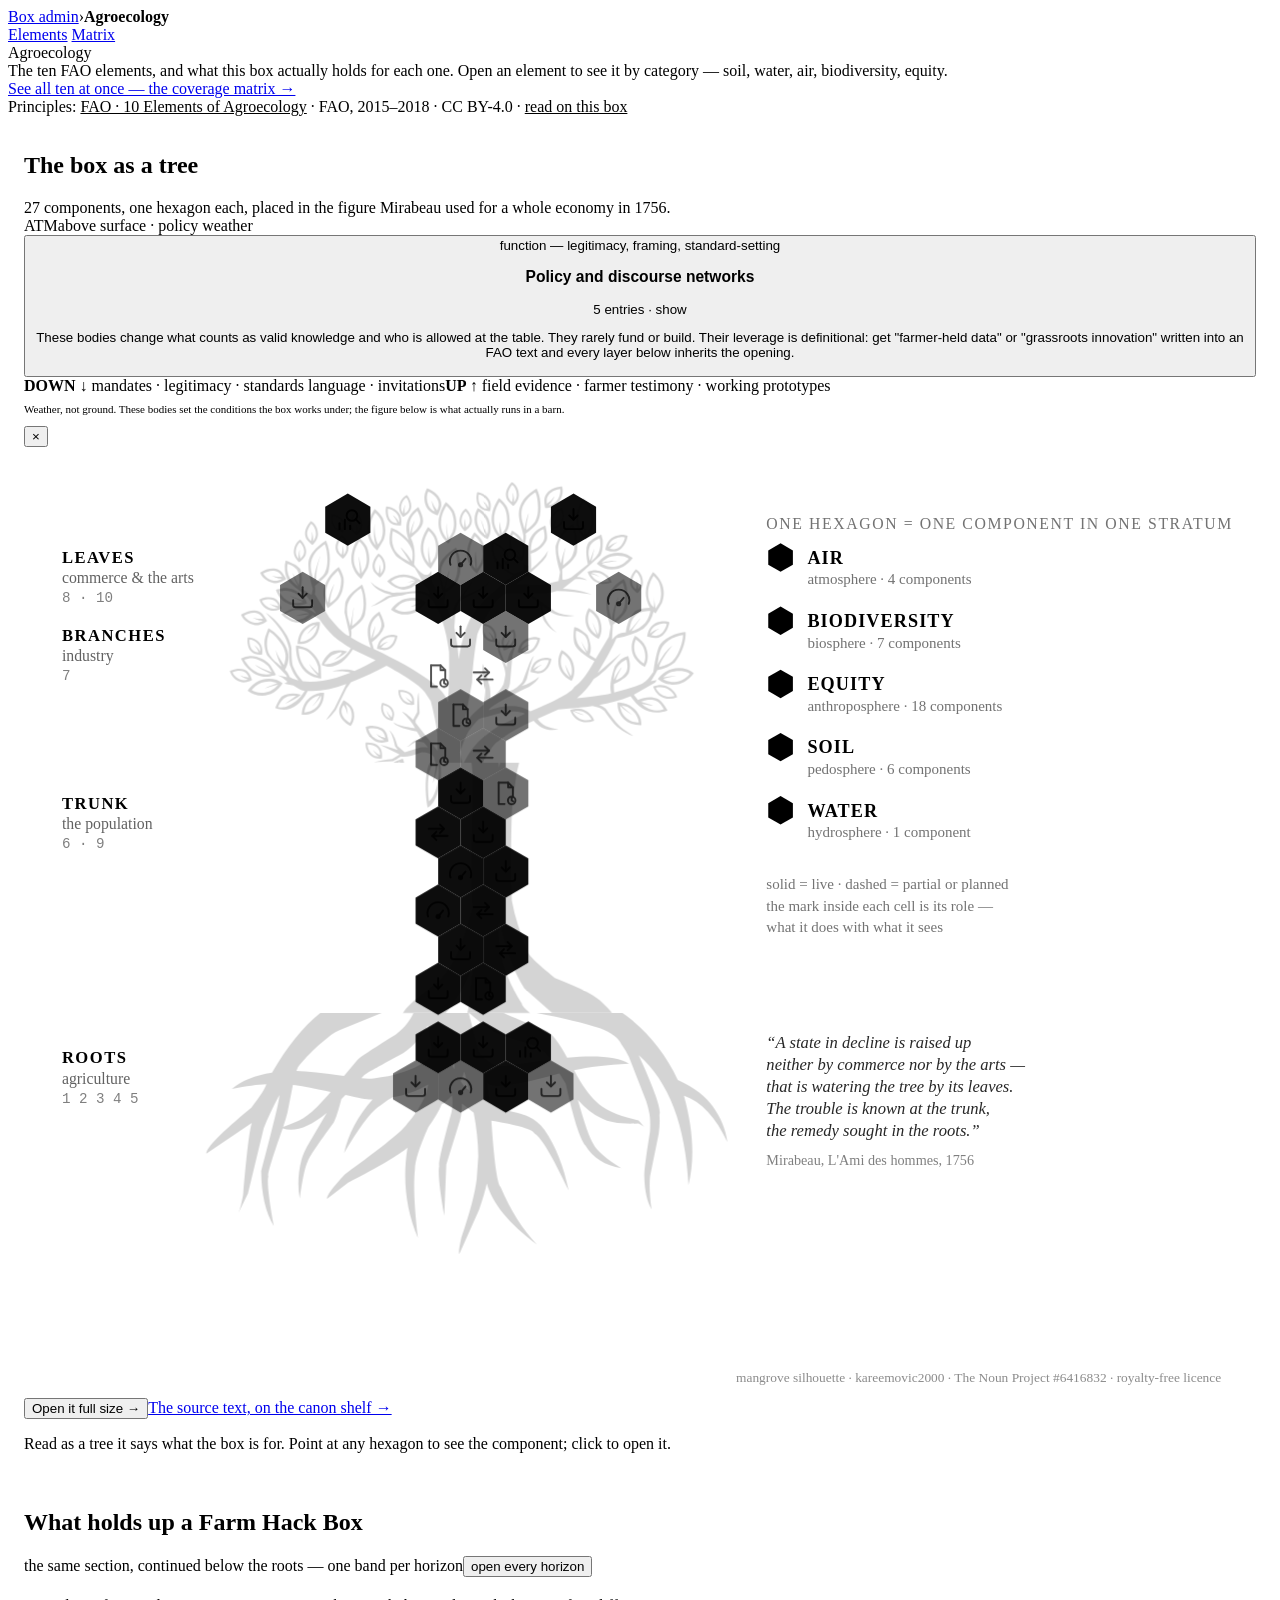
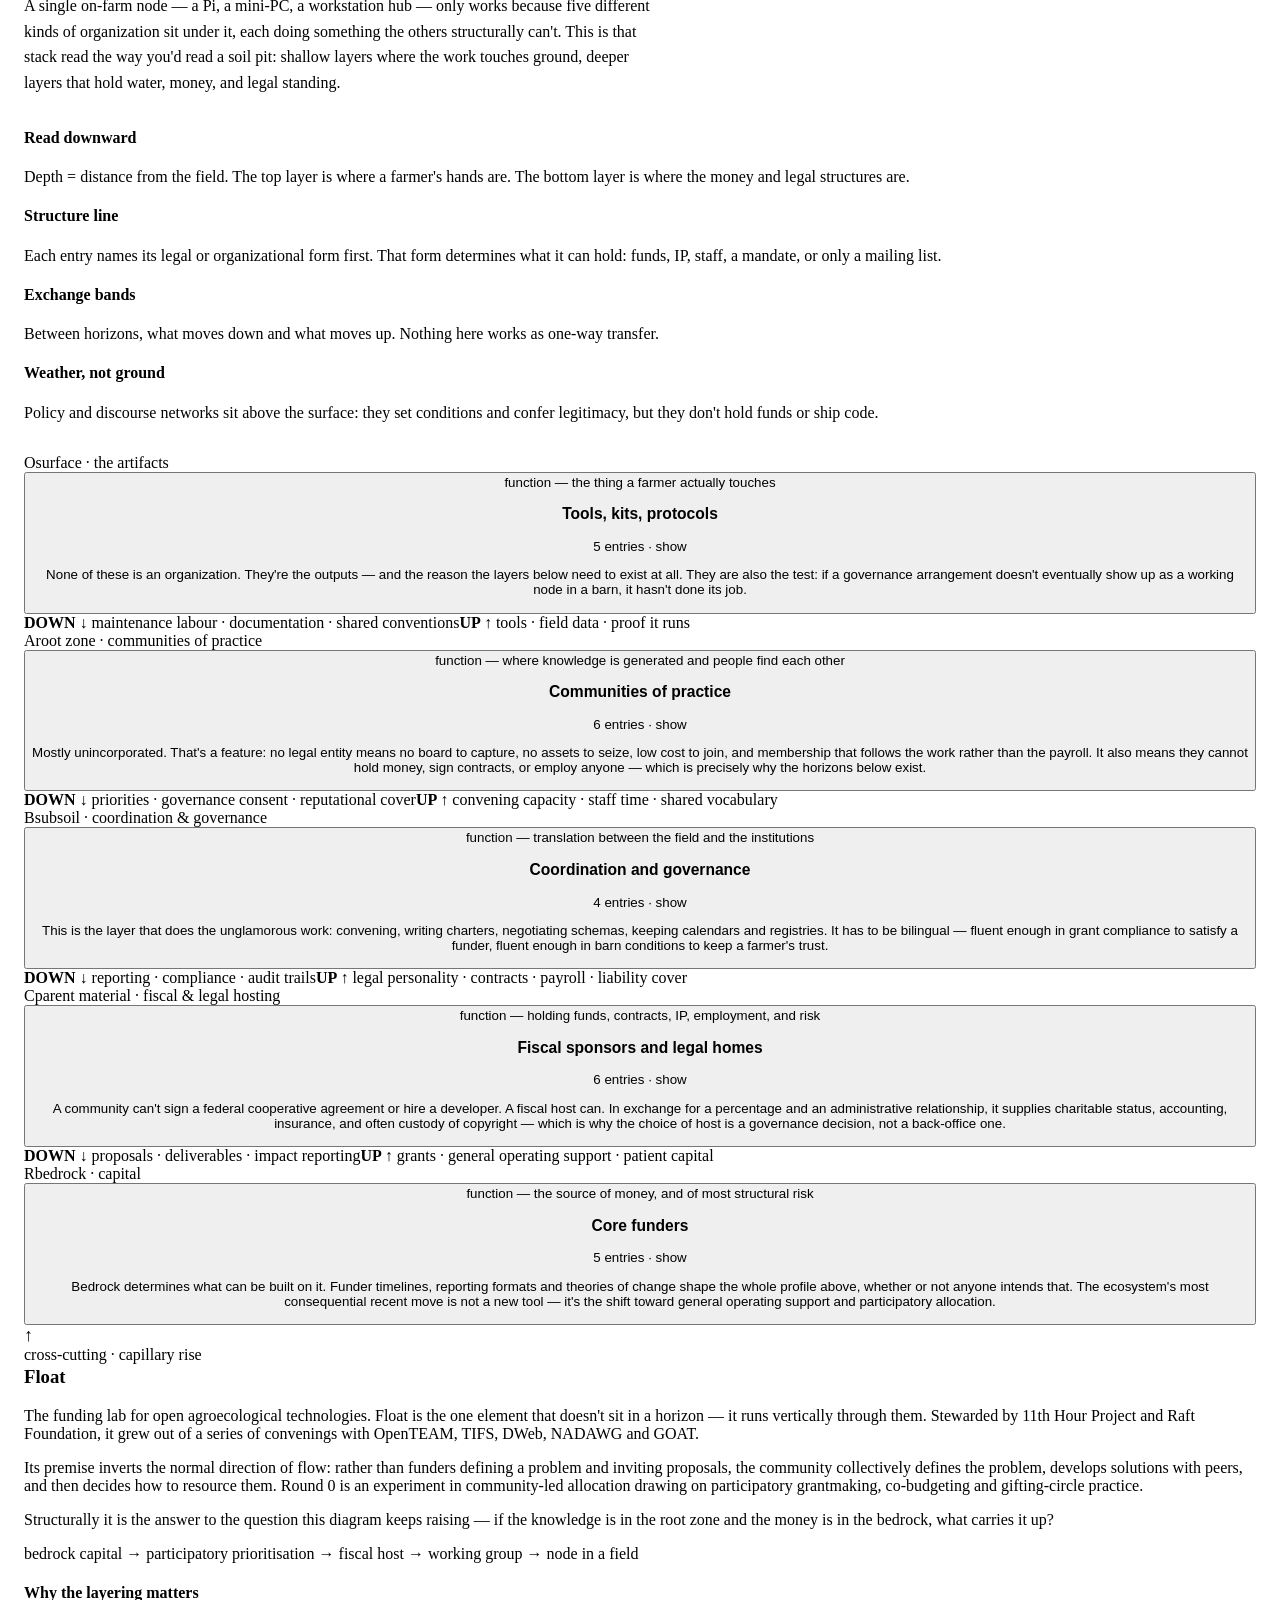
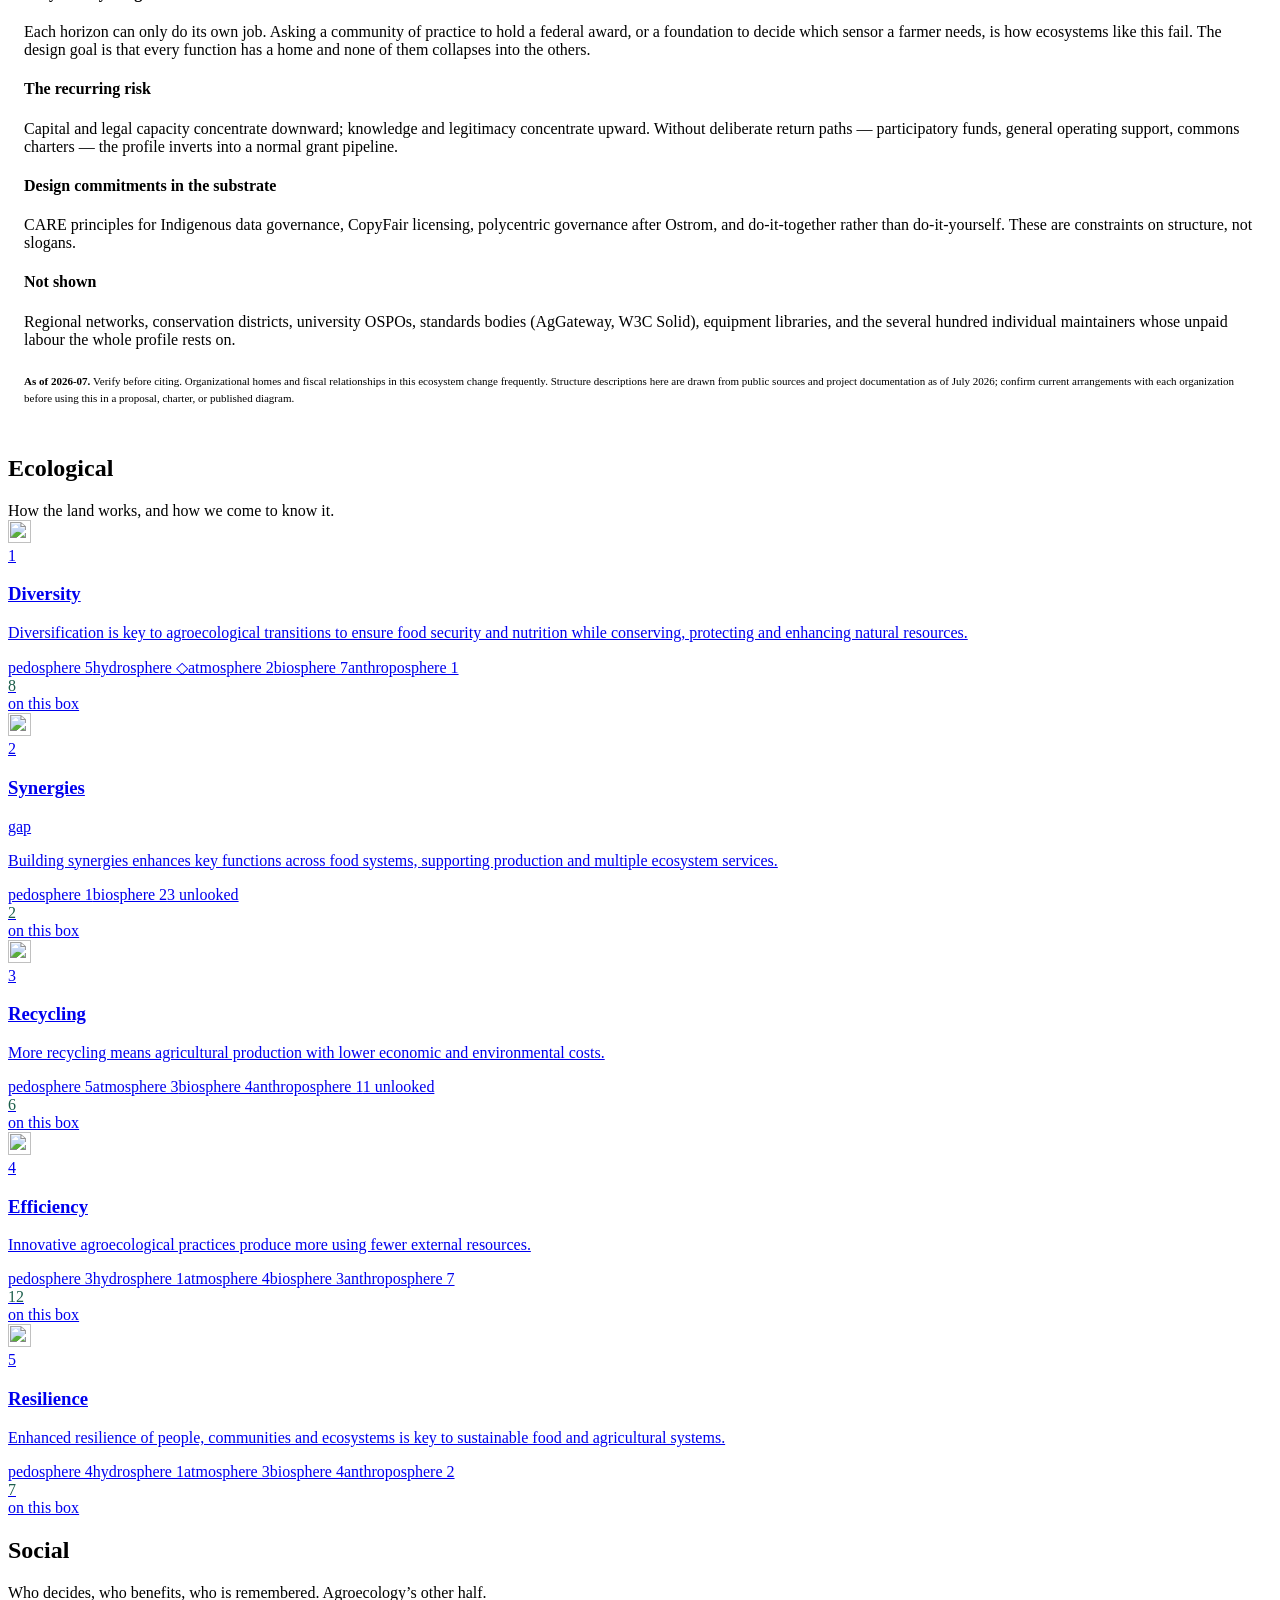
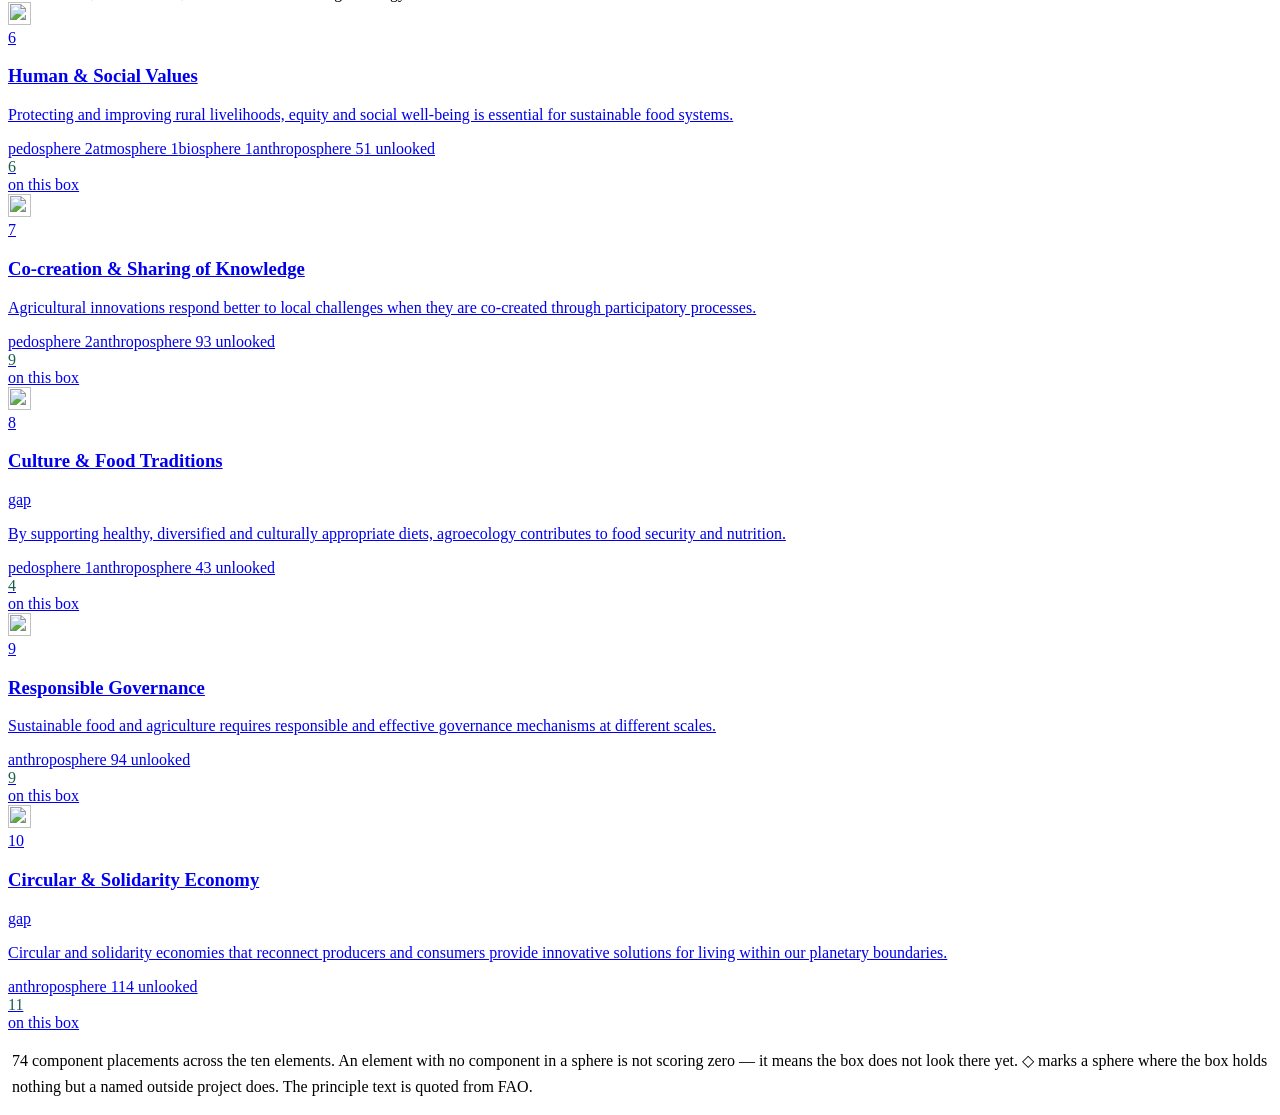
==== agroecology.html @ 319e824c "Add files via upload" ====
<!doctype html>
<html lang="en">
<head>
<meta charset="utf-8">
<meta name="viewport" content="width=device-width,initial-scale=1,viewport-fit=cover">
<title>Agroecology — Farm Hack Box</title>
<meta name="description" content="The ten FAO elements of agroecology, and what a Farm Hack Box actually holds for each one.">
<link rel="icon" href="data:image/svg+xml,%3Csvg xmlns='http://www.w3.org/2000/svg' viewBox='0 0 100 100'%3E%3Ctext y='.9em' font-size='90'%3E🌾%3C/text%3E%3C/svg%3E">
<link rel="stylesheet" href="assets/peek.css">
<script src="assets/peek.js" defer></script>
<link rel="stylesheet" href="assets/app.css">
</head>
<body data-peek="agroecology">

<svg width="0" height="0" style="position:absolute" aria-hidden="true"><defs><symbol id="r-i-role-capture" viewBox="0 0 24 24" fill="none" stroke="currentColor" stroke-width="1.6" stroke-linecap="round" stroke-linejoin="round"><path d="M12 3v9"/><path d="M8.5 8.5L12 12l3.5-3.5"/><path d="M4 14v4a2 2 0 0 0 2 2h12a2 2 0 0 0 2-2v-4"/></symbol>
<symbol id="r-i-role-analyse" viewBox="0 0 24 24" fill="none" stroke="currentColor" stroke-width="1.6" stroke-linecap="round" stroke-linejoin="round"><path d="M5 20v-5"/><path d="M9.5 20v-8"/><path d="M14 20v-3"/><circle cx="15.5" cy="8.5" r="4.5"/><path d="M18.8 11.8L22 15"/></symbol>
<symbol id="r-i-role-interpret" viewBox="0 0 24 24" fill="none" stroke="currentColor" stroke-width="1.6" stroke-linecap="round" stroke-linejoin="round"><path d="M3.5 17a9 9 0 1 1 17 0"/><path d="M12 17l4.2-5"/><circle cx="12" cy="17" r="1.4"/></symbol>
<symbol id="r-i-role-govern" viewBox="0 0 24 24" fill="none" stroke="currentColor" stroke-width="1.6" stroke-linecap="round" stroke-linejoin="round"><path d="M6 3h8l4 4v8"/><path d="M6 3v18h5"/><path d="M14 3v4h4"/><circle cx="17" cy="18" r="3.2"/><path d="M17 15.6v2.4l1.6 1"/></symbol>
<symbol id="r-i-role-exchange" viewBox="0 0 24 24" fill="none" stroke="currentColor" stroke-width="1.6" stroke-linecap="round" stroke-linejoin="round"><path d="M4 9h13"/><path d="M13.5 5.5L17 9l-3.5 3.5"/><path d="M20 15H7"/><path d="M10.5 11.5L7 15l3.5 3.5"/></symbol>
<symbol id="r-i-book" viewBox="0 0 24 24" fill="none" stroke="currentColor" stroke-width="1.6" stroke-linecap="round" stroke-linejoin="round"><path d="M4 19.5A2.5 2.5 0 016.5 17H20"/><path d="M6.5 2H20v20H6.5A2.5 2.5 0 014 19.5v-15A2.5 2.5 0 016.5 2z"/></symbol></defs></svg>

<header class="appbar">
  <div class="appbar-inner">
    <nav class="crumbs" aria-label="Breadcrumb">
      <a href="/admin">Box admin</a><span>›</span><span id="crumb"><b>Agroecology</b></span>
    </nav>
    <div class="tabs" id="tabs">
      <a href="#/" data-v="list">Elements</a>
      <a href="#/matrix" data-v="matrix">Matrix</a>
    </div>
  </div>
</header>

<main id="view" aria-live="polite"></main>

<template id="tree-svg"><svg xmlns="http://www.w3.org/2000/svg" viewBox="0 0 780 600" width="100%" role="img"
     aria-label="A tree assembled from hexagonal cells, one cell per component this box holds, each carrying its role mark. Air cells in the surround, a crown of biodiversity, a trunk of equity — the population — a record-layer vein through it, soil cells in the roots and a single water cell at the water table.">
  <title>The tree, one hexagon per component — le tronc est la Population</title>
  <defs><symbol id="i-role-capture" viewBox="0 0 24 24" fill="none" stroke="currentColor" stroke-width="1.6" stroke-linecap="round" stroke-linejoin="round"><path d="M12 3v9"/><path d="M8.5 8.5L12 12l3.5-3.5"/><path d="M4 14v4a2 2 0 0 0 2 2h12a2 2 0 0 0 2-2v-4"/></symbol>
    <symbol id="i-role-analyse" viewBox="0 0 24 24" fill="none" stroke="currentColor" stroke-width="1.6" stroke-linecap="round" stroke-linejoin="round"><path d="M5 20v-5"/><path d="M9.5 20v-8"/><path d="M14 20v-3"/><circle cx="15.5" cy="8.5" r="4.5"/><path d="M18.8 11.8L22 15"/></symbol>
    <symbol id="i-role-interpret" viewBox="0 0 24 24" fill="none" stroke="currentColor" stroke-width="1.6" stroke-linecap="round" stroke-linejoin="round"><path d="M3.5 17a9 9 0 1 1 17 0"/><path d="M12 17l4.2-5"/><circle cx="12" cy="17" r="1.4"/></symbol>
    <symbol id="i-role-govern" viewBox="0 0 24 24" fill="none" stroke="currentColor" stroke-width="1.6" stroke-linecap="round" stroke-linejoin="round"><path d="M6 3h8l4 4v8"/><path d="M6 3v18h5"/><path d="M14 3v4h4"/><circle cx="17" cy="18" r="3.2"/><path d="M17 15.6v2.4l1.6 1"/></symbol>
    <symbol id="i-role-exchange" viewBox="0 0 24 24" fill="none" stroke="currentColor" stroke-width="1.6" stroke-linecap="round" stroke-linejoin="round"><path d="M4 9h13"/><path d="M13.5 5.5L17 9l-3.5 3.5"/><path d="M20 15H7"/><path d="M10.5 11.5L7 15l3.5 3.5"/></symbol>
    <symbol id="i-book" viewBox="0 0 24 24" fill="none" stroke="currentColor" stroke-width="1.6" stroke-linecap="round" stroke-linejoin="round"><path d="M4 19.5A2.5 2.5 0 016.5 17H20"/><path d="M6.5 2H20v20H6.5A2.5 2.5 0 014 19.5v-15A2.5 2.5 0 016.5 2z"/></symbol>
    <symbol id="i-book-stack" viewBox="0 0 24 24" fill="none" stroke="currentColor" stroke-width="1.6" stroke-linecap="round" stroke-linejoin="round"><path d="M3 4h12v16H3z"/><path d="M3 8h12"/><path d="M3 12h12"/><path d="M3 16h12"/><path d="M17 6l4 1v14l-4-1z"/></symbol></defs>

  <defs>
    <clipPath id="silc0"><rect x="0" y="60" width="1200" height="580"/></clipPath>
    <clipPath id="silc1"><rect x="0" y="640" width="1200" height="210"/></clipPath>
    <clipPath id="silc2"><rect x="0" y="850" width="1200" height="310"/></clipPath>
    <!-- defined once, used three times: the path is 142 KB -->
    <path id="silpath" d="m781.36 124.82h-0.015625 0.027344-0.011719zm-81.688-22.191c-0.003907 0.003907-0.007813 0.007813-0.011719 0.015626 2.207 1.9297 3.9336 4.0781 5.1797 6.4375 2.2812 4.0508 3.4922 8.6641 3.625 13.836-0.050782 4.4219-1.832 8.875-5.3359 13.352h-0.019531c0.03125-0.73828 0.046875-1.4961 0.050781-2.2734 0.007812-0.88281 0-1.6055-0.019531-2.1758-0.058594-1.2773-0.125-2.2891-0.19922-3.0391-0.023438-0.35156-0.089844-0.94922-0.19922-1.793l-0.16797-1.0898c-0.12109-0.72656-0.25781-1.4609-0.41797-2.1992-0.32031-1.4805-0.71484-2.9805-1.1914-4.5l-0.37109-1.1445c-0.082032 0.058594-0.12109 0.24609-0.11328 0.55859 0.19141 3.3828 0.29297 5.3711 0.30078 5.9727 0.03125 1.2539 0.011718 2.2109-0.058594 2.8711-0.20703 1.7695-0.45312 3.4023-0.74219 4.8984-0.14844 0.78516-0.30859 1.5742-0.48828 2.3633-0.11719 0.50391-0.22266 0.95703-0.32031 1.3594-1.707-1.5625-3.1641-3.0781-4.3711-4.5508-1.9688-2.6445-3.0469-5.6406-3.2305-8.9883-0.19922-4.1289 0.90625-8.4297 3.3086-12.898 1.1836-2.3945 2.7656-4.7305 4.7422-7.0117zm92.473 8.2266 0.042969 0.039063c-0.007813 0-0.011719 0.003906-0.019532 0.003906 0.4375 3.3203 0.30078 6.457-0.40625 9.4219-1.0898 5.1914-3.5234 10.055-7.2969 14.59-3.3789 3.7617-8.2656 6.2422-14.66 7.4453 0.58984-0.61719 1.1797-1.2617 1.7773-1.9336 0.67188-0.75 1.2109-1.3789 1.6172-1.8828 0.91016-1.1406 1.6133-2.0586 2.1133-2.7539 0.24609-0.32031 0.64062-0.88281 1.1797-1.6914l0.67578-1.0586c0.44531-0.71484 0.87891-1.4492 1.2969-2.2031 0.83984-1.5078 1.6289-3.0938 2.3633-4.7539l0.54297-1.25h-0.070313c-0.10938 0.035157-0.26172 0.16406-0.44922 0.38281-2.375 3.043-3.7891 4.8281-4.2344 5.3516-0.91406 1.1016-1.6523 1.9062-2.207 2.418-1.5078 1.3594-2.9492 2.5742-4.3242 3.6406-0.71484 0.5625-1.4492 1.1172-2.1953 1.6602-0.48047 0.34375-0.91016 0.65625-1.2969 0.92969-0.28906-2.6289-0.39844-5.0273-0.32422-7.1953 0.30078-3.75 1.6289-7.1289 3.9922-10.141 2.9375-3.6914 7.1172-6.5469 12.539-8.5742 2.8164-1.1602 5.9297-1.9766 9.3438-2.4453zm-92.93-13.73h-0.0625c-1.0117 1-1.9219 2.0195-2.7383 3.0586l-0.066406-0.011719c-0.003906 0-0.011719-0.007812-0.015625-0.011719-2.1133 2.4805-3.8203 5.0352-5.125 7.6602-2.7188 5.0742-3.9609 10.051-3.7266 14.93 0.23047 4.1758 1.5898 7.9414 4.0898 11.293 1.8359 2.2578 4.2031 4.6016 7.0938 7.0273 0.99609 0.83594 2.0586 1.6797 3.1797 2.5352 1.0117-0.96484 1.9961-1.9336 2.9492-2.9023-0.027343-0.019531-0.050781-0.039062-0.074218-0.058593 5.1797-5.8242 7.793-11.77 7.8398-17.836-0.15234-5.8242-1.5273-11.055-4.1289-15.684-1.4375-2.7344-3.4219-5.2188-5.9531-7.457-1-0.88672-2.0859-1.7344-3.2617-2.543zm96.664 8.6602c-1.6172 0.097657-3.168 0.28516-4.6484 0.56641l-0.046874-0.0625c-0.003907-0.007813-0.003907-0.015625-0.007813-0.023438-3.6758 0.53906-7.0625 1.4453-10.152 2.7188-6.1484 2.3047-10.957 5.6367-14.43 9.9961-2.9453 3.75-4.6094 8.0078-4.9883 12.762-0.125 3.3203 0.14063 7.1055 0.79688 11.359 0.22656 1.4688 0.5 2.9922 0.82031 4.5703 1.5938-0.066406 3.1641-0.15625 4.7109-0.26953-0.007813-0.035156-0.011719-0.070312-0.019532-0.10938 8.8242-1.0938 15.539-4.2266 20.141-9.3945 4.2539-5.1133 7.0078-10.629 8.2578-16.555 0.82812-3.4297 0.99609-7.0547 0.50781-10.879-0.1875-1.5117-0.48438-3.0547-0.88281-4.6328zm-160.77 15.676v0.015625c2.7344 0.50781 5.1758 1.4258 7.332 2.75 3.8164 2.1953 7.0273 5.3672 9.6367 9.5156 2.0977 3.6367 2.7969 8.1367 2.0977 13.492-0.33203-0.625-0.6875-1.2578-1.0664-1.8984-0.41797-0.72656-0.77344-1.3125-1.0664-1.7656-0.66406-1.0117-1.2109-1.8047-1.6328-2.3789-0.1875-0.27344-0.52734-0.73047-1.0273-1.3633l-0.66406-0.80859c-0.44922-0.53125-0.91797-1.0625-1.4062-1.5938-0.97266-1.0508-2.0195-2.0781-3.1445-3.0859l-0.80078-0.70703h-0.0625c-0.007813 0.097656 0.054687 0.25 0.1875 0.46484 1.7891 2.6602 2.832 4.2344 3.1328 4.7188 0.63281 1.0078 1.0781 1.7969 1.3398 2.3672 0.68359 1.543 1.2734 2.9922 1.7617 4.3516 0.25781 0.71094 0.50391 1.4297 0.74219 2.1602 0.14844 0.46484 0.27734 0.88672 0.39453 1.2578h-0.019531c-2.1406-0.44531-4.0547-0.97656-5.7383-1.5898-2.8828-1.2031-5.207-3.125-6.9766-5.7617-2.1562-3.2734-3.3359-7.3086-3.5352-12.113-0.19141-2.5195-0.03125-5.1875 0.47656-8zm-118.63 31.309v0.007812-0.003906 0.003906zm-0.003906-0.007813v0.003906h0.003906v0.007813-0.003906 0.007812h-0.003906zm0.011719-0.011719v0.011719-0.003906 0.011719-0.007813 0.011719l-0.003907-0.003906v-0.003907 0.015625-0.011718 0.003906-0.007813 0.003907-0.011719 0.003906-0.003906h0.003907v0.003906zm-0.023438 0.039063-0.003906 0.003906v0.003906l0.003906 0.003907zm0.015625 0.003906 0.003906 0.003906v0.003907l-0.003906-0.003907zm-0.027344-0.011719 0.003907 0.003906 0.003906 0.011719v-0.007812l0.003906 0.007812v-0.007812h0.011719v0.015625l-0.003906-0.003906v-0.011719h-0.003906v0.003906l0.003906 0.007813-0.003906 0.003906v-0.015625l-0.003907 0.015625v-0.003906 0.003906l-0.003906-0.003906s-0.003906 0.003906-0.007813 0.007812v-0.019531 0.007812-0.007812 0.007812zm0.03125 0.015625v0.007813h0.003907l-0.007813 0.007812v-0.011718 0.003906l0.003906 0.003906zm0.003907-0.003906v0.023437-0.023437 0.011719zm-0.023438 0.011719v0.011718zm115.62-35.605-0.050781 0.03125c-0.33984 1.3047-0.59375 2.5742-0.75391 3.8125l-0.0625 0.027344c-0.003906 0-0.011719-0.003907-0.019531-0.003907-0.52344 3.0391-0.67969 5.9453-0.47266 8.7148 0.23828 5.4453 1.6289 10.102 4.1758 13.961 2.2031 3.293 5.1328 5.7031 8.7891 7.2305 2.5898 0.95313 5.6445 1.7188 9.1719 2.2969 1.2188 0.19922 2.4922 0.375 3.8203 0.53125 0.35938-1.2773 0.69141-2.5391 1-3.7891-0.03125-0.003906-0.0625-0.007813-0.089844-0.011719 1.4062-7.25 0.66406-13.359-2.2266-18.32-2.9414-4.6758-6.5898-8.2695-10.941-10.785-2.4922-1.5352-5.3125-2.6016-8.4531-3.2031-1.2461-0.23828-2.5391-0.40234-3.8867-0.49219zm-94.508-1.4492c3.3164 1.5117 6.2227 3.2852 8.7227 5.3203 4.8828 3.7031 8.2539 7.875 10.109 12.512 1.4766 3.7734 1.7969 7.6055 0.95703 11.5-0.58203 2.2188-1.4219 4.6172-2.5195 7.1953-0.30469-0.39453-0.65234-0.83984-1.0312-1.3359-0.58984-0.77734-1.1641-1.5625-1.7227-2.3516-1.0664-1.5-2.1602-3.1719-3.2734-5.0117-0.40625-0.6875-0.91016-1.7305-1.5-3.125-0.29297-0.66406-1.1836-2.9023-2.668-6.7148-0.125-0.28125-0.23438-0.45703-0.33594-0.52734h-0.066407l0.16406 1.4141c0.23828 1.9102 0.55469 3.7578 0.94531 5.5391 0.19531 0.89062 0.41016 1.7695 0.64453 2.6289l0.36719 1.2812c0.29688 0.98438 0.52344 1.6758 0.67578 2.0742 0.29297 0.85547 0.73047 2 1.3047 3.4336 0.26172 0.63281 0.61719 1.4336 1.0703 2.4023 0.39453 0.85156 0.78906 1.6719 1.1914 2.4609h-0.054687c-6.0781-3.1562-10.25-7.1484-12.52-11.973-2.4492-5.75-3.4336-11.422-2.9531-17.016 0.17969-3.2188 1-6.4453 2.4531-9.6758-0.003906-0.003906-0.011719-0.007812-0.019532-0.007812zm-42.219 11.434c1.5938 2.3086 2.8164 4.6328 3.668 6.9648 1.7695 4.3789 2.3516 8.4688 1.7461 12.27-0.51172 3.0781-1.8125 5.7422-3.9062 7.9844-1.2656 1.2383-2.7656 2.4922-4.5078 3.7656-0.046875-0.38281-0.10156-0.8125-0.16016-1.2891-0.082031-0.75-0.14844-1.4922-0.20703-2.2383-0.11328-1.4141-0.17578-2.9492-0.1875-4.6055 0.003906-0.61719 0.082031-1.5078 0.24219-2.6641 0.066406-0.55469 0.36328-2.3867 0.88672-5.4922 0.035156-0.28906 0.019531-0.46484-0.046875-0.52734l-0.46094 1.0195c-0.59375 1.3555-1.1172 2.7031-1.5625 4.0391-0.22266 0.66406-0.42578 1.332-0.60937 1.9961l-0.26563 0.98828c-0.19141 0.76953-0.3125 1.3125-0.37109 1.6367-0.14453 0.68359-0.30859 1.6133-0.49219 2.7891-0.078125 0.52344-0.16016 1.1914-0.24219 2.0117-0.074219 0.72656-0.13672 1.4414-0.18359 2.1328-2.7969-4.5078-3.9961-8.8164-3.5898-12.922 0.64844-4.7695 2.2383-8.9102 4.7656-12.422 1.3906-2.0586 3.2031-3.8672 5.4453-5.4336-0.003906 0-0.003906-0.003906-0.003906-0.003906zm39.973-17.715-0.074218 0.035156c-0.87891 1.4727-1.6484 2.9453-2.3086 4.4219-1.6562 3.7266-2.5898 7.457-2.7969 11.184-0.53125 6.3867 0.57812 12.82 3.332 19.297 3.0938 6.6445 8.9492 11.863 17.566 15.664-0.019531 0.03125-0.039062 0.066406-0.054687 0.10156 1.5352 0.58984 3.1016 1.1602 4.6953 1.7188 0.80469-1.5039 1.543-2.9688 2.2227-4.3867 1.9609-4.1172 3.3789-7.8789 4.2656-11.281 1.0664-4.9375 0.67578-9.7578-1.1719-14.461-2.1914-5.4766-6.0508-10.32-11.586-14.531-2.7461-2.2305-5.9023-4.1797-9.4688-5.8438-0.003906 0.007813-0.007812 0.015625-0.011718 0.023437l-0.066407 0.042969c-1.418-0.73438-2.9336-1.3945-4.543-1.9844zm-39.043 12.664c-1.1641 0.62891-2.2578 1.3008-3.2734 2.0156-2.5664 1.8125-4.6562 3.9102-6.2656 6.293-2.8789 4.0156-4.6836 8.7109-5.418 14.082-0.57812 5.6172 1.2344 11.387 5.4375 17.301-0.027343 0.015625-0.054687 0.03125-0.078124 0.046875 0.78125 0.99609 1.5898 1.9922 2.4297 2.9883 1.125-0.67969 2.1914-1.3555 3.2031-2.0273 2.918-1.9453 5.3438-3.8711 7.2734-5.7734 2.6562-2.8477 4.3008-6.1914 4.9375-10.031 0.71094-4.4883 0.070312-9.2148-1.9258-14.188-0.9375-2.5625-2.2539-5.0977-3.957-7.6055-0.007813 0.003907-0.011719 0.007813-0.019531 0.007813l-0.058594 0.003906c-0.65234-1.043-1.3906-2.0781-2.2227-3.1055zm142.79 48.172v0.003906l-0.003906 0.003906-0.003906 0.007813v-0.007813l-0.003906 0.007813v-0.007813 0.003906l-0.003907 0.003907-0.003906 0.011719 0.011719 0.003906h0.011718c0-0.003906-0.003906-0.011719-0.003906-0.015625zm0.003906 0v0.027344-0.003907 0.011719l0.003907 0.011719v-0.019531h0.007812l0.007813 0.003906-0.003906-0.003906v-0.007813l-0.003907-0.003906v-0.003907l-0.003906-0.003906v-0.003906l-0.003906 0.011719v-0.015625zm-204.82 6.668-0.003906 0.003907 0.003906 0.003906zm-0.015625 0.003907v0.007812h0.003906zm0.003906 0.003906v0.003906zm0.003906-0.003906-0.003906 0.011719 0.003906-0.003907zm-0.003906 0.003906v0.007813zm0.011719 0.003906v0.003907-0.003907zm0-0.007812v0.007812l0.003906 0.003907v-0.007813h-0.003906zm-0.011719 0.011719m0.011719-0.003907v0.011719zm-0.003906-0.011719v0.003907l-0.003907 0.003906v0.007813l0.003907 0.003906v0.027344zm25.566-28.016v0.015624c2.9219 0.375 5.5625 1.1953 7.9219 2.4648 4.168 2.0938 7.7578 5.2539 10.766 9.4844 2.4258 3.6992 3.4414 8.3867 3.043 14.055h-0.0625c-0.375-0.60938-0.76953-1.2305-1.1914-1.8555-0.48828-0.74219-0.89844-1.3398-1.2344-1.8008-0.76172-1.0312-1.3867-1.8359-1.8672-2.418-0.21484-0.28125-0.60547-0.74219-1.1719-1.3828l-0.75-0.8125c-0.50391-0.53906-1.0312-1.0703-1.582-1.5977-1.0898-1.0547-2.2617-2.082-3.5117-3.082l-0.89062-0.69922h-0.0625c-0.007813 0.10156 0.070312 0.26172 0.22266 0.48828 2.0547 2.7031 3.2539 4.3047 3.5977 4.8047 0.73047 1.0234 1.25 1.8281 1.5586 2.418 0.82031 1.5898 1.5273 3.0898 2.125 4.4961 0.31641 0.73828 0.625 1.4844 0.91797 2.2422 0.1875 0.48438 0.35156 0.92188 0.49609 1.3125-2.3008-0.34766-4.3633-0.79297-6.1875-1.3398-3.1211-1.1016-5.6992-2.9922-7.7266-5.6758-2.4805-3.3281-3.9688-7.5273-4.4688-12.598-0.35547-2.6562-0.34766-5.4844 0.015625-8.4922zm-3.457-4.3281-0.054687 0.039063c-0.28125 1.3945-0.46875 2.7578-0.56641 4.082l-0.0625 0.023438h-0.019531c-0.37109 3.25-0.36328 6.332 0.023437 9.2461 0.57812 5.7461 2.332 10.586 5.2578 14.52 2.5312 3.3477 5.7734 5.7188 9.7344 7.1133 2.7969 0.84766 6.0742 1.4766 9.8398 1.875 1.3008 0.14062 2.6562 0.25 4.0703 0.33203 0.30469-1.3711 0.57812-2.7266 0.82812-4.0703-0.027344 0-0.054688-0.003907-0.078125-0.003907h-0.015625c1.0508-7.7539-0.10156-14.168-3.4648-19.246-3.3867-4.7656-7.4609-8.3477-12.223-10.742-2.7266-1.4727-5.7734-2.4336-9.1328-2.8789-1.3281-0.17969-2.707-0.27734-4.1367-0.28906zm337.48 7.4492c0.96875 2.8984 1.5469 5.6914 1.7344 8.3906 0.52734 5.1133-0.097656 9.5664-1.875 13.359-1.4648 3.0664-3.6289 5.457-6.4922 7.1719-1.6953 0.91406-3.6445 1.7734-5.8516 2.5742 0.066406-0.41016 0.14062-0.875 0.22266-1.3945 0.14062-0.80859 0.29297-1.6094 0.45703-2.4023 0.30859-1.5117 0.70703-3.1367 1.1953-4.8711 0.1875-0.64844 0.53906-1.5508 1.0547-2.7109 0.23828-0.5625 1.1016-2.3867 2.582-5.4805 0.10547-0.23828 0.15234-0.41016 0.13281-0.51172h-0.070312l-0.74219 0.875c-1.0312 1.2383-1.9805 2.4883-2.8477 3.75-0.43359 0.63281-0.84766 1.2656-1.2422 1.9023l-0.57422 0.95703c-0.43359 0.74609-0.72656 1.2812-0.87891 1.6016-0.35937 0.67188-0.8125 1.5938-1.3633 2.7695-0.23828 0.52344-0.52344 1.1992-0.85547 2.0312-0.28906 0.71094-0.55859 1.4102-0.80859 2.0898h-0.050781c-1.543-5.5273-1.4883-10.363 0.16406-14.516 2.1211-4.7891 5.0312-8.6367 8.7344-11.551 2.0703-1.7305 4.5078-3.0742 7.3164-4.0352zm-183.98 1.5156c1.9141 2.1367 3.4531 4.332 4.6211 6.582 2.3555 4.207 3.4766 8.2773 3.3555 12.207-0.11719 3.1836-1.0938 6.0508-2.9219 8.5938-1.1172 1.418-2.4766 2.8828-4.0781 4.3984-0.097656-0.38281-0.20703-0.80859-0.32812-1.2852-0.17969-0.75-0.34766-1.4961-0.5-2.2383-0.30078-1.418-0.5625-2.9648-0.78906-4.6445-0.078126-0.625-0.10938-1.5352-0.10156-2.7266 0-0.57422 0.0625-2.4648 0.1875-5.6797 0-0.29688-0.039063-0.47656-0.11328-0.53125l-0.33594 1.0938c-0.42969 1.4531-0.78125 2.8828-1.0586 4.293-0.14062 0.70312-0.26172 1.4062-0.36328 2.1016l-0.13672 1.0352c-0.09375 0.80469-0.14844 1.375-0.16406 1.7109-0.058594 0.71094-0.10547 1.6758-0.14062 2.8906-0.007813 0.53906-0.003906 1.2266 0.019531 2.0664 0.015625 0.75 0.046875 1.4766 0.085938 2.1875-3.418-4.207-5.1875-8.418-5.3086-12.629 0.039062-4.9141 1.1133-9.3164 3.2188-13.203 1.1406-2.2656 2.7461-4.3359 4.8125-6.207-0.003906-0.007812-0.007812-0.011719-0.011719-0.015625zm186.47-6.5156c-1.4102 0.30469-2.7539 0.67969-4.0312 1.1211-3.2344 1.1211-6.0508 2.6836-8.4531 4.6914-4.2188 3.332-7.5234 7.6953-9.9141 13.094-2.2969 5.6992-2.1406 12.277 0.46875 19.73-0.03125 0.007812-0.0625 0.015625-0.097656 0.027344 0.51953 1.2773 1.0664 2.5625 1.6406 3.8594 1.3828-0.37109 2.7031-0.75391 3.9609-1.1523 3.6445-1.1562 6.7578-2.4414 9.3516-3.8477 3.6328-2.1758 6.3633-5.1758 8.1875-9 2.0977-4.4766 2.8516-9.6172 2.2617-15.418-0.20703-2.9648-0.82031-6.0117-1.8398-9.1484-0.007813 0-0.015625 0.003907-0.023437 0.003907l-0.066407-0.015625c-0.36328-1.2852-0.82422-2.5938-1.3867-3.918zm-51.82-30.258v0.046875c1.7188 4.4922 2.9062 8.6719 3.5547 12.531 1.0625 8.4297 1.5312 14.617 1.3984 18.559-0.16406 6.1172-0.61328 10.609-1.3477 13.48-1.6992 6.3008-3.2734 10.48-4.7266 12.539-2.8203 4.4805-8.2656 9.8203-16.336 16.023-0.16406-1.2305-0.25391-2.4805-0.27344-3.7461l-0.066407 0.003907c-0.027343-0.046875 0.26562-2.7305 0.87891-8.0508-0.09375 0 1.0703-6.0469 3.4883-18.141 0.23828-1.5312 0.27734-2.3477 0.10547-2.4453h-0.066407c-1.2539 2.9062-2.5508 6.8086-3.8828 11.707-1.5977 6.4414-2.7852 12.406-3.5703 17.902l-0.36328 0.8125-3.7305-13.449c-0.33984-1.2617-0.62891-2.4727-0.86719-3.6367-0.67188-2.7773-1.1016-6.9102-1.2773-12.391 0.015625-3.7969 0.40625-7.0352 1.1719-9.7109 0.875-3.4297 2.6602-7.4258 5.3555-11.988 2.0742-3.3203 4.582-6.4883 7.5195-9.4961 3.8633-3.6914 6.3086-5.8594 7.3359-6.5039 1.793-1.3906 3.6914-2.7383 5.6992-4.0469zm-390.46 45.949c2.6719 0.71094 5.0703 1.6641 7.1992 2.8594 4.125 2.1445 7.1797 4.8281 9.1602 8.0547 1.5859 2.6289 2.3164 5.4531 2.1914 8.4766-0.15234 1.7305-0.47266 3.6289-0.96094 5.6953-0.28125-0.25391-0.59766-0.54297-0.94531-0.86328-0.53906-0.50391-1.0703-1.0195-1.5859-1.5391-0.99219-0.98438-2.0195-2.0898-3.0898-3.3203-0.39453-0.46484-0.90234-1.1797-1.5234-2.1445-0.30469-0.46094-1.2539-2.0195-2.8516-4.6758-0.12109-0.1875-0.22266-0.30078-0.30469-0.34766h-0.066406l0.30469 1.0391c0.42578 1.3945 0.89844 2.7344 1.418 4.0195 0.26172 0.64062 0.53516 1.2695 0.82031 1.8828l0.4375 0.91016c0.34766 0.69531 0.60547 1.1836 0.76953 1.4609 0.33203 0.60156 0.80078 1.4023 1.418 2.4023 0.27734 0.4375 0.64453 0.99219 1.1094 1.6562 0.40625 0.59375 0.81641 1.168 1.2227 1.7148-4.9766-1.582-8.6289-4.0391-10.953-7.3672-2.5664-3.9805-4.0273-8.0938-4.3867-12.336-0.28125-2.4258-0.082031-4.9414 0.58984-7.5469h-0.015625zm256.1-14.41c-1.1016 0.78516-2.1172 1.6094-3.0547 2.4648-2.3711 2.1719-4.2148 4.5664-5.5352 7.1914-2.3945 4.4414-3.6133 9.4297-3.6641 14.969 0.14453 5.7656 2.7266 11.375 7.75 16.82-0.023438 0.019531-0.046875 0.039062-0.070313 0.058594 0.92188 0.90625 1.8711 1.8086 2.8477 2.7109 1.0508-0.83203 2.0469-1.6523 2.9805-2.4648 2.707-2.3516 4.918-4.6172 6.625-6.793 2.3203-3.2305 3.5508-6.832 3.6992-10.801 0.14062-4.6406-1.1211-9.3516-3.7891-14.125-1.2812-2.4766-2.9453-4.875-4.9922-7.1953-0.007812 0.003906-0.011719 0.007812-0.019531 0.011719l-0.0625 0.011718c-0.79297-0.97266-1.6758-1.9258-2.6523-2.8594zm-212.36 11.645c-0.003906 0.003907-0.007813 0.007813-0.011719 0.015626 2.207 1.9336 3.9336 4.082 5.1758 6.4414 2.2852 4.0508 3.4922 8.6602 3.6289 13.832-0.050781 4.4258-1.832 8.8789-5.3438 13.363h-0.011718c0.03125-0.74219 0.046875-1.5039 0.050781-2.2852 0.007813-0.88281 0-1.6094-0.019531-2.1758-0.058594-1.2734-0.125-2.2891-0.20312-3.0391-0.019531-0.35156-0.085938-0.94922-0.19922-1.793l-0.16406-1.0898c-0.12109-0.72656-0.25781-1.4609-0.41797-2.1992-0.32031-1.4805-0.71484-2.9766-1.1914-4.4961l-0.37109-1.1484c-0.082031 0.0625-0.12109 0.25-0.11719 0.5625 0.19531 3.3789 0.29688 5.3672 0.30469 5.9688 0.03125 1.2578 0.011719 2.2148-0.058594 2.8711-0.20703 1.7695-0.45312 3.4023-0.74219 4.8984-0.14844 0.78516-0.3125 1.5742-0.48828 2.3633-0.11719 0.50781-0.22266 0.96094-0.32031 1.3633-1.7109-1.5664-3.168-3.082-4.3711-4.5508-1.9688-2.6445-3.0469-5.6406-3.2305-8.9922-0.19922-4.1289 0.90625-8.4297 3.3086-12.898 1.1836-2.3906 2.7656-4.7266 4.7383-7.0117zm-46.219-1.6367-0.050782 0.03125c-0.47266 1.2188-0.85547 2.418-1.1562 3.6055-0.76172 3-0.98047 5.9062-0.66016 8.7148 0.42188 4.8438 2.0742 9.5078 4.9648 13.996 3.1641 4.5703 8.2109 7.7227 15.137 9.457-0.007813 0.027344-0.019531 0.054688-0.027344 0.082031 1.2227 0.24219 2.4648 0.46875 3.7266 0.67578 0.41016-1.2266 0.77734-2.4102 1.1016-3.5586 0.9375-3.3281 1.5156-6.3203 1.7422-8.9805 0.16016-3.8242-0.75-7.3789-2.7305-10.656-2.3398-3.8125-5.8477-6.9336-10.523-9.3711-2.3398-1.3164-4.9453-2.3672-7.8242-3.1562-0.003906 0.007812-0.003906 0.011718-0.007812 0.019531l-0.042969 0.042969c-1.1562-0.36719-2.3711-0.66797-3.6484-0.90234zm164.93-5.5508 0.35547 0.74219c2.6758 5.2969 4.2891 9.5781 4.8359 12.84 0.77344 3.9258 0.63281 7.4648-0.41797 10.613-0.52734 1.7109-1.3789 3.6719-2.5625 5.8828-1.0352 1.7305-2.1992 3.4414-3.4883 5.1328-0.48828 0.98047-3.6641 3.9219-9.5234 8.832 0.67188-5.2969 1.1602-8.6406 1.4688-10.035 0.25-1.1133 1.5703-5.9805 3.9609-14.605 0.17578-0.71094 0.23828-1.1055 0.17969-1.1914h-0.066406c-2.0469 4.2227-3.7656 8.4102-5.1484 12.57l-0.97266 3.1133c-0.60938 2.0703-1.1367 4.1328-1.5781 6.1875-0.44141 2.0547-0.80078 4.1016-1.0742 6.1406-2.2773-10.828-2.4141-19.391-0.41016-25.688 2.1914-7.7656 7.0039-14.609 14.441-20.535zm321.45-16.82v0.046875c2.0352 1.8867 3.8398 3.7891 5.418 5.6992 2.6016 3.3516 4.2109 5.7539 4.832 7.2109 1.2617 3.2891 1.9609 5.3398 2.0938 6.1562 0.39062 1.4648 0.73047 3 1.0234 4.6016 0.58203 2.9453 0.96484 6.6602 1.1523 11.152-0.035156 2.6328-0.23047 4.9766-0.58594 7.0352-0.085938 0.55469-0.25391 1.4531-0.50391 2.6992-0.070313 0.39453-0.46094 1.8203-1.1719 4.2695-0.015624 0.50781-0.054687 0.82031-0.12109 0.94531 0.19141 0.25391-2.3047 4.5469-7.4844 12.879l-0.47656-1.0117-0.54297-3.625c-0.52344-5.4766-1.1484-11.414-1.8711-17.801-0.27344-1.8008-0.54297-3.6016-0.81641-5.3984-0.16797-1.0664-0.57422-3.1836-1.2188-6.3555-0.074218-0.5-0.14453-1-0.21875-1.5h-0.066406l0.10156 1.3555c0.30469 3.1211 0.61328 6.2461 0.91797 9.3711 0.20312 2.6133 0.32031 4.4766 0.35156 5.5938 0.050781 1.5078 0.082031 2.8516 0.085938 4.0312l0.03125 14.367-0.066407 0.011719-0.12109 1.5938c-2.6562-3.2617-4.3828-5.6641-5.1797-7.2031-1.1836-2.0078-2.207-4.082-3.0742-6.2188-2.9648-7.3164-3.7852-15.402-2.4531-24.258 0.72266-4.4297 1.8203-8.5781 3.2969-12.449 0.21484-0.69531 1.3672-3.2227 3.4531-7.5781 0.95703-1.8594 2.0273-3.7344 3.2148-5.6211zm-162.74-0.44141v0.046875c3.4023 3.3164 5.5898 5.6953 6.5547 7.1367 1.4609 1.9141 2.6914 3.8398 3.6953 5.7773 0.53906 1.2695 1.0273 2.6016 1.4688 4.0039 1.0117 3.6172 1.5586 5.8672 1.6445 6.7539 0.58594 2.9453 0.96875 6.6641 1.1562 11.148 0.027344 1.7656-0.15234 3.9922-0.52734 6.6719-0.14453 0.92188-0.33203 1.9414-0.5625 3.0625-0.070312 0.39844-0.46094 1.8203-1.1758 4.2734l-0.046875 0.67578c0.11719 0.48828-2.2891 4.6953-7.2266 12.625-0.046876-0.10156-0.085938-0.15234-0.12109-0.15234-0.015625 0-0.027344 0.007813-0.035156 0.023438l-2.1328-9.6758c-0.65625-3.3867-1.3164-6.7734-1.9766-10.16-0.32812-1.5-0.65625-2.5547-0.99219-3.1602h-0.007813c-0.17969 0-0.26172 0.21094-0.24219 0.625 0.058594 4.0469 0.17969 7.7812 0.35547 11.203 0.14453 3.1094 0.61328 7.4531 1.418 13.031h-0.003906c-1.6523-1.8672-3.1367-3.8047-4.4531-5.8086-2.1953-3.5625-3.582-6.1797-4.168-7.8555-3.0898-7.5352-3.9531-15.73-2.5859-24.594 0.71875-4.4258 1.8203-8.5781 3.293-12.449 0.875-2.1406 2.0273-4.668 3.457-7.582 0.95703-1.8633 2.0273-3.7344 3.2148-5.6211zm-40.09 18.891v0.046875c5.3789 3.5312 9.6797 7.9453 12.906 13.242 1.6016 2.8203 2.8555 6.1016 3.7617 9.8516 0.85938 3.3672 1.293 6.7812 1.3047 10.242-0.007812 1.5352-0.10938 3.0469-0.30469 4.5352-0.57422 3.3047-1.0391 5.2734-1.3906 5.8984-1.5469-2.9141-2.6016-5.0508-3.168-6.4102l-7.1758-17.969c-0.65234-1.4531-1.2891-2.625-1.918-3.5156l-0.066406 0.007812 3.0586 10.207c0.98437 3.2344 1.9844 6.3359 3.0078 9.3047 1.7656 4.8164 3.3086 8.4023 4.6289 10.75-6.0547-3.7617-10.727-8.5977-14.012-14.504-2.5312-5.043-3.875-10.02-4.0234-14.93-0.22656-5.7227 0.90234-11.309 3.3906-16.758zm-237.79 0.058593h-0.0625c-1.0117 1-1.9219 2.0195-2.7383 3.0586l-0.066406-0.011718c-0.003906-0.007813-0.011719-0.011719-0.019531-0.015626-2.1094 2.4844-3.8164 5.0352-5.1211 7.6641-2.7188 5.0703-3.9609 10.047-3.7266 14.926 0.22656 4.1758 1.5898 7.9414 4.0898 11.293 1.8359 2.2617 4.2031 4.6016 7.0898 7.0273 1 0.83594 2.0625 1.6836 3.1836 2.5391 1.0117-0.96484 1.9961-1.9336 2.9492-2.9023-0.027344-0.019532-0.050782-0.039063-0.078126-0.058594 5.1836-5.8281 7.7969-11.773 7.8438-17.836-0.15234-5.8281-1.5273-11.055-4.1289-15.684-1.4375-2.7344-3.4219-5.2227-5.9531-7.4609-1-0.88672-2.0859-1.7305-3.2617-2.5391zm106.25 50.449v0.011719-0.003906l-0.003906 0.003906zm0.003907 0.007813v0.011718zm0.003906 0.007812 0.003906 0.011719-0.003906 0.003906zm0-0.007812v0.011718-0.003906 0.019532-0.019532l-0.003906 0.011719v-0.015625 0.011719-0.011719zm0.007813 0 0.003906 0.003906v0.007812-0.007812h0.003906v0.003906l0.003906 0.003906v0.027344l-0.003906-0.003906v0.003906-0.015625 0.007813-0.007813l-0.003906 0.007813v-0.015625 0.007812-0.015625l-0.003906 0.003906v0.003907-0.011719 0.011719-0.011719 0.007812l-0.003907 0.007813v-0.015625 0.011719-0.011719zm364.81 1.0938h0.003906l0.027344 0.011718h-0.023438zm-0.003907 0v0.019531h-0.003906l-0.003906 0.003906-0.003907 0.007813v-0.011719l0.003907-0.003906v-0.003907 0.007813-0.011719h0.003906v-0.003906 0.007812l0.003906-0.007812zm-235.17-58.535v0.046874c-4.0938 6.9258-6.2305 14.062-6.4062 21.406-0.0625 7.7031 1.8477 14.809 5.7266 21.328 4.2031 6.8867 10.793 12.707 19.77 17.465 0.50391-0.59766 1.5117-2.5977 3.0156-6.0117 0.54297-1.3906 1.0039-2.8203 1.375-4.2852 0.75-2.7344 1.1602-6.0117 1.2305-9.832-0.039062-4.4609-0.70703-8.8672-2-13.223-0.69922-2.3477-1.3438-4.207-1.9258-5.5781-0.17188-0.5-1.1133-2.2266-2.8281-5.1719-0.92969-1.4102-1.9492-2.7734-3.0586-4.0898-0.44531-0.71484-2.3086-2.582-5.5859-5.5938-2.75-2.3438-5.8516-4.4961-9.3125-6.4609zm-60.535-4.293v0.027343c3.4062 3.3359 5.5938 5.7227 6.5586 7.1562 1.4609 1.9141 2.6953 3.8398 3.6953 5.7773 0.33203 0.55078 1.0273 2.6016 2.0898 6.1523 0.39062 1.4688 0.73047 3.0039 1.0234 4.6016 0.58203 2.9492 0.96875 6.668 1.1562 11.152-0.035156 2.6328-0.23047 4.9805-0.58984 7.0391-0.085938 0.55469-0.25391 1.4531-0.5 2.6953-0.29297 1.2109-0.6875 2.6367-1.1758 4.2734 0.011719 0.32422-0.03125 0.63672-0.12109 0.94531-0.71484 1.8242-3.2969 6.25-7.7422 13.285-1.3359-4.6211-2.4531-9.9102-3.3438-15.871-0.37109-2.3281-0.67969-7.1406-0.92969-14.426-0.58984 5.4141-0.74219 9.4258-0.46484 12.031 0.10938 1.7422 0.21484 3.0547 0.31641 3.9375 0.91016 7.3164 1.4375 11.75 1.582 13.301l0.41406 2.5859c-1.7852-1.8906-3.3711-3.8633-4.75-5.918-0.69531-1.0234-1.3477-2.0625-1.9609-3.125l-0.87891-1.6055c-0.56641-1.0781-1.0859-2.1758-1.5625-3.293-3.1836-7.6367-4.1445-15.777-2.8789-24.426 0.375-3.3633 1.5078-7.7305 3.3945-13.094 0.875-2.1406 2.0273-4.6641 3.4531-7.5742 0.96094-1.8672 2.0312-3.7422 3.2148-5.6289zm101.53-15.012v0.042969c-2.4023 3.3203-4.1094 5.9883-5.125 8.0117-1.3555 2.4844-2.7031 5.25-4.0469 8.2969-1.2344 3.2109-2.2109 6-2.9297 8.3633-0.67578 2.6484-1.1953 5.1016-1.5586 7.3594-0.41016 2.5234-0.64844 5.0117-0.71484 7.457-0.066406 2.4492 0.035156 4.8594 0.3125 7.2305l0.54297 3.5273c0.83984 4.5312 2.4766 9.1719 4.9102 13.93 1.207 2.2422 3.25 5.2266 6.125 8.9492 0.77734 0.96094 1.9766 2.2656 3.5938 3.9062l-0.0625 0.09375 3.0039 2.6523 0.8125 0.44141c7.5352-11.707 11.727-18.719 12.574-21.027 0.44141-1.25 0.83203-2.5156 1.1758-3.7969 0.23437-0.625 0.63672-2.582 1.207-5.8828 0.38672-2.6641 0.57422-5.3945 0.56641-8.1875-0.43359-9.3047-2.1172-17.238-5.043-23.789-3.2695-5.9805-8.3828-11.84-15.344-17.578zm162.74 0.4375v0.046875c-2.4023 3.3203-4.1133 5.9883-5.125 8.0117-1.3594 2.4844-2.707 5.25-4.0508 8.2969-1.793 4.8047-2.7656 7.5938-2.9258 8.3633-0.67578 2.6484-1.1953 5.1016-1.5625 7.3594l-0.48438 3.7578c-0.23828 2.4883-0.30469 4.9375-0.19922 7.3438 0.10156 2.4102 0.37891 4.7852 0.82422 7.1172 0.83984 4.5234 2.4766 9.168 4.9102 13.926 1.207 2.2422 3.25 5.2227 6.125 8.9453 0.78125 0.96484 1.9766 2.2656 3.5938 3.9102-0.023437 0.035156-0.042968 0.0625-0.0625 0.09375l3.0039 2.6523 0.8125 0.44141c7.5352-11.711 11.727-18.719 12.574-21.023 0.88281-2.5 1.5703-5.0664 2.0547-7.6992 0.24609-1.3125 0.4375-2.6445 0.58203-3.9922 0.27344-3.3984 0.37891-5.457 0.3125-6.1758-0.42969-9.3086-2.1133-17.238-5.043-23.797-3.2656-5.9805-8.3828-11.84-15.34-17.578zm-525.06 49.309c0 0.003906-0.003906 0.007812-0.007812 0.011718 2.207 1.9336 3.9297 4.082 5.1758 6.4453 2.2812 4.0508 3.4922 8.6602 3.6289 13.832-0.054687 4.418-1.8281 8.8633-5.3281 13.336h-0.03125c0.03125-0.73047 0.050781-1.4844 0.054688-2.2578 0.007812-0.88281 0-1.6094-0.019532-2.1758-0.058594-1.2773-0.12891-2.2891-0.20312-3.0391-0.019531-0.35156-0.085937-0.94922-0.19922-1.793l-0.16406-1.0898c-0.12109-0.72656-0.26172-1.4609-0.42188-2.1992-0.31641-1.4805-0.71484-2.9766-1.1914-4.5l-0.36719-1.1445c-0.085937 0.0625-0.12109 0.24609-0.11719 0.5625 0.19531 3.3789 0.29297 5.3672 0.30078 5.9688 0.035156 1.2539 0.015625 2.2109-0.054687 2.8711-0.20703 1.7695-0.45313 3.4023-0.74219 4.8984-0.14844 0.78516-0.3125 1.5742-0.48828 2.3633-0.11719 0.50391-0.22656 0.95703-0.32031 1.3594-1.7109-1.5625-3.168-3.0781-4.3711-4.5469-1.9727-2.6445-3.0469-5.6445-3.2305-8.9922-0.19922-4.1289 0.90234-8.4297 3.3086-12.898 1.1836-2.3906 2.7617-4.7305 4.7383-7.0117zm259.81-42.074v0.046875c-2.4023 3.3164-4.1094 5.9883-5.125 8.0117-1.3555 2.4844-2.707 5.25-4.0469 8.293-1.5312 3.2227-3.0156 8.3164-4.4492 15.289-0.85938 5.4844-1.0078 10.527-0.44141 15.125 0.27734 2.3711 0.72266 4.7031 1.3438 6.9961 0.61719 2.293 1.4102 4.5469 2.3711 6.7617l1.5742 3.2969c2.4102 4.1445 4.0859 6.7617 5.0273 7.8594 2.0391 2.4531 3.6562 4.25 4.8516 5.3984-0.019531 0.03125-0.039063 0.0625-0.058594 0.09375l3.0703 2.707c0.19531 0.14844 0.44141 0.27734 0.74609 0.38672 7.5352-11.711 11.723-18.719 12.574-21.027 0.88281-2.5 1.5664-5.0664 2.0547-7.6953 0.24219-1.3164 0.43359-2.6484 0.57812-3.9961 0.27344-3.3984 0.37891-5.457 0.31641-6.1758-0.43359-9.3047-2.1172-17.238-5.0469-23.797-3.2695-5.9766-8.3828-11.836-15.34-17.574zm-260.27 36.57-0.0625 0.003906c-1.0117 0.99609-1.9258 2.0156-2.7422 3.0547l-0.066407-0.011719c-0.003906-0.003906-0.007812-0.007812-0.015625-0.011718-2.1094 2.4805-3.8203 5.0352-5.1211 7.6641-2.7188 5.0703-3.9609 10.047-3.7266 14.926 0.22656 4.1758 1.5898 7.9375 4.0898 11.293 1.8359 2.2578 4.1992 4.6016 7.0898 7.0273 1 0.83594 2.0586 1.6836 3.1836 2.5391 1.0117-0.96484 1.9922-1.9336 2.9492-2.9062-0.027344-0.015624-0.050781-0.035156-0.078125-0.058593 5.1836-5.8242 7.7969-11.77 7.8438-17.836-0.15234-5.8242-1.5312-11.055-4.1289-15.68-1.4375-2.7383-3.4219-5.2227-5.9531-7.4609-1-0.88672-2.0859-1.7344-3.2617-2.543zm123.91-15.898v0.046875c1.6562 1.4102 3.8438 3.7891 6.5586 7.1367 1.4609 1.9141 2.6914 3.8398 3.6953 5.7734 0.53906 1.2695 1.0273 2.6055 1.4688 4.0039 0.28125 0.61719 0.82812 2.8711 1.6445 6.7539 0.58203 2.9453 0.96484 6.6641 1.1562 11.152-0.035156 2.6367-0.23047 4.9844-0.58984 7.0391-0.085938 0.55469-0.25 1.4531-0.50391 2.6953-0.066406 0.39453-0.46094 1.8203-1.1719 4.2695-0.019532 0.51562-0.054688 0.82422-0.11328 0.92969 0.14453 0.27344-2.0156 4.0391-6.4805 11.289-0.28516-0.22266-0.57031-0.44922-0.85547-0.67578-1.875-4.6914-3.043-8.082-3.5078-10.168-0.69531-2.4844-1.3203-5.5508-1.875-9.1992-0.32812-1.9922-0.57031-4.8125-0.72266-8.4648-0.058594-1.8867-0.082031-3.6328-0.074219-5.2344 0.050781-2.2109 0.14844-4.4805 0.30078-6.8125l-0.074218-0.015625c-0.89453 6.2852-1.3672 10.645-1.4102 13.074-0.17578 3.332-0.19141 6.5391-0.050782 9.625 0.13281 3.2227 0.49609 6.5391 1.0859 9.9414l0.78906 3.7891c0.42969 1.7969 0.93359 3.5352 1.5078 5.2227l-0.0625 0.011719 0.29688 1.3828c-1.6367-1.8477-3.1016-3.7617-4.3984-5.7461-0.64844-0.99219-1.2539-2.0039-1.8164-3.0273-1.3359-2.6016-2.0859-4.1836-2.25-4.7422-3.0195-7.4102-3.8555-15.543-2.5117-24.402 0.72266-4.4258 1.8203-8.5742 3.2969-12.445 0.21875-0.69922 1.3672-3.2266 3.4531-7.5781 0.96094-1.8633 2.0312-3.7383 3.2148-5.625zm49.105 67.16h0.003906-0.003906zm426.84-20.012c1.9219 0 3.8945 0.23437 5.9141 0.70703 0-0.007813 0.003906-0.015625 0.003906-0.019531l0.035157 0.042968c-0.76953 3.2266-1.8398 6.1328-3.2148 8.7188-2.4453 5.0078-5.5703 8.75-9.3828 11.223-3.0039 1.918-6.2539 2.8789-9.75 2.8789-0.11328 0-0.22656 0-0.33594-0.003907-2.082-0.12891-4.3672-0.45703-6.8594-0.98047 0.30078-0.34375 0.63281-0.73047 1.0078-1.1562 0.58984-0.66406 1.1914-1.3125 1.793-1.9492 1.1523-1.2188 2.4492-2.4844 3.8945-3.8008 0.54297-0.48828 1.3828-1.1172 2.5234-1.8906 0.54297-0.37891 2.3828-1.5664 5.5195-3.5586 0.26172-0.18359 0.40625-0.32812 0.42188-0.44141h-0.066406l-1.1875 0.38281c-1.6641 0.55078-3.2539 1.1562-4.7773 1.8164-0.76172 0.33594-1.5039 0.67969-2.2305 1.0391l-1.0781 0.55469c-0.82422 0.4375-1.3984 0.76172-1.7227 0.96875-0.71875 0.41406-1.6641 1-2.8438 1.7656-0.51562 0.34766-1.168 0.80469-1.9531 1.3789-0.6875 0.5-1.3477 0.99609-1.9805 1.4922h-0.027343c1.7461-6 4.5781-10.438 8.4922-13.32 4.6953-3.1953 9.582-5.0742 14.656-5.6328 1.0352-0.14453 2.0859-0.21484 3.1484-0.21484zm-476.92-54.492v0.050781c-2.418 2.8281-5.4727 8.2617-9.1719 16.305-1.2383 3.2148-2.2148 6-2.9297 8.3633-0.67969 2.6484-1.1992 5.1016-1.5586 7.3555-0.41016 2.5273-0.64844 5.0156-0.71875 7.4648-0.066406 2.4453 0.039063 4.8555 0.31641 7.2266l0.54297 3.5273c0.89453 4.6641 2.4766 9.1758 4.7422 13.527 2.4141 4.1445 4.0898 6.7617 5.0312 7.8594 2.0391 2.457 3.6562 4.2539 4.8516 5.3984l-0.058594 0.09375 3.0039 2.6562 0.8125 0.44141c7.5352-11.715 11.727-18.723 12.574-21.027 0.87891-2.5 1.5664-5.0664 2.0547-7.6992 0.24219-1.3125 0.43359-2.6445 0.58203-3.9961 0.13281-0.65234 0.23437-2.7109 0.30859-6.1758-0.42969-9.3047-2.1094-17.238-5.0391-23.793-3.2695-5.9766-8.3828-11.836-15.344-17.578zm325.74 39.016 0.15234 0.69922c1.2812 5.7305 1.8633 10.145 1.75 13.234-0.078125 3.9141-1.0664 7.4805-2.9609 10.699-2.9766 4.3828-6.0781 7.6953-9.2969 9.9375-2.4141 1.6836-7.1172 4.1406-14.117 7.3711 0.16797-5.4336 0.69922-10.383 1.5898-14.844 0.66016-3.4453 2.0859-7.1016 4.2852-10.973 4.1953-6.9648 10.395-12.34 18.598-16.125zm151.2 10.98c-1.2578 0-2.4961 0.082031-3.7188 0.25391-5.793 0.64844-11.336 2.7695-16.633 6.3672-5.3789 3.9297-9.0078 10.07-10.879 18.422-0.03125-0.007812-0.066406-0.019531-0.097656-0.027343-0.25781 1.4727-0.48828 2.9688-0.70312 4.4883 1.4805 0.45312 2.918 0.85547 4.3047 1.2109 4.0117 1.0234 7.6172 1.6289 10.809 1.8203 0.14453 0 0.28906 0.003906 0.43359 0.003906 4.4258 0 8.5117-1.1992 12.258-3.5938 4.5-2.918 8.1406-7.2148 10.922-12.891 1.5078-2.8438 2.6914-6.0039 3.5469-9.4727-0.003906-0.003906-0.011718-0.007813-0.023437-0.011719l-0.050781-0.046875c0.40625-1.3984 0.72656-2.8672 0.97266-4.4062l-0.039063-0.054687c-1.4727-0.53125-2.9258-0.95703-4.3555-1.2812-2.3008-0.52344-4.5508-0.78125-6.7461-0.78125zm-238.26 32.926-0.027344 0.003906-0.023437 0.007813 0.027344 0.003906 0.027343 0.007812v-0.007812l-0.003906-0.003906zm-302.2-27.562c-0.003907 0.003906-0.003907 0.011719-0.007813 0.015625 2.207 1.9336 3.9336 4.082 5.1758 6.4414 2.2852 4.0547 3.4922 8.6641 3.6289 13.832-0.054687 4.4336-1.8398 8.8945-5.3594 13.379 0.03125-0.74609 0.050781-1.5117 0.054687-2.2969 0.007813-0.88281 0-1.6094-0.023437-2.1758-0.058594-1.2773-0.125-2.2891-0.19922-3.0391-0.019531-0.35156-0.085938-0.94922-0.19922-1.793l-0.16797-1.0898c-0.11719-0.73047-0.25781-1.4609-0.41797-2.1992-0.31641-1.4805-0.71484-2.9805-1.1914-4.5l-0.37109-1.1445c-0.082031 0.0625-0.11719 0.24609-0.11328 0.55859 0.19141 3.3789 0.29297 5.3711 0.30078 5.9727 0.035157 1.2539 0.015626 2.2109-0.054687 2.8711-0.20703 1.7695-0.45312 3.4023-0.74219 4.8984-0.14844 0.78516-0.3125 1.5742-0.48828 2.3633-0.11719 0.50391-0.22656 0.95703-0.32031 1.3594-1.7109-1.5625-3.168-3.082-4.3711-4.5508-1.9727-2.6445-3.0469-5.6406-3.2344-8.9922-0.19531-4.1289 0.90625-8.4258 3.3125-12.898 1.1836-2.3906 2.7617-4.7266 4.7383-7.0117zm330.48-6.9141v0.046876c5.7773 3.9023 10.113 8.3945 13.012 13.477 1.4805 2.5352 2.7148 5.7969 3.6953 9.7812 0.83594 3.2422 1.2578 6.6914 1.2656 10.359-0.042968 3.8125-0.6875 7.4766-1.9375 10.988l-2.5742-4.5781-6.043-12.082-1.5391-2.9141-0.066406 0.007812c1.4922 4.707 2.6172 8.0547 3.3789 10.043 0.875 2.4453 2.168 5.4609 3.8789 9.0391h-0.066407l0.46094 1.2656-0.0625 0.015625c-5.9531-4.1445-10.289-8.8828-13.012-14.219-1.0938-2.1211-1.957-4.3711-2.5859-6.75-0.68359-3.0312-1.0273-4.8867-1.0234-5.5703-0.15625-1.3242-0.22656-2.6016-0.21484-3.8242 0.019532-4.9922 1.1641-10.023 3.4336-15.086zm13.438 45.461 0.019532 0.003906-0.007813 0.003906v0.011719l-0.003906-0.015625-0.003907 0.011719v-0.015625 0.011719zm209.93 2.1289v0.046875l-0.007813 0.003907h-0.011719l-0.003906 0.003906zm-554.3-46.176-0.0625 0.003906c-1.0117 0.99609-1.9258 2.0156-2.7383 3.0547l-0.066406-0.011719c-0.007813-0.003906-0.011719-0.007812-0.019531-0.011719-2.1133 2.4805-3.8203 5.0352-5.1211 7.6602-2.7188 5.0742-3.9609 10.047-3.7266 14.93 0.22656 4.1758 1.5898 7.9375 4.0898 11.293 1.8359 2.2578 4.1992 4.6016 7.0898 7.0234 1 0.83984 2.0586 1.6836 3.1836 2.543 1.0117-0.96484 1.9922-1.9336 2.9453-2.9062-0.023437-0.019531-0.046875-0.039062-0.074219-0.058594 5.1836-5.8242 7.7969-11.77 7.8438-17.836-0.15234-5.8281-1.5312-11.055-4.1289-15.684-1.4375-2.7344-3.4219-5.2227-5.9531-7.4609-1-0.88281-2.0859-1.7305-3.2617-2.5391zm-80.438 14.492c1.9141 2.1328 3.4531 4.3242 4.6211 6.5781 2.3555 4.207 3.4766 8.2773 3.3555 12.207-0.11719 3.1836-1.0938 6.0508-2.9219 8.5977-1.1211 1.4141-2.4805 2.8789-4.0781 4.3945-0.097656-0.37891-0.20703-0.80859-0.32812-1.2852-0.17969-0.74609-0.34766-1.4922-0.5-2.2383-0.30078-1.418-0.5625-2.9688-0.78906-4.6445-0.078126-0.625-0.10938-1.5352-0.10156-2.7266 0-0.57031 0.0625-2.4648 0.1875-5.6797 0-0.29688-0.035156-0.47656-0.11328-0.53125l-0.33594 1.0938c-0.42578 1.4531-0.78125 2.8867-1.0586 4.293-0.14062 0.70703-0.26172 1.4062-0.36328 2.1016l-0.13672 1.0391c-0.09375 0.80078-0.14844 1.3711-0.16406 1.707-0.058594 0.71094-0.10547 1.6758-0.14062 2.8906-0.007813 0.53906 0 1.2266 0.019531 2.0703 0.015625 0.74609 0.046875 1.4766 0.085938 2.1836-3.418-4.207-5.1875-8.418-5.3086-12.629 0.039062-4.918 1.1133-9.3164 3.2188-13.203 1.1406-2.2656 2.7461-4.3359 4.8125-6.2109-0.003906 0-0.007812-0.003906-0.011719-0.007813zm379.36 32.555h0.003906v0.011719l-0.003906 0.007812v-0.019531zm199-40.039 0.085937 0.019531-0.007812 0.007812h-0.019531 0.011718-0.011718c0.28125 1.1328 0.51953 2.2656 0.71875 3.3906 0.29297 1.7734 0.44922 2.8438 0.46094 3.2188 0.27344 3.6367 0.30469 6.2539 0.089844 7.8516-0.16797 2.0742-0.47266 4.082-0.92188 6.0234-0.22656 0.97656-0.48828 1.9297-0.78125 2.8711-0.32031 0.98828-0.625 1.8594-0.91797 2.6055l-0.50781 1.2148c-0.12891 0.40625-0.75781 1.6289-1.8828 3.6641-0.95703 1.6328-2.0742 3.2695-3.3516 4.9141-2.0742 2.5-4.9922 5.4688-8.7578 8.8984 0.15625-0.99219 0.3125-1.9805 0.46875-2.9688h-0.066406c0.99609-3.207 1.625-5.3633 1.8984-6.4688l2.2852-10.246c0.30078-1.3203 0.55078-2.5664 0.75-3.7344 0.097657-0.35938 0.0625-0.56641-0.10156-0.61328-0.042969 0.015625-0.13672 0.19141-0.27734 0.53125-0.99609 3.2617-3.0273 9.1094-6.1016 17.543l-1.7148 4.375-0.39062 0.3125c-1.7305-7.5234-2.5-12.434-2.3086-14.723 0.039063-2.2148 0.23828-4.3359 0.59766-6.3672 0.23828-1.6953 0.88672-3.9727 1.9453-6.8359 1.125-2.707 3.3516-5.4727 6.6836-8.3047 2.2852-1.7617 4.2031-3.0508 5.7461-3.8711l2.9922-1.6289zm-121.58-96.465-0.0625 0.003906c-9.2227 5.3398-16.77 11.523-22.652 18.551-1.6719 1.6172-3.9062 5.0508-6.6992 10.301-1.5039 3.1172-2.7891 6.5312-3.8516 10.242-1.1836 6.1914-1.4023 11.812-0.65234 16.863 0.28516 2.7422 0.72656 5.4062 1.3203 7.9922 4.0664 14.461 6.2617 22.805 6.582 25.031 0.36328 2.8008 0.52344 4.5664 0.47656 5.3047-0.023438 1.6836-0.37109 4.3516-1.0547 8.0039-0.80078-1.8242-1.7656-3.5898-2.8945-5.3008-1.125-1.7109-2.4141-3.3633-3.8672-4.9609l-2.3008-2.3516c-3.2305-3.0781-7.1055-5.9336-11.633-8.5625-2.9805 5.3828-4.8398 10.09-5.5781 14.129l-0.6875 6.4727 0.17188 6.1328 1.0273 5.8008 1.8828 5.457 2.7383 5.125c4.2266 6.6094 10.738 12.32 19.535 17.133 1.0898-1.5234 2.0508-3.3984 2.8828-5.625 0.69531-1.4766 1.5312-4.8086 2.5-10.004 0.62109-5.6758 0.058594-11.43-1.6797-17.258 0.75-0.054687 1.4023-0.54687 1.957-1.4727 0.35156-1.1875 0.80469-3.4492 1.3555-6.7891 0.80469-6 0.76172-10.195-0.12891-12.582 10.266-7.4062 16.836-13.133 19.711-17.172 1.3281-1.3398 3.0508-4.3359 5.1602-8.9844 1.1328-2.7734 2.0625-5.8555 2.7969-9.2344 1.4688-8.5312 1.7109-17.449 0.72266-26.754-0.6875-8.7383-3.0469-17.234-7.0781-25.492zm-277.54 82.305 1.0586 0.45312c7.2383 3.2109 14.059 7.9609 20.461 14.246 2.9102 2.8242 5.3516 5.3477 7.3242 7.5625 1.9492 2.4062 3.625 4.9219 5.0352 7.5508-0.070312 0.50781-0.027344 0.88672 0.12891 1.1406 0.25391 0.48828 0.61328 0.87109 1.0742 1.1445l-0.0625 0.015624 1.1094 2.6094c0.96484 2.6094 1.5195 4.6953 1.6602 6.2578 0.54688 4.3477 0.36328 10.387-0.55469 18.117-2.6211-4.0859-5.9922-8.8945-10.117-14.426-2.7695-3.3359-5.7695-6.7812-9-10.332-1.4922-1.6016-2.4297-2.4453-2.8086-2.5352h-0.066406c-0.003907 0.17969 0.20312 0.66406 0.62891 1.4531l2.6641 4.4961c3.1602 4.9414 5.6016 8.5977 7.3164 10.973l5.0234 8.207 2.1211 2.9766-0.046875 0.011718-13.219-7.3281c-0.88672-0.53516-2.5586-1.7266-5.0156-3.5781-4.3516-3.3984-7.7227-6.9766-10.117-10.734-3.2617-5.8203-5.2188-11.922-5.8633-18.301-0.64062-6.1172-0.21875-12.777 1.2656-19.98zm-178.95 16.406c-1.1016 0.78906-2.1172 1.6094-3.0547 2.4688-2.3711 2.168-4.2148 4.5625-5.5352 7.1836-2.3945 4.4414-3.6172 9.4336-3.6641 14.973 0.14453 5.7656 2.7266 11.375 7.75 16.824-0.023438 0.015625-0.046875 0.035156-0.070313 0.054688 0.92188 0.90625 1.8711 1.8125 2.8477 2.7109 1.0508-0.83203 2.0469-1.6523 2.9805-2.4648 2.707-2.3516 4.918-4.6172 6.625-6.7969 2.3203-3.2266 3.5508-6.8281 3.6992-10.801 0.14062-4.6367-1.1211-9.3438-3.7891-14.121-1.2812-2.4766-2.9453-4.875-4.9922-7.1953-0.007812 0.003906-0.011719 0.007812-0.019531 0.011719l-0.0625 0.011718c-0.79297-0.97266-1.6758-1.9258-2.6523-2.8594zm248.2-16.688v0.042969c1.6562 1.4141 3.8398 3.793 6.5547 7.1367 1.4648 1.918 2.6953 3.8438 3.6992 5.7812 0.53906 1.2695 1.0273 2.6016 1.4688 4.0039 1.0117 3.6172 1.5625 5.8672 1.6445 6.7539 0.58203 2.9453 0.96875 6.6641 1.1562 11.152-0.035156 2.6328-0.23047 4.9805-0.58594 7.0352-0.085938 0.55469-0.25391 1.457-0.50391 2.6992-0.070312 0.39844-0.46094 1.8242-1.1758 4.2734 0.007812 0.32812-0.03125 0.64062-0.12109 0.94141-0.69922 1.7891-3.2109 6.1094-7.5352 12.957-1.8555-7.2109-3.0469-12.941-3.5742-17.188-0.41797-2.8203-0.69531-5.0273-0.83203-6.625l-0.65625-9.9492c-0.41016 4.2227-0.62109 7.2734-0.63672 9.1562-0.074219 2.4844-0.074219 5.0039 0 7.5547 0.082031 3.3047 0.34766 7.3047 0.79688 11.996 0.27344 2.4414 0.59375 4.2773 0.96875 5.5078-1.5703-1.832-2.9844-3.7305-4.2383-5.6953-2.0859-3.4844-3.4062-6.043-3.9609-7.6797-2.9492-7.2773-3.7617-15.348-2.4336-24.207 0.72266-4.4258 1.8242-8.5742 3.2969-12.445 0.21875-0.69531 1.3672-3.2227 3.4531-7.5781 0.95703-1.8633 2.0312-3.7383 3.2148-5.625zm-272.47 63.84v0.003906h-0.003906s0-0.003906 0.003906-0.003906zm0.003907 0.027344v0.007812zm0.023437-0.015625v0.015625-0.007813 0.015625-0.011719 0.011719-0.019531 0.007812-0.011718zm-0.023437 0.015625v0.011719zm244.27 1.1992v0.011718l-0.003906-0.011718zm0.003906 0.003906v0.007812zm0.003907-0.003906h-0.003907v0.007812h0.003907l-0.003907 0.003906h0.003907zm-0.003907 0.007812v0.007812-0.003906h-0.003906v-0.003906 0.007812l0.003906-0.003906zm-0.003906 0.007812v0.011719zm335.46 0.042969h0.003906l0.003906 0.003907 0.007813 0.003906h0.003906v0.035156l-0.003906-0.011719-0.007813-0.007812-0.007812-0.015625zm-30.48-71.406v0.046875c1.4961 3.9492 2.6289 7.7852 3.3945 11.508 1.3047 11.047 1.8398 17.242 1.6094 18.586-0.375 8.2891-0.77344 12.875-1.1953 13.754-1.3008 5.6562-3.2148 10.52-5.7422 14.59-2.4961 3.6875-7.6758 8.5898-15.539 14.699 0.074218-6.1562 0.49609-11.809 1.2656-16.949 0.4375-2.9023 1.7617-9.0078 3.9688-18.316h-0.066407c-0.98437 1.9492-2.7891 6.8867-5.418 14.812l-0.625 2.3047-3.3047 14.336c-1.1367-4.0234-2.2734-8.043-3.4062-12.066l-1.0352-4.5352c-0.48828-2.4531-0.81641-6.1289-0.98828-11.023 0.019531-4.0859 0.48828-7.6602 1.4141-10.723 0.85156-3.0469 2.7891-7.0703 5.8203-12.074 4.9492-7.3867 11.566-13.699 19.848-18.949zm87.836 54.234c0.10156 0 0.19141 0.003906 0.27344 0.003906v0.042969c3.7227 0.011719 7.1602 0.38672 10.316 1.1289 1.5938 0.375 3.1328 0.84375 4.6172 1.4023l2.1875 0.91406 2.1055 1.0547 2.0234 1.1914h0.09375l-1.8125 1.9922-1.8047 1.8164c-1.2109 1.168-2.4453 2.25-3.6953 3.2461s-2.5195 1.9023-3.8047 2.7227c-1.2891 0.81641-2.5938 1.5508-3.918 2.1992l-2 0.90625c-2.6875 1.1211-5.4492 1.8945-8.2812 2.3281-2.1289 0.36328-4.3164 0.54688-6.5625 0.54688-1.0117 0-2.0391-0.039062-3.0781-0.11328-2.8867-0.25391-5.5-0.74609-7.8359-1.4727-0.625-0.10547-2.4609-0.80469-5.5039-2.0977-1.2148-0.55859-2.4258-1.1836-3.6289-1.8789l2.5039-1.0625 2.3867-0.64844c0.54297-0.14062 1.0938-0.27344 1.6445-0.40625 1.1016-0.25781 2.2188-0.5 3.3555-0.72266 5.0234-1.0352 11.625-2.0352 19.805-2.9922-1.4531-0.035157-2.8672-0.054688-4.2422-0.054688-4.418 0-8.418 0.19141-12.004 0.57422-1.9375 0.21875-3.6289 0.45703-5.0742 0.71875l-2.0273 0.39844c-2.0469 0.49609-4.0938 0.99219-6.1406 1.4883-0.28516 0.003906-0.57422 0.007812-0.86328 0.011719 2.0273-2.0273 4.0898-3.8125 6.1875-5.3594 1.0508-0.77344 2.1055-1.4844 3.1758-2.1367 2.6836-1.5234 4.3047-2.3633 4.8633-2.5234 1.9336-0.875 4.1328-1.5703 6.5859-2.0898 1.2305-0.25781 2.5234-0.47656 3.8789-0.65234 3.1797-0.31641 5.2734-0.47656 6.2734-0.47656zm-365.6-55.293v0.046874c-2.4102 2.8281-5.4688 8.2656-9.168 16.305-1.2383 3.2148-2.2148 6-2.9297 8.3672-0.67969 2.6484-1.1992 5.0977-1.5625 7.3555-0.41016 2.5273-0.64844 5.0156-0.71484 7.4648-0.066406 2.4453 0.039063 4.8555 0.31641 7.2305l0.54297 3.5273c0.89453 4.6602 2.4766 9.168 4.7422 13.523 2.4141 4.1445 4.0898 6.7656 5.0312 7.8594 2.0391 2.4531 3.6562 4.2539 4.8516 5.3945l-0.0625 0.097656 3.0742 2.707c0.19141 0.15234 0.44141 0.28125 0.74219 0.38672 7.5391-11.711 11.73-18.723 12.578-21.027 0.88281-2.5 1.5703-5.0664 2.0547-7.6992 0.24219-1.3125 0.4375-2.6445 0.58203-3.9922 0.13281-0.65234 0.23828-2.7109 0.3125-6.1758-0.43359-9.3086-2.1172-17.238-5.043-23.793-3.2695-5.9766-8.3867-11.836-15.348-17.578zm90.336 17.254v0.046875c1.6562 1.4102 3.8438 3.7891 6.5586 7.1328 1.4609 1.918 2.6914 3.8438 3.6953 5.7812 0.33203 0.54688 1.0273 2.5977 2.0898 6.1523 0.39063 1.4688 0.73047 3 1.0234 4.6016 0.58203 2.9453 0.96875 6.6641 1.1562 11.152-0.035156 2.6289-0.23047 4.9766-0.58594 7.0391-0.085937 0.55469-0.25391 1.4492-0.50391 2.6953-0.29297 1.2109-0.68359 2.6328-1.1758 4.2734-0.011719 0.5-0.054687 0.81641-0.12109 0.94531-0.72656 1.8555-3.3672 6.375-7.918 13.559l-0.046874 0.007812-0.50391-1.8398-0.066406 0.011719-0.14844-1.2344c-0.16797-1.4883-0.32031-5.0156-0.45703-10.586-0.13281-2.1484-0.23438-3.6133-0.30469-4.3945-0.10547-1.3945-0.62891-6.2344-1.5703-14.527-0.16016-1.2578-0.27734-1.9023-0.34766-1.9336h-0.003906c-0.15234 0-0.34766 3.0312-0.58594 9.0938-0.15625 4.0703-0.19922 7.3086-0.13281 9.707 0.23438 5.4727 0.79297 11.039 1.6797 16.707h-0.023437c-2.8867-3.3398-4.7656-5.8047-5.6289-7.3945-1.2852-2.0742-2.3984-4.2227-3.332-6.4414-3.1992-7.7344-4.1016-16.035-2.7109-24.902 0.72266-4.4336 1.8203-8.5859 3.2969-12.453 0.875-2.1406 2.0273-4.668 3.4531-7.5781 0.95703-1.8633 2.0312-3.7383 3.2148-5.6211zm275.84 32.641-0.007812 0.011719c-5.1992 0.12891-9.5625 0.63672-13.098 1.5195-3.8203 1.0234-6.8828 2.1797-9.1875 3.4648-3.0742 1.5234-6.5391 3.9219-10.398 7.1953-2.918 2.75-5.6406 5.6602-8.168 8.7383 4.8516 3.8984 9.7617 6.7734 14.73 8.6211 0.57031 0.26172 2.25 0.77734 5.0312 1.543 1.1094 0.26953 2.2148 0.5 3.3086 0.68359 2.1641 0.35938 4.3633 0.54688 6.5898 0.55859 3.9961-0.039062 8.0078-0.55469 12.027-1.5469 3.1836-0.84375 6.2734-2.082 9.2617-3.7109 6.8125-3.7773 13.012-9.4141 18.594-16.91-2.9219-2.4062-5.2227-4-6.9102-4.7852-2.0938-1.1289-4.3867-2.1406-6.8828-3.0391-4.4766-1.5508-9.4414-2.332-14.891-2.3438zm-461.46 6.5703c-0.003907 0.003907-0.007813 0.007813-0.011719 0.015625 2.207 1.9336 3.9336 4.0781 5.1797 6.4375 2.2812 4.0508 3.4922 8.6641 3.625 13.836-0.050782 4.4297-1.8359 8.8906-5.3555 13.379 0.03125-0.74609 0.046875-1.5117 0.050781-2.3008 0.007812-0.87891 0.003906-1.6055-0.019531-2.1758-0.058594-1.2773-0.125-2.2891-0.19922-3.0352-0.023438-0.35156-0.089844-0.95312-0.19922-1.7969l-0.16797-1.0898c-0.12109-0.72656-0.25781-1.4609-0.41797-2.1992-0.32031-1.4805-0.71484-2.9805-1.1914-4.5l-0.37109-1.1445c-0.082032 0.0625-0.12109 0.24609-0.11328 0.55859 0.19141 3.3828 0.29297 5.3711 0.30078 5.9727 0.03125 1.2539 0.011718 2.2148-0.058594 2.8711-0.20312 1.7695-0.45312 3.4023-0.74219 4.8984-0.14844 0.78516-0.30859 1.5742-0.48828 2.3672-0.11719 0.5-0.22266 0.95312-0.31641 1.3594-1.7109-1.5664-3.168-3.082-4.3711-4.5547-1.9727-2.6445-3.0508-5.6406-3.2344-8.9883-0.19531-4.1289 0.90625-8.4297 3.3086-12.898 1.1836-2.3906 2.7656-4.7305 4.7422-7.0117zm184.65-46.555v0.046875c-2.418 2.8281-5.4727 8.2656-9.1719 16.309-1.793 4.8047-2.7695 7.5898-2.9297 8.3594-0.67969 2.6484-1.1992 5.1016-1.5586 7.3633-0.41016 2.5273-0.64844 5.0117-0.71875 7.457-0.066406 2.4531 0.039062 4.8633 0.31641 7.2305l0.54297 3.5273c0.83984 4.5273 2.4766 9.1719 4.9102 13.93 1.207 2.2422 3.25 5.2266 6.125 8.9453 1.4648 1.707 2.6602 3.0117 3.5938 3.9102l-0.0625 0.09375 3.0742 2.707c0.19141 0.15234 0.4375 0.27734 0.74219 0.38672 7.5352-11.711 11.727-18.719 12.574-21.027 0.28125-0.60547 0.83203-2.5156 1.6523-5.7344 0.29297-1.3008 0.53516-2.6172 0.73047-3.9492 0.38672-2.6602 0.57422-5.3906 0.56641-8.1836-0.43359-9.3047-2.1133-17.238-5.043-23.797-3.2695-5.9727-8.3828-11.832-15.344-17.574zm-222.48 17.504v0.046875c1.6562 1.4102 3.8398 3.7891 6.5586 7.1367 1.4609 1.918 2.6914 3.8438 3.6953 5.7773 0.53516 1.2695 1.0273 2.6016 1.4648 4.0039 1.0156 3.6172 1.5625 5.8672 1.6484 6.75 0.58203 2.9492 0.96875 6.668 1.1562 11.156-0.054687 2.7539-0.23047 4.9805-0.53125 6.6719-0.14062 0.91797-0.32812 1.9375-0.5625 3.0586-0.29297 1.2148-0.68359 2.6367-1.1719 4.2734l-0.050781 0.67578c-0.89844 2.2539-3.1523 6.2188-6.7617 11.891l-0.34375-0.44531c-0.054688-0.66797-0.21094-1.7578-0.47266-3.2656-0.82031-4.5156-1.6406-9.0312-2.4609-13.547l-2.707-13.152c-0.19531-0.89062-0.35938-1.4375-0.49609-1.6367-0.003906-0.007812-0.011719-0.015625-0.015625-0.019531h-0.0625c-0.058594 0.10156-0.046875 0.58203 0.027344 1.4375l1.7617 16.867 0.52344 6.9922c0.12109 2.2031 0.19922 4.2188 0.23828 6.0469l-0.066407 0.003906c-0.23438 1.75-0.38281 2.6758-0.44141 2.7773-1.6172-1.8438-3.0703-3.7539-4.3555-5.7383-0.64453-0.98828-1.2461-1.9961-1.8047-3.0234-1.3281-2.5898-2.0742-4.168-2.2422-4.7266-3.0039-7.3828-3.832-15.5-2.4922-24.359 0.72266-4.4297 1.8242-8.5781 3.2969-12.445 0.875-2.1406 2.0273-4.668 3.4531-7.582 0.95703-1.8633 2.0312-3.7383 3.2148-5.625zm37.375 23.551h-0.0625c-1.0078 1-1.9219 2.0195-2.7383 3.0586l-0.066406-0.011719c-0.003906-0.003906-0.011719-0.011718-0.015625-0.015625-2.1133 2.4805-3.8203 5.0352-5.125 7.6602-2.7188 5.0742-3.9609 10.051-3.7266 14.93 0.23047 4.1758 1.5938 7.9414 4.0898 11.293 1.8398 2.2617 4.2031 4.6016 7.0938 7.0273 1 0.83594 2.0586 1.6836 3.1836 2.5352 1.0078-0.96484 1.9922-1.9297 2.9453-2.9023-0.023437-0.019531-0.050781-0.039062-0.074218-0.058594 5.1797-5.8242 7.7969-11.77 7.8398-17.836-0.15234-5.8242-1.5273-11.051-4.1289-15.68-1.4375-2.7344-3.4219-5.2227-5.9492-7.4609-1-0.88672-2.0898-1.7344-3.2656-2.5391zm-38.348-30.891v0.046875c-2.4023 3.3164-4.1094 5.9883-5.125 8.0078-1.3555 2.4883-2.707 5.2539-4.0469 8.2969-0.91016 2.1992-1.7773 4.6133-2.6055 7.2422-0.27734 0.75391-0.90625 3.582-1.8828 8.4844-0.41016 2.5234-0.64844 5.0117-0.71875 7.457-0.066406 2.4531 0.039063 4.8633 0.31641 7.2305l0.54297 3.5273c0.89453 4.6641 2.4766 9.1719 4.7422 13.527 2.4141 4.1445 4.0898 6.7617 5.0352 7.8555 2.0352 2.457 3.6523 4.2539 4.8477 5.4023l-0.058594 0.089844 3.0742 2.7109c0.19141 0.15234 0.4375 0.27734 0.74219 0.38281 7.5352-11.707 11.727-18.715 12.574-21.02 0.88281-2.5039 1.5664-5.0703 2.0547-7.6992 0.51953-3.3164 0.77344-5.3281 0.75781-6.0312 0.09375-1.3633 0.14062-2.7461 0.13281-4.1406-0.42969-9.3047-2.1094-17.238-5.043-23.797-3.2695-5.9766-8.3828-11.836-15.34-17.574zm-166.2 64.43c1.7734 0 3.4922 0.1875 5.1484 0.56641 3.625 0.85938 6.6914 2.6289 9.1992 5.3047 1.3711 1.6055 2.7461 3.4961 4.1211 5.6758-0.46094 0.023437-0.97656 0.050781-1.5508 0.082031-0.89844 0.039062-1.793 0.058594-2.6836 0.070312-0.26172 0.003907-0.52734 0.003907-0.79688 0.003907-1.4688 0-3.0391-0.050781-4.707-0.15625-0.73828-0.050781-1.7891-0.21484-3.1523-0.5-0.65625-0.12891-2.8164-0.62891-6.4766-1.5039-0.15625-0.03125-0.28906-0.046874-0.39062-0.046874-0.11719 0-0.19922 0.019531-0.24219 0.0625l1.1797 0.62891c1.5703 0.82031 3.1328 1.5508 4.6875 2.1875 0.77734 0.32422 1.5508 0.62109 2.3242 0.89062l1.1602 0.39844c0.90234 0.28906 1.543 0.47656 1.9219 0.57031 0.80469 0.23047 1.9023 0.5 3.2852 0.81641 0.61719 0.13281 1.4102 0.28125 2.3789 0.44922 0.86328 0.15234 1.7031 0.28125 2.5273 0.39453-4.3984 2.3281-8.5664 3.4961-12.508 3.4961-1.0781 0-2.1406-0.089844-3.1836-0.26562-5.6328-1.1602-10.438-3.3867-14.422-6.6836-2.3398-1.8242-4.3516-4.1328-6.0312-6.9297h-0.015625l0.007812-0.046874c2.8867-1.7148 5.7539-2.9844 8.6016-3.8086 3.3789-1.1055 6.5859-1.6562 9.6172-1.6562zm228.61 20.629v0.003906zm0 0.003906v0.003906zm0.003906 0v0.019532zm0.003907 0.003906v0.011719-0.007812h0.003906v0.007812-0.007812 0.03125-0.011719l-0.003906-0.003906v0.011718-0.007812 0.011719-0.019531h-0.003907v-0.011719zm-127.87-72.133v0.046875c1.4492 3.5859 2.6328 7.7617 3.5547 12.531 1.1523 9.2812 1.6172 15.922 1.3945 19.934-0.070312 3.7188-0.51562 7.7539-1.3398 12.105-1.7773 6.6953-3.5781 11.266-5.4023 13.719-1.9141 2.7383-5.625 6.4883-11.137 11.254l-3.2578 2.6172c-0.23438-0.53125-0.46875-1.0586-0.69922-1.5859-0.15625-0.59375-0.070313-3.6641 0.25781-9.2188 0.76562-7.6406 1.4141-12.812 1.9453-15.508 1.2383-6.4453 3.2109-13.988 5.9258-22.633h-0.0625c-0.87891 0.88672-3.7773 9.4023-8.7031 25.543-1.4141 5.3711-2.6289 12.105-3.6523 20.199l-0.375 0.68359-0.054687 0.011719-3.3242-11.922-0.95312-4.0703c-0.83594-4.7734-1.2422-8.8945-1.2109-12.367-0.035156-3.5312 0.53125-7.2695 1.7031-11.215 0.64062-2.1758 2.4102-5.8047 5.3047-10.891 1.6797-2.6328 4.2539-5.7461 7.7188-9.3398 6.1875-5.6484 10.312-8.9453 12.367-9.8945zm181.27 73.25v0.007812l-0.003906 0.003907zm-0.003906 0v0.011719zm340.08-18.625v0.042969c0.24609-0.007813 0.49219-0.011719 0.74219-0.011719 2.3906 0 4.8789 0.37109 7.457 1.1133 2.5195 0.80078 5.1641 2.0312 7.9375 3.6914 5.0117 3.043 8.7617 7.1289 11.246 12.258-3.582 1.0312-7.0156 1.5469-10.297 1.5469-1.0547 0-2.0977-0.054687-3.125-0.16016-0.89844-0.10156-1.7852-0.24609-2.6641-0.43359-2.1719-0.54688-3.4609-0.92578-3.8672-1.1367-1.6875-0.63672-3.3242-1.4414-4.918-2.418-1.9766-1.1992-3.7695-2.6172-5.375-4.2578-0.80078-0.82031-1.5586-1.6953-2.2656-2.625-1.6914-2.418-2.6484-3.9375-2.875-4.5586h0.066406l0.67969 0.015625c-0.023438 0-0.046876 0.003906-0.070313 0.007813 1.2852 0.30859 2.5703 0.61719 3.8555 0.92578l2.3164 0.72656c0.97656 0.35547 2.2539 0.84375 3.8242 1.4609l7.3398 2.9648h0.015626c-4.6367-3.168-10.25-5.9766-16.84-8.4258 1.8672-0.41406 4.1367-0.65625 6.8164-0.72656zm-340.07 18.602v0.035157l-0.003906-0.003907v-0.003906 0.007813-0.007813l-0.003907 0.011719v-0.007813 0.007813-0.003906l-0.003906-0.003907v-0.003906l0.003906-0.003906v-0.011719 0.011719-0.015625h0.003907v0.003906-0.003906 0.003906-0.003906l0.003906 0.011719zm-0.015625 0.027344v0.015625zm-282.04-26.312c-3.4648 0-7.082 0.60938-10.852 1.8359-3.1328 0.91406-6.2617 2.2773-9.3906 4.1016 0.003906 0.007813 0.007812 0.015625 0.011719 0.023438v0.070312c-1.2969 0.69141-2.5938 1.4883-3.8828 2.3984l-0.015625 0.070312c0.65625 1.4414 1.3672 2.8008 2.1406 4.0664 1.9531 3.2109 4.2812 5.8672 6.9922 7.9766 4.5508 3.7539 10 6.2891 16.348 7.5977 1.3359 0.23047 2.6914 0.34375 4.0625 0.34375 5.4258 0 11.09-1.8086 16.992-5.4219l0.046875 0.09375c1.2539-0.85156 2.5039-1.7383 3.7578-2.6523-0.71484-1.3984-1.4297-2.7227-2.1523-3.9805-2.0859-3.6406-4.1836-6.6875-6.293-9.1406-3.1797-3.3945-7.0312-5.625-11.555-6.6953-2.0117-0.46094-4.082-0.6875-6.2109-0.6875zm622.69 3.75h-0.023437l-0.14062 0.011719c-2.3125 0.015625-4.4648 0.1875-6.457 0.51172-3.6914 0.68359-6.3672 1.3438-8.0312 1.9805 0.57422 2.1953 1.8906 5.0781 3.9492 8.6484 2.6523 4.582 6.6914 8.4102 12.121 11.484 4.8906 2.5859 9.8633 3.875 14.914 3.875h0.125c5.5156-0.17969 10.645-1.1992 15.383-3.0508-0.74609-2.5625-1.8125-4.9688-3.2031-7.2148-0.23438-0.40234-0.66797-1.0508-1.293-1.9414-2.043-2.5273-3.2695-3.9531-3.6875-4.2852-2.4102-2.1719-4.7109-3.8711-6.9023-5.0977-3.2305-1.8125-5.8633-3-7.9023-3.5586-0.58594-0.27344-2.3438-0.65625-5.2812-1.1445-1.1445-0.14453-2.3359-0.21875-3.5703-0.21875zm-593.8-12.473 2.0586 0.80859c5.2852 2.1289 8.9219 3.9883 10.902 5.5703 2.3594 1.9766 3.8281 3.3203 4.4023 4.0391 1.1055 1.4336 2.0938 3.1133 2.9688 5.0352 1.5898 3.8398 2.5156 7.957 2.7773 12.352 0.050782 2.8047-0.36328 7.1562-1.2461 13.059-2.125-3.4609-3.3516-5.4961-3.6719-6.1016l-2.3359-4.8281c-1.5195-3.2891-3.0352-6.582-4.5508-9.8789-0.82031-1.5586-1.3242-2.3398-1.5078-2.3398-0.019531 0-0.035156 0.007812-0.046875 0.027344 0.89062 3.5898 2.1211 7.2812 3.6914 11.07 0.78516 1.8945 1.6562 3.8125 2.6133 5.75l1.4961 2.9336c1.043 1.9648 2.168 3.9531 3.3789 5.9688l-0.054688 0.011718c-8.9961-6.3594-14.988-12.816-17.977-19.363-1.5352-3.0977-2.6406-7.1289-3.3164-12.102l-0.1875-2.3281c-0.082031-1.5625-0.078124-3.1523 0.015626-4.7656l0.19922-2.4414 0.33203-2.4766 0.058593 0.011719zm224.56 25.387h0.003906c3.3906 0.054687 7.0938 0.69141 11.117 1.9102 2.1641 0.64844 5.582 2.0547 10.246 4.2227l-0.71875 0.37891c-0.54297 0.085937-1.4531 0.28125-2.7266 0.58984-3.2891 0.9375-6.5781 1.875-9.8672 2.8086-1.207 0.29297-3.2109 0.71875-6.0117 1.2812h0.058594c11.391-2.0508 18-3.0742 19.824-3.0742 0.18359 0 0.32031 0.007813 0.40625 0.027344h0.019532v0.011719h-0.011719c-1.5781 1.1367-3.0156 2.1484-4.3164 3.0352l-1.8398 1.2578-4.1914 2.7305c-0.45312 0.48828-2.2617 1.2656-5.418 2.3359-3.5391 1.2461-6.8398 1.8711-9.9062 1.8711-1.7383 0-3.4062-0.19922-4.9961-0.60156-5.0039-1.2383-10.488-4.6602-16.461-10.27 4.3672-3.1094 8.3828-5.25 12.043-6.418 1.8789-0.64062 3.7852-1.1367 5.707-1.4922 1.5859-0.25391 2.6328-0.39844 3.1445-0.43359l3.4375-0.16797v0.042969c0.15234-0.011719 0.30469-0.027344 0.45703-0.046875zm98.527-49.965v0.046875c2 5.6523 3.1328 9.4883 3.3945 11.504 0.44531 2.9648 0.79688 5.8984 1.0508 8.8086 0.38281 5.0703 0.55078 8.6602 0.50781 10.773-0.15234 5.3398-0.53516 9.5938-1.1445 12.758-1.625 6.1094-3.1641 10.371-4.6055 12.785-3.1992 5.0469-8.9922 10.723-17.371 17.031 0.50391-3.3281 1.1328-6.8203 1.8828-10.48l4.2031-17.938c0.66406-3.0195 1.1914-5.8711 1.582-8.5586h-0.0625c-0.84375 1.2578-2.4492 5.5664-4.8242 12.926-2.1719 8.5312-3.8594 14.973-5.0586 19.32-0.27344 1.1992-0.46875 2.168-0.58203 2.9102l-4.0977-14.816c-0.23438-0.87891-0.58203-2.418-1.043-4.6172-0.39844-2.0703-0.70312-5.6406-0.91406-10.707 0.011718-4.0703 0.48828-7.6562 1.4336-10.758 0.94922-3.1836 2.7617-7.0156 5.4453-11.496 2.4805-3.7695 5.2227-7.1367 8.2266-10.105 4.6641-4.2852 8.6562-7.4141 11.977-9.3867zm350.01 40.309c-0.003907 0.003906-0.007813 0.007812-0.011719 0.015625 2.2109 1.9336 3.9336 4.082 5.1797 6.4414 2.2812 4.0508 3.4922 8.6641 3.625 13.832-0.050781 4.4336-1.8359 8.8945-5.3555 13.379 0.03125-0.74609 0.046874-1.5117 0.050781-2.3008 0.007812-0.88281 0.003906-1.6055-0.019531-2.1758-0.058594-1.2734-0.125-2.2891-0.19922-3.0352-0.019531-0.35547-0.085938-0.94922-0.19922-1.793l-0.16797-1.0938c-0.11719-0.72656-0.25781-1.4609-0.41797-2.1992-0.31641-1.4766-0.71484-2.9766-1.1914-4.4961l-0.37109-1.1445c-0.082031 0.058594-0.12109 0.24609-0.11328 0.55859 0.19141 3.3789 0.29297 5.3711 0.30078 5.9688 0.03125 1.2578 0.015626 2.2148-0.054687 2.8711-0.20703 1.7695-0.45703 3.4023-0.74609 4.8984-0.14844 0.78906-0.30859 1.5742-0.48438 2.3672-0.12109 0.50391-0.22656 0.95703-0.32031 1.3594-1.7109-1.5664-3.168-3.082-4.3711-4.5508-1.9727-2.6445-3.0508-5.6406-3.2344-8.9922-0.19531-4.1289 0.90625-8.4258 3.3086-12.898 1.1836-2.3906 2.7656-4.7266 4.7422-7.0117zm-0.45313-5.5-0.0625 0.003906c-1.0117 0.99609-1.9258 2.0156-2.7422 3.0547l-0.066406-0.011718c-0.003907-0.003906-0.011719-0.007813-0.015625-0.011719-2.1133 2.4805-3.8203 5.0312-5.125 7.6602-2.7148 5.0703-3.957 10.047-3.7227 14.926 0.22656 4.1758 1.5898 7.9414 4.0859 11.293 1.8398 2.2617 4.2031 4.6016 7.0938 7.0273 1 0.83594 2.0586 1.6836 3.1836 2.5391 1.0117-0.96484 1.9922-1.9297 2.9453-2.9023-0.023437-0.019532-0.050781-0.039063-0.074219-0.058594 5.1836-5.8242 7.7969-11.77 7.8398-17.836-0.14844-5.8281-1.5273-11.055-4.1289-15.684-1.4375-2.7344-3.4219-5.2227-5.9492-7.4609-1-0.88672-2.0898-1.7305-3.2617-2.5391zm34.316 51.012-0.054688 0.007812 0.027344 0.003906 0.027344 0.007813zm-710.93-9.4531v0.046876c3.8867 0.003906 7.2617 0.4375 10.121 1.3008 1.3047 0.36719 3.0898 1.0586 5.3555 2.0742 2.1289 0.96094 4.2539 2.1211 6.3633 3.4805 2.3203 1.5117 4.4062 3.1836 6.2578 5.0195 0.92578 0.91797 1.7891 1.8789 2.5977 2.8789 1.9219 2.5664 3 4.1562 3.2461 4.7656-14.406-5.6641-22.656-8.6094-24.754-8.8438h-0.0625c0.74219 0.4375 2.1406 1.1211 4.1953 2.0547 12.32 5.3906 19.215 8.4453 20.676 9.1602-4.3633 1.2148-8.582 1.8203-12.648 1.8203-1.3242 0-2.6289-0.066406-3.918-0.19531-0.019531 0.003907-0.042969 0.003907-0.0625 0.003907-0.60156 0-2.2148-0.29297-4.8477-0.88672-1.0938-0.29297-2.1914-0.64062-3.2891-1.0469-2.1953-0.82422-4.4023-1.8906-6.6172-3.1953l-2.0508-1.3398c-1.332-0.9375-2.5938-1.9609-3.7812-3.0703s-2.3047-2.3086-3.3477-3.5977c-2.0859-2.5742-3.8828-5.4961-5.3906-8.7695 1.8906-0.48438 3.7266-0.86328 5.5117-1.1367 0.46484-0.10156 1.7734-0.24609 3.9297-0.43359 0.85156-0.058594 1.6914-0.085937 2.5156-0.089844zm101.38-38.395v0.046875c2.043 3.6875 3.7305 7.6172 5.0547 11.793 0.57422 1.8047 0.89844 4.1211 0.96484 6.9492-0.011719 5.2852-0.6875 10.801-2.0312 16.539-0.66406 2.7695-2 6.1875-4.0078 10.246-1.3281 2.4141-2.5195 4.3242-3.5703 5.7266l-0.26562 0.64063-1.6133 1.793c-1.375 1.3594-4.6602 4.2109-9.8594 8.5547l-0.29297-0.68359-0.0625 0.015625c0.03125-3.8359 0.67578-8.4922 1.9258-13.973 0.79297-3.4062 1.2734-5.3477 1.4375-5.832l4.5039-14.297 0.40234-1.6992c0.023437-0.16797-0.007813-0.29688-0.09375-0.39062-4.1172 8.3867-6.7383 14.441-7.8633 18.16-0.67188 2.1133-1.4688 5.0391-2.3945 8.7812-0.70312 2.9727-1.2148 5.6836-1.5391 8.1445l-0.26953 0.59375c-2.418-6.0859-3.6211-12.074-3.6133-17.961-0.046876-7.4688 2.0078-15.105 6.168-22.898 2.4414-4.2695 4.7305-7.6328 6.8672-10.102 1.1797-1.4258 2.4258-2.8242 3.7422-4.1953 3.4219-3.3672 5.5586-5.3516 6.4102-5.9531zm-100.55 33.324-0.22266 0.011719c-3.1445 0.027343-6.0312 0.26562-8.6562 0.71875-2.0547 0.22266-5.5938 1.1328-10.613 2.7305 1.2812 3.8203 2.9805 7.457 5.0938 10.91 3.4336 5.8281 8.6602 10.711 15.68 14.648 1.3242 0.71875 2.668 1.3555 4.0391 1.9141 3.4648 1.2578 5.5742 1.918 6.3203 1.9805 2.8516 0.63281 5.8555 0.95313 9.0195 0.96875 7.1953-0.25 13.895-1.6328 20.098-4.1523-0.82812-3-2.3711-6.2891-4.6328-9.8789-4.0625-5.9297-9.0977-10.523-15.105-13.781-4.1484-2.2461-7.5-3.7109-10.043-4.3945-0.74219-0.33594-2.9336-0.80469-6.5703-1.4062-1.4258-0.17969-2.8945-0.26953-4.4062-0.26953zm130.54 37.102v0.003907zm0.003906 0.007813m0.007813-0.015625v0.015625zm-0.015625-0.003906v0.019531-0.011719 0.011719l0.003906-0.015625-0.003906 0.011719zm0.019531 0.011718v0.003907l-0.003906-0.003907v0.007813h0.003906zm-0.015625-0.007812v0.015625-0.011719 0.015625zm0.003906 0.015625h-0.003906v0.003906zm0.007813-0.015625v0.019531zm-0.003906 0v0.003906l-0.003907-0.003906v0.015625-0.011719 0.015625-0.003906 0.019531-0.007812 0.007812-0.007812l0.003907 0.003906v0.003906zm-28.605-77.848-0.0625 0.007812c-7.8398 6.0742-13.535 11.668-17.086 16.777-4.832 6.4336-8.3555 13.34-10.57 20.727-1.8281 6.5977-2.1641 13.805-1.0117 21.621 0.55859 3.4844 1.6055 7.1758 3.1406 11.062 0.44922 1.1836 1.1992 2.8281 2.2461 4.9336l-0.089844 0.070312 2.0742 3.5273c0.26562 0.36719 0.48438 0.59375 0.64844 0.68359 10.035-8.0586 16.5-13.746 19.398-17.066 1.8281-2.5703 3.4023-5.1562 4.7305-7.7578 2.1445-4.5664 3.4102-7.8438 3.793-9.8281 1.0156-4.2539 1.707-8.1836 2.0781-11.793 0.18359-1.8047 0.28906-3.5312 0.3125-5.1797-0.082031-3.9727-0.22656-6.2617-0.4375-6.8633-1.7891-7.3984-4.8438-14.375-9.1641-20.922zm607.59 16.852v0.046875c3.4688 3.3672 5.707 5.832 6.7148 7.3867 1.5078 2.0273 2.7969 4.1133 3.8594 6.2461 1.0586 2.75 1.9492 5.832 2.668 9.2461 0.60938 2.957 1.0391 6.9102 1.293 11.863 0.042969 1.3555-0.13672 3.6094-0.54297 6.7539l-0.59766 3.2344-1.1367 4.1016c-0.019531 0.59375-0.085937 1.0547-0.20312 1.3906-0.39453 0.96094-3.0156 5.3477-7.8633 13.156-0.078125-0.22656-0.12891-0.35156-0.14844-0.38672h0.011719l-1.7344-9.3203-0.51953-3.1484c-0.11328-0.89062-0.22266-1.7734-0.33594-2.6602-0.40625-4.957-0.69141-8.0273-0.85156-9.207l-0.070313 0.011719c0.22656 2.8359 0.37109 5.7109 0.42969 8.625-0.046875 6.0898-0.10938 10.805-0.19141 14.145l0.039062 0.007813-0.046875 0.23438c-0.26562-0.45703-0.51953-0.8125-0.76172-1.0625l-3.7148-3.3945c-1.4023-2.293-2.5508-4.4883-3.4453-6.582-3.3594-7.5898-4.2539-16.168-2.6914-25.738 0.37109-2.8086 1.4688-6.8242 3.293-12.043 1.2969-3.4805 3.4805-7.7812 6.5469-12.906zm-742.61 45.492c2.9844 0 5.7266 0.49609 8.2188 1.4883 3.0938 1.2617 5.5625 3.2461 7.418 5.9531 0.99219 1.6133 1.9492 3.4766 2.8672 5.5938-0.41016-0.039062-0.87109-0.085938-1.3828-0.13672-0.80078-0.09375-1.5977-0.19531-2.3828-0.3125-1.5039-0.21094-3.125-0.50781-4.8555-0.88672-0.64453-0.14453-1.5508-0.4375-2.7188-0.87109-0.56641-0.20703-2.4102-0.94531-5.5273-2.2227-0.19141-0.070312-0.33594-0.10547-0.4375-0.10547-0.054688 0-0.097656 0.011718-0.125 0.035156l0.95703 0.71875c1.2773 0.9375 2.5586 1.7969 3.8477 2.5781 0.64453 0.38672 1.2891 0.75781 1.9375 1.1094l0.96875 0.50391c0.76172 0.38281 1.3008 0.64062 1.6289 0.77344 0.67969 0.3125 1.6094 0.70312 2.793 1.1719 0.52734 0.20312 1.207 0.44531 2.043 0.72656 0.74219 0.25 1.4688 0.48047 2.1836 0.69141-3.0742 1.0664-5.9531 1.5977-8.6406 1.5977-2.0039 0-3.9023-0.29688-5.6914-0.88672-4.8242-1.8008-8.7734-4.4336-11.848-7.8984-1.8203-1.9336-3.2812-4.2539-4.3867-6.9531h-0.019531l0.019531-0.050781c2.7852-1.1211 5.4961-1.8516 8.1328-2.1914 1.7383-0.28516 3.4023-0.42578 5-0.42578zm0.007813-4.082c-1.7773 0-3.6211 0.15234-5.5312 0.46094-2.8945 0.375-5.8516 1.1562-8.8711 2.3438 0.003906 0.007812 0.003906 0.011719 0.007812 0.019531l-0.011718 0.0625c-1.2422 0.43359-2.4961 0.96484-3.7656 1.5938l-0.023437 0.058594c0.38281 1.3672 0.82812 2.6641 1.3359 3.8906 1.2891 3.1094 2.9883 5.7852 5.0938 8.0234 3.5156 3.9492 7.9922 6.9375 13.43 8.9688 2.2383 0.75 4.5898 1.1289 7.0508 1.1289 3.8281 0 7.9219-0.91406 12.285-2.7344 0.007812 0.027343 0.019531 0.058593 0.027343 0.089843 1.2266-0.58203 2.457-1.1953 3.6914-1.8359-0.44141-1.332-0.89453-2.6055-1.3594-3.8164-1.3477-3.5078-2.7852-6.4922-4.3164-8.9531-2.3477-3.4414-5.4531-5.9453-9.3125-7.5117-2.9922-1.1914-6.2344-1.7891-9.7305-1.7891zm736.61 26.617v0.007812zm-0.003906 0.003906 0.003906 0.007813h-0.003906zm0.011719 0.003906h-0.003906v0.003907h0.003906zm-0.007813 0.003907v0.003906zm6.0352 1.7461m0 0v0.003907zm-465.2-21.801v0.046875c3.1641 0.085938 4.9961 0.1875 5.4961 0.30859 1.1523 0.13281 2.2656 0.3125 3.3477 0.53516 2.1602 0.44922 4.1836 1.082 6.0664 1.8945l-0.42188 0.34766c-8.2305 3.8477-13.074 6.1562-14.543 6.9258-2.6133 1.3672-3.7266 2.1406-3.3398 2.3242 0.03125 0.003906 0.070313 0.007812 0.11719 0.007812 0.21094 0 0.55078-0.058594 1.0117-0.16797l6.7852-1.8555c6.2188-1.7305 9.9531-2.8242 11.203-3.2812l0.94141-0.09375h0.0625c-1.0078 1.1641-2.0352 2.2578-3.082 3.2852-0.5 0.60156-2.1133 1.9883-4.8438 4.1562-2.2148 1.6328-4.5039 2.9883-6.8711 4.0625-4.8164 2.2109-10.27 3.3164-16.367 3.3164-0.73438 0-1.4805-0.015625-2.2344-0.046875-6.1719-0.55469-11.883-2.3789-17.133-5.4766 1.9922-2.3711 4.0391-4.4688 6.1367-6.293 2.6406-2.1602 4.2422-3.375 4.8008-3.6445 1.0859-0.71094 2.1836-1.3477 3.2969-1.918 2.2852-1.1953 4.8477-2.1523 7.6797-2.8711l2.1719-0.48828c1.4844-0.30078 3.0352-0.53906 4.6562-0.71875s3.3086-0.29688 5.0625-0.35547zm465.21 21.746v0.011719h0.003906v-0.007813l0.007812 0.007813 0.007813-0.007813h0.007812c0.003907 0.003907 0.011719 0.003907 0.015625 0.003907l0.019532 0.011718 0.007812-0.011718v0.015624-0.003906 0.019532 0.007812-0.007812 0.007812 0.007812-0.007812s-0.003906 0.003906-0.003906 0.007812v-0.007812 0.007812c0-0.003906 0-0.007812-0.003906-0.007812v0.003906 0.011719-0.007813l-0.003907 0.011719v-0.015625-0.003906 0.007812-0.003906l-0.003906 0.007813v-0.003907 0.011719-0.011719 0.011719-0.007812c0 0.003906-0.003906 0.007812-0.003906 0.011719v-0.007813l-0.03125-0.015625v0.015625-0.007813-0.003906s-0.003907 0-0.003907 0.003906v0.003907-0.003907l-0.003906-0.003906v0.015625-0.011719 0.011719-0.011719 0.003907-0.003907 0.011719-0.011719l-0.003906 0.011719v-0.007812 0.011719-0.015626 0.011719-0.011719l-0.003906 0.011719v-0.011719 0.007813-0.003906h-0.003906l-0.003907-0.003907v0.007813l-0.003906 0.003906-0.003906-0.007812v-0.015625l0.003906 0.011718v-0.023437 0.007813-0.003907 0.011719-0.027344l0.003906 0.007813v-0.015625 0.011718-0.007812l0.003907-0.003906v-0.003906 0.011718zm-710.92 5.0859h0.007813l0.007813 0.003907v0.019531l-0.003907 0.003906v0.015625-0.023437 0.023437-0.011719l-0.003906-0.003906v0.015625-0.023437 0.011718-0.019531 0.003907l-0.003906 0.003906v-0.011719 0.011719-0.015625 0.007812-0.011719l-0.003907 0.011719v-0.011719 0.011719-0.011719 0.011719zm245.97-32.156h-0.011719c-3.9375 0.10938-7.5898 0.50391-10.957 1.1797-1.6875 0.33984-3.3047 0.75-4.8516 1.2266-3.75 1.3281-5.9141 2.207-6.4961 2.6445-3.2734 1.7344-6.375 3.875-9.3047 6.4219-1.4688 1.2773-2.8906 2.6523-4.2734 4.125-3.3789 3.8711-5.3555 6.3164-5.9297 7.332 8.9727 6.3984 18.164 9.5977 27.57 9.5977 3.3398 0 6.707-0.40234 10.102-1.2109 3.5273-0.78125 6.7461-1.9102 9.6562-3.3867 0.73047-0.21094 2.832-1.5625 6.3047-4.0664 5.6641-4.3398 10.363-9.4648 14.098-15.383-1.207-1.0469-3.4688-2.4453-6.793-4.1914-1.9375-0.94531-3.9805-1.75-6.1289-2.418-3.9609-1.2344-8.2891-1.8594-12.984-1.8711zm-192.56 33.25 0.003906 0.011719v-0.003906 0.027344l-0.003906-0.007813v0.007813-0.007813h-0.007813l-0.003906 0.003906v-0.007812l0.003906-0.003906v0.007812-0.007812 0.003906-0.007812l0.003907-0.003907v0.007813-0.011719l0.003906 0.007813v-0.007813 0.003906-0.003906 0.007813-0.007813 0.003906zm126.55 0.49219v0.007812zm-0.003906 0.007812v0.003907l-0.003906 0.003906v0.003906-0.007812zm0.003906 0v0.011719zm-0.011718 0.003907v0.007812zm0.011718 0.007812v0.007813zm0 0.007813-0.003906 0.007812zm-155.17-10.137h0.019531c6.082 0.0625 13.305 2.1562 21.672 6.2852-5.582 0.26562-10.707 0.85938-15.367 1.7891-5.5469 1.1484-8.7969 2.2812-9.7461 3.3945l0.16797 0.027344 4.6758-0.86328 4.5742-0.66797 14.887-1.6875c0.74219-0.070313 1.1875-0.10547 1.332-0.10547 0.039063 0 0.058594 0 0.054688 0.007812-4.3203 3.1055-7.5859 5.3438-9.8008 6.7188-0.83203 0.57031-2.4102 1.3008-4.7344 2.1953-4.2539 1.5352-8.0352 2.3008-11.34 2.3008-1.2539 0-2.4414-0.10938-3.5625-0.32812-0.42578-0.050781-1.3008-0.27734-2.625-0.67969l-1.6992-0.63672c-1.1523-0.48438-2.332-1.0781-3.5469-1.7891-1.2188-0.71094-2.4648-1.5352-3.7461-2.4727-3.2617-2.5352-5.2578-4.1914-5.9883-4.9727 3.1602-2.4727 7.1484-4.6133 11.965-6.418 2.5586-0.79297 4.5312-1.2969 5.9102-1.5156 1.875-0.28125 3-0.42969 3.3789-0.44531l3.0781-0.13672v0.046875zm626.54-52.707v0.046875c1.5039 3.9492 2.6367 7.7812 3.3984 11.504 0.44531 2.9648 0.79688 5.9023 1.0508 8.8125 0.24609 2.1953 0.41406 5.7852 0.50781 10.773-0.15234 5.3359-0.53516 9.5898-1.1445 12.754-0.80859 3.1328-1.7812 6.2227-2.918 9.2656-0.48438 1.2812-1.082 2.5078-1.7969 3.6797-1.2812 2.2305-3.9844 5.3477-8.1055 9.3516l-6.7266 5.6719-0.26172-1.2891-0.070312 0.003906c0.019531-3.8008 0.097656-6.3906 0.23828-7.7734 0.17188-1.8633 0.54297-4.5156 1.1211-7.9492 0.80078-4.2734 1.6445-8.4023 2.5391-12.383 1.3867-6.0938 2.6719-11.184 3.8516-15.277 0.050781-0.28516 0.046874-0.44531-0.011719-0.47656-3.3516 7.3867-6.3516 15.504-9 24.352-1.4062 5.8008-2.6055 12.875-3.5977 21.223l-4.2578-15.465-1.0234-4.5742c-0.34766-1.8398-0.64062-5.3438-0.87109-10.504 0.058593-5.1602 0.75781-9.418 2.0977-12.766 0.68359-2.1484 2.6797-5.957 5.9805-11.43 5.7812-7.4961 12.113-13.348 19-17.551zm-712.6 58.098c1.7773 0 3.4922 0.1875 5.1484 0.56641 3.625 0.85938 6.6953 2.6289 9.1992 5.3047 1.3711 1.6055 2.7461 3.4961 4.1211 5.6719-0.46094 0.027343-0.97656 0.054687-1.5508 0.085937-0.89844 0.039063-1.793 0.0625-2.6797 0.066406-0.26562 0.003907-0.53125 0.007813-0.80078 0.007813-1.4688 0-3.0391-0.050781-4.707-0.15625-0.73438-0.050781-1.7852-0.21875-3.1523-0.5-0.65625-0.125-2.8164-0.62891-6.4766-1.5039-0.15625-0.03125-0.28906-0.046875-0.39062-0.046875-0.11719 0-0.19922 0.019531-0.24219 0.0625l1.1797 0.62891c1.5703 0.82031 3.1328 1.5508 4.6875 2.1914 0.77734 0.31641 1.5508 0.61328 2.3281 0.88672l1.1562 0.39844c0.90234 0.28906 1.543 0.48047 1.9219 0.57031 0.80859 0.22656 1.9023 0.5 3.2852 0.81641 0.61719 0.13281 1.4102 0.28125 2.3828 0.44922 0.85937 0.14844 1.7031 0.28125 2.5234 0.39453-4.3984 2.332-8.5664 3.4961-12.508 3.4961-1.0781 0-2.1406-0.085937-3.1836-0.26172-5.6289-1.1641-10.438-3.3945-14.422-6.6875-2.3398-1.8242-4.3477-4.1328-6.0312-6.9297h-0.015625l0.007812-0.046875c2.8867-1.7148 5.7539-2.9844 8.6016-3.8086 3.3789-1.1055 6.5859-1.6562 9.6172-1.6562zm119.95 22.957v0.011719h-0.007812v-0.003906l0.003906-0.003906v0.003906c0.003906 0 0.003906-0.003906 0.003906-0.007813zm0.003906 0 0.011719 0.003907h0.019531l-0.019531 0.007812h-0.011719zm-119.98-27.512c-3.4688 0-7.0859 0.61328-10.855 1.8398-3.1289 0.90625-6.2617 2.2734-9.3867 4.0977 0.003906 0.007813 0.003906 0.015626 0.007812 0.023438v0.074219c-1.2969 0.6875-2.5898 1.4883-3.8828 2.3945l-0.011719 0.070312c0.65234 1.4453 1.3672 2.8008 2.1367 4.0664 1.9531 3.207 4.2852 5.8672 6.9922 7.9766 4.5547 3.7539 10.004 6.2891 16.348 7.5977 1.3398 0.22656 2.6914 0.34375 4.0625 0.34375 5.4258 0 11.09-1.8086 16.992-5.4219v-0.003906c0.015625 0.03125 0.035157 0.066406 0.050781 0.097656 1.25-0.85156 2.5-1.7383 3.7578-2.6523-0.71484-1.3984-1.4336-2.7266-2.1523-3.9844-2.0859-3.6367-4.1836-6.6836-6.2969-9.1367-3.1797-3.3945-7.0312-5.625-11.555-6.6914-2.0117-0.46094-4.082-0.69141-6.207-0.69141zm123.22 28.5c0.007812 0 0.007812 0.007813 0.003906 0.019532h-0.050782c0.023438-0.011719 0.039063-0.019532 0.046876-0.019532zm84.25-71.395v0.039063c1.9453 5.3945 3.1602 9.6758 3.6367 12.844 1.0195 9.0625 1.4844 15.367 1.3906 18.914-0.035156 4.1836-0.60938 8.875-1.7148 14.074-1.6836 5.6523-3.1992 9.5547-4.5547 11.707-0.8125 1.5352-3.7617 4.7305-8.8555 9.5859-1.8047 1.6055-4.0625 3.4609-6.7656 5.5703l-0.27734-0.40234c-0.039062-1.1875 0.19922-5.3281 0.71484-12.43l2.207-19.449c0.13672-1.4883 0.097656-2.707-0.11719-3.6484-0.48438 3.9375-1.207 8.7773-2.1641 14.523-0.55859 3.1211-1.8711 9.957-3.9336 20.512l-0.39062 0.86328c-1.4336-5.2109-2.8711-10.426-4.3047-15.641l-0.85156-3.7344c-0.57422-2.8828-0.9375-6.7422-1.1016-11.582 0.023438-4.082 0.49219-7.6562 1.4141-10.723 0.85156-3.043 2.793-7.0664 5.8203-12.078 1.9375-2.9961 4.3203-5.9102 7.1484-8.7383 5.2578-4.8867 9.4922-8.293 12.699-10.207zm411.48 75.469-0.015624 0.007813 0.015624 0.003906zm-0.050781 0.003907 0.027344 0.007812 0.007813-0.003906zm0.050781 0.007812m3.6875 6.6367v0.003906zm0.019532 0.003906h-0.003906zm0-0.003906v0.007812zm-0.007813 0.007812v0.003907zm0.011719-0.007812 0.003906 0.003906-0.003906 0.007813zm-0.015625 0.007812v0.003907zm0.015625-0.007812v0.011719zm-0.007812-0.003907 0.003906 0.007813v-0.003906 0.011719-0.003907 0.003907h-0.003906zm-0.011719 0.015626v0.007812zm0 0.007812m0.007812-0.007812v0.007812zm0.007813 0.007812m-0.015625 0m-0.003907 0v0.003906l0.003907-0.003906zm0.003907 0-0.003907 0.003906h0.003907zm0.003906 0.003906m-0.007813 0m0.007813 0h0.003906zm0-0.003906v0.003906h0.003906v-0.003906 0.003906h-0.003906v0.003906h0.003906v-0.003906 0.003906-0.003906h-0.003906v-0.003906 0.003906zm-0.003906 0v0.003906 0.003906-0.003906 0.003906zm-0.015625 0v0.011719zm0.015625 0.011719m-0.003907-0.003907v0.003907l0.003907-0.003907zm0.003907-0.019531v0.011719-0.003906h-0.003907v0.003906h0.003907v0.011719-0.019531 0.007812zm0.007812 0.015625v0.011719-0.003906zm0.007813-0.023437 0.003906 0.003906v0.007813h-0.003906v0.023437l-0.003906-0.007813v-0.003906h0.003906v-0.003906h-0.007813c0-0.003906 0.003907-0.003906 0.003907-0.007812h0.003906v0.003906 0.003906-0.007812zm-0.023438-0.015625v0.007812l0.003906-0.007812v0.011718l0.003907-0.011718v0.015625c0-0.003907 0.003906-0.007813 0.003906-0.007813v0.003906l0.003906-0.003906v-0.003906 0.011719-0.007813 0.007813c0.003907 0 0.003907-0.003907 0.003907-0.003907v0.011719h-0.003907l-0.007812 0.007813v0.003906l0.003906-0.003906v0.003906 0.003906h-0.003906v-0.007812l0.003906-0.003906h-0.003906v0.019531h0.003906v0.007812-0.003906h-0.003906v-0.003906 0.003906h-0.003907l-0.003906 0.007813v-0.011719l0.003906-0.007813v-0.007812c-0.003906 0-0.003906 0-0.003906-0.003906l-0.003906 0.011718-0.003906-0.007812v0.003906-0.023438h0.003906v0.003907-0.015625h0.003906v0.015625zm143.55-38.309 0.007813 0.011719-0.015625 0.011719h0.011719l-0.17578 0.85937c-1.2578 5.8711-2.9609 10.723-5.1133 14.562-1.1055 2.0586-2.3477 4.0117-3.7344 5.8555-1.3828 1.8438-2.9102 3.5742-4.5742 5.1914l-2.6055 2.3516c-2.8672 2.3242-5 3.8203-6.4023 4.4844-5.957 2.9219-10.586 4.8398-13.895 5.75l2.7695-4.6992-0.058594 0.011719 11.293-15.457 2.5391-3.9258c0.28516-0.48437 0.37891-0.75391 0.28906-0.8125h-0.070313c-7.4062 9.3477-12.789 15.742-16.145 19.184l-5.0859 4.9492 0.5-2.4883c1.7539-8.7617 3.3906-14.457 4.9102-17.09 1.8477-3.7109 4.7773-7.6289 8.7969-11.75 0.92188-0.89844 2.1914-1.7578 3.8125-2.5781 1.0195-0.63672 3.5938-1.5898 7.7227-2.8672 3.8242-0.90625 8.875-1.418 15.145-1.5312h0.070313-0.003907v-0.007813l0.003907-0.003906v-0.011719h0.003906v0.007812-0.003906zm-117.22 1.0938v0.046875c5.3789 3.5352 9.6797 7.9492 12.906 13.246 1.5977 2.8086 2.8555 6.1016 3.7695 9.8867 0.86719 3.3984 1.2969 6.8438 1.2969 10.332-0.011719 1.5469-0.12109 3.0703-0.32812 4.5664-0.58984 3.3359-1.0742 5.3125-1.4453 5.9336-2.0195-3.8281-3.2031-6.1328-3.5508-6.918l-6.3008-13.766-1.0742-2.1953-0.070312 0.007813c4.9297 13.824 8.0039 22.148 9.2305 24.98-6.4336-4.3008-11.043-9.1289-13.824-14.48-2.5117-5-3.8438-9.9609-3.9961-14.883-0.23047-5.7227 0.89844-11.309 3.3867-16.758zm142.73 23.32c1.9219 0 3.8945 0.23438 5.9141 0.70313 0.003907-0.003907 0.003907-0.011719 0.007813-0.015626l0.03125 0.046876c-0.76953 3.2227-1.8398 6.1289-3.2148 8.7188-2.4414 5.0078-5.5703 8.7461-9.3828 11.219-3.0039 1.918-6.2578 2.8789-9.75 2.8789-0.11328 0-0.22656 0-0.33594-0.003906-2.082-0.12891-4.3672-0.45703-6.8594-0.98047 0.30078-0.34375 0.63281-0.72656 1.0078-1.1562 0.58984-0.66406 1.1914-1.3164 1.793-1.9492 1.1523-1.2188 2.4492-2.4844 3.8945-3.8047 0.54297-0.48437 1.3828-1.1133 2.5234-1.8867 0.54297-0.38281 2.3828-1.5664 5.5195-3.5586 0.26172-0.17969 0.40625-0.32812 0.42578-0.4375h-0.070313l-1.1875 0.37891c-1.6602 0.55078-3.2539 1.1562-4.7773 1.8203-0.75781 0.33203-1.5039 0.67578-2.2305 1.0352l-1.0781 0.55078c-0.82422 0.44141-1.3984 0.76562-1.7266 0.97266-0.71484 0.41016-1.6602 1-2.8398 1.7656-0.51562 0.34375-1.168 0.80469-1.9531 1.3789-0.69922 0.50781-1.3711 1.0156-2.0156 1.5195 1.7461-6.0117 4.582-10.461 8.5-13.352 4.6953-3.1914 9.582-5.0664 14.656-5.625 1.0352-0.14453 2.0859-0.21875 3.1484-0.21875zm0.015625-4.5c-1.2578 0-2.4961 0.085938-3.7188 0.25781-5.793 0.64844-11.336 2.7695-16.629 6.3672-5.3828 3.9258-9.0078 10.07-10.879 18.426-0.035156-0.011719-0.066406-0.019532-0.10156-0.03125-0.25391 1.4727-0.48828 2.9688-0.70312 4.4883 1.4844 0.45312 2.918 0.85938 4.3047 1.2148 4.0117 1.0195 7.6172 1.625 10.809 1.8164 0.14453 0.003906 0.28906 0.003906 0.43359 0.003906 4.4258 0 8.5117-1.1953 12.258-3.5938 4.5-2.918 8.1406-7.2148 10.922-12.887 1.5078-2.8477 2.6914-6.0078 3.5508-9.4766-0.007813-0.003906-0.015625-0.003906-0.023438-0.007812l-0.050781-0.050782c0.40234-1.3945 0.72656-2.8633 0.96875-4.4062l-0.039062-0.058594c-1.4727-0.52734-2.9258-0.95312-4.3555-1.2773-2.3008-0.52344-4.5508-0.78516-6.7461-0.78516zm-144.63-25.75v0.046876c-4.3086 7.4727-6.4453 14.789-6.4141 21.949 0.007813 7.6445 2.0508 14.809 6.125 21.496 2.6875 3.9492 5.6875 7.2695 8.9961 9.9648 2.3438 1.9922 5.8047 4.2539 10.379 6.793 0.80078-1.2773 1.5117-2.5938 2.1406-3.9531 0.41797-0.62891 1.168-2.7422 2.2539-6.3398 0.74609-2.7344 1.1562-6.0117 1.2305-9.832-0.042968-4.4609-0.70703-8.8672-2-13.227-0.80469-3.1719-2.25-6.5586-4.3398-10.16-2.2812-3.4102-4.6367-6.2383-7.0664-8.4805-1.2852-1.2188-2.6602-2.3906-4.125-3.5156-3.8125-2.7266-6.207-4.3086-7.1797-4.7422zm-405.82 14.242 0.49609 0.98828c1.3086 2.6445 2.4922 5.418 3.5508 8.3164 0.58203 1.875 1.0078 3.5781 1.2773 5.1055 0.65625 3.1914 0.47656 6.457-0.54297 9.8086-0.59766 1.7969-1.1719 3.2188-1.7305 4.2578-1.7383 3.1562-3.2852 5.5742-4.6406 7.2461-1.6484 1.9258-4.8555 4.8203-9.625 8.6875 0.0625-0.44531 0.32031-1.6172 0.77734-3.5234l3.1641-12.879c0.83594-4.5859 1.168-6.9883 1-7.1992h-0.0625c-0.003906 0-0.003906 0.003906-0.003906 0.003906-3.4883 8.875-6.0078 17.473-7.5547 25.797-0.49219-2.1289-1.0156-5.1523-1.5586-9.0625-0.19531-1.293-0.33594-3.2812-0.42188-5.957-0.058593-3.8477 0.44141-7.6211 1.5078-11.328 1.1836-4.0156 3.0898-7.8164 5.7188-11.395 0.84766-1.2266 2.1211-2.7344 3.8164-4.5234 0.58594-0.64453 1.6289-1.6289 3.125-2.9531l1.6953-1.3633c-0.019532 0-0.027344-0.003906-0.023438-0.015625h0.035156zm204.56 20.023v0.015624c2.7344 0.50781 5.1758 1.4258 7.332 2.75 3.8164 2.1953 7.0273 5.3672 9.6367 9.5156 2.0898 3.6211 2.793 8.0898 2.1094 13.414h-0.050781c-0.32422-0.60156-0.66406-1.207-1.0273-1.8242-0.41797-0.72266-0.77344-1.3086-1.0664-1.7617-0.66406-1.0117-1.2109-1.8047-1.6328-2.3789-0.1875-0.27734-0.52734-0.73047-1.0273-1.3633l-0.66406-0.80859c-0.44922-0.53516-0.91797-1.0664-1.4062-1.5938-0.97266-1.0508-2.0195-2.0781-3.1445-3.0859l-0.79688-0.70703h-0.066406c-0.007813 0.09375 0.054687 0.25 0.1875 0.46094 1.7891 2.6641 2.832 4.2383 3.1328 4.7227 0.63281 1.0078 1.0781 1.7969 1.3398 2.3672 0.6875 1.5391 1.2734 2.9883 1.7617 4.3477 0.25781 0.71094 0.50781 1.4336 0.74609 2.1641 0.14453 0.46875 0.27734 0.88672 0.39453 1.2617-2.1523-0.44922-4.0703-0.98047-5.7617-1.5938-2.8828-1.2031-5.207-3.125-6.9766-5.7656-2.1562-3.2695-3.3359-7.3086-3.5352-12.109-0.19141-2.5195-0.03125-5.1875 0.47656-8.0039zm186.67 29.477h-0.027344l-0.023437 0.007812h0.054687v-0.007812h-0.003906zm-512.49-31.277-1.0781 1.0312c-2.6641 2.543-6.0273 6.1055-10.082 10.691-1.9727 2.3203-3.7266 4.6992-5.2617 7.1367l3.8008-3.8438c1.0469-0.99219 2.0938-1.9844 3.1367-2.9766l10.727-9.4375c1.0781-0.94531 1.7188-1.4766 1.918-1.6016h0.0625c-0.31641 3.7227-1.3984 7.7773-3.2539 12.172-2.1133 4.4258-4.5156 7.832-7.207 10.219-1.0586 1.0781-2.7148 2.3906-4.9688 3.9375-2.6875 1.582-4.2656 2.4531-4.7383 2.6133-3.4453 1.5898-7.7617 2.5586-12.953 2.8984 0.37891-2.9492 1.0273-5.8516 1.9453-8.7031 0.76172-2.5 2.0898-5.2617 3.9844-8.2852 1.4375-2.2578 3.6719-4.7031 6.6992-7.3398 1.543-1.3477 2.6875-2.2422 3.4375-2.6797 2.3242-1.5703 4.1172-2.625 5.3867-3.1641 1.5469-0.73438 3.125-1.3438 4.7305-1.8203 1.9102-0.51172 3.1289-0.79687 3.6562-0.84766zm108.35 33.957v0.003906zm0.011719-0.007813h0.003906l0.011719 0.011719 0.003906-0.007813v0.035157-0.003907 0.007813-0.015625 0.011719-0.011719 0.011719-0.015626l-0.003906 0.007813v-0.015625 0.007812h-0.003906v0.011719-0.023437 0.011718-0.007812 0.011719-0.011719 0.011719-0.011719h-0.003907v-0.003906 0.011718-0.011718 0.007812l-0.003906-0.003906v0.003906-0.003906 0.003906-0.003906 0.007812h-0.003906v-0.003906 0.003906-0.011718 0.007812l-0.003907 0.011719v-0.015625 0.007812-0.011718l-0.003906 0.011718v-0.011718 0.011718-0.015624 0.011718-0.011718c0-0.003907 0-0.003907 0.003906-0.003907l0.003907 0.003907v0.003906zm214.43-36.414-0.050781 0.035157c-0.33984 1.3008-0.59375 2.5742-0.75391 3.8125l-0.058594 0.023437h-0.023437c-0.51953 3.0391-0.67969 5.9453-0.46875 8.7148 0.23438 5.4453 1.625 10.098 4.1719 13.961 2.2031 3.293 5.1328 5.7031 8.7891 7.2305 2.5898 0.95312 5.6484 1.7148 9.1719 2.2969 1.2188 0.19922 2.4922 0.375 3.8203 0.52734 0.35938-1.2734 0.69141-2.5352 1-3.7852-0.03125-0.007813-0.0625-0.011719-0.089844-0.015625 1.4062-7.2461 0.66797-13.355-2.2266-18.316-2.9414-4.6758-6.5898-8.2734-10.941-10.785-2.4922-1.5352-5.3125-2.6016-8.4531-3.2031-1.2461-0.23828-2.5391-0.40234-3.8867-0.49609zm-318-2.6602h-0.22266l-0.77734 0.015625c-1.8672 0.023438-4.6758 0.46484-8.418 1.3242-0.59766 0.10938-2.6875 0.92969-6.2734 2.4648-5.8164 3.082-10.605 6.8203-14.375 11.215-2.0703 2.3398-3.9648 5.3867-5.6836 9.1367-0.78906 1.7852-1.4648 3.6523-2.0312 5.6055l-0.76172 2.9922-0.58984 3.1211c-0.33594 2.1211-0.55859 4.3281-0.66797 6.6211 0.97656 0.10938 2.1523 0.16406 3.5195 0.16406h0.17188c5.9297-0.097656 11.262-1.1836 16.008-3.2578 5.5508-2.5195 10.191-5.9375 13.926-10.258 2.2656-2.8047 3.957-5.4258 5.0781-7.8594 0.40234-0.58594 1.207-2.6914 2.418-6.3086 0.44141-1.4883 0.81641-3.0273 1.1211-4.6289 0.62109-3.3359 0.95703-6.7344 1.0039-10.203-1.0078-0.09375-2.1562-0.14453-3.4453-0.14453zm375.99 19.234 0.042969 0.019531c-0.003907 0.003907-0.011719 0.007813-0.015625 0.011719 0.94531 2.6914 1.3789 5.332 1.3047 7.9258-0.003906 4.5156-1.1836 8.9922-3.5391 13.434-2.1602 3.7266-5.8008 6.6445-10.922 8.7617 0.38281-0.61719 0.76172-1.2578 1.1406-1.9219 0.42969-0.74219 0.76953-1.3594 1.0234-1.8516 0.55859-1.1055 0.98438-1.9961 1.2812-2.6641 0.14844-0.30859 0.37891-0.84375 0.6875-1.6133l0.37891-1c0.24609-0.67578 0.48047-1.3633 0.69531-2.0625 0.4375-1.4062 0.82031-2.8633 1.1406-4.375l0.23047-1.1172h-0.066407c-0.085937 0.050782-0.18359 0.18359-0.29297 0.39062-1.4531 2.9531-2.3164 4.6836-2.5977 5.1953-0.57031 1.0781-1.0469 1.8789-1.4219 2.4062-1.0156 1.3945-2.0078 2.6602-2.9648 3.7891-0.5 0.59375-1.0156 1.1836-1.543 1.7656-0.33984 0.37109-0.64453 0.70312-0.92188 0.99609-0.69922-2.1406-1.207-4.1211-1.5234-5.9375-0.40234-3.1797 0.11328-6.2305 1.5586-9.1523 1.8047-3.5859 4.793-6.6992 8.9648-9.332 2.1445-1.4609 4.5977-2.6836 7.3594-3.668zm-233.11 9.5156c1.7773 0 3.6016 0.21875 5.4688 0.65625 0.003906-0.003906 0.003906-0.011718 0.003906-0.015625l0.03125 0.042969c-0.71094 2.9609-1.6992 5.6289-2.9648 8.0039-2.2539 4.5938-5.1328 8.0234-8.6367 10.285-2.7578 1.7539-5.7344 2.6289-8.9297 2.6289-0.11328 0-0.22656 0-0.34375-0.003907-1.9102-0.12109-4.0117-0.42187-6.2969-0.90625 0.27344-0.31641 0.58203-0.67187 0.92578-1.0625 0.54297-0.60937 1.0938-1.2031 1.6523-1.7852 1.0586-1.1172 2.2539-2.2812 3.5859-3.4922 0.49609-0.44141 1.2695-1.0195 2.3203-1.7305 0.49609-0.34375 2.1875-1.4297 5.0703-3.2578 0.24609-0.16797 0.375-0.30078 0.39062-0.40234h-0.0625l-1.0898 0.34766c-1.5273 0.50391-2.9883 1.0586-4.3906 1.6641-0.69922 0.30078-1.3828 0.62109-2.0508 0.95313l-0.98828 0.50391c-0.75781 0.39844-1.2891 0.69531-1.5898 0.88281-0.65625 0.37891-1.5273 0.91797-2.6094 1.6172-0.47656 0.31641-1.0781 0.73828-1.7969 1.2656-0.63672 0.46094-1.2539 0.92188-1.8398 1.3828h-0.011719c1.6133-5.5156 4.2227-9.5938 7.8242-12.238 4.3203-2.9258 8.8125-4.6406 13.473-5.1445 0.94141-0.12891 1.8906-0.19531 2.8555-0.19531zm-180.8 22.336 0.003906 0.003906h-0.003906zm0.007812 0h-0.003906v0.007812zm0.035156-0.003906c0 0.003906 0 0.007812 0.003907 0.011718v-0.007812l0.003906 0.007812-0.007813 0.003906zm-0.007812-0.046876v0.058594-0.011718c0.003906 0 0.003906 0.003906 0.003906 0.007812v-0.003906l0.003906 0.011718h-0.007812l-0.015625 0.003907v-0.003907h-0.003906v-0.007812 0.011719-0.015625c0 0.003906-0.003907 0.007812-0.003907 0.011718v-0.011718 0.011718-0.007812l-0.003906-0.007812v0.011718-0.007812l0.007813-0.015625c0-0.007813 0.003906-0.011719 0.003906-0.015625l0.011719-0.015625zm180.78-26.418c-1.1367 0-2.2617 0.074218-3.3711 0.22656-5.3203 0.58594-10.418 2.5273-15.281 5.8242-4.9531 3.6016-8.293 9.2383-10.023 16.906-0.03125-0.007813-0.0625-0.019531-0.09375-0.027344-0.23828 1.3516-0.45703 2.7227-0.65625 4.1211 1.3633 0.41797 2.6797 0.79297 3.9531 1.1172 3.6875 0.94922 6.9961 1.5156 9.9258 1.6953 0.14453 0 0.28906 0.003906 0.43359 0.003906 4.0508 0 7.7969-1.0938 11.234-3.2852 4.1367-2.668 7.4883-6.6094 10.051-11.82 1.3906-2.6094 2.4844-5.5078 3.2773-8.6953-0.007812-0.003906-0.015624-0.007812-0.023437-0.007812l-0.046875-0.046876c0.37109-1.2812 0.67188-2.6289 0.89844-4.0391l-0.035157-0.054688c-1.3516-0.48828-2.6875-0.88281-4-1.1875-2.1289-0.48828-4.207-0.73047-6.2422-0.73047zm235.33-10.262c-1.332 0.36328-2.5898 0.78906-3.7773 1.2773l-0.050781-0.042969c-0.003906-0.003906-0.007813-0.011719-0.007813-0.019531-2.9727 1.0938-5.6367 2.4375-7.9922 4.0352-4.7266 2.9961-8.1523 6.6133-10.285 10.852-1.8008 3.6445-2.4492 7.4805-1.9375 11.516 0.47656 2.7891 1.3594 5.8984 2.6484 9.332 0.44531 1.1836 0.9375 2.4062 1.4805 3.668 1.3164-0.33594 2.6094-0.68359 3.8828-1.0469-0.015625-0.03125-0.027344-0.058594-0.039062-0.085938 7.168-2.457 12.223-6.2383 15.156-11.348 2.6562-5.0039 3.9883-10.086 3.9961-15.246 0.089843-3-0.39844-6.0508-1.4727-9.1523-0.42188-1.2305-0.9375-2.4648-1.5469-3.7109zm39.113 19.191c1.9219 0 3.8906 0.23438 5.9102 0.70703 0.003906-0.007812 0.003906-0.011718 0.007813-0.019531l0.03125 0.046875c-0.76562 3.2227-1.8398 6.1289-3.2109 8.7148-2.4453 5.0078-5.5742 8.75-9.3828 11.223-3.0078 1.9219-6.2578 2.8789-9.75 2.8789h-0.33984c-2.0781-0.13281-4.3633-0.46094-6.8555-0.98437 0.29688-0.34375 0.63281-0.73047 1.0078-1.1562 0.58984-0.66406 1.1875-1.3125 1.793-1.9492 1.1484-1.2188 2.4492-2.4844 3.8945-3.8008 0.54297-0.48828 1.3828-1.1172 2.5195-1.8906 0.54297-0.37891 2.3828-1.5664 5.5234-3.5586 0.26172-0.18359 0.40234-0.32812 0.42187-0.44141h-0.066406l-1.1875 0.38281c-1.6641 0.55078-3.2578 1.1562-4.7773 1.8164-0.76172 0.33594-1.5039 0.68359-2.2305 1.043l-1.0781 0.55078c-0.82422 0.4375-1.3984 0.76172-1.7266 0.96875-0.71484 0.41406-1.6602 1.0039-2.8398 1.7656-0.51953 0.34766-1.1719 0.80469-1.9531 1.3828-0.69922 0.50781-1.3711 1.0117-2.0156 1.5195 1.7461-6.0156 4.5781-10.465 8.4961-13.352 4.6992-3.1953 9.582-5.0742 14.656-5.6328 1.0352-0.14453 2.0859-0.21484 3.1523-0.21484zm-549.88 0.23047v0.019531c2.707 0.23047 5.1758 0.88281 7.4023 1.9609 3.9297 1.7695 7.3672 4.5469 10.309 8.332 2.3945 3.3398 3.5117 7.6484 3.3516 12.93-0.38672-0.57031-0.79297-1.1523-1.2227-1.7422-0.48047-0.66797-0.88672-1.2031-1.2109-1.6172-0.74609-0.91797-1.3555-1.6406-1.8203-2.1562-0.21094-0.25-0.58594-0.66016-1.1328-1.2266l-0.72266-0.72266c-0.49219-0.48047-1-0.94922-1.5234-1.4141-1.0508-0.92969-2.1719-1.8281-3.3633-2.7031l-0.84766-0.60938h-0.0625c0 0.09375 0.074218 0.24219 0.23047 0.44141 2 2.4141 3.168 3.8438 3.5039 4.2891 0.71484 0.91797 1.2266 1.6445 1.5352 2.1719 0.81641 1.4336 1.5312 2.7891 2.1367 4.0664 0.32031 0.66797 0.63281 1.3477 0.9375 2.0352 0.1875 0.4375 0.35547 0.83594 0.50391 1.1836-2.1328-0.22266-4.0547-0.55469-5.7617-0.98828-2.9219-0.89453-5.3711-2.5391-7.3477-4.9336-2.418-2.9766-3.957-6.793-4.6211-11.445-0.42969-2.4375-0.53516-5.0508-0.3125-7.8398zm630.47-16.91 0.1875 0.074218c6.0078 2.3047 10.145 4.3086 12.418 6.0117 3.4727 2.5742 5.9492 5.457 7.4375 8.6484 1.5508 3.2617 2.5625 7.4922 3.0391 12.684 0.046875 1.418 0.007813 2.7266-0.12109 3.918-0.17188 2.125-0.51953 5.0977-1.043 8.9141-1.5859-2.0703-3.1758-4.4336-4.7734-7.0898-1.6406-2.8711-4.0859-7.3906-7.3398-13.559l-0.066407 0.015625c2.0039 5.3086 3.3203 8.6836 3.9414 10.129l6.4727 13.141-0.0625 0.011719c-3.7812-2.6914-7.0469-5.4531-9.7969-8.2812-3.207-3.3516-5.5508-6.5859-7.0312-9.6914-0.10547-0.13281-0.59375-1.2773-1.4648-3.4258l-0.84375-2.5195c-0.50781-1.6953-0.89453-3.4219-1.168-5.1797l-0.32031-2.6641c-0.15625-1.793-0.19141-3.6172-0.11328-5.4688l0.19922-2.8086 0.38281-2.8594 0.066406 0.011718zm-80.582 12.184c-1.2539 0-2.4961 0.082031-3.7188 0.25391-5.793 0.64844-11.336 2.7734-16.629 6.3711-5.3828 3.9258-9.0078 10.066-10.879 18.422-0.035156-0.011718-0.066406-0.023437-0.10156-0.03125-0.25391 1.4727-0.48828 2.9688-0.69922 4.4922 1.4805 0.44922 2.9141 0.85547 4.3008 1.207 4.0156 1.0234 7.6172 1.6328 10.809 1.8203 0.14453 0.003906 0.29297 0.003906 0.4375 0.003906 4.4258 0 8.5117-1.1953 12.258-3.5938 4.5-2.918 8.1406-7.2148 10.922-12.891 1.5078-2.8438 2.6875-6.0039 3.5469-9.4727-0.007812-0.003907-0.015624-0.003907-0.023437-0.007813l-0.050781-0.050781c0.40234-1.3984 0.72656-2.8633 0.96875-4.4023l-0.035156-0.058593c-1.4766-0.52734-2.9258-0.95703-4.3555-1.2812-2.3008-0.51953-4.5508-0.78125-6.75-0.78125zm-552.18 0.85547c-0.35547 0-0.71094 0.007813-1.0703 0.015625l-0.046874 0.035157c-0.20313 1.3047-0.32813 2.5664-0.36328 3.7891l-0.058594 0.027344c-0.003906 0-0.011718 0.003906-0.019531 0.003906-0.21094 3.0117-0.082031 5.8516 0.38672 8.5273 0.75781 5.2812 2.5664 9.6758 5.418 13.191 2.4648 2.9922 5.5547 5.0547 9.2617 6.1836 2.6133 0.67578 5.6641 1.125 9.1523 1.3477 1.207 0.078125 2.4648 0.125 3.7695 0.14453 0.22656-1.2773 0.42578-2.5391 0.60547-3.7891h-0.089843c0.66797-7.1953-0.64844-13.07-3.9453-17.621-3.3164-4.2656-7.2148-7.4102-11.699-9.4375-2.5742-1.25-5.4219-2.0195-8.543-2.2969-0.89453-0.082031-1.8164-0.12109-2.7578-0.12109zm748.22 3.5898v0.046875c6.1289 4.2305 10.535 8.8438 13.215 13.848 0.79297 1.4141 1.4961 2.9961 2.1133 4.75 0.52344 1.5195 0.96875 3.0156 1.3359 4.4883 0.82812 3.1484 1.2617 6.5391 1.3047 10.18 0.003907 2.0703-0.17188 4.0977-0.53516 6.0781-0.17969 0.99219-0.40625 1.9727-0.67578 2.9453l-0.44141 1.4453c-0.32031 0.96094-0.67969 1.9102-1.0898 2.8477-6.6992-4.2266-11.617-9.3047-14.75-15.234-0.58984-1.1836-1.1172-2.375-1.5742-3.5781-1.0234-3.0195-1.5586-4.8438-1.6055-5.4727-0.50781-2.457-0.75-4.9531-0.72266-7.4883 0.085938-5.0781 1.2266-10.027 3.4258-14.855zm15.309 46.672-0.003906 0.003906v-0.003906zm-0.03125-0.019531 0.011719 0.007812 0.011718 0.003906-0.003906 0.003907v0.003906h-0.007812l-0.007813 0.007813h-0.003906v-0.023438 0.011719zm-722.44-61.504 0.003906 0.046874c8.2109 5.1367 16.203 13.719 23.98 25.746 4.4727 7.3984 6.7969 14.656 6.9648 21.773-0.15234 2.7383-0.41797 5.0781-0.78906 7.0234-1.0469 5.1211-1.8477 8.3984-2.4062 9.8438-4.1953-6.1875-7.4453-11.145-9.7461-14.875-1.4062-2.7109-2.4102-4.7734-3.0117-6.1875-0.61719-1.4141-1.5898-4.0703-2.9219-7.9766-0.054688-0.12109-0.097656-0.18359-0.12891-0.18359-0.015626 0-0.027344 0.007813-0.035157 0.023437 0.61328 4.2305 1.9375 9.4531 3.9688 15.672 1.168 3.2305 2.0898 5.6055 2.7578 7.1289l1.9453 4.1719c1.8711 3.6953 2.875 5.6016 3.0039 5.7188h-0.046874c-7.3398-5.8594-12.395-10.066-15.16-12.621-2.1172-2.1172-4.707-5.3594-7.7695-9.7188-0.76953-1.1641-1.457-2.418-2.0703-3.7539-0.40234-0.5625-1.1406-2.7656-2.2227-6.6133-0.75-3.1992-1.1914-6.7422-1.3203-10.637-0.089844-3.2383 0.19141-6.6562 0.84375-10.254 0.97266-4.5703 1.6641-7.3711 2.082-8.3945 0.60156-1.9297 1.293-3.9102 2.0781-5.9336zm705.28 7.9258v0.046875c-4.3086 7.4727-6.4492 14.789-6.4141 21.953-0.023437 2.0742 0.16406 4.332 0.5625 6.7695 0.36328 1.9883 0.73828 3.6133 1.1289 4.875 1.1133 3.6602 2.5898 6.9414 4.4297 9.8438 2.6953 3.9531 5.6953 7.2734 8.9961 9.9648 2.3477 1.9883 5.8086 4.2539 10.383 6.793 0.50391-0.59375 1.5078-2.5977 3.0156-6.0078 0.54297-1.3906 1.0039-2.8203 1.375-4.2852 0.75-2.7344 1.1602-6.0117 1.2344-9.832 0.011719-2.2734-0.21484-4.7969-0.68359-7.582-0.28906-1.6445-0.66797-3.3164-1.1367-5.0117-0.63281-2.2539-1.3359-4.3242-2.1094-6.2109-0.17188-0.5-1.1133-2.2266-2.8281-5.1719-0.35547-0.76562-1.9492-2.7695-4.7891-6.0195-1.1953-1.2695-2.4805-2.4883-3.8555-3.6602-2.75-2.3438-5.8516-4.4961-9.3086-6.4648zm92.605-1.4766 0.070312 0.007813c0.082032 2.5039-0.18359 5.4062-0.80078 8.707-1.3203 6.0508-2.6406 10.801-3.9609 14.25-2.2773 6.2617-4.0273 10.449-5.25 12.566-1.543 3.0117-3.1992 5.7617-4.9688 8.2461-1.5469 2.1562-3.1719 4.0898-4.875 5.7969-0.85156 0.85547-1.7227 1.6523-2.6133 2.3945-2.2578 1.7578-3.6367 2.7461-4.1328 2.9609-5.7852 2.9336-12.066 5.2305-18.836 6.8828-0.11719-1.3477-0.003906-2.5234 0.33594-3.5312 1.1797-3.1484 2.3477-5.7461 3.5039-7.793 3.1367-5.168 7.0625-11.227 11.777-18.184 2.2773-3.1406 5.1836-6.9062 8.7188-11.297-0.003906-0.0625-0.035156-0.09375-0.10156-0.09375-0.078125 0-0.20703 0.046875-0.38281 0.14062l-1.7422 1.4766-4.832 4.5391-3.0078 3.207-4.207 5.0586c-6.6211 9.2461-11.199 16.672-13.738 22.285h-0.0625l2.1289-15.109c0.21484-1.2656 0.62109-3.0625 1.2227-5.3906 1.7695-6.4961 4.125-11.863 7.0664-16.102 4.793-5.9531 10.047-10.453 15.762-13.492 2.5547-1.4336 6.8047-3.1562 12.746-5.1719 3.3984-1.0469 6.7891-1.832 10.18-2.3555zm-768.06 67.051v0.003906zm0.003906 0.003906m0 0-0.003906 0.007812v0.003906-0.011718zm0.003906 0.011718v0.007813zm-0.003906-0.011718v0.023437h-0.003906v-0.023437 0.019531-0.003906l0.003906-0.003907zm503.67-18.852c1.8477 0 3.7422 0.23438 5.6836 0.69922 0.003906-0.003906 0.007813-0.011719 0.007813-0.015625l0.03125 0.042969c-0.74219 3.0078-1.7656 5.7188-3.0664 8.125-2.3203 4.6641-5.2695 8.1367-8.8477 10.418-2.7852 1.75-5.7891 2.625-9.0039 2.625-0.14844 0-0.29688-0.003906-0.44141-0.007812-1.9453-0.13672-4.082-0.45703-6.4062-0.96484 0.28125-0.32031 0.59766-0.67969 0.94922-1.0742 0.55859-0.61719 1.1211-1.2188 1.6914-1.8047 1.0859-1.1328 2.3086-2.3086 3.6641-3.5312 0.51172-0.44531 1.3047-1.0273 2.3711-1.7461 0.51172-0.34766 2.2383-1.4453 5.1836-3.2852 0.25-0.17188 0.38281-0.30469 0.40234-0.40234h-0.066406l-1.1133 0.33984c-1.5547 0.50391-3.0469 1.0586-4.4727 1.668-0.71484 0.30469-1.4102 0.625-2.0938 0.95703l-1.0117 0.50391c-0.77344 0.40625-1.3164 0.70312-1.6211 0.89453-0.67188 0.38281-1.5586 0.92578-2.6641 1.6328-0.48828 0.31641-1.0977 0.74219-1.8359 1.2734-0.65625 0.46875-1.2891 0.9375-1.8945 1.4062 1.6719-5.6094 4.3516-9.7461 8.0352-12.414 4.4141-2.957 8.9922-4.6758 13.742-5.1562 0.91406-0.125 1.8398-0.18359 2.7773-0.18359zm0.007813-4.207c-1.1055 0-2.1992 0.070312-3.2773 0.21484-5.418 0.56641-10.613 2.5117-15.586 5.8359-5.0547 3.6328-8.4883 9.3438-10.293 17.141h-0.003906c-0.03125-0.007812-0.0625-0.019531-0.09375-0.03125-0.24609 1.375-0.47656 2.7734-0.6875 4.1914 1.3828 0.43359 2.7188 0.82031 4.0117 1.1641 3.7461 0.98438 7.1094 1.5742 10.09 1.7773 0.19531 0.003906 0.38672 0.007812 0.57812 0.007812 4.0703 0 7.8398-1.0938 11.312-3.2734 4.2227-2.6953 7.6562-6.6875 10.297-11.969 1.4297-2.6484 2.5547-5.5898 3.3828-8.832-0.007812 0-0.015624-0.003906-0.023437-0.007812l-0.046875-0.046875c0.38672-1.3008 0.69922-2.668 0.9375-4.1055l-0.039062-0.058594c-1.3711-0.5-2.7227-0.90625-4.0547-1.2227-2.2188-0.52344-4.3867-0.78516-6.5039-0.78516zm277.73 30.977v0.046876c-0.003906 0-0.007812 0.003906-0.011718 0.003906h-0.007813l-0.003906 0.003906 0.003906-0.011719 0.007813-0.011719 0.003906-0.015624zm-846.81-29.969v0.046876c1.7539 0.007812 3.543 0.18359 5.3633 0.53516 3.4062 0.73438 6.0117 1.4492 7.8125 2.1445 3.5781 1.0586 7.4727 2.9375 11.676 5.6445 2.8672 2.0273 5.4727 4.2305 7.8203 6.6055 2.1641 3.0586 4.6055 7.0977 7.3281 12.121-5.7891-2.1836-11.961-4.668-18.512-7.457-3.832-1.8711-8.5781-4.4609-14.227-7.7695h-0.0625c1.2578 1.9023 5.4766 4.9414 12.66 9.125 3.3984 1.875 7.6094 3.9609 12.625 6.2617 1.8672 0.87109 4.125 1.7656 6.7695 2.6836-3.1914 0.76562-6.4961 1.1484-9.9062 1.1484-2.6875 0-5.4414-0.23828-8.2617-0.71094-2.3906-0.42188-4.7539-1.0938-7.0938-2.0156-4.0703-1.793-6.9531-3.3438-8.6406-4.6523-3.3164-2.2969-6.3906-4.9531-9.2227-7.9727-3.4336-3.9258-5.4219-6.3906-5.9609-7.3906-1.2344-1.7812-2.4062-3.6484-3.5156-5.6055 1.6484-0.625 4.2109-1.3125 7.6914-2.0586 1.957-0.37109 3.8438-0.60156 5.6562-0.68359zm91.555-19 1.0586 0.17578c6.4805 1.2422 11.34 2.8438 14.57 4.8047 4.6523 2.9336 9.5391 7.6953 14.668 14.281 2.8672 3.8633 5.2852 8.8359 7.2578 14.922 0.19531 0.59766 0.375 1.8594 0.53125 3.7812 0.25781 3.8242 0.42187 7.2656 0.48828 10.32h-0.007813c-2.3633-1.6328-4.7773-3.7305-7.25-6.293-2.5781-2.7148-4.293-4.5781-5.1367-5.5859-1.3516-1.5078-3.3711-4.0234-6.0664-7.5508-0.12891-0.15234-0.21484-0.22656-0.26172-0.22656-0.03125 0-0.042968 0.039062-0.035156 0.11328 1.3984 3.1953 3.3711 6.5391 5.9062 10.023 1.2695 1.7461 2.6797 3.5234 4.2344 5.3359l2.4336 2.75 5.4727 5.6562h-0.039062c-5.1289-1.1523-9.7852-2.9883-13.977-5.5-2.1016-1.2617-4.0859-2.6953-5.9531-4.2969l-2.7109-2.5352c-1.7461-1.7734-3.3789-3.7227-4.8906-5.8398-1.4648-2.1719-2.7734-4.4258-3.9258-6.7617l-1.6172-3.5664c-1-2.4219-1.8438-4.9219-2.5312-7.5078-0.69141-2.582-1.2266-5.25-1.6055-8l-0.45312-4.1914-0.22266-4.3086 0.0625 0.011719zm-91.531 14.48-2.1641 0.16797c-5.7891 0.57422-11.66 2.1016-17.605 4.5781 3.1992 6.3555 6.5195 11.555 9.957 15.598 5.8047 6.7656 12.082 11.848 18.828 15.25 6.5273 3.0195 13.18 4.5312 19.961 4.5312 1.1172 0 2.2344-0.042969 3.3555-0.125 1.8672-0.125 3.7578-0.36719 5.6797-0.72656 1.875-0.36719 3.668-0.80469 5.3828-1.3164 0.007813-0.003906 0.011719-0.003906 0.019531-0.003906 0.039063 0 0.070313 0.027344 0.085938 0.074219l3.5664-1.2969c0.20703-0.089844 0.42188-0.23438 0.64062-0.43359-5.75-10.523-9.5586-16.992-11.43-19.41-4.9258-5.25-10.074-9.0703-15.441-11.461-6.7383-3.1758-13.684-4.9844-20.836-5.4258zm601.11-4.7773v0.046874c5.8125 3.9844 10.113 8.4023 12.906 13.25 1.4844 2.5234 2.7305 5.7734 3.7344 9.7422 0.84766 3.2891 1.293 6.625 1.332 10.016 0.027344 1.8828-0.13281 3.8672-0.46875 5.957-0.28516 1.5781-0.57422 2.8555-0.87891 3.8359l-0.125 0.42188-0.22266-0.085938c-2.1094-3.332-3.5039-5.6445-4.1797-6.9414l-6.2969-13.461c-0.44531-0.88281-0.72656-1.3242-0.83984-1.3242-0.011718 0-0.023437 0.007812-0.035156 0.023437 0.95703 4.3867 2.1719 8.6133 3.6484 12.676 0.48828 1.3281 1.1055 2.832 1.8516 4.5117 0.88672 2.0391 1.9258 4.0938 3.1055 6.1719l-0.066407 0.003907 0.33594 0.86328c-5.7852-3.8945-10.137-8.4961-13.055-13.805-1.5391-3.0469-2.5469-5.625-3.0234-7.7383-0.61719-2.3867-0.98438-4.8477-1.1055-7.3867-0.23438-5.7383 0.89453-11.332 3.3828-16.777zm-514.56-15.305v0.046875c-0.21484 1.7031-0.0625 5.668 0.46094 11.891 0.70703 4.9961 1.25 8.1719 1.6289 9.5273 1.8555 7.7852 5.125 15.176 9.8047 22.172 5.3477 6.6016 10.789 11.297 16.316 14.086 4.3008 2.0898 7.1445 3.3242 8.5312 3.707 3.0508 0.89844 5.3906 1.4922 7.0195 1.7773v0.10938l3.9023 0.52734c0.10937 0.003906 0.21094 0.007812 0.30469 0.007812 0.30469 0 0.53125-0.03125 0.67188-0.09375-0.375-16.305-0.85938-24.707-1.4531-25.203-1.6445-5.043-3-8.4492-4.0547-10.219-1.2891-2.4961-2.7383-4.8086-4.3516-6.9336-2.6562-3.3398-5.2617-6.2383-7.8164-8.7031-4.4375-4-7.5547-6.3828-9.3477-7.1523-5.3242-2.2266-9.2188-3.5586-11.684-3.9922-3.2266-0.76172-6.5352-1.2812-9.9336-1.5547zm637.86 27.027 0.054687 0.24219c1.2461 5.3555 1.8633 9.8672 1.8477 13.527-0.11328 2.0977-0.41797 4.1719-0.91016 6.2266-0.44531 1.5195-1.1797 3.1328-2.2031 4.8398-3.1562 4.3867-5.7695 7.2969-7.8359 8.7344-1.2188 1.1914-4.9492 3.3164-11.184 6.3711-0.046875-0.48047-0.070313-0.89062-0.0625-1.2305h-0.066406c1.8867-5.1914 2.957-8.0156 3.2148-8.4688l2.5273-4.875c1.7578-3.2031 3.5156-6.4062 5.2734-9.6094 0.22266-0.44922 0.31641-0.70312 0.27344-0.76172h-0.070312c-0.003907 0.003906-0.007813 0.007812-0.015625 0.011718-2.3633 2.6055-5.082 6.3281-8.1484 11.168-1.8008 2.8359-3.8438 6.5859-6.1211 11.246l-0.88672 0.96484c0.070312-2.043 0.37891-4.9219 0.91797-8.6367 0.33984-2.043 0.75-3.875 1.2344-5.4961l0.64844-2.0508c0.68359-1.7461 1.1367-2.8047 1.3594-3.1797 0.70703-1.4414 1.5547-2.9219 2.5352-4.4336 1.6211-2.5898 3.6836-4.9883 6.1836-7.1992 1.25-1.1016 2.6094-2.1602 4.0781-3.168l2.2852-1.4805c1.5781-0.96094 3.2695-1.875 5.0703-2.7422zm-747.28 21.727c2.9844 0 5.7227 0.49609 8.2188 1.4922 3.0898 1.2578 5.5625 3.2422 7.4141 5.9531 0.99609 1.6094 1.9492 3.4727 2.8711 5.5898-0.41016-0.039062-0.87109-0.085937-1.3867-0.14062-0.80078-0.089844-1.5938-0.19141-2.3828-0.30469-1.5039-0.21484-3.1211-0.51172-4.8516-0.89062-0.64453-0.14453-1.5508-0.4375-2.7227-0.875-0.5625-0.20312-2.4062-0.94141-5.5234-2.2188-0.19141-0.070313-0.33984-0.10547-0.44141-0.10547-0.054687 0-0.09375 0.011719-0.125 0.03125l0.95703 0.71875c1.2773 0.94141 2.5625 1.8008 3.8516 2.582 0.64062 0.38672 1.2891 0.75781 1.9375 1.1094l0.96875 0.50391c0.75781 0.37891 1.3008 0.63672 1.6289 0.77344 0.67578 0.3125 1.6094 0.70312 2.793 1.1758 0.52734 0.19922 1.207 0.4375 2.043 0.71875 0.74219 0.25 1.4688 0.48437 2.1836 0.69531-3.0742 1.0664-5.9531 1.5977-8.6406 1.5977-2.0039 0-3.9023-0.29688-5.6953-0.89062-4.8242-1.8008-8.7734-4.4297-11.844-7.8945-1.8203-1.9336-3.2852-4.2539-4.3867-6.957h-0.019532l0.015625-0.046875c2.7891-1.1211 5.5-1.8516 8.1367-2.1914 1.7344-0.28516 3.4023-0.42578 5-0.42578zm622.1-40.336v0.007812c-4.0938 6.9297-6.2305 14.066-6.4062 21.41-0.0625 7.6992 1.8438 14.809 5.7266 21.332 4.1992 6.8828 10.789 12.703 19.77 17.465 0.50391-0.59375 1.5078-2.5977 3.0156-6.0117 0.54297-1.3867 1-2.8164 1.375-4.2852 0.74609-2.7305 1.1562-6.0078 1.2305-9.8281-0.039062-4.4609-0.70703-8.8711-2-13.23-0.80469-3.1719-2.25-6.5586-4.3398-10.16-2.2734-3.4023-4.6211-6.2227-7.043-8.457-4.707-4.1289-8.4805-6.875-11.328-8.2422zm226.2 40.5v0.042969l2.7812 0.082031c1.7578 0.09375 3.4609 0.27734 5.1055 0.55859 1.6484 0.27734 3.2422 0.65234 4.7812 1.1211 3.0312 0.91406 5.8906 2.2266 8.5742 3.9258h0.066406v-0.011719l0.011719 0.011719v-0.007813 0.007813l0.003906 0.003906 0.003906 0.007812 0.003907-0.007812v-0.003906l0.003906 0.003906 0.007813 0.003906-0.011719 0.011719-0.007813-0.011719-0.015625 0.011719h-0.035156c0.011719 0.007812 0.027344 0.015625 0.039063 0.027343-2.3516 2.6875-4.7773 5.0234-7.2773 7.0117-0.60156 0.60547-2.5195 1.9023-5.75 3.8867-1.3086 0.73438-2.6328 1.3828-3.9766 1.9414-2.6836 1.1172-5.4453 1.8945-8.2773 2.3281-2.4805 0.375-4.8086 0.5625-6.9766 0.5625-1.125 0-2.2031-0.050781-3.2461-0.14844-5.2344-0.48828-10.547-2.2109-15.941-5.168l3.0977-1.4492c0.95312-0.31641 2.5703-0.75391 4.8516-1.3164 2.7969-0.57422 8.7891-1.6875 17.98-3.3438 0.90234-0.17188 1.3711-0.3125 1.4102-0.41797-0.32031-0.007812-0.65625-0.011719-1-0.011719-3.1641 0-7.2383 0.21484-12.223 0.64063-4.3672 0.38281-8.7812 1.082-13.238 2.0977l-0.89453-0.23828c1.4297-1.4961 3.8945-3.4492 7.3945-5.8672 1.7539-1.1914 4.0586-2.375 6.9141-3.5508 4.6445-1.7383 9.9258-2.6484 15.84-2.7344zm-848.3-4.25c-1.7773 0-3.625 0.15625-5.5312 0.46875-2.8945 0.37109-5.8516 1.1523-8.8711 2.3359 0 0.007813 0.003906 0.015625 0.003906 0.023438l-0.007813 0.066406c-1.2422 0.42969-2.5 0.96094-3.7656 1.5859l-0.023438 0.0625c0.37891 1.3672 0.82422 2.6602 1.3359 3.8906 1.2891 3.1094 2.9844 5.7812 5.0938 8.0195 3.5156 3.9531 7.9922 6.9414 13.43 8.9727 2.2383 0.75 4.5898 1.1289 7.0469 1.1289 3.832 0 7.9258-0.91406 12.285-2.7344l0.003906-0.003906c0.007813 0.03125 0.015626 0.0625 0.027344 0.09375 1.2227-0.58594 2.4531-1.1953 3.6914-1.8359-0.44141-1.3359-0.89453-2.6055-1.3594-3.8164-1.3477-3.5078-2.7852-6.4922-4.3203-8.9531-2.3477-3.4414-5.4492-5.9453-9.3086-7.5117-2.9922-1.1953-6.2383-1.793-9.7305-1.793zm76.227 29.398v0.003906h0.003906-0.007812 0.003906zm0.003906 0.003906v0.042969c-0.003906-0.015625-0.003906-0.027343-0.007812-0.042969zm772.37-30.562-0.011719 0.011719c-5.1953 0.13672-9.5586 0.64453-13.094 1.5273-3.8203 1.0234-6.8828 2.1797-9.1914 3.4648-3.0703 1.5234-6.5352 3.9219-10.398 7.1953-1.3594 1.082-4.082 3.9961-8.1641 8.7383 4.8516 3.8945 9.7617 6.7695 14.727 8.6172 2.2578 0.82422 4.4922 1.4648 6.7031 1.9219 1.6445 0.44141 4.3867 0.73047 8.2266 0.86719 4-0.039062 8.0078-0.55469 12.027-1.5508 3.1875-0.84766 6.2734-2.082 9.2617-3.707 6.8164-3.7812 13.016-9.418 18.598-16.91-1.5938-1.4219-3.3828-2.7266-5.3789-3.9141-3.625-2-6.4297-3.3086-8.4141-3.918-4.4805-1.543-9.4414-2.3242-14.891-2.3438zm-791.06 26.039v0.046875c3.2305 0.046875 5.7188 0.24219 7.4688 0.58984 3.3398 0.58594 6.043 1.3984 8.1172 2.4297-1.6836 0.72266-3.7617 1.582-6.2344 2.5781l-11.703 4.6094c-1.6562 0.73828-3.7695 1.8555-6.3359 3.3633 3.5078-1.2695 8.6992-2.9258 15.578-4.9727 3.7773-1.0938 7.3398-2.0039 10.684-2.7266h0.0625c-5.0781 6.0312-10.191 10.168-15.34 12.41-5.2422 2.3516-10.73 3.5312-16.461 3.5312-0.64844 0-1.2969-0.015625-1.9531-0.046875-5.9531-0.37109-11.848-2.2148-17.688-5.5234 2.2031-2.6289 4.4805-4.9219 6.832-6.8867 0.56641-0.59766 2.3711-1.8867 5.418-3.8672 1.2305-0.73438 2.4805-1.3867 3.75-1.957 1.0781-0.47656 2.207-0.91016 3.3945-1.2891 0.52344-0.25391 2.4219-0.72266 5.6914-1.4062 2.6914-0.48438 5.5977-0.77734 8.7188-0.88281zm97.762 26.801v0.003906h-0.015625 0.003906l0.003906-0.003906zm0.003906 0h0.03125l-0.011719 0.003906h-0.019531zm0 0.011719h-0.011719 0.007813zm-96.98-32.141c-0.17578 0-0.35156 0.003906-0.53125 0.003906l-1.3008 0.046875c-4.5703 0.26562-8.2578 0.73438-11.07 1.4102-4.5898 1.1523-8.2656 2.5469-11.016 4.1836-3.1953 1.6562-6.6602 4.2617-10.391 7.8203-3.4414 3.457-6.1211 6.6133-8.0352 9.4688 8.8945 6.4023 18.117 9.6016 27.668 9.6016 0.28125 0 0.55859-0.003906 0.83984-0.007812 7.9297-0.35156 14.914-2.2734 20.945-5.7695 1.6484-1.0469 3.2344-2.1641 4.7539-3.3477 3.6836-3.0781 5.8125-5.0078 6.3906-5.7852 2.6445-2.7773 5.0195-5.8242 7.1328-9.1406-7.7109-5.6562-16.172-8.4844-25.387-8.4844zm262.41 34.746c-0.007812 0-0.019531 0.003906-0.027343 0.003906h0.0625c-0.011719 0-0.023438-0.003906-0.035157-0.003906zm492.03-18.617v0.042969c0.24219-0.007813 0.48828-0.011719 0.73828-0.011719 2.3984 0 4.8906 0.37109 7.4648 1.1133 3.6914 1.3516 6.3359 2.582 7.9336 3.6914 5.0117 3.043 8.7617 7.1289 11.25 12.258-3.3867 1.0273-6.7812 1.543-10.18 1.543-1.1992 0-2.3945-0.066406-3.5938-0.19141-1.1602-0.14453-2.2969-0.35938-3.4141-0.64453l-1.6562-0.48047c-2.1875-0.71484-4.2891-1.7109-6.3008-2.9922l-1.5781-1.0586c-1.0273-0.73828-1.9961-1.543-2.9062-2.418-0.91016-0.87109-1.7656-1.8125-2.5625-2.8203-1.5938-2.0195-2.9609-4.3047-4.0977-6.8555 1.4062-0.34375 2.7734-0.60938 4.1016-0.80469 1.0195-0.1875 2.6172-0.3125 4.8008-0.37109zm0.57812-3.9336c-0.070312 0-0.13672 0.003907-0.20703 0.003907l-0.054688 0.011719c-2.2227 0.007812-4.3398 0.17578-6.3633 0.50781-1.543 0.16016-4.2227 0.82031-8.0352 1.9844 0.80859 2.6289 2.0859 5.4727 3.832 8.5352 2.1016 3.1562 3.8594 5.3438 5.2695 6.5664 1.6875 1.6094 3.5703 3.0352 5.6562 4.2734 5.0938 3.0625 10.562 4.6055 16.398 4.625 5.2188-0.12891 10.332-1.1406 15.34-3.043-0.73438-2.5586-1.8398-5.0156-3.3086-7.3672-1.3828-2.3203-3.3047-4.6016-5.7656-6.8438-1.6484-1.5586-4.0625-3.2305-7.2383-5.0195-5.1562-2.8203-10.332-4.2344-15.523-4.2344zm-502 13.082c2.457 0 4.7539 0.25781 6.8867 0.76953 4.4219 0.91406 7.9883 2.6133 10.691 5.1094 2.1797 2.0352 3.6094 4.4805 4.293 7.3359 0.31641 1.6602 0.51953 3.5195 0.60937 5.582-0.33203-0.16406-0.69922-0.35156-1.1133-0.55859-0.63672-0.33203-1.2695-0.67188-1.8906-1.0195-1.1875-0.66016-2.4414-1.4219-3.7656-2.2891-0.49219-0.32812-1.1562-0.86328-1.9922-1.6016-0.40625-0.34766-1.707-1.5508-3.9023-3.6133-0.16406-0.14453-0.29297-0.22656-0.38281-0.24219h-0.0625l0.56641 0.91016c0.76562 1.1875 1.5625 2.3164 2.3906 3.3789 0.41406 0.52734 0.83594 1.043 1.2656 1.543l0.64844 0.73438c0.50781 0.55859 0.87891 0.94531 1.1055 1.1602 0.46875 0.47656 1.1211 1.1016 1.9609 1.8711 0.375 0.33984 0.86719 0.75781 1.4727 1.2578 0.53906 0.44531 1.0742 0.87109 1.6016 1.2734-5.0742-0.16016-9.1367-1.4844-12.191-3.9805-3.4492-3.0469-5.9062-6.5039-7.3633-10.375-0.90234-2.1914-1.3828-4.5938-1.4414-7.207h-0.015624l0.03125-0.039062h0.59766zm-0.042969-3.6484h-0.35938c-0.003906 0.003906-0.003906 0.011719-0.003906 0.019532l-0.03125 0.050781c-0.27734-0.007813-0.55859-0.011719-0.84375-0.011719-0.91016 0-1.8477 0.042969-2.8047 0.13281l-0.039062 0.046876c-0.11719 1.2617-0.16016 2.4844-0.12891 3.6719 0.082031 3.0078 0.64844 5.7812 1.6914 8.3203 1.6758 4.418 4.457 8.3398 8.3438 11.77 3.9219 3.2344 9.0703 4.8477 15.445 4.8477 0.375 0 0.75391-0.003906 1.1406-0.015624h0.0625c0 0.027343 0 0.054687-0.003906 0.082031 1.207-0.09375 2.4297-0.21094 3.6641-0.35156 0.058593-1.2539 0.085937-2.4609 0.085937-3.6211-0.003906-3.3555-0.25391-6.3047-0.74609-8.8477-0.86328-3.6211-2.6523-6.6992-5.375-9.2383-3.1914-2.9453-7.2969-4.9375-12.309-5.9805-2.4336-0.58594-5.0273-0.875-7.7891-0.875zm426.86 29.906v0.011719h-0.011719l-0.015625 0.003906-0.011719 0.003907-0.015625 0.003906v-0.011719h-0.003906v-0.007813 0.011719-0.003906l-0.003906-0.003906v-0.007813l0.027344 0.007813 0.027343 0.003906v-0.011719c0 0.003906 0.003907 0.007813 0.003907 0.011719v-0.003906zm81.398 7.2695v0.007812l0.003907 0.003906-0.003907 0.011719zm-0.007812 0v0.011718-0.007812l0.003906 0.003906v0.003906-0.003906 0.003906h0.003906v-0.003906 0.003906-0.003906 0.011719-0.007813 0.011719l-0.003906-0.003906v-0.003907 0.007813-0.007813l-0.003906 0.003907v0.007812-0.027343 0.011718zm0.007812 0.019531v0.023437-0.023437zm-26.57-18.344 0.015625 0.003906c0.046875-0.003906 0.085937-0.003906 0.12109-0.003906 0.16797 0 0.21875 0.019531 0.15625 0.050781l2.043 0.011719 1.8633 0.15234c1.0977 0.11719 2.3711 0.33984 3.8281 0.67578 2.8789 0.71094 5.1211 1.668 6.7266 2.875 3.6562 2.2578 7.5898 7.1133 11.801 14.57-4.6523 1.5352-9.2188 2.3047-13.695 2.3047-3.7812 0-7.5-0.55078-11.156-1.6445-5.4062-1.5078-11.371-5.3164-17.891-11.422h0.066406c5.2695 1.293 9.1445 2.1289 11.637 2.5 3.25 0.57031 6.6719 1.0547 10.254 1.4531-0.28516-0.21484-2.7422-1.1016-7.375-2.6641-2.125-0.63672-4.875-1.4297-8.25-2.3789l-7.6719-2.5c-0.13281-0.027344-0.26562-0.054688-0.39844-0.085938 3.4297-1.1523 7.3594-2.2617 11.785-3.3359l2.2227-0.39453c1.3086-0.054688 2.6133-0.11328 3.918-0.16797zm-637.64-8.3359-0.14844 0.30859c-2.1836 3.9844-4.3906 7.5703-6.625 10.75-2.082 2.832-4.8594 6.2812-8.3359 10.348h0.039063c2.5664-2.1094 5.1875-4.6641 7.8633-7.6641 1.3594-1.5273 2.7305-3.168 4.1211-4.9258l2.0898-2.7227 4.2422-5.8672h0.0625c-0.050781 1.0742-0.44141 3.2969-1.1719 6.668-0.88281 3.3164-1.9727 6.1484-3.2695 8.4961-2.2227 4.0977-5.1797 7.5508-8.8594 10.355-3.3828 2.4258-6.3281 4.0664-8.832 4.9219-3.4023 1.2578-7.0938 1.9844-11.078 2.168 0.87891-5.5039 2.0469-9.7227 3.5117-12.648 1.6875-3.3789 3.2188-5.7852 4.5898-7.2188 1.9805-2.2227 4.1641-4.2695 6.543-6.1406 3.3555-2.3906 6.0117-3.957 7.9766-4.6914 2.3008-1 4.707-1.7109 7.2188-2.1367zm5.0859-5.1211-0.003906 0.007812c-2.4883 0.003906-4.9219 0.25781-7.3008 0.75781l-3.5273 0.9375c-2.3281 0.75-4.6055 1.7422-6.832 2.9805-4.4531 2.4766-8.7031 5.9414-12.75 10.383-2.0156 2.3438-3.7188 4.9805-5.1172 7.9062-0.44531 0.64062-1.3164 3-2.6133 7.0742-0.46875 1.6797-0.85547 3.4336-1.1641 5.2578-0.36328 2.1133-0.625 4.5312-0.79297 7.2578 1.5547 0.027343 3.1133 0.054687 4.668 0.078124 5.3945-0.21875 10.328-1.2656 14.801-3.1484 2.2383-0.94141 4.3594-2.0898 6.3672-3.4453l2.9258-2.1953c1.8906-1.5703 3.668-3.3438 5.332-5.332 0.90234-1.0938 1.7383-2.2422 2.5039-3.4492 1.8086-3.1172 2.8164-5.0547 3.0195-5.8086 1.1406-2.75 2.0156-5.7266 2.6289-8.9219 0.77344-4.8438 1.1094-8.2461 1.0039-10.199zm117.65 23.41c2.5156 0.72656 4.7734 1.6719 6.7656 2.8477 3.8672 2.1094 6.707 4.7109 8.5234 7.8047 1.4531 2.5234 2.0898 5.2109 1.9141 8.0664-0.17969 1.6406-0.51562 3.4336-1.0195 5.3828-0.26172-0.25-0.55469-0.52734-0.87891-0.83594-0.5-0.49219-0.99219-0.98828-1.4727-1.4883-0.92188-0.95313-1.875-2.0234-2.8633-3.207-0.36719-0.44531-0.83203-1.1328-1.4023-2.0586-0.28125-0.44141-1.1523-1.9375-2.6133-4.4844-0.10938-0.17578-0.20312-0.28516-0.28125-0.33203h-0.0625l0.26953 0.98828c0.375 1.3281 0.79688 2.6055 1.2656 3.832 0.23438 0.61328 0.48047 1.2109 0.73828 1.8008l0.39844 0.86719c0.31641 0.66797 0.55078 1.1328 0.70312 1.3984 0.30078 0.58203 0.73047 1.3477 1.293 2.3047 0.25781 0.42188 0.59766 0.95313 1.0195 1.5898 0.37891 0.57031 0.75391 1.1211 1.1289 1.6484-4.6836-1.5938-8.0977-3.9883-10.238-7.1836-2.3516-3.8242-3.6602-7.7461-3.918-11.773-0.21875-2.3047 0.015625-4.6836 0.70703-7.1367-0.007812-0.003906-0.011719-0.003906-0.015625-0.003906zm374.2 11.117c0.10156 0 0.20703 0 0.30469 0.003907v0.046874c0.25-0.007812 0.5-0.011718 0.75391-0.011718 2.3984 0 4.8828 0.37109 7.4492 1.1094 2.5156 0.80078 5.1602 2.0312 7.9336 3.6914 5.0117 3.043 8.7617 7.1289 11.25 12.258-3.3945 1.0273-6.7891 1.5391-10.191 1.5391-1.1953 0-2.3906-0.0625-3.5859-0.1875-1.1602-0.14453-2.2969-0.35938-3.4141-0.64453l-1.6562-0.48047c-2.1875-0.71484-4.2852-1.7109-6.2969-2.9922-2.1641-1.3438-4.0977-2.957-5.8047-4.8359-0.85547-0.94141-1.6523-1.9492-2.3945-3.0273-0.73828-1.0742-1.4219-2.2188-2.0469-3.4297l-0.89844-1.8633c0.16016-0.03125 0.32031-0.0625 0.47656-0.097656 4.2773 2.2227 8.8125 4.1523 13.613 5.7852 1.3359 0.44922 2.5625 0.80859 3.6836 1.0742 1.0547 0.21094 1.8984 0.35156 2.5273 0.41406 0.054688 0.003906 0.10547 0.007812 0.15234 0.007812 0.19141 0 0.28125-0.042968 0.26172-0.12891-0.011719-0.054688-0.14453-0.13281-0.39453-0.23438-4.3984-1.6992-8.3633-3.293-11.898-4.7852-1.707-0.78125-3.5508-1.6641-5.5312-2.6406 2.3594-0.37891 4.2617-0.57031 5.707-0.57031zm-376.47-15.332-0.046875 0.027344c-0.46875 1.1445-0.85547 2.2734-1.1641 3.3906-0.77734 2.8281-1.043 5.5742-0.78906 8.2461 0.30469 4.5938 1.7812 9.0469 4.4336 13.352 2.9102 4.3906 7.6328 7.4727 14.16 9.2461-0.007812 0.023437-0.019531 0.050781-0.027343 0.078125 1.1523 0.25391 2.3281 0.49219 3.5195 0.71484 0.41016-1.1523 0.78125-2.2734 1.1094-3.3555 0.94922-3.1328 1.5586-5.957 1.8203-8.4688 0.22656-3.6211-0.56641-7.0039-2.3828-10.148-2.1445-3.6562-5.4062-6.6797-9.7852-9.0781-2.1953-1.293-4.6445-2.3398-7.3555-3.1406-0.003907 0.007813-0.003907 0.015625-0.007813 0.019531l-0.042968 0.039063c-1.0859-0.36719-2.2305-0.67578-3.4414-0.92188zm377.38 11.402h-0.21094l-0.0625 0.011718c-2.2305 0.019532-4.3555 0.1875-6.375 0.51172-3.6914 0.6875-6.3711 1.3438-8.0391 1.9805 0.80859 2.6289 2.0859 5.4727 3.8359 8.5391 2.0977 3.1562 3.8555 5.3438 5.2695 6.5625 1.6797 1.6133 3.5664 3.0391 5.6523 4.2773 5.0938 3.0625 10.559 4.6016 16.391 4.6211 5.2266-0.13281 10.34-1.1445 15.344-3.043-0.73438-2.5586-1.8359-5.0156-3.3047-7.3672-1.3867-2.3203-3.3086-4.6016-5.7656-6.8438-1.6484-1.5547-4.0625-3.2305-7.2383-5.0195-5.1562-2.8203-10.32-4.2305-15.496-4.2305zm85.004-6.043 0.98047 0.16797c5.5391 1.0469 9.8906 2.5508 13.055 4.5117 3.4531 1.9297 7 5.0742 10.645 9.4336 4.207 5.1523 6.8164 10.723 7.8398 16.719l0.30469 2.2539c-2.2109-0.11328-3.9375-0.28906-5.1758-0.52344-4.4688-0.71094-8.4727-1.9766-12.016-3.7891-1.7773-0.92969-3.4414-1.9766-4.9883-3.1523-1.2266-0.8125-2.9531-2.4297-5.1797-4.8477-2.8164-3.4453-4.6914-6.3711-5.6211-8.7773l-0.85938-2.1133c-0.52734-1.4375-0.96875-2.9258-1.3242-4.4609-0.34766-1.5117-0.61328-3.0742-0.79297-4.6875h0.066407c3.0156 2.9805 4.9922 4.8125 5.9336 5.4922 1.5586 1.2891 3.2695 2.6133 5.1367 3.9766 3.7109 2.7188 8.0898 5.5859 13.133 8.6094-4.7227-3.6211-9.0234-7.1953-12.906-10.727l-4.2617-3.9102-2.582-2.6289-1.4414-1.543zm-532.94-2.6641c5.25 3.4531 8.6836 7.4883 10.305 12.105 1.6992 5.4766 2.0664 10.75 1.1094 15.824-0.46875 2.9219-1.5195 5.793-3.1484 8.6133 0.003907 0.003907 0.007813 0.007813 0.015626 0.007813l-0.054688 0.019531c-2.8906-1.6953-5.3789-3.5898-7.4766-5.6797-4.1133-3.8438-6.8047-7.9727-8.0664-12.387-0.99609-3.582-0.92969-7.1133 0.19922-10.594 0.74219-1.9727 1.7344-4.0859 2.9766-6.3398 0.24609 0.38672 0.51953 0.82422 0.82031 1.3164 0.46484 0.76953 0.91406 1.5391 1.3516 2.3125 0.83594 1.4688 1.6797 3.0977 2.5234 4.8867 0.30859 0.66406 0.67188 1.6602 1.082 2.9883 0.20312 0.64062 0.80859 2.7695 1.8086 6.3906 0.10547 0.33203 0.21094 0.51562 0.31641 0.55078l-0.015625-1.3398c-0.042969-1.7656-0.16016-3.4844-0.34766-5.1523-0.097656-0.83203-0.21094-1.6523-0.34375-2.4609l-0.21094-1.2031c-0.18359-0.92578-0.32422-1.5781-0.42969-1.957-0.1875-0.8125-0.47656-1.9023-0.86719-3.2656-0.18359-0.60156-0.43359-1.3672-0.75781-2.293-0.27734-0.80469-0.55859-1.5898-0.84766-2.3438zm524.76-2.957-0.082031 0.011719 0.0625 3.9062c0.035156 0.63672 0.089843 0.96094 0.16797 0.96875l-0.12891 0.011719c0.17188 2.0859 0.40625 3.9648 0.69531 5.6367 0.078125 0.86328 0.82031 3.4336 2.2305 7.7109 2.2461 5.4375 5.5742 10.234 9.9844 14.391 7.7852 7.3594 18.402 11.039 31.852 11.039 0.39453 0 0.79297-0.003906 1.1914-0.011718 0.14844-3.7578-0.15625-7.2344-0.91797-10.434-0.19922-1.1094-1.0195-3.4688-2.457-7.0781-0.97266-2.1367-2.1484-4.2148-3.5273-6.2383-2.5547-3.5-4.5977-5.9375-6.125-7.3125-4.0742-4.1445-8.5859-7.1602-13.527-9.0547-1.9258-0.88672-5.3906-1.8164-10.398-2.7891-2.9062-0.47266-5.9102-0.72266-9.0195-0.75781zm-528.77-4.332c-0.875 1.2969-1.6914 2.5625-2.4414 3.7969-2.1758 3.5781-3.8281 6.8789-4.9531 9.9062-1.4336 4.4141-1.5273 8.8555-0.28125 13.332 1.4883 5.207 4.5664 9.9961 9.2305 14.363 2.3008 2.293 5 4.3672 8.1016 6.2227 0.007812-0.007813 0.011719-0.011719 0.015625-0.019532l0.066406-0.035156c1.2266 0.80078 2.5469 1.5469 3.9648 2.2383l0.070312-0.019532c0.94531-1.2656 1.7852-2.543 2.5195-3.8281 1.8672-3.2578 3.0664-6.5781 3.6055-9.957 1.0859-5.793 0.67188-11.773-1.2383-17.953-2.207-6.3594-7.0703-11.68-14.586-15.953l-0.003907-0.003906c0.019531-0.027344 0.042969-0.054688 0.0625-0.089844-1.3516-0.67969-2.7266-1.3438-4.1328-2zm55.551 53.918c0.60938 0 1.2109 0.019531 1.8047 0.050781 5.6992 0.12109 10.516 1.4258 14.445 3.9062 3.168 2.0312 5.5 4.7422 6.9961 8.1328 0.77344 1.9883 1.4492 4.25 2.0312 6.7891-0.44922-0.12891-0.94922-0.27344-1.5078-0.4375-0.87109-0.26562-1.7305-0.54297-2.5781-0.83203-1.625-0.54688-3.3555-1.207-5.1992-1.9844-0.68359-0.29297-1.6328-0.80859-2.8398-1.5352-0.58203-0.34375-2.4727-1.543-5.6719-3.6016-0.23828-0.14062-0.41406-0.21094-0.53125-0.21094-0.03125 0-0.054688 0.003907-0.078125 0.015626l0.91406 0.99219c1.2227 1.3086 2.4688 2.5312 3.7383 3.6602 0.63281 0.5625 1.2734 1.1055 1.918 1.625l0.97656 0.76562c0.76172 0.57422 1.3086 0.97266 1.6406 1.1914 0.69141 0.48438 1.6445 1.1094 2.8555 1.875 0.54688 0.33203 1.2539 0.74219 2.1211 1.2227 0.76953 0.42969 1.5273 0.83984 2.2773 1.2227-1.8047 0.26953-3.5273 0.40625-5.1719 0.40625-4.1289 0-7.7539-0.85938-10.875-2.5742-4.9766-2.9922-8.8125-6.7266-11.508-11.199-1.6211-2.5234-2.7656-5.3984-3.4336-8.625h-0.019531l0.027343-0.050782c2.6641-0.53516 5.2188-0.80469 7.668-0.80469zm0.007812-4.5977c-2.6602 0-5.4141 0.27344-8.2656 0.82422v0.023438l-0.023438 0.070312c-1.4688 0.22266-2.9688 0.55469-4.5039 0.98828l-0.039063 0.0625c0.14062 1.5938 0.36719 3.125 0.67969 4.5898 0.78906 3.7109 2.1211 7.0273 4 9.9453 3.082 5.1055 7.4297 9.3438 13.043 12.715 3.8281 2.1289 8.1914 3.1914 13.094 3.1914 2.7266 0 5.6211-0.32812 8.6797-0.98828 0.003906 0.035156 0.007813 0.070312 0.015625 0.10547 1.4766-0.39453 2.9648-0.82031 4.4688-1.2734-0.21484-1.5703-0.45312-3.0742-0.71875-4.5117-0.77344-4.168-1.7539-7.7773-2.9453-10.82-1.8945-4.3008-4.8203-7.7188-8.7773-10.25-4.6406-2.9297-10.191-4.4688-16.652-4.6172-0.67969-0.035156-1.3633-0.054688-2.0547-0.054688zm1.1641 46.27c-0.007813 0-0.015625 0-0.027344 0.003906h0.0625c-0.011719-0.003906-0.023437-0.003906-0.035156-0.003906zm-10.398-10.336c2.8594 0.019532 5.5117 0.35547 7.9531 1.0078 4.6836 1.082 8.4336 2.9883 11.254 5.7148 2.2656 2.2227 3.7266 4.8633 4.3789 7.918 0.29297 1.7773 0.46094 3.7617 0.50391 5.957-0.34766-0.18359-0.73438-0.39062-1.168-0.62109-0.67187-0.37109-1.3359-0.74609-1.9883-1.1328-1.2461-0.73047-2.5625-1.5742-3.9492-2.5352-0.51562-0.35938-1.207-0.94531-2.082-1.7539-0.42188-0.38281-1.7773-1.6992-4.0625-3.9453-0.17578-0.16016-0.30859-0.25-0.40625-0.26953h-0.0625l0.58203 0.97656c0.78516 1.2891 1.6055 2.5117 2.457 3.6602 0.42578 0.57812 0.86328 1.1367 1.3047 1.6758l0.67578 0.80078c0.52734 0.60547 0.91016 1.0273 1.1484 1.2617 0.48828 0.51953 1.1641 1.2031 2.0391 2.0469 0.39063 0.36719 0.90234 0.82422 1.5352 1.3711 0.5625 0.48828 1.1211 0.95703 1.6719 1.3984-5.3945-0.29688-9.6875-1.8164-12.875-4.5508-3.5977-3.3281-6.1211-7.0703-7.5742-11.23-0.90625-2.3594-1.3555-4.9297-1.3555-7.7109-0.003906-0.003907-0.007812-0.003907-0.015625-0.003907zm0.29687-3.8828v0.019531l-0.035156 0.054687c-0.51953-0.03125-1.0469-0.046874-1.582-0.046874-0.75391 0-1.5195 0.027343-2.3047 0.085937l-0.042969 0.042969c-0.16016 1.3398-0.23438 2.6445-0.23047 3.9102 0.011719 3.1992 0.53906 6.168 1.5898 8.8984 1.668 4.7461 4.5312 8.9961 8.582 12.746 4.293 3.7148 10.066 5.5703 17.316 5.5703h0.22266 0.0625c0 0.03125-0.003907 0.058594-0.007813 0.089844 1.2891-0.074219 2.5938-0.16797 3.9141-0.28125 0.089843-1.3359 0.15234-2.6211 0.17969-3.8555 0.082031-3.5703-0.10547-6.7188-0.56641-9.4414-0.82422-3.875-2.6523-7.1992-5.4844-9.9727-3.3242-3.2148-7.6445-5.4414-12.957-6.6797-2.6836-0.71484-5.5703-1.0938-8.6562-1.1406zm281.05-59.727 2.1055 0.023438c8.5742 0.30469 15.453 1.7148 20.641 4.2266l-49.203 22.656c-3.5352 1.8984-13.641 9.1172-30.32 21.652-15.719 12.41-29.379 30.641-40.969 54.695-3.0117-14.594-4.7148-22.582-5.1172-23.965l2.1484-7.4414c4.0273-11.863 8.0664-21.883 12.117-30.059 2.457-5.1602 8.7227-13.223 18.793-24.188l3.5156-3.1523c0.47266-0.21094 0.94141-0.39453 1.4023-0.55078 11.891-3.5117 23.508-6.75 34.859-9.7188 9.4414-2.5703 19.449-3.9648 30.027-4.1797zm-219.24 97.723c-0.070312 0.4375-0.15625 0.92578-0.25 1.4766-0.16016 0.86328-0.33203 1.7188-0.51953 2.5664-0.34375 1.6211-0.79297 3.3594-1.3359 5.2188-0.21094 0.69141-0.59766 1.6562-1.1602 2.8945-0.26562 0.60156-1.2109 2.5508-2.8398 5.8516-0.13672 0.30859-0.17969 0.51172-0.125 0.60547l0.85937-0.98828c1.1211-1.3164 2.1523-2.6484 3.1016-3.9922 0.47266-0.67188 0.92188-1.3477 1.3516-2.0273l0.62891-1.0156c0.47266-0.79688 0.79297-1.3672 0.96484-1.7109 0.39062-0.71875 0.88672-1.7031 1.4922-2.9531 0.25781-0.55859 0.57422-1.2852 0.94141-2.1719 0.31641-0.75781 0.61328-1.4961 0.88672-2.2227h0.066406c1.5859 5.9414 1.4688 11.129-0.35156 15.562-2.332 5.1133-5.5 9.2148-9.5039 12.297-2.2461 1.832-4.8828 3.25-7.9141 4.25h-0.03125l-0.015625-0.007812c-1.0078-3.1211-1.5977-6.1289-1.7656-9.0234-0.50781-5.4922 0.21484-10.266 2.168-14.316 1.6055-3.2695 3.957-5.8086 7.0508-7.6211 1.8086-0.94922 3.8906-1.8398 6.2383-2.6719zm5.875-6.4219c-1.4883 0.375-2.9062 0.77344-4.2617 1.1875-3.9258 1.1992-7.2852 2.5391-10.078 4.0195-3.9258 2.293-6.8906 5.4844-8.8906 9.5664-2.3047 4.7812-3.1758 10.285-2.6055 16.52 0.18359 3.1797 0.80859 6.457 1.8672 9.8359 0.011719-0.003907 0.019532-0.003907 0.027344-0.003907l0.066406 0.015626c0.37891 1.3867 0.85938 2.793 1.4453 4.2188l0.0625 0.03125c1.5195-0.30859 2.9648-0.69531 4.3398-1.1562 3.4844-1.168 6.5273-2.8125 9.125-4.9375 4.5664-3.5273 8.1641-8.1719 10.789-13.938 2.5312-6.0898 2.4414-13.148-0.27344-21.176v-0.003906c0.035156-0.003906 0.066406-0.011719 0.10156-0.019531-0.54297-1.3789-1.1133-2.7656-1.7148-4.1602zm128.3 217.3 1.4688 1.168c13.77 9.6406 25.332 16.379 34.684 20.215 4.293 2.1289 21.848 6.7266 52.668 13.793 4.8359 1.6367 9.1992 4 13.09 7.0859 2.6328 2.0742 5.1094 4.4922 7.4258 7.25-8.5938 0.78125-25.84 2.7109-51.734 5.7891-3.0664 0.32812-5.5312 0.55078-7.3867 0.66406-1.5312 0.046874-2.9688 0.070312-4.3203 0.070312-7.1523 0-11.75-0.625-13.793-1.875-1.9961-0.79688-4.4062-2.0742-7.2305-3.8281-3.6914-2.4336-7.2109-5.082-10.551-7.9414-8.1875-23.344-12.98-37.477-14.387-42.391zm-19.203 50.727 0.12109 1.0547 0.085938 1.0469 0.046874 1.0391 0.011719 1.0312-0.019531 1.0195-0.058594 1.0117-0.09375 1.0078-0.12891 0.99219-0.16797 0.98828c-1.082-1.7812-1.9023-3.168-2.4648-4.1562l-0.066407 0.007813 0.46484-0.69531 0.38672-0.66016 0.3125-0.61328 0.23438-0.57812 0.16016-0.53516 0.082031-0.49219 0.007813-0.44922-0.070313-0.41406-0.14453-0.37109zm-44.547-89.359 0.027344 0.81641-7.4102 32.719c-2.4492 6.2461-6.457 12.074-12.016 17.488-2.8086 2.9961-7.6992 6.6992-14.664 11.109-26.25 12.715-42.68 21.141-49.281 25.277l-2.0156 1.3516-17.641 16.562c-27.789-3.043-48.988-4.793-63.594-5.25l2.0234-3.9648c7.1953-6.7344 11.617-10.699 13.262-11.895 8.8945-7.4375 19.246-14.738 31.055-21.902 2.9492-1.7539 7.7734-3.793 14.469-6.1172l54.863-17.527 4.7383-2.3008c19.238-10.117 34.633-22.242 46.184-36.367zm9.1562 52.375 0.28516 0.97656 1.0469 3.4023c0.31641 3.8672 1.1367 8.6211 2.4609 14.27 0.50781 3.5859 0.64453 7.8516 0.40234 12.789-3.3906 3.0469-6.4805 5.3633-9.2695 6.9453-9.3242 5.5547-22.418 9.9609-39.277 13.215-5.6211 1.082-11.664 2.0391-18.121 2.8711l-10 1.1484c-2.2891 0.12891-4.6602 0.19141-7.1094 0.19141-2.9922 0-6.1055-0.09375-9.3398-0.28516l4.043-3.4648c0.25781-0.25391 1.2969-0.82422 3.125-1.7109 2.0156-1.1914 18.023-8.1992 48.023-21.023 1.332-0.58594 3.7617-1.9688 7.2852-4.1406 10.105-5.9609 18.922-14.355 26.445-25.184zm48.469 48.359 1.2578 3.3438c3.1875 8.5352 5.0742 14.078 5.668 16.633-1.4922-0.75391-2.7344-1.4453-3.7305-2.0742-0.58594-0.37891-1.1875-0.81641-1.8008-1.3125-1.5547-1.3477-2.5078-2.2266-2.8516-2.6406-0.3125-0.26172-1.3242-1.4102-3.0391-3.4375h-0.066407c0.86719-1.5117 1.6445-3.043 2.332-4.5977 0.34375-0.77344 0.66797-1.5547 0.96875-2.3438 0.17578-0.38281 0.57813-1.5742 1.1992-3.5703l0.0625 0.011719zm-228.92 14.055 3.6094 0.43359c10.277 1.2891 25.875 3.6094 46.789 6.9609-4.7773 4.6328-10.949 9.9805-18.52 16.043-4.3867 3.4219-8.5078 6.2188-12.363 8.3945-3.9492 2.3242-7.4102 4.0859-10.379 5.2852l-1.4453 0.55469c-6.9023 2.2148-13.809 4.4297-20.715 6.6406 2.2188-5.4258 4.1367-10.469 5.75-15.137zm136.63-780.31v0.046875c-22.613 16.453-28.645 37.906-18.09 64.359h-0.007813c-12.48-13.062-23.945-21.066-34.395-24.012-2.5391 11.273-3.4453 20.145-2.7188 26.621-0.6875 5.1328 3.2852 14.285 11.91 27.449 6.4258 5.75 18.605 13.641 36.535 23.668l15.234 25.992h-0.007813c-13.309-8.9727-25.691-13.461-37.148-13.461-11.387 0-21.855 4.4336-31.406 13.297 10.957 10.68 21.621 16.02 31.992 16.02 9.8828 0 19.5-4.8516 28.852-14.559 12.012 5.3086 19.188 13.289 21.527 23.941-7.1523-4.5352-14.75-6.8789-22.793-7.0273-21.816 2.4336-36.934 3.6484-45.355 3.6484-5.0469 0-7.6875-0.4375-7.9219-1.3125-15.008-3.1016-27.77-9.8203-38.289-20.152h-0.0625c7.0391 12.676 20.852 21.242 41.434 25.699-4.3594 0.55469-7.9844 1.6562-10.871 3.3008-15.25 10.867-25.145 16.973-29.684 18.32 0.33203 0.074218 0.71094 0.11328 1.1328 0.11328 5.1406 0 16.902-5.5664 35.281-16.699 24.723-3.8906 34.566-5.8398 29.523-5.8477h-0.0625c-0.55469 0-1.2734 0.023437-2.168 0.066406 8.1094-1.5859 15.402-2.3789 21.879-2.3789 15.039 0 25.668 4.2852 31.891 12.855 16.051 21.227 27.098 54.508 33.145 99.844 0.61719 35.242-0.050782 67.973-2 98.191-4.9688-25.727-52.68-60.113-143.14-103.15l-3.7383-13.293c12.773-9.2344 20.605-18.844 23.492-28.828 2.0938-4.2891-0.87891-14.527-8.918-30.715-22.949 14.035-28.492 37.383-16.621 70.047-10.805-4.0742-23.566-10.578-38.277-19.508 1.1289-5.7266 1.207-10.668 0.23828-14.82 16.953-12.234 25.926-22.652 26.914-31.258 3.8945-18.754 2.0234-37.551-5.6055-56.391-18.988 13.004-29.879 24.746-32.668 35.23l-1.4609 19.027 8.418 36.684c0.88281 5.6367 1.0078 8.4727 0.37109 8.5078h-0.023438c-6.1016-0.73047-18.895-12.793-38.371-36.191l-27.832-44.938c1.1953-1.9219 1.3438-7.2344 0.44922-15.934 17.051-12.922 25.828-22.363 26.324-28.32 4.4336-21.453 2.7656-41.234-5.0156-59.336-20.34 13.336-31.613 26.953-33.828 40.848-1.2305 13.301 1.5703 30.961 8.4062 52.988l-2.4414 11.855-20.281-13.332c2.7461-22.496 1.4805-35.586-3.7891-39.27-1.918-3.793-10.559-8.5977-25.93-14.422l-1.5156 7.707c-0.67578 11.777 0.6875 20.727 4.0938 26.84 0.94141 5.2422 13.613 16.758 38.012 34.543l13.449 18.301c0.36719 0.57813 0.28906 0.86719-0.23047 0.86719-1.0352 0-3.8203-1.1406-8.3516-3.4141h-0.058594c9.7266 11.965 14.035 17.969 12.922 18.02h-0.027343c-9.8555-7.9844-20.172-11.977-30.957-11.977-11.379 0-23.273 4.4414-35.688 13.324 10.934 10.684 21.586 16.023 31.953 16.023 9.8906 0 19.527-4.8594 28.906-14.574l12.789 8.7773c8.9062 12.977 17.637 23.371 26.184 31.191 4.5078 4.5664 15.914 12.672 34.223 24.312-9.4727 15.973-22.812 25.922-40.02 29.844-3.5312 0.63281-6.2969 0.94922-8.2969 0.94922-1.418 0-2.4492-0.16016-3.0977-0.47656 6.3242-9.1523 11.43-14.859 15.324-17.129 8.9023-3.7617 14.594-5.6523 17.082-5.668h0.0625c4.0391 0.023437-0.77734 5.2227-14.453 15.594h0.0625c11.363-5.4297 20.227-11.105 26.59-17.031-5.9492-1.5156-11.379-2.2734-16.289-2.2734-6.5586 0-12.191 1.3555-16.895 4.0625-8.6445 7.2891-14.133 15.359-16.465 24.203 5.168 2.3164 10.277 3.4727 15.324 3.4727 15.609 0 30.641-11.074 45.094-33.219l43.77 20.637c-11.016 6.6484-24.617 13.641-40.797 20.98-6.1836-1.9141-12.648-2.8711-19.395-2.8711-7.4961 0-15.34 1.1797-23.535 3.543 4.8203-0.26562 9.1953-0.39844 13.125-0.39844 10.707 0 18.117 0.98828 22.234 2.957l-27.422 9.5547c-18.387 5.1445-35.254 7.7188-50.598 7.7188-4.8555 0-9.5547-0.25781-14.105-0.77344-8.0977-8.5742-14.062-17.57-17.895-26.984-2.5898-4.2266-3.8945-16.707-3.9219-37.441-0.9375-6.375-3.7617-14.289-8.4648-23.742-12.973-21.168-26.699-35.957-41.188-44.375h-0.058594c18.891 19.523 31.395 35.492 37.504 47.906 3.2383 6.2695 5.6914 13.258 7.3555 20.969 0.36719 22.156 1.3203 33.73 2.8633 34.723 2.9492 9.418 8.2031 18.5 15.766 27.242-8.7773-2.3438-14.492-4.6016-17.145-6.7812-2.8555-6.625-5.8555-11.238-8.9961-13.84 0-0.003906 0.003906-0.003906 0.003906-0.007812h-0.019532v-0.023438 0.015625h-0.003906l0.003906-0.011719-0.003906-0.003906v-0.003906 0.007812-0.011718h0.039063c13.656-24.188 6.6016-48.508-21.156-72.961-4.793-3.8281-8.4609-6.293-11.004-7.3906l-4.4609 12.418c-4.957 11.875-4.2773 25.422 2.0469 40.648l37.039 38.504 1.3086 3.1875-17.953-3.7578h-0.0625c6.4805 2.6641 12.379 6.5391 17.699 11.613 1.4609 1.7344-0.20312 3.1172-4.9922 4.1445 0.97266 0.69141 6.8281 2.0312 17.57 4.0195 10.051 6.9648 17.066 10.445 21.043 10.445 0.39844 0 0.76562-0.035157 1.1016-0.10547h0.0625c-9.0703 15.082-21.605 25.477-37.598 31.191-3.0977 0.58203-6.207 0.875-9.332 0.875-1.6562 0-3.3203-0.082031-4.9844-0.24609 2.1562-5.9023 5.9297-11.48 11.32-16.734 1.2305-0.98047 2.6797-1.8633 4.3477-2.6445 2.8125-1.0391 4.3203-1.625 4.5234-1.7578h-0.0625l0.58594-0.16406c2.4297-0.70703 6.1953-1.0625 11.305-1.0625 1.0156 0 2.082 0.011719 3.1992 0.039062l-22.262 15.777c13.203-5.6758 23.719-11.637 31.539-17.879-5.6914-1.4844-11.004-2.2227-15.938-2.2227-7.7656 0-14.598 1.832-20.488 5.5039-3.3945 2.3633-7.9062 9.9375-13.539 22.711 5.7969 2.043 11.352 3.0625 16.664 3.0625 18.289 0 33.719-12.082 46.289-36.25 2.9375 0.19141 5.9062 0.28906 8.9023 0.28906 20.414 0 42.211-4.4883 65.398-13.469h0.0625l-23.098 47.328-16.125 22.105c4.2227-1.8867 10.594-8.3555 19.121-19.406l20.461-41.285 8.6094-12.156c25.562-10.387 48.453-21.117 68.664-32.188 45.105 24.727 70.617 43.059 76.539 55.004l8.9102 13.852c6.2227 24.309 10.359 44.531 12.418 60.668l0.82031 35.566-42.547-54.82 0.089843-4.9062c5.6055-8.5352 8.1367-13.727 7.5898-15.578l-1.7969-38.168c-1.6992 2.4219-2.625 15.035-2.7812 37.84l-7.9922 15.223c-9.5352-9.5742-16.66-14.793-21.375-15.656h-0.0625c12.309 12.254 20.738 22.82 25.285 31.703-20.984-2.1172-34.832-5.875-41.551-11.273h-0.0625c1.9648 6.2617 16.922 12.223 44.871 17.887l10.379 16.18c-2.4648-0.46875-4.6445-0.70312-6.5391-0.70312-2.4141 0-4.3672 0.38281-5.8594 1.1445-3.4609 1.4492-8.125 5.1367-13.996 11.062l-4.1719 0.011719 4.4727 1.1172c9.0977-6.4727 14.977-9.7109 17.637-9.7109 0.35938 0 0.66016 0.058594 0.90234 0.17969l10.973 1.6523 8.1523 10.035c-3.9141-0.55078-7.2461-0.82812-9.9883-0.82812-1.9961 0-3.6797 0.14453-5.0547 0.4375l-30.027 9.2969-14.086-11.922c-4.5312-16.66-9.9531-26.777-16.277-30.352h-0.0625c4.625 4.9102 8.4844 15.164 11.586 30.758l5.5469 7.4258c-17.156-5.9414-28.465-9.1914-33.93-9.7539h-0.0625l37.246 18.188-14.191 8.6719c-11.723 0.69531-23.828 2.9062-36.312 6.6289l37.012-2.2578h0.066406c-0.03125 0.14844 0.042968 0.22266 0.21875 0.22266 1.1289 0 6.4805-3.0742 16.062-9.2188 1.6055 0.33203 3.3945 0.5 5.3672 0.5 8.2383 0 19.629-2.9102 34.172-8.7227 0.52734-0.015625 1.043-0.023438 1.5586-0.023438 9.7656 0 17.273 3.0039 22.523 9.0039l4.6406 21.953c-2.4375 36.766-2.9766 74.133-1.6133 112.11-15.031 24.172-30.18 41.055-45.449 50.648l-17.082 9.4961c-36.801 11.945-59.266 20.309-67.398 25.09-24.586 14.773-47.273 36.453-68.062 65.039-22.379 2.5469-40.297 8.2578-53.754 17.129 19.824-3.0156 35.199-4.6836 46.117-4.9922h0.0625c-1.4297 4.4102-8.1172 12.598-20.055 24.559-40.238 26.035-60.289 42.164-60.156 48.379l60.805-32.402h0.058594c-2.9492 6.0352-6.8398 31.203-11.676 75.504-1.707 7.8672-3.7773 14.27-6.2109 19.211l12.73-20.625 21.07-68.387c4.6914-9.7539 11.621-21.359 20.789-34.824h0.0625c0.26172 4.3008-7.8359 30.859-24.293 79.684 0.12109 24.066 5.7617 43.441 16.914 58.133-6.8281-29.387-9.2461-46.801-7.2578-52.234-1.6211-1.8594 4.7578-18.719 19.125-50.574 3.4727 0.83594 7.0781 1.2539 10.82 1.2539 14.066 0 30.062-5.8984 47.988-17.699h0.0625l-26.297 35.254c-3.3086 4.8359-5.793 9.4805-7.4531 13.938-4.6719 14.445-5.4297 28.109-2.2695 40.992 3.4727-20.547 7.1484-33.801 11.031-39.762 1.3203-3.6875 12.73-17.051 34.23-40.098 2.9922-4.6094 6.4336-12.855 10.332-24.738l5.5-4.3477c17.176 3.2031 28.395 4.8086 33.652 4.8086 1.082 0 1.9102-0.070312 2.4883-0.20312h0.0625c-19.812 17.605-32.547 36.508-38.203 56.703 19.418-25.922 34.516-42.035 45.297-48.336 11.398-6.6875 18.082-10.254 20.055-10.703 15.285-1.6992 31.055-6.1719 47.309-13.41h0.066406c-2.5977 12.66-11.918 26.379-27.961 41.16-4.5781 6.4961-32.5 24.312-83.754 53.453-16.871 14.234-24.762 22.848-23.676 25.84l28.145-17.039c41.676-17 68.129-29.297 79.363-36.891h0.0625c-6.8594 33.016-2.1836 64.754 14.035 95.219-4.9102-32.199-6.2773-56.316-4.0977-72.352 0.14453-9.0703 6.1133-23.898 17.902-44.48 8.6484-9.2383 14.555-17.137 17.719-23.703 3.582-1.4648 8.1758-4.6914 13.793-9.6758h0.0625c1.2578 5.6133 1.0703 11.504-0.5625 17.672-12.07 33.879-17.555 52.793-16.445 56.75-1.7891 6.793 0.47266 24.227 6.7891 52.301l2.7383-54.059 18.465-46.855c1.4062-3.8125 2.2031-9.5586 2.3906-17.238l15.695 9.5586c3.8477 15.48 5.9102 30.727 6.1875 45.742l-2.1094 23.805c-2.1523 15.016-8.9883 35.609-20.516 61.77-2.9375 10.117-3.8789 15.938-2.8125 17.465l26.555-46.738c5.0234-11.488 8.457-20.66 10.309-27.512 6.8945 20.523 29.266 41.988 67.109 64.387-19.238-15.945-35.492-36.188-48.766-60.719-4.5312-4.3633-8.6133-27.621-12.254-69.773h0.0625c36.422 4.7266 55.688 9.2734 57.797 13.637 8.3477 3.4336 23.52 23.438 45.508 60.008-6.5-25.5-17.258-46.816-32.273-63.949-6.3906-6.5117-13.5-11.105-21.332-13.77-2.6562-1.4375-14.586-4.1914-35.797-8.2695l-15.906-6.9297c-1.1602-8.3281-2.4258-15.086-3.793-20.273h0.0625c1.5195 2.0859 5.9883 3.125 13.41 3.125 15.254 0 42.977-4.3984 83.172-13.203l8.5273 10.809c9.957 36.008 18.691 57.691 26.199 65.055 10.168 13.23 26.207 21.18 48.125 23.855-20.402-10.086-32.965-18.715-37.688-25.895-4.5664-5.1328-11.375-20.398-20.426-45.797h0.066406c9.5195 8.7734 19.969 15.129 31.336 19.059 9.0195 3.8047 21.918 5.707 38.688 5.707 3.4219 0 7.0078-0.078125 10.75-0.23828 3.7305 1.4102 6.4219 2.707 8.0703 3.8945h0.058594l-7.7539-6.9219c-27.27-4.8594-46.141-11.434-56.621-19.723-9.2148-6.3438-19.113-17.375-29.691-33.094 19.727-3.5859 44.234-5.9297 73.523-7.0352-10.523-4.957-27.492-7.4336-50.906-7.4336-9.5508 0-20.18 0.41016-31.879 1.2344-10.41-15.688-20.008-25.352-28.785-28.992-47.57-14.195-71.41-22.836-71.523-25.914-33.117-22.469-47.656-45.344-43.617-68.625h0.066406c12.082 23.582 28.242 42.215 48.484 55.898l52.637 20.285c36.527 5.543 65.398 10.996 86.621 16.359 15.555 4.8242 25.141 10.492 28.754 17.012 4.0352 4.3828 7.3555 8.7617 9.9609 13.141l22.98 46.242c1.7383 4.0234 3.0703 8.0078 3.9922 11.961 1.457 4.9844 1.8516 11.781 1.1914 20.395-5.4922 26.711-8.0312 42.453-7.6172 47.223 0.58984 15.613 3.8398 27.141 9.7578 34.574-2.4883-13.777-3.1641-25.34-2.0273-34.68l11.621-44.949c1.2695-6.7188 1.5781-13.309 0.91797-19.773 2.918-5.125-6.3164-26.078-27.699-62.855h0.066406c40.258 28.027 62.422 73.609 66.488 136.75 8.5-26.984 6.4766-58.383-6.0703-94.188h0.070312c23.27 6.3828 42.598 22.711 57.992 48.992-2.2695-13.469-8.7695-25.988-19.492-37.566-8.6797-10.375-24.301-19.699-46.867-27.973-15.066-25.391-36.238-46.812-63.523-64.273-7.4453-5-18.668-10.523-33.664-16.57-15.078-5.4102-44.137-11.715-87.172-18.922-37.207-12.953-54.754-20.598-52.637-22.938-14.422-14.148-24.586-28.145-30.5-41.988-1.8906-27.355-1.8359-52.141 0.16016-74.352 1.543-8.4219 4.5664-19.219 9.0625-32.395 16.215-30.832 27.793-47.688 34.73-50.566 17.512-14.688 40.281-27.996 68.309-39.93 10.113 12.059 22.039 18.09 35.777 18.09 4.0391 0 8.2344-0.52344 12.586-1.5664-20.113-1.7305-33.648-8.4609-40.602-20.199l39.883-18.027c29.242-1.9805 51.195-4.1797 65.867-6.5977l11.32 2.6953c5.6562 2.0508 9.5781 4.4453 11.758 7.1914 13.41 18.805 21.715 28.98 24.914 30.523 12.805 9.8008 23.227 15.578 31.258 17.336-15.949-10.461-24.879-16.879-26.785-19.258-4.3594-3.4258-13.273-14.418-26.734-32.98-2.707-2.957-7.0312-5.4766-12.973-7.5625 20.043-3.0977 40.301-8.6914 60.777-16.785 14.16 21.055 30.879 31.578 50.152 31.578 6.793 0 13.906-1.3047 21.332-3.9219-6.3164-11.844-12.375-19.344-18.18-22.492-5.3867-2.0781-10.887-3.1172-16.5-3.1172-7.3047 0-14.797 1.7578-22.488 5.2695l-8.0273-10.156 41.344-23.969 3.0664-4.5h0.007813v-0.011719h-0.054687l0.027343 0.011719h0.007813l-11.68 2.5352c8.7617-13.68 12.812-20.82 12.156-21.422h-0.070312c14.465-2.5938 25.875-7.5586 34.227-14.891 12.938-17.09 19.953-35.074 21.047-53.945l-0.13672-5.2305c-5.6445 0.45313-12.914 2.1406-21.805 5.0586-12.879 5.8242-21.797 11.906-26.758 18.25-4.8867 6.3438-9.5 24.387-13.844 54.133-7.4219 10.93-13.785 17.887-19.09 20.879-2.8867 3.2695-21.676 9.4961-56.371 18.684-0.91797-11.629-0.85938-17.441 0.17969-17.441 0.17969 0 0.38672 0.17188 0.625 0.51563 17.094-8.332 26.379-15.754 27.852-22.266 2.8125-8.75 2.3398-19.172-1.418-31.266-9.7227 2.0156-18.422 8.6055-26.105 19.773-8.1289 23.172-10.457 40.531-6.9844 52.078-4.6055 2.2266-26.656 5.4531-66.156 9.6797 13.109-10.332 23.977-22.656 32.605-36.977 13.402-7.8672 30.527-23.957 51.375-48.273l1.3086-2.1953-45.129 38.668h-0.015625c17.559-28.918 29.629-51.219 36.211-66.902 19.879-3.5547 37.238-9.7734 52.078-18.664 10.234-8.7812 16.777-19.66 19.621-32.633l3.8555 3.1367 12.301-20.316c8.1641-22.941 2.4258-42.918-17.223-59.934-16.305 23.902-18.363 47.055-6.1797 69.465-16.465 1.1719-26.523 4.0156-30.18 8.5312-8.5156 8.8438-13.93 21.895-16.242 39.156-0.90625-0.10156-1.8047-0.15625-2.7031-0.15625-8.457 0-16.426 4.625-23.91 13.875l1.7852-28.809c17.48-13.551 26.801-24.816 27.957-33.805 1.8516-25.93-0.40625-44.117-6.7695-54.559-15.941 8.4258-26.988 21.031-33.145 37.82-2.2383 14.742 0.25391 32.867 7.4844 54.371l-3.2305 19.207-25.512 42.898-11.766-7.5586c4.0977-9.5859 2.8281-22.312-3.8125-38.18-11.641-10.156-20.145-15.234-25.504-15.234-0.13281 0-0.26562 0.003907-0.39453 0.007813h-0.042969l-0.007812-0.007813-0.003907 0.011719 0.015626 0.003906h-0.066407c-1.9375 14.355-1.5352 25.398 1.2109 33.125 4.3008 9.8789 16.961 20.617 37.984 32.219-14.539 26.148-27.578 42.883-39.105 50.191-4 9.6367-32.176 25.227-84.523 46.77-11.055-6.8945-23.664-10.34-37.824-10.34-12.848 0-26.977 2.8398-42.383 8.5117-0.83203-5.3438 25.188-20.598 78.055-45.77 10.797-7.1133 17.105-13.562 18.926-19.352h-0.066406c-9.9844 7.9922-21.281 14.09-33.891 18.293 4.1445-2.8359 7.5742-7.3789 10.297-13.629 4.5312-20.312 9.1602-35.398 13.879-45.266h-0.066406c-2.1523 1.8555-5.1094 6.7148-8.8711 14.578l-13.258 35.414c-9.3672 11.691-19.25 18.102-29.645 19.23 2.7227-5.0859 4.5312-10.215 5.4258-15.387l4.6953-53.535 6.7461-22.219h-0.066407c-10.832 11.059-16.742 25.895-17.727 44.508l-12.551-31.367c-1.0078-2.0977-1.4023-10.082-1.1914-23.957h-0.066406c-2.8281 8.8945-3.6367 17.285-2.4219 25.168 9.5625 23 14.129 37.859 13.703 44.57-2.1562 12.918-3.5898 19.379-4.2891 19.379h-0.003906c-3.4414 8.418-11.727 17.609-24.859 27.57 0.71875-6.793 0.35547-14.695-1.0898-23.711l-12.707-44.371h-0.066407c-3.0547 9.7969-1.6445 26.25 4.2305 49.359 0.34375 2.125-0.29688 11.508-1.918 28.141-17.93 13.863-31.062 27.805-39.402 41.832l15.922-83.688c0.50391-23.613 3.7539-53.906 9.7539-90.879 2.0117-9.25 13.402-29.922 34.168-62.008 10.301-10.914 17.02-16.781 20.156-17.605l34.973-0.59766 7.4922 3.3672c8.7188 4.0117 15.816 9.4062 21.297 16.18l3.5586 5.7109c2.7461 16.129 5.9727 26.191 9.6836 30.199 4.6289 7.6133 12.203 14.273 22.734 19.984-17.523-14.363-26.91-31.969-28.156-52.82h0.0625c13.676 14.168 29.496 21.254 47.461 21.254 4.8711 0 9.9023-0.52344 15.09-1.5664-16.066-0.21875-28.789-2.8594-38.168-7.9219l-48.207-34.594h0.066406c4.0273 0.20313 7.9023 0.30078 11.625 0.30078 15.969 0 29.141-1.8398 39.508-5.5234 22.754 0.42578 45.461 2.7812 68.121 7.0625-14.504-6.6406-33.199-10.469-56.086-11.477l22.676-17.879c1.6094-0.63672 3.7656-0.95313 6.4609-0.95313 4.4609 0 10.41 0.87109 17.844 2.6133-5.0391-3.7617-11.695-5.8711-19.973-6.3242l45.539-41.676c3.4023-5.1719 4.8594-15.098 4.3711-29.766l-2.7266-10.562c-9.6406 4.4219-16.523 8.3672-20.648 11.84-8.9805 4.9922-10.75 20.184-5.3086 45.57l-31.656 25.25c-5.5508 3.2031-10.23 4.8047-14.047 4.8047-1.1914 0-2.2969-0.15625-3.3164-0.47266l-0.41016-20.039c17.539-13.199 26.977-24.207 28.312-33.02 2.2383-17.152 0.32813-34.5-5.7344-52.043l-1.2695-2.5859-12.395 7.7148c-6.9258 3.3945-14.148 14.863-21.668 34.41-0.80859 12.949 2.0195 29.844 8.4766 50.691l-2.9922 17.383c-16.043 4.4648-29.328 7.0312-39.848 7.707l-40.234-1c39.621-32.508 58.848-51.879 57.672-58.121 1.5117-3.4922 2.2383-5.7852 2.1836-6.8711h-0.066407c-7.168 12.27-18 23.98-32.492 35.141h-0.023437c0.46094-7.8359 0.19531-17.641-0.78906-29.418 13.762-4.3594 24.062-13.051 30.895-26.082 1.6055-4.5938 0.74219-14.027-2.5898-28.297-14.012 5.5898-23.746 13.73-29.203 24.43-2.6719 2.0156-4.1367 19.734-4.3984 53.152-0.089844 0.054688-0.20312 0.082031-0.34375 0.082031-1.2461 0-4.4688-2.1172-9.668-6.3516h-0.066406l0.79688 14.539-16.801 7.3633c-15.988-7.3555-28.535-19.016-37.645-34.988-2.1484-8.1211-3.082-15.938-2.8008-23.449h0.066406l14.742 10.242c8.8477 9.3516 12.387 17.84 10.621 25.465-0.070313 0.046875-0.15625 0.074218-0.25391 0.074218-1.582 0-6.7422-6.5078-15.48-19.527h-0.066407c5.7227 14.105 11.996 24.16 18.828 30.164 2.7383-13.332 1.2422-24.781-4.4922-34.348-11.648-10.16-20.152-15.242-25.512-15.242-0.16797 0-0.33594 0.003906-0.5 0.015624-4.4375 6.8711-2.8945 19.758 4.6367 38.66 3.2109 5.8086 14.555 14.582 34.031 26.32-39.238 32.227-63.684 55.793-73.34 70.691-13.633 18.605-23.824 49.027-30.562 91.27-0.21484-13.164-3.0039-33.656-8.3672-61.48l2.4062-32.109 1.9297-5.3125c4.1719-9.9648 6.9609-14.949 8.3711-14.949 0.10547 0 0.20312 0.03125 0.29297 0.085938l39.66-20.312c9.2148-6.9961 14.754-13.586 16.609-19.773h-0.066406c-8.3008 12.051-25.469 22.426-51.492 31.129 11.477-15.355 17.332-24.984 17.574-28.887h-0.0625l-32.246 42.129c-3.2773 4.168-6.0938 14.891-8.4492 32.176-4.7422-13.73-9.2109-24.531-13.41-32.398 2.0312-12.559 2.5234-18.902 1.4805-19.027h-0.066406c26.547-13.723 35.16-38.625 25.848-74.711l-4.8438-12.785c-16.469 10.852-26.562 20.746-30.285 29.676-3.1602 8.3828-4.5078 15.875-4.0391 22.477l8.4297 37.781-0.11328 9-18.305-28.449c-1.9961-3.5469-3.1094-12.078-3.3398-25.605-2.8555 5.375-6.2891 8.0625-10.297 8.0625-6.3008 0-14.027-6.6523-23.176-19.953v-0.003907h-0.003906v-0.003906h0.003906l-0.003906-0.007813h0.003906v-0.011718 0.007812-0.011718 0.003906-0.003906h0.003906c2.7969-22.145 0.61719-39.434-6.5391-51.867 16.176-12.633 24.105-23.422 23.789-32.359 0.20312-6.2734-2.875-15.332-9.2266-27.176z"/>
  </defs>
  <g class="bd-sil" fill="var(--fhb-color-text-primary)" opacity="0.17" aria-hidden="true">
    <g transform="translate(79.6,-9.7) scale(0.3280,0.3276)" clip-path="url(#silc0)"><use href="#silpath"/></g>
    <g transform="translate(102.6,-282.6) scale(0.3280,0.7540)" clip-path="url(#silc1)"><use href="#silpath"/></g>
    <g transform="translate(-10.5,-153.5) scale(0.4735,0.6021)" clip-path="url(#silc2)"><use href="#silpath"/></g>
  </g>
  <text class="bd-sil" x="758" y="592" font-size="8.5" text-anchor="end" fill="var(--fhb-color-text-primary)" opacity=".45">mangrove silhouette · kareemovic2000 · The Noun Project #6416832 · royalty-free licence</text>
  <a href="/ghg/" class="cell" tabindex="0" data-id="ghg" data-title="GHG calculator (RothC, COMET-Farm factors)" data-state="live" data-cat="air" data-role="analyse" data-gloss="turns readings into a result" data-els="3 4" data-lands="ghg pipeline → grazing paddock GHG fields" data-href="/ghg/" data-label="open FarmOS GHG">
    <polygon points="205.0,29.5 219.3,37.8 219.3,54.3 205.0,62.5 190.7,54.3 190.7,37.8" class="cellhex"
      fill="var(--fhb-color-ecosystem-air-100)" fill-opacity="0.95"
      stroke="var(--fhb-color-ecosystem-air-600)" stroke-width="2" stroke-linejoin="round"/>
    <use href="#i-role-analyse" x="196.0" y="37.0"
      width="18" height="18" color="var(--fhb-color-ecosystem-air-600)" opacity="0.95"/>
    <title>GHG calculator (RothC, COMET-Farm factors) · live
air — analyse: turns readings into a result
elements 3 4
→ open FarmOS GHG</title>
  </a>
  <a href="#/1" class="cell" tabindex="0" data-id="globe-protocols" data-title="GLOBE Protocols" data-state="live" data-cat="air" data-role="capture" data-gloss="takes a reading" data-els="1 3 4 5" data-lands="cfc_path per protocol; globe exchange receipt" data-href="#/1" data-label="element 1 — no surface of its own yet">
    <polygon points="347.9,29.5 362.2,37.8 362.2,54.3 347.9,62.5 333.6,54.3 333.6,37.8" class="cellhex"
      fill="var(--fhb-color-ecosystem-air-100)" fill-opacity="0.95"
      stroke="var(--fhb-color-ecosystem-air-600)" stroke-width="2" stroke-linejoin="round"/>
    <use href="#i-role-capture" x="338.9" y="37.0"
      width="18" height="18" color="var(--fhb-color-ecosystem-air-600)" opacity="0.95"/>
    <title>GLOBE Protocols · live
air — capture: takes a reading
elements 1 3 4 5
→ element 1 — no surface of its own yet</title>
  </a>
  <a href="#/4" class="cell" tabindex="0" data-id="iot-sensing" data-title="IoT / greenhouse / irrigation sensing" data-state="partial" data-cat="air" data-role="capture" data-gloss="takes a reading" data-els="4 5" data-lands="iot.reading" data-href="#/4" data-label="element 4 — no surface of its own yet">
    <polygon points="176.4,79.0 190.7,87.3 190.7,103.8 176.4,112.0 162.1,103.8 162.1,87.3" class="cellhex"
      fill="var(--fhb-color-ecosystem-air-100)" fill-opacity="0.55"
      stroke="var(--fhb-color-ecosystem-air-600)" stroke-width="1.4" stroke-linejoin="round" stroke-dasharray="4 3"/>
    <use href="#i-role-capture" x="167.4" y="86.5"
      width="18" height="18" color="var(--fhb-color-ecosystem-air-600)" opacity="0.7"/>
    <title>IoT / greenhouse / irrigation sensing · partial
air — capture: takes a reading
elements 4 5
→ element 4 — no surface of its own yet</title>
  </a>
  <a href="/admin/#/cert/regenscore" class="cell" tabindex="0" data-id="regenscore" data-title="RegenScore" data-state="partial" data-cat="air" data-role="interpret" data-gloss="turns results into a judgement" data-els="1 3 4 5 6" data-lands="cert.regen_principle (7 REGEN1), CertRegenScore.jsx" data-href="/admin/#/cert/regenscore" data-label="open RegenScore">
    <polygon points="376.5,79.0 390.8,87.3 390.8,103.8 376.5,112.0 362.2,103.8 362.2,87.3" class="cellhex"
      fill="var(--fhb-color-ecosystem-air-100)" fill-opacity="0.55"
      stroke="var(--fhb-color-ecosystem-air-600)" stroke-width="1.4" stroke-linejoin="round" stroke-dasharray="4 3"/>
    <use href="#i-role-interpret" x="367.5" y="86.5"
      width="18" height="18" color="var(--fhb-color-ecosystem-air-600)" opacity="0.7"/>
    <title>RegenScore · partial
air — interpret: turns results into a judgement
elements 1 3 4 5 6
→ open RegenScore</title>
  </a>
  <a href="/admin/#/ecdysis" class="cell" tabindex="0" data-id="ecdysis" data-title="Ecdysis 1000 Farms" data-state="live" data-cat="biodiversity" data-role="capture" data-gloss="takes a reading" data-els="1 2" data-lands="ecdysis intake → research network" data-href="/admin/#/ecdysis" data-label="open Ecdysis 1000 Farms">
    <polygon points="290.7,79.0 305.0,87.3 305.0,103.8 290.7,112.0 276.4,103.8 276.4,87.3" class="cellhex"
      fill="var(--fhb-color-ecosystem-biodiversity-100)" fill-opacity="0.95"
      stroke="var(--fhb-color-ecosystem-biodiversity-600)" stroke-width="2" stroke-linejoin="round"/>
    <use href="#i-role-capture" x="281.7" y="86.5"
      width="18" height="18" color="var(--fhb-color-ecosystem-biodiversity-600)" opacity="0.95"/>
    <title>Ecdysis 1000 Farms · live
biodiversity — capture: takes a reading
elements 1 2
→ open Ecdysis 1000 Farms</title>
  </a>
  <a href="#/1" class="cell" tabindex="0" data-id="globe-protocols" data-title="GLOBE Protocols" data-state="live" data-cat="biodiversity" data-role="capture" data-gloss="takes a reading" data-els="1 3 4 5" data-lands="cfc_path per protocol; globe exchange receipt" data-href="#/1" data-label="element 1 — no surface of its own yet">
    <polygon points="262.2,79.0 276.4,87.3 276.4,103.8 262.2,112.0 247.9,103.8 247.9,87.3" class="cellhex"
      fill="var(--fhb-color-ecosystem-biodiversity-100)" fill-opacity="0.95"
      stroke="var(--fhb-color-ecosystem-biodiversity-600)" stroke-width="2" stroke-linejoin="round"/>
    <use href="#i-role-capture" x="253.2" y="86.5"
      width="18" height="18" color="var(--fhb-color-ecosystem-biodiversity-600)" opacity="0.95"/>
    <title>GLOBE Protocols · live
biodiversity — capture: takes a reading
elements 1 3 4 5
→ element 1 — no surface of its own yet</title>
  </a>
  <a href="/admin/#/grazing" class="cell" tabindex="0" data-id="grazing-manager" data-title="Grazing Manager" data-state="live" data-cat="biodiversity" data-role="capture" data-gloss="takes a reading" data-els="1 2 3 5" data-lands="grazing.*, shared.locations" data-href="/admin/#/grazing" data-label="open Grazing Manager">
    <polygon points="319.3,79.0 333.6,87.3 333.6,103.8 319.3,112.0 305.0,103.8 305.0,87.3" class="cellhex"
      fill="var(--fhb-color-ecosystem-biodiversity-100)" fill-opacity="0.95"
      stroke="var(--fhb-color-ecosystem-biodiversity-600)" stroke-width="2" stroke-linejoin="round"/>
    <use href="#i-role-capture" x="310.3" y="86.5"
      width="18" height="18" color="var(--fhb-color-ecosystem-biodiversity-600)" opacity="0.95"/>
    <title>Grazing Manager · live
biodiversity — capture: takes a reading
elements 1 2 3 5
→ open Grazing Manager</title>
  </a>
  <a href="/admin/#/soil-map" class="cell" tabindex="0" data-id="soil-stack" data-title="Soil stack — SSURGO, PLFA, sampling-plan, soil-health scoring" data-state="live" data-cat="biodiversity" data-role="analyse" data-gloss="turns readings into a result" data-els="1 3 4" data-lands="soil.*, cfc.lab_results, commons.field_geoid" data-href="/admin/#/soil-map" data-label="open Soil stack — SSURGO, PLFA, sampling-plan, soil-health scoring">
    <polygon points="305.0,54.3 319.3,62.5 319.3,79.0 305.0,87.3 290.7,79.0 290.7,62.5" class="cellhex"
      fill="var(--fhb-color-ecosystem-biodiversity-100)" fill-opacity="0.95"
      stroke="var(--fhb-color-ecosystem-biodiversity-600)" stroke-width="2" stroke-linejoin="round"/>
    <use href="#i-role-analyse" x="296.0" y="61.8"
      width="18" height="18" color="var(--fhb-color-ecosystem-biodiversity-600)" opacity="0.95"/>
    <title>Soil stack — SSURGO, PLFA, sampling-plan, soil-health scoring · live
biodiversity — analyse: turns readings into a result
elements 1 3 4
→ open Soil stack — SSURGO, PLFA, sampling-plan, soil-health scoring</title>
  </a>
  <a href="/admin/#/phenobox" class="cell" tabindex="0" data-id="phenobox" data-title="PhenoBox" data-state="partial" data-cat="biodiversity" data-role="capture" data-gloss="takes a reading" data-els="1 5" data-lands="phenology observations" data-href="/admin/#/phenobox" data-label="open PhenoBox">
    <polygon points="305.0,103.8 319.3,112.0 319.3,128.5 305.0,136.8 290.7,128.5 290.7,112.0" class="cellhex"
      fill="var(--fhb-color-ecosystem-biodiversity-100)" fill-opacity="0.55"
      stroke="var(--fhb-color-ecosystem-biodiversity-600)" stroke-width="1.4" stroke-linejoin="round" stroke-dasharray="4 3"/>
    <use href="#i-role-capture" x="296.0" y="111.3"
      width="18" height="18" color="var(--fhb-color-ecosystem-biodiversity-600)" opacity="0.7"/>
    <title>PhenoBox · partial
biodiversity — capture: takes a reading
elements 1 5
→ open PhenoBox</title>
  </a>
  <a href="/admin/#/cert/regenscore" class="cell" tabindex="0" data-id="regenscore" data-title="RegenScore" data-state="partial" data-cat="biodiversity" data-role="interpret" data-gloss="turns results into a judgement" data-els="1 3 4 5 6" data-lands="cert.regen_principle (7 REGEN1), CertRegenScore.jsx" data-href="/admin/#/cert/regenscore" data-label="open RegenScore">
    <polygon points="276.4,54.3 290.7,62.5 290.7,79.0 276.4,87.3 262.2,79.0 262.2,62.5" class="cellhex"
      fill="var(--fhb-color-ecosystem-biodiversity-100)" fill-opacity="0.55"
      stroke="var(--fhb-color-ecosystem-biodiversity-600)" stroke-width="1.4" stroke-linejoin="round" stroke-dasharray="4 3"/>
    <use href="#i-role-interpret" x="267.4" y="61.8"
      width="18" height="18" color="var(--fhb-color-ecosystem-biodiversity-600)" opacity="0.7"/>
    <title>RegenScore · partial
biodiversity — interpret: turns results into a judgement
elements 1 3 4 5 6
→ open RegenScore</title>
  </a>
  <a href="#/1" class="cell" tabindex="0" data-id="bioacoustics" data-title="Bioacoustics / soundbox" data-state="planned" data-cat="biodiversity" data-role="capture" data-gloss="takes a reading" data-els="1" data-lands="(design only — sensing-spine lane)" data-href="#/1" data-label="element 1 — no surface of its own yet">
    <polygon points="276.4,103.8 290.7,112.0 290.7,128.5 276.4,136.8 262.2,128.5 262.2,112.0" class="cellhex"
      fill="none" fill-opacity="0"
      stroke="var(--fhb-color-ecosystem-biodiversity-600)" stroke-width="1.4" stroke-linejoin="round" stroke-dasharray="4 3"/>
    <use href="#i-role-capture" x="267.4" y="111.3"
      width="18" height="18" color="var(--fhb-color-modifier-unmeasured)" opacity="0.7"/>
    <title>Bioacoustics / soundbox · planned
biodiversity — capture: takes a reading
elements 1
→ element 1 — no surface of its own yet</title>
  </a>
  <a href="#/7" class="cell" tabindex="0" data-id="card-sets" data-title="Talk to the … — card-producing sets" data-state="live" data-cat="equity" data-role="capture" data-gloss="takes a reading" data-els="4 7" data-lands="interviews.sessions.{target_card_type,card_write_path,card_git_sha} → commons registry cards" data-href="#/7" data-label="element 7 — no surface of its own yet">
    <polygon points="262.2,326.5 276.4,334.8 276.4,351.3 262.2,359.5 247.9,351.3 247.9,334.8" class="cellhex"
      fill="var(--fhb-color-ecosystem-equity-100)" fill-opacity="0.95"
      stroke="var(--fhb-color-ecosystem-equity-600)" stroke-width="2" stroke-linejoin="round"/>
    <use href="#i-role-capture" x="253.2" y="334.0"
      width="18" height="18" color="var(--fhb-color-ecosystem-equity-600)" opacity="0.95"/>
    <title>Talk to the … — card-producing sets · live
equity — capture: takes a reading
elements 4 7
→ element 7 — no surface of its own yet</title>
  </a>
  <a href="/admin/#/cert" class="cell" tabindex="0" data-id="cert-bridge" data-title="Certification / Organic Systems Plan" data-state="live" data-cat="equity" data-role="govern" data-gloss="sets or records the terms" data-els="9 10" data-lands="cert.* — 58 certs / 38 programs" data-href="/admin/#/cert" data-label="open Certification / Organic Systems Plan">
    <polygon points="290.7,326.5 305.0,334.8 305.0,351.3 290.7,359.5 276.4,351.3 276.4,334.8" class="cellhex"
      fill="var(--fhb-color-ecosystem-equity-100)" fill-opacity="0.95"
      stroke="var(--fhb-color-ecosystem-equity-600)" stroke-width="2" stroke-linejoin="round"/>
    <use href="#i-role-govern" x="281.7" y="334.0"
      width="18" height="18" color="var(--fhb-color-ecosystem-equity-600)" opacity="0.95"/>
    <title>Certification / Organic Systems Plan · live
equity — govern: sets or records the terms
elements 9 10
→ open Certification / Organic Systems Plan</title>
  </a>
  <a href="/admin/#/documenter" class="cell" tabindex="0" data-id="documenter" data-title="Field Documenter" data-state="live" data-cat="equity" data-role="capture" data-gloss="takes a reading" data-els="7 9" data-lands="documenter.* → commons cards (with signature/consent provenance)" data-href="/admin/#/documenter" data-label="open Field Documenter">
    <polygon points="276.4,301.8 290.7,310.0 290.7,326.5 276.4,334.8 262.2,326.5 262.2,310.0" class="cellhex"
      fill="var(--fhb-color-ecosystem-equity-100)" fill-opacity="0.95"
      stroke="var(--fhb-color-ecosystem-equity-600)" stroke-width="2" stroke-linejoin="round"/>
    <use href="#i-role-capture" x="267.4" y="309.3"
      width="18" height="18" color="var(--fhb-color-ecosystem-equity-600)" opacity="0.95"/>
    <title>Field Documenter · live
equity — capture: takes a reading
elements 7 9
→ open Field Documenter</title>
  </a>
  <a href="#/10" class="cell" tabindex="0" data-id="driver-route" data-title="Driver Route" data-state="live" data-cat="equity" data-role="exchange" data-gloss="moves something between people" data-els="4 10" data-lands="route/delivery confirmations" data-href="#/10" data-label="element 10 — no surface of its own yet">
    <polygon points="305.0,301.8 319.3,310.0 319.3,326.5 305.0,334.8 290.7,326.5 290.7,310.0" class="cellhex"
      fill="var(--fhb-color-ecosystem-equity-100)" fill-opacity="0.95"
      stroke="var(--fhb-color-ecosystem-equity-600)" stroke-width="2" stroke-linejoin="round"/>
    <use href="#i-role-exchange" x="296.0" y="309.3"
      width="18" height="18" color="var(--fhb-color-ecosystem-equity-600)" opacity="0.95"/>
    <title>Driver Route · live
equity — exchange: moves something between people
elements 4 10
→ element 10 — no surface of its own yet</title>
  </a>
  <a href="/equipment/" class="cell" tabindex="0" data-id="equipment-registry" data-title="Equipment Registry" data-state="live" data-cat="equity" data-role="interpret" data-gloss="turns results into a judgement" data-els="4 10" data-lands="equipment.* + ETA (CE) assessments" data-href="/equipment/" data-label="open Equipment">
    <polygon points="262.2,277.0 276.4,285.3 276.4,301.8 262.2,310.0 247.9,301.8 247.9,285.3" class="cellhex"
      fill="var(--fhb-color-ecosystem-equity-100)" fill-opacity="0.95"
      stroke="var(--fhb-color-ecosystem-equity-600)" stroke-width="2" stroke-linejoin="round"/>
    <use href="#i-role-interpret" x="253.2" y="284.5"
      width="18" height="18" color="var(--fhb-color-ecosystem-equity-600)" opacity="0.95"/>
    <title>Equipment Registry · live
equity — interpret: turns results into a judgement
elements 4 10
→ open Equipment</title>
  </a>
  <a href="pos.html" class="cell" tabindex="0" data-id="farm-pos" data-title="Farm POS" data-state="live" data-cat="equity" data-role="exchange" data-gloss="moves something between people" data-els="6 8 10" data-lands="farmpos_db.public.pos_* — 13 products, 50 transactions, 3 customers (all account_type=regular)" data-href="pos.html" data-label="open Farm POS">
    <polygon points="290.7,277.0 305.0,285.3 305.0,301.8 290.7,310.0 276.4,301.8 276.4,285.3" class="cellhex"
      fill="var(--fhb-color-ecosystem-equity-100)" fill-opacity="0.95"
      stroke="var(--fhb-color-ecosystem-equity-600)" stroke-width="2" stroke-linejoin="round"/>
    <use href="#i-role-exchange" x="281.7" y="284.5"
      width="18" height="18" color="var(--fhb-color-ecosystem-equity-600)" opacity="0.95"/>
    <title>Farm POS · live
equity — exchange: moves something between people
elements 6 8 10
→ open Farm POS</title>
  </a>
  <a href="/finance/" class="cell" tabindex="0" data-id="finance-api" data-title="Financial Health (FFSC)" data-state="live" data-cat="equity" data-role="interpret" data-gloss="turns results into a judgement" data-els="4 5 10" data-lands="finance.* — 16 FFSC ratio cards, ephemeral peer comparison" data-href="/finance/" data-label="open Farm Finance">
    <polygon points="276.4,252.3 290.7,260.5 290.7,277.0 276.4,285.3 262.2,277.0 262.2,260.5" class="cellhex"
      fill="var(--fhb-color-ecosystem-equity-100)" fill-opacity="0.95"
      stroke="var(--fhb-color-ecosystem-equity-600)" stroke-width="2" stroke-linejoin="round"/>
    <use href="#i-role-interpret" x="267.4" y="259.8"
      width="18" height="18" color="var(--fhb-color-ecosystem-equity-600)" opacity="0.95"/>
    <title>Financial Health (FFSC) · live
equity — interpret: turns results into a judgement
elements 4 5 10
→ open Farm Finance</title>
  </a>
  <a href="/m/" class="cell" tabindex="0" data-id="interview-sets" data-title="Question Sets — the interview suite" data-state="live" data-cat="equity" data-role="capture" data-gloss="takes a reading" data-els="6 7 9 10" data-lands="interviews.{question_sets,sections,questions,responses,sessions} — 8 sessions, 2 responses recorded" data-href="/m/" data-label="open Talk-to-the (mobile PWA)">
    <polygon points="305.0,252.3 319.3,260.5 319.3,277.0 305.0,285.3 290.7,277.0 290.7,260.5" class="cellhex"
      fill="var(--fhb-color-ecosystem-equity-100)" fill-opacity="0.95"
      stroke="var(--fhb-color-ecosystem-equity-600)" stroke-width="2" stroke-linejoin="round"/>
    <use href="#i-role-capture" x="296.0" y="259.8"
      width="18" height="18" color="var(--fhb-color-ecosystem-equity-600)" opacity="0.95"/>
    <title>Question Sets — the interview suite · live
equity — capture: takes a reading
elements 6 7 9 10
→ open Talk-to-the (mobile PWA)</title>
  </a>
  <a href="/library/" class="cell" tabindex="0" data-id="lending-library" data-title="Lending Library / Lending Kit" data-state="live" data-cat="equity" data-role="exchange" data-gloss="moves something between people" data-els="4 7 10" data-lands="lending.* (4 models: library/member/federation/peer-listed)" data-href="/library/" data-label="open Lending Library Kit">
    <polygon points="262.2,227.5 276.4,235.8 276.4,252.3 262.2,260.5 247.9,252.3 247.9,235.8" class="cellhex"
      fill="var(--fhb-color-ecosystem-equity-100)" fill-opacity="0.95"
      stroke="var(--fhb-color-ecosystem-equity-600)" stroke-width="2" stroke-linejoin="round"/>
    <use href="#i-role-exchange" x="253.2" y="235.0"
      width="18" height="18" color="var(--fhb-color-ecosystem-equity-600)" opacity="0.95"/>
    <title>Lending Library / Lending Kit · live
equity — exchange: moves something between people
elements 4 7 10
→ open Lending Library Kit</title>
  </a>
  <a href="/admin/#/pads" class="cell" tabindex="0" data-id="pads" data-title="Farm Hack Pad (Etherpad)" data-state="live" data-cat="equity" data-role="capture" data-gloss="takes a reading" data-els="7" data-lands="etherpad → pad-bridge" data-href="/admin/#/pads" data-label="open Farm Hack Pad">
    <polygon points="290.7,227.5 305.0,235.8 305.0,252.3 290.7,260.5 276.4,252.3 276.4,235.8" class="cellhex"
      fill="var(--fhb-color-ecosystem-equity-100)" fill-opacity="0.95"
      stroke="var(--fhb-color-ecosystem-equity-600)" stroke-width="2" stroke-linejoin="round"/>
    <use href="#i-role-capture" x="281.7" y="235.0"
      width="18" height="18" color="var(--fhb-color-ecosystem-equity-600)" opacity="0.95"/>
    <title>Farm Hack Pad (Etherpad) · live
equity — capture: takes a reading
elements 7
→ open Farm Hack Pad</title>
  </a>
  <a href="/admin/#/voice" class="cell" tabindex="0" data-id="voice-pipeline" data-title="Voice Pipeline" data-state="live" data-cat="equity" data-role="capture" data-gloss="takes a reading" data-els="1 5 6 7 8" data-lands="obsidian vault → shared.*, soil.observations (PCS), farmOS logs" data-href="/admin/#/voice" data-label="open Voice Pipeline">
    <polygon points="276.4,202.8 290.7,211.0 290.7,227.5 276.4,235.8 262.2,227.5 262.2,211.0" class="cellhex"
      fill="var(--fhb-color-ecosystem-equity-100)" fill-opacity="0.95"
      stroke="var(--fhb-color-ecosystem-equity-600)" stroke-width="2" stroke-linejoin="round"/>
    <use href="#i-role-capture" x="267.4" y="210.3"
      width="18" height="18" color="var(--fhb-color-ecosystem-equity-600)" opacity="0.95"/>
    <title>Voice Pipeline · live
equity — capture: takes a reading
elements 1 5 6 7 8
→ open Voice Pipeline</title>
  </a>
  <a href="/admin/#/weave" class="cell" tabindex="0" data-id="district-peer" data-title="District peer testbed (custody modes)" data-state="partial" data-cat="equity" data-role="govern" data-gloss="sets or records the terms" data-els="7 9 10" data-lands="district_db.{exchange.submission (3), governance.consent_receipt (1), governance.peer_box (2)}" data-href="/admin/#/weave" data-label="open District peer testbed (custody modes)">
    <polygon points="305.0,202.8 319.3,211.0 319.3,227.5 305.0,235.8 290.7,227.5 290.7,211.0" class="cellhex"
      fill="var(--fhb-color-ecosystem-equity-100)" fill-opacity="0.55"
      stroke="var(--fhb-color-ecosystem-equity-600)" stroke-width="1.4" stroke-linejoin="round" stroke-dasharray="4 3"/>
    <use href="#i-role-govern" x="296.0" y="210.3"
      width="18" height="18" color="var(--fhb-color-ecosystem-equity-600)" opacity="0.7"/>
    <title>District peer testbed (custody modes) · partial
equity — govern: sets or records the terms
elements 7 9 10
→ open District peer testbed (custody modes)</title>
  </a>
  <a href="/admin/#/governance/consent" class="cell" tabindex="0" data-id="governance-consent" data-title="Consent ledger, policies, audit" data-state="partial" data-cat="equity" data-role="govern" data-gloss="sets or records the terms" data-els="6 9" data-lands="governance.consent_receipt (1 row), governance.* ODRL" data-href="/admin/#/governance/consent" data-label="open Consent ledger, policies, audit">
    <polygon points="262.2,178.0 276.4,186.3 276.4,202.8 262.2,211.0 247.9,202.8 247.9,186.3" class="cellhex"
      fill="var(--fhb-color-ecosystem-equity-100)" fill-opacity="0.55"
      stroke="var(--fhb-color-ecosystem-equity-600)" stroke-width="1.4" stroke-linejoin="round" stroke-dasharray="4 3"/>
    <use href="#i-role-govern" x="253.2" y="185.5"
      width="18" height="18" color="var(--fhb-color-ecosystem-equity-600)" opacity="0.7"/>
    <title>Consent ledger, policies, audit · partial
equity — govern: sets or records the terms
elements 6 9
→ open Consent ledger, policies, audit</title>
  </a>
  <a href="#/10" class="cell" tabindex="0" data-id="joint-procurement" data-title="Joint procurement &amp; cost-share pools" data-state="partial" data-cat="equity" data-role="exchange" data-gloss="moves something between people" data-els="4 9 10" data-lands="farmpos_db.public.cll_{joint_procurements,joint_procurement_commitments,funds_pools,funds_allocations,district_cost_share}" data-href="#/10" data-label="element 10 — no surface of its own yet">
    <polygon points="290.7,178.0 305.0,186.3 305.0,202.8 290.7,211.0 276.4,202.8 276.4,186.3" class="cellhex"
      fill="var(--fhb-color-ecosystem-equity-100)" fill-opacity="0.55"
      stroke="var(--fhb-color-ecosystem-equity-600)" stroke-width="1.4" stroke-linejoin="round" stroke-dasharray="4 3"/>
    <use href="#i-role-exchange" x="281.7" y="185.5"
      width="18" height="18" color="var(--fhb-color-ecosystem-equity-600)" opacity="0.7"/>
    <title>Joint procurement &amp; cost-share pools · partial
equity — exchange: moves something between people
elements 4 9 10
→ element 10 — no surface of its own yet</title>
  </a>
  <a href="/admin/#/peering" class="cell" tabindex="0" data-id="peering-weave" data-title="Peering / The Weave / federation" data-state="partial" data-cat="equity" data-role="govern" data-gloss="sets or records the terms" data-els="7 9" data-lands="peer-bridge, custody_holding/custody_grant" data-href="/admin/#/peering" data-label="open Peering / The Weave / federation">
    <polygon points="276.4,153.3 290.7,161.5 290.7,178.0 276.4,186.3 262.2,178.0 262.2,161.5" class="cellhex"
      fill="var(--fhb-color-ecosystem-equity-100)" fill-opacity="0.55"
      stroke="var(--fhb-color-ecosystem-equity-600)" stroke-width="1.4" stroke-linejoin="round" stroke-dasharray="4 3"/>
    <use href="#i-role-govern" x="267.4" y="160.8"
      width="18" height="18" color="var(--fhb-color-ecosystem-equity-600)" opacity="0.7"/>
    <title>Peering / The Weave / federation · partial
equity — govern: sets or records the terms
elements 7 9
→ open Peering / The Weave / federation</title>
  </a>
  <a href="#/7" class="cell" tabindex="0" data-id="surveystack-imports" data-title="SurveyStack imports (LAA Mendoza)" data-state="partial" data-cat="equity" data-role="capture" data-gloss="takes a reading" data-els="3 7" data-lands="/srv/farmhack/question-sets/surveys/*.yaml → LAA Flask app" data-href="#/7" data-label="element 7 — no surface of its own yet">
    <polygon points="305.0,153.3 319.3,161.5 319.3,178.0 305.0,186.3 290.7,178.0 290.7,161.5" class="cellhex"
      fill="var(--fhb-color-ecosystem-equity-100)" fill-opacity="0.55"
      stroke="var(--fhb-color-ecosystem-equity-600)" stroke-width="1.4" stroke-linejoin="round" stroke-dasharray="4 3"/>
    <use href="#i-role-capture" x="296.0" y="160.8"
      width="18" height="18" color="var(--fhb-color-ecosystem-equity-600)" opacity="0.7"/>
    <title>SurveyStack imports (LAA Mendoza) · partial
equity — capture: takes a reading
elements 3 7
→ element 7 — no surface of its own yet</title>
  </a>
  <a href="#/10" class="cell" tabindex="0" data-id="institutional-procurement" data-title="Institutional procurement &amp; rule-packs" data-state="planned" data-cat="equity" data-role="govern" data-gloss="sets or records the terms" data-els="4 8 9 10" data-lands="nothing yet — no recipe, rule-pack or claiming table exists on this box" data-href="#/10" data-label="element 10 — no surface of its own yet">
    <polygon points="262.2,128.5 276.4,136.8 276.4,153.3 262.2,161.5 247.9,153.3 247.9,136.8" class="cellhex"
      fill="none" fill-opacity="0"
      stroke="var(--fhb-color-ecosystem-equity-600)" stroke-width="1.4" stroke-linejoin="round" stroke-dasharray="4 3"/>
    <use href="#i-role-govern" x="253.2" y="136.0"
      width="18" height="18" color="var(--fhb-color-modifier-unmeasured)" opacity="0.7"/>
    <title>Institutional procurement &amp; rule-packs · planned
equity — govern: sets or records the terms
elements 4 8 9 10
→ element 10 — no surface of its own yet</title>
  </a>
  <a href="#/8" class="cell" tabindex="0" data-id="school-pos" data-title="School meal-count POS" data-state="planned" data-cat="equity" data-role="exchange" data-gloss="moves something between people" data-els="6 8 9 10" data-lands="nothing yet — a `schoolpos` schema was DECIDED (own authority, not a farmpos_db fork) and has never been created; verified absent from all 9 databases 2026-08-19" data-href="#/8" data-label="element 8 — no surface of its own yet">
    <polygon points="290.7,128.5 305.0,136.8 305.0,153.3 290.7,161.5 276.4,153.3 276.4,136.8" class="cellhex"
      fill="none" fill-opacity="0"
      stroke="var(--fhb-color-ecosystem-equity-600)" stroke-width="1.4" stroke-linejoin="round" stroke-dasharray="4 3"/>
    <use href="#i-role-exchange" x="281.7" y="136.0"
      width="18" height="18" color="var(--fhb-color-modifier-unmeasured)" opacity="0.7"/>
    <title>School meal-count POS · planned
equity — exchange: moves something between people
elements 6 8 9 10
→ element 8 — no surface of its own yet</title>
  </a>
  <path d="M 276.4 132.6 L 276.4 397.9"
    stroke="var(--fhb-color-text-primary)" stroke-width="3" stroke-opacity=".38" stroke-linecap="round" stroke-dasharray="2 5">
    <title>farmOS (live) · LiteFarm (partial) — the record layer: it conducts, it is not the substance</title>
  </path>
  <line x1="20" y1="358.3" x2="758" y2="358.3"
    stroke="var(--fhb-color-text-primary)" stroke-width="1.5" stroke-opacity=".45"/>
  <a href="#/1" class="cell" tabindex="0" data-id="globe-protocols" data-title="GLOBE Protocols" data-state="live" data-cat="soil" data-role="capture" data-gloss="takes a reading" data-els="1 3 4 5" data-lands="cfc_path per protocol; globe exchange receipt" data-href="#/1" data-label="element 1 — no surface of its own yet">
    <polygon points="290.7,363.6 305.0,371.9 305.0,388.4 290.7,396.6 276.4,388.4 276.4,371.9" class="cellhex"
      fill="var(--fhb-color-ecosystem-soil-100)" fill-opacity="0.95"
      stroke="var(--fhb-color-ecosystem-soil-600)" stroke-width="2" stroke-linejoin="round"/>
    <use href="#i-role-capture" x="281.7" y="371.1"
      width="18" height="18" color="var(--fhb-color-ecosystem-soil-600)" opacity="0.95"/>
    <title>GLOBE Protocols · live
soil — capture: takes a reading
elements 1 3 4 5
→ element 1 — no surface of its own yet</title>
  </a>
  <a href="/admin/#/grazing" class="cell" tabindex="0" data-id="grazing-manager" data-title="Grazing Manager" data-state="live" data-cat="soil" data-role="capture" data-gloss="takes a reading" data-els="1 2 3 5" data-lands="grazing.*, shared.locations" data-href="/admin/#/grazing" data-label="open Grazing Manager">
    <polygon points="262.2,363.6 276.4,371.9 276.4,388.4 262.2,396.6 247.9,388.4 247.9,371.9" class="cellhex"
      fill="var(--fhb-color-ecosystem-soil-100)" fill-opacity="0.95"
      stroke="var(--fhb-color-ecosystem-soil-600)" stroke-width="2" stroke-linejoin="round"/>
    <use href="#i-role-capture" x="253.2" y="371.1"
      width="18" height="18" color="var(--fhb-color-ecosystem-soil-600)" opacity="0.95"/>
    <title>Grazing Manager · live
soil — capture: takes a reading
elements 1 2 3 5
→ open Grazing Manager</title>
  </a>
  <a href="/admin/#/soil-map" class="cell" tabindex="0" data-id="soil-stack" data-title="Soil stack — SSURGO, PLFA, sampling-plan, soil-health scoring" data-state="live" data-cat="soil" data-role="analyse" data-gloss="turns readings into a result" data-els="1 3 4" data-lands="soil.*, cfc.lab_results, commons.field_geoid" data-href="/admin/#/soil-map" data-label="open Soil stack — SSURGO, PLFA, sampling-plan, soil-health scoring">
    <polygon points="319.3,363.6 333.6,371.9 333.6,388.4 319.3,396.6 305.0,388.4 305.0,371.9" class="cellhex"
      fill="var(--fhb-color-ecosystem-soil-100)" fill-opacity="0.95"
      stroke="var(--fhb-color-ecosystem-soil-600)" stroke-width="2" stroke-linejoin="round"/>
    <use href="#i-role-analyse" x="310.3" y="371.1"
      width="18" height="18" color="var(--fhb-color-ecosystem-soil-600)" opacity="0.95"/>
    <title>Soil stack — SSURGO, PLFA, sampling-plan, soil-health scoring · live
soil — analyse: turns readings into a result
elements 1 3 4
→ open Soil stack — SSURGO, PLFA, sampling-plan, soil-health scoring</title>
  </a>
  <a href="/admin/#/voice" class="cell" tabindex="0" data-id="voice-pipeline" data-title="Voice Pipeline" data-state="live" data-cat="soil" data-role="capture" data-gloss="takes a reading" data-els="1 5 6 7 8" data-lands="obsidian vault → shared.*, soil.observations (PCS), farmOS logs" data-href="/admin/#/voice" data-label="open Voice Pipeline">
    <polygon points="305.0,388.4 319.3,396.6 319.3,413.1 305.0,421.4 290.7,413.1 290.7,396.6" class="cellhex"
      fill="var(--fhb-color-ecosystem-soil-100)" fill-opacity="0.95"
      stroke="var(--fhb-color-ecosystem-soil-600)" stroke-width="2" stroke-linejoin="round"/>
    <use href="#i-role-capture" x="296.0" y="395.9"
      width="18" height="18" color="var(--fhb-color-ecosystem-soil-600)" opacity="0.95"/>
    <title>Voice Pipeline · live
soil — capture: takes a reading
elements 1 5 6 7 8
→ open Voice Pipeline</title>
  </a>
  <a href="/admin/#/cert/regenscore" class="cell" tabindex="0" data-id="regenscore" data-title="RegenScore" data-state="partial" data-cat="soil" data-role="interpret" data-gloss="turns results into a judgement" data-els="1 3 4 5 6" data-lands="cert.regen_principle (7 REGEN1), CertRegenScore.jsx" data-href="/admin/#/cert/regenscore" data-label="open RegenScore">
    <polygon points="276.4,388.4 290.7,396.6 290.7,413.1 276.4,421.4 262.2,413.1 262.2,396.6" class="cellhex"
      fill="var(--fhb-color-ecosystem-soil-100)" fill-opacity="0.55"
      stroke="var(--fhb-color-ecosystem-soil-600)" stroke-width="1.4" stroke-linejoin="round" stroke-dasharray="4 3"/>
    <use href="#i-role-interpret" x="267.4" y="395.9"
      width="18" height="18" color="var(--fhb-color-ecosystem-soil-600)" opacity="0.7"/>
    <title>RegenScore · partial
soil — interpret: turns results into a judgement
elements 1 3 4 5 6
→ open RegenScore</title>
  </a>
  <a href="#/7" class="cell" tabindex="0" data-id="surveystack-imports" data-title="SurveyStack imports (LAA Mendoza)" data-state="partial" data-cat="soil" data-role="capture" data-gloss="takes a reading" data-els="3 7" data-lands="/srv/farmhack/question-sets/surveys/*.yaml → LAA Flask app" data-href="#/7" data-label="element 7 — no surface of its own yet">
    <polygon points="333.6,388.4 347.9,396.6 347.9,413.1 333.6,421.4 319.3,413.1 319.3,396.6" class="cellhex"
      fill="var(--fhb-color-ecosystem-soil-100)" fill-opacity="0.55"
      stroke="var(--fhb-color-ecosystem-soil-600)" stroke-width="1.4" stroke-linejoin="round" stroke-dasharray="4 3"/>
    <use href="#i-role-capture" x="324.6" y="395.9"
      width="18" height="18" color="var(--fhb-color-ecosystem-soil-600)" opacity="0.7"/>
    <title>SurveyStack imports (LAA Mendoza) · partial
soil — capture: takes a reading
elements 3 7
→ element 7 — no surface of its own yet</title>
  </a>
  <a href="#/4" class="cell" tabindex="0" data-id="iot-sensing" data-title="IoT / greenhouse / irrigation sensing" data-state="partial" data-cat="water" data-role="capture" data-gloss="takes a reading" data-els="4 5" data-lands="iot.reading" data-href="#/4" data-label="element 4 — no surface of its own yet">
    <polygon points="247.9,388.4 262.2,396.6 262.2,413.1 247.9,421.4 233.6,413.1 233.6,396.6" class="cellhex"
      fill="var(--fhb-color-ecosystem-water-100)" fill-opacity="0.55"
      stroke="var(--fhb-color-ecosystem-water-600)" stroke-width="1.4" stroke-linejoin="round" stroke-dasharray="4 3"/>
    <use href="#i-role-capture" x="238.9" y="395.9"
      width="18" height="18" color="var(--fhb-color-ecosystem-water-600)" opacity="0.7"/>
    <title>IoT / greenhouse / irrigation sensing · partial
water — capture: takes a reading
elements 4 5
→ element 4 — no surface of its own yet</title>
  </a>
  <text data-i18n="LEAVES" x="24" y="73.225" font-size="10.5" font-weight="600" letter-spacing=".09em" fill="var(--fhb-color-text-primary)">LEAVES</text>
  <text data-i18n="commerce &amp; the arts" x="24" y="86.225" font-size="10" fill="var(--fhb-color-text-primary)" opacity=".62">commerce &amp; the arts</text>
  <text x="24" y="98.225" font-size="9" font-family="monospace" fill="var(--fhb-color-text-primary)" opacity=".5">8 · 10</text>
  <text data-i18n="BRANCHES" x="24" y="122.72500000000001" font-size="10.5" font-weight="600" letter-spacing=".09em" fill="var(--fhb-color-text-primary)">BRANCHES</text>
  <text data-i18n="industry" x="24" y="135.72500000000002" font-size="10" fill="var(--fhb-color-text-primary)" opacity=".62">industry</text>
  <text x="24" y="147.72500000000002" font-size="9" font-family="monospace" fill="var(--fhb-color-text-primary)" opacity=".5">7</text>
  <text data-i18n="TRUNK" x="24" y="229.15" font-size="10.5" font-weight="600" letter-spacing=".09em" fill="var(--fhb-color-text-primary)">TRUNK</text>
  <text data-i18n="the population" x="24" y="242.15" font-size="10" fill="var(--fhb-color-text-primary)" opacity=".62">the population</text>
  <text x="24" y="254.15" font-size="9" font-family="monospace" fill="var(--fhb-color-text-primary)" opacity=".5">6 · 9</text>
  <text data-i18n="ROOTS" x="24" y="390.02500000000003" font-size="10.5" font-weight="600" letter-spacing=".09em" fill="var(--fhb-color-text-primary)">ROOTS</text>
  <text data-i18n="agriculture" x="24" y="403.02500000000003" font-size="10" fill="var(--fhb-color-text-primary)" opacity=".62">agriculture</text>
  <text x="24" y="415.02500000000003" font-size="9" font-family="monospace" fill="var(--fhb-color-text-primary)" opacity=".5">1 2 3 4 5</text><text data-i18n="One hexagon is one component in one stratum" x="470" y="52" font-size="10" letter-spacing=".1em" fill="var(--fhb-color-text-primary)" opacity=".55">ONE HEXAGON = ONE COMPONENT IN ONE STRATUM</text>
  <polygon points="479.0,61.0 486.8,65.5 486.8,74.5 479.0,79.0 471.2,74.5 471.2,65.5" fill="var(--fhb-color-ecosystem-air-100)" stroke="var(--fhb-color-ecosystem-air-600)" stroke-width="1.6"/>
  <text data-i18n="air" data-i18n-case="upper" x="496" y="74" font-size="11.5" font-weight="600" letter-spacing=".06em" fill="var(--fhb-color-text-primary)">AIR</text>
  <text x="496" y="87" font-size="9.5" fill="var(--fhb-color-text-primary)" opacity=".55"><tspan data-i18n="atmosphere">atmosphere</tspan> · 4 <tspan data-i18n="components">components</tspan></text>
  <polygon points="479.0,101.0 486.8,105.5 486.8,114.5 479.0,119.0 471.2,114.5 471.2,105.5" fill="var(--fhb-color-ecosystem-biodiversity-100)" stroke="var(--fhb-color-ecosystem-biodiversity-600)" stroke-width="1.6"/>
  <text data-i18n="biodiversity" data-i18n-case="upper" x="496" y="114" font-size="11.5" font-weight="600" letter-spacing=".06em" fill="var(--fhb-color-text-primary)">BIODIVERSITY</text>
  <text x="496" y="127" font-size="9.5" fill="var(--fhb-color-text-primary)" opacity=".55"><tspan data-i18n="biosphere">biosphere</tspan> · 7 <tspan data-i18n="components">components</tspan></text>
  <polygon points="479.0,141.0 486.8,145.5 486.8,154.5 479.0,159.0 471.2,154.5 471.2,145.5" fill="var(--fhb-color-ecosystem-equity-100)" stroke="var(--fhb-color-ecosystem-equity-600)" stroke-width="1.6"/>
  <text data-i18n="equity" data-i18n-case="upper" x="496" y="154" font-size="11.5" font-weight="600" letter-spacing=".06em" fill="var(--fhb-color-text-primary)">EQUITY</text>
  <text x="496" y="167" font-size="9.5" fill="var(--fhb-color-text-primary)" opacity=".55"><tspan data-i18n="anthroposphere">anthroposphere</tspan> · 18 <tspan data-i18n="components">components</tspan></text>
  <polygon points="479.0,181.0 486.8,185.5 486.8,194.5 479.0,199.0 471.2,194.5 471.2,185.5" fill="var(--fhb-color-ecosystem-soil-100)" stroke="var(--fhb-color-ecosystem-soil-600)" stroke-width="1.6"/>
  <text data-i18n="soil" data-i18n-case="upper" x="496" y="194" font-size="11.5" font-weight="600" letter-spacing=".06em" fill="var(--fhb-color-text-primary)">SOIL</text>
  <text x="496" y="207" font-size="9.5" fill="var(--fhb-color-text-primary)" opacity=".55"><tspan data-i18n="pedosphere">pedosphere</tspan> · 6 <tspan data-i18n="components">components</tspan></text>
  <polygon points="479.0,221.0 486.8,225.5 486.8,234.5 479.0,239.0 471.2,234.5 471.2,225.5" fill="var(--fhb-color-ecosystem-water-100)" stroke="var(--fhb-color-ecosystem-water-600)" stroke-width="1.6"/>
  <text data-i18n="water" data-i18n-case="upper" x="496" y="234" font-size="11.5" font-weight="600" letter-spacing=".06em" fill="var(--fhb-color-text-primary)">WATER</text>
  <text x="496" y="247" font-size="9.5" fill="var(--fhb-color-text-primary)" opacity=".55"><tspan data-i18n="hydrosphere">hydrosphere</tspan> · 1 <tspan data-i18n="component">component</tspan></text>
  <text data-i18n="solid = live · dashed = partial or planned" x="470" y="280" font-size="9.5" fill="var(--fhb-color-text-primary)" opacity=".55">solid = live · dashed = partial or planned</text>
  <text data-i18n="the mark inside each cell is its role —" x="470" y="294" font-size="9.5" fill="var(--fhb-color-text-primary)" opacity=".55">the mark inside each cell is its role —</text>
  <text data-i18n="what it does with what it sees" x="470" y="307" font-size="9.5" fill="var(--fhb-color-text-primary)" opacity=".55">what it does with what it sees</text>
  
  <text data-i18n="“A state in decline is raised up" x="470" y="380.3" font-size="10.5" font-style="italic" fill="var(--fhb-color-text-primary)" opacity=".85">“A state in decline is raised up</text>
  <text data-i18n="neither by commerce nor by the arts —" x="470" y="394.3" font-size="10.5" font-style="italic" fill="var(--fhb-color-text-primary)" opacity=".85">neither by commerce nor by the arts —</text>
  <text data-i18n="that is watering the tree by its leaves." x="470" y="408.3" font-size="10.5" font-style="italic" fill="var(--fhb-color-text-primary)" opacity=".85">that is watering the tree by its leaves.</text>
  <text data-i18n="The trouble is known at the trunk," x="470" y="422.3" font-size="10.5" font-style="italic" fill="var(--fhb-color-text-primary)" opacity=".85">The trouble is known at the trunk,</text>
  <text data-i18n="the remedy sought in the roots.”" x="470" y="436.3" font-size="10.5" font-style="italic" fill="var(--fhb-color-text-primary)" opacity=".85">the remedy sought in the roots.”</text>
  <text x="470" y="454.3" font-size="9" fill="var(--fhb-color-text-primary)" opacity=".5">Mirabeau, L'Ami des hommes, 1756</text>
</svg>
</template>

<script>
window.AGRO = {"attribution": {"byline": "FAO, 2015–2018 · CC BY-4.0", "source_url": "https://www.fao.org/agroecology/overview/overview10elements/en/", "source_label": "FAO · 10 Elements of Agroecology"}, "spheres": {"pedosphere": {"category": "soil"}, "hydrosphere": {"category": "water"}, "atmosphere": {"category": "air"}, "biosphere": {"category": "biodiversity"}, "anthroposphere": {"category": "equity"}}, "sphereOrder": ["pedosphere", "hydrosphere", "atmosphere", "biosphere", "anthroposphere"], "roles": {"capture": {"icon": "r-i-role-capture", "fr": "relever", "gloss": "takes a reading"}, "analyse": {"icon": "r-i-role-analyse", "fr": "analyser", "gloss": "turns readings into a result"}, "interpret": {"icon": "r-i-role-interpret", "fr": "interpréter", "gloss": "turns results into a judgement"}, "govern": {"icon": "r-i-role-govern", "fr": "gouverner", "gloss": "sets or records the terms"}, "exchange": {"icon": "r-i-role-exchange", "fr": "échanger", "gloss": "moves something between people"}, "orient": {"icon": "r-i-book", "fr": "orienter", "gloss": "explains why any of it matters"}, "record": {"icon": "r-i-book-stack", "fr": "enregistrer", "gloss": "holds what the instruments write", "excluded_from_coverage": "true", "icon_owed": "i-book-stack is a STAND-IN — the sprite has no i-role-record. A seventh role mark is owed, in the A3 style."}}, "elements": [{"n": 1, "group": "eco", "title": "Diversity", "essence": "Diversification is key to agroecological transitions to ensure food security and nutrition while conserving, protecting and enhancing natural resources.", "practice": "Varied crops, livestock, trees, soils and aquatic life — grown together in time and space — lift productivity and resilience while cutting vulnerability to pests, disease and a shifting climate.", "reflect": "What lives together here? Name three things on this land that depend on each other.", "icon": "fi:biodiversity", "fallback": null, "unlooked": [], "component_count": 8, "question_set_coverage": "light", "gap": null, "protocols": [{"id": "talk_to_the_land", "title": "Talk to the Land — steward interview", "sphere": "anthroposphere", "duration_min": 60, "estimated": true, "frequency": "seasonal"}, {"id": "talk_to_the_maize", "title": "Talk to the Maize — crop practice elicitation", "sphere": "anthroposphere", "duration_min": 45, "estimated": true, "frequency": "seasonal"}, {"id": "phenology", "title": "Phenology", "sphere": "biosphere", "duration_min": 20, "estimated": false, "frequency": "weekly"}, {"id": "infragram", "title": "Infragram", "sphere": null, "duration_min": null, "estimated": true, "frequency": null}, {"id": "infragram_pi", "title": "Infragram Pi", "sphere": null, "duration_min": null, "estimated": true, "frequency": null}, {"id": "infragram_point_shoot", "title": "Infragram Point Shoot", "sphere": null, "duration_min": null, "estimated": true, "frequency": null}, {"id": "infrared_camera_conversion", "title": "Infrared Camera Conversion", "sphere": null, "duration_min": null, "estimated": true, "frequency": null}, {"id": "multispectral_imaging", "title": "Multispectral Imaging", "sphere": null, "duration_min": null, "estimated": true, "frequency": null}, {"id": "ndvi", "title": "Ndvi", "sphere": null, "duration_min": null, "estimated": true, "frequency": null}, {"id": "raspberry_pi_infragram", "title": "Raspberry Pi Infragram", "sphere": null, "duration_min": null, "estimated": true, "frequency": null}, {"id": "spectrometry", "title": "Spectrometry", "sphere": null, "duration_min": null, "estimated": true, "frequency": null}, {"id": "spectrometry_sampling", "title": "Spectrometry Sampling", "sphere": null, "duration_min": null, "estimated": true, "frequency": null}], "spheres": [{"sphere": "pedosphere", "category": "soil", "components": [{"id": "voice-pipeline", "title": "Voice Pipeline", "state": "live", "role": "capture", "route": "/voice", "lands_in": "obsidian vault → shared.*, soil.observations (PCS), farmOS logs"}, {"id": "globe-protocols", "title": "GLOBE Protocols", "state": "live", "role": "capture", "route": null, "lands_in": "cfc_path per protocol; globe exchange receipt"}, {"id": "soil-stack", "title": "Soil stack — SSURGO, PLFA, sampling-plan, soil-health scoring", "state": "live", "role": "analyse", "route": "/soil-map", "lands_in": "soil.*, cfc.lab_results, commons.field_geoid"}, {"id": "grazing-manager", "title": "Grazing Manager", "state": "live", "role": "capture", "route": "/grazing", "lands_in": "grazing.*, shared.locations"}, {"id": "regenscore", "title": "RegenScore", "state": "partial", "role": "interpret", "route": "/cert/regenscore", "lands_in": "cert.regen_principle (7 REGEN1), CertRegenScore.jsx"}], "potential": []}, {"sphere": "hydrosphere", "category": "water", "components": [], "potential": [{"id": "stroud", "name": "Stroud Water Research Center", "url": "https://stroudcenter.org/", "status": null}]}, {"sphere": "atmosphere", "category": "air", "components": [{"id": "globe-protocols", "title": "GLOBE Protocols", "state": "live", "role": "capture", "route": null, "lands_in": "cfc_path per protocol; globe exchange receipt"}, {"id": "regenscore", "title": "RegenScore", "state": "partial", "role": "interpret", "route": "/cert/regenscore", "lands_in": "cert.regen_principle (7 REGEN1), CertRegenScore.jsx"}], "potential": []}, {"sphere": "biosphere", "category": "biodiversity", "components": [{"id": "globe-protocols", "title": "GLOBE Protocols", "state": "live", "role": "capture", "route": null, "lands_in": "cfc_path per protocol; globe exchange receipt"}, {"id": "soil-stack", "title": "Soil stack — SSURGO, PLFA, sampling-plan, soil-health scoring", "state": "live", "role": "analyse", "route": "/soil-map", "lands_in": "soil.*, cfc.lab_results, commons.field_geoid"}, {"id": "ecdysis", "title": "Ecdysis 1000 Farms", "state": "live", "role": "capture", "route": "/ecdysis", "lands_in": "ecdysis intake → research network"}, {"id": "phenobox", "title": "PhenoBox", "state": "partial", "role": "capture", "route": "/phenobox", "lands_in": "phenology observations"}, {"id": "bioacoustics", "title": "Bioacoustics / soundbox", "state": "planned", "role": "capture", "route": null, "lands_in": "(design only — sensing-spine lane)"}, {"id": "grazing-manager", "title": "Grazing Manager", "state": "live", "role": "capture", "route": "/grazing", "lands_in": "grazing.*, shared.locations"}, {"id": "regenscore", "title": "RegenScore", "state": "partial", "role": "interpret", "route": "/cert/regenscore", "lands_in": "cert.regen_principle (7 REGEN1), CertRegenScore.jsx"}], "potential": [{"id": "stroud", "name": "Stroud Water Research Center", "url": "https://stroudcenter.org/", "status": null}, {"id": "publiclab", "name": "Public Lab (legacy)", "url": "https://publiclab.org/", "status": "legacy"}]}, {"sphere": "anthroposphere", "category": "equity", "components": [{"id": "voice-pipeline", "title": "Voice Pipeline", "state": "live", "role": "capture", "route": "/voice", "lands_in": "obsidian vault → shared.*, soil.observations (PCS), farmOS logs"}], "potential": []}]}, {"n": 2, "group": "eco", "title": "Synergies", "essence": "Building synergies enhances key functions across food systems, supporting production and multiple ecosystem services.", "practice": "Designing beneficial interactions — crop–livestock–soil, tree–understory, land–water — so the system feeds itself and leans less on inputs bought from outside.", "reflect": "Where does one part of your farm already feed another? Where could it?", "icon": "fi:silvopasture", "fallback": null, "unlooked": ["hydrosphere", "atmosphere", "anthroposphere"], "component_count": 2, "question_set_coverage": "light", "gap": {"detail": "Grazing Manager embodies it; no protocol MEASURES an interaction (only components separately).", "suggestion": "Tag existing paired observations as synergy evidence rather than adding a protocol."}, "protocols": [{"id": "talk_to_the_land", "title": "Talk to the Land — steward interview", "sphere": "anthroposphere", "duration_min": 60, "estimated": true, "frequency": "seasonal"}], "spheres": [{"sphere": "pedosphere", "category": "soil", "components": [{"id": "grazing-manager", "title": "Grazing Manager", "state": "live", "role": "capture", "route": "/grazing", "lands_in": "grazing.*, shared.locations"}], "potential": []}, {"sphere": "biosphere", "category": "biodiversity", "components": [{"id": "ecdysis", "title": "Ecdysis 1000 Farms", "state": "live", "role": "capture", "route": "/ecdysis", "lands_in": "ecdysis intake → research network"}, {"id": "grazing-manager", "title": "Grazing Manager", "state": "live", "role": "capture", "route": "/grazing", "lands_in": "grazing.*, shared.locations"}], "potential": []}]}, {"n": 3, "group": "eco", "title": "Recycling", "essence": "More recycling means agricultural production with lower economic and environmental costs.", "practice": "Cycling nutrients, biomass, water and energy through the farm — closing loops so yesterday's waste becomes today's fertility, and less leaves as loss.", "reflect": "What leaves this place as waste that could stay as fertility?", "icon": "fi:compost", "fallback": null, "unlooked": ["hydrosphere"], "component_count": 6, "question_set_coverage": "light", "gap": null, "protocols": [{"id": "district_needs_assessment", "title": "District needs assessment (NRCS Local Working Group)", "sphere": "anthroposphere", "duration_min": 30, "estimated": true, "frequency": "annual"}, {"id": "talk_to_the_maize", "title": "Talk to the Maize — crop practice elicitation", "sphere": "anthroposphere", "duration_min": 45, "estimated": true, "frequency": "seasonal"}, {"id": "soil_characterization", "title": "Soil Characterization", "sphere": "pedosphere", "duration_min": 90, "estimated": false, "frequency": "once"}, {"id": "soil_fertility", "title": "Soil Fertility", "sphere": "pedosphere", "duration_min": 45, "estimated": false, "frequency": "seasonal"}, {"id": "soil_ph", "title": "Soil pH", "sphere": "pedosphere", "duration_min": 30, "estimated": false, "frequency": "annual"}], "spheres": [{"sphere": "pedosphere", "category": "soil", "components": [{"id": "surveystack-imports", "title": "SurveyStack imports (LAA Mendoza)", "state": "partial", "role": "capture", "route": null, "lands_in": "/srv/farmhack/question-sets/surveys/*.yaml → LAA Flask app"}, {"id": "globe-protocols", "title": "GLOBE Protocols", "state": "live", "role": "capture", "route": null, "lands_in": "cfc_path per protocol; globe exchange receipt"}, {"id": "soil-stack", "title": "Soil stack — SSURGO, PLFA, sampling-plan, soil-health scoring", "state": "live", "role": "analyse", "route": "/soil-map", "lands_in": "soil.*, cfc.lab_results, commons.field_geoid"}, {"id": "grazing-manager", "title": "Grazing Manager", "state": "live", "role": "capture", "route": "/grazing", "lands_in": "grazing.*, shared.locations"}, {"id": "regenscore", "title": "RegenScore", "state": "partial", "role": "interpret", "route": "/cert/regenscore", "lands_in": "cert.regen_principle (7 REGEN1), CertRegenScore.jsx"}], "potential": []}, {"sphere": "atmosphere", "category": "air", "components": [{"id": "globe-protocols", "title": "GLOBE Protocols", "state": "live", "role": "capture", "route": null, "lands_in": "cfc_path per protocol; globe exchange receipt"}, {"id": "ghg", "title": "GHG calculator (RothC, COMET-Farm factors)", "state": "live", "role": "analyse", "route": null, "lands_in": "ghg pipeline → grazing paddock GHG fields"}, {"id": "regenscore", "title": "RegenScore", "state": "partial", "role": "interpret", "route": "/cert/regenscore", "lands_in": "cert.regen_principle (7 REGEN1), CertRegenScore.jsx"}], "potential": []}, {"sphere": "biosphere", "category": "biodiversity", "components": [{"id": "globe-protocols", "title": "GLOBE Protocols", "state": "live", "role": "capture", "route": null, "lands_in": "cfc_path per protocol; globe exchange receipt"}, {"id": "soil-stack", "title": "Soil stack — SSURGO, PLFA, sampling-plan, soil-health scoring", "state": "live", "role": "analyse", "route": "/soil-map", "lands_in": "soil.*, cfc.lab_results, commons.field_geoid"}, {"id": "grazing-manager", "title": "Grazing Manager", "state": "live", "role": "capture", "route": "/grazing", "lands_in": "grazing.*, shared.locations"}, {"id": "regenscore", "title": "RegenScore", "state": "partial", "role": "interpret", "route": "/cert/regenscore", "lands_in": "cert.regen_principle (7 REGEN1), CertRegenScore.jsx"}], "potential": []}, {"sphere": "anthroposphere", "category": "equity", "components": [{"id": "surveystack-imports", "title": "SurveyStack imports (LAA Mendoza)", "state": "partial", "role": "capture", "route": null, "lands_in": "/srv/farmhack/question-sets/surveys/*.yaml → LAA Flask app"}], "potential": []}]}, {"n": 4, "group": "eco", "title": "Efficiency", "essence": "Innovative agroecological practices produce more using fewer external resources.", "practice": "Getting more from every unit of water, land, energy and nutrient — measured by the whole system's output, not one crop's yield.", "reflect": "What is the scarcest resource here — and what wastes it?", "icon": "fi:water-efficiency", "fallback": null, "unlooked": [], "component_count": 12, "question_set_coverage": "strong", "gap": null, "protocols": [{"id": "core_listening_session", "title": "Core listening session", "sphere": "anthroposphere", "duration_min": 60, "estimated": true, "frequency": "annual"}, {"id": "digital_workflow_mapping", "title": "Digital Shuhari — operational workflow mapping", "sphere": "anthroposphere", "duration_min": 90, "estimated": true, "frequency": "annual"}, {"id": "district_needs_assessment", "title": "District needs assessment (NRCS Local Working Group)", "sphere": "anthroposphere", "duration_min": 30, "estimated": true, "frequency": "annual"}, {"id": "talk_to_the_maize", "title": "Talk to the Maize — crop practice elicitation", "sphere": "anthroposphere", "duration_min": 45, "estimated": true, "frequency": "seasonal"}, {"id": "precipitation", "title": "Precipitation", "sphere": "atmosphere", "duration_min": 5, "estimated": false, "frequency": "daily"}, {"id": "bulk_density", "title": "Bulk Density", "sphere": "pedosphere", "duration_min": 120, "estimated": false, "frequency": "annual"}, {"id": "particle_size_distribution", "title": "Particle Size Distribution", "sphere": "pedosphere", "duration_min": 150, "estimated": false, "frequency": "once"}, {"id": "soil_characterization", "title": "Soil Characterization", "sphere": "pedosphere", "duration_min": 90, "estimated": false, "frequency": "once"}, {"id": "soil_fertility", "title": "Soil Fertility", "sphere": "pedosphere", "duration_min": 45, "estimated": false, "frequency": "seasonal"}, {"id": "soil_infiltration", "title": "Soil Infiltration", "sphere": "pedosphere", "duration_min": 60, "estimated": false, "frequency": "seasonal"}, {"id": "soil_moisture_gravimetric", "title": "Soil Moisture (Gravimetric)", "sphere": "pedosphere", "duration_min": 45, "estimated": false, "frequency": "as_needed"}, {"id": "soil_ph", "title": "Soil pH", "sphere": "pedosphere", "duration_min": 30, "estimated": false, "frequency": "annual"}, {"id": "soil_temperature", "title": "Soil Temperature", "sphere": "pedosphere", "duration_min": 5, "estimated": false, "frequency": "weekly"}, {"id": "balloon_mapping", "title": "Balloon Mapping", "sphere": null, "duration_min": null, "estimated": true, "frequency": null}, {"id": "infrared_camera_conversion", "title": "Infrared Camera Conversion", "sphere": null, "duration_min": null, "estimated": true, "frequency": null}, {"id": "kite_making", "title": "Kite Making", "sphere": null, "duration_min": null, "estimated": true, "frequency": null}, {"id": "kite_mapping", "title": "Kite Mapping", "sphere": null, "duration_min": null, "estimated": true, "frequency": null}, {"id": "mini_balloon_kit", "title": "Mini Balloon Kit", "sphere": null, "duration_min": null, "estimated": true, "frequency": null}, {"id": "mini_kite_build", "title": "Mini Kite Build", "sphere": null, "duration_min": null, "estimated": true, "frequency": null}, {"id": "mini_kite_kit", "title": "Mini Kite Kit", "sphere": null, "duration_min": null, "estimated": true, "frequency": null}, {"id": "photo_rig", "title": "Photo Rig", "sphere": null, "duration_min": null, "estimated": true, "frequency": null}, {"id": "pi_camera", "title": "Pi Camera", "sphere": null, "duration_min": null, "estimated": true, "frequency": null}, {"id": "pi_camera_setup", "title": "Pi Camera Setup", "sphere": null, "duration_min": null, "estimated": true, "frequency": null}, {"id": "raspberry_pi_infragram", "title": "Raspberry Pi Infragram", "sphere": null, "duration_min": null, "estimated": true, "frequency": null}, {"id": "raspberry_pi_spectrometer", "title": "Raspberry Pi Spectrometer", "sphere": null, "duration_min": null, "estimated": true, "frequency": null}], "spheres": [{"sphere": "pedosphere", "category": "soil", "components": [{"id": "globe-protocols", "title": "GLOBE Protocols", "state": "live", "role": "capture", "route": null, "lands_in": "cfc_path per protocol; globe exchange receipt"}, {"id": "soil-stack", "title": "Soil stack — SSURGO, PLFA, sampling-plan, soil-health scoring", "state": "live", "role": "analyse", "route": "/soil-map", "lands_in": "soil.*, cfc.lab_results, commons.field_geoid"}, {"id": "regenscore", "title": "RegenScore", "state": "partial", "role": "interpret", "route": "/cert/regenscore", "lands_in": "cert.regen_principle (7 REGEN1), CertRegenScore.jsx"}], "potential": []}, {"sphere": "hydrosphere", "category": "water", "components": [{"id": "iot-sensing", "title": "IoT / greenhouse / irrigation sensing", "state": "partial", "role": "capture", "route": null, "lands_in": "iot.reading"}], "potential": [{"id": "stroud", "name": "Stroud Water Research Center", "url": "https://stroudcenter.org/", "status": null}, {"id": "publiclab", "name": "Public Lab (legacy)", "url": "https://publiclab.org/", "status": "legacy"}]}, {"sphere": "atmosphere", "category": "air", "components": [{"id": "globe-protocols", "title": "GLOBE Protocols", "state": "live", "role": "capture", "route": null, "lands_in": "cfc_path per protocol; globe exchange receipt"}, {"id": "ghg", "title": "GHG calculator (RothC, COMET-Farm factors)", "state": "live", "role": "analyse", "route": null, "lands_in": "ghg pipeline → grazing paddock GHG fields"}, {"id": "iot-sensing", "title": "IoT / greenhouse / irrigation sensing", "state": "partial", "role": "capture", "route": null, "lands_in": "iot.reading"}, {"id": "regenscore", "title": "RegenScore", "state": "partial", "role": "interpret", "route": "/cert/regenscore", "lands_in": "cert.regen_principle (7 REGEN1), CertRegenScore.jsx"}], "potential": [{"id": "publiclab", "name": "Public Lab (legacy)", "url": "https://publiclab.org/", "status": "legacy"}]}, {"sphere": "biosphere", "category": "biodiversity", "components": [{"id": "globe-protocols", "title": "GLOBE Protocols", "state": "live", "role": "capture", "route": null, "lands_in": "cfc_path per protocol; globe exchange receipt"}, {"id": "soil-stack", "title": "Soil stack — SSURGO, PLFA, sampling-plan, soil-health scoring", "state": "live", "role": "analyse", "route": "/soil-map", "lands_in": "soil.*, cfc.lab_results, commons.field_geoid"}, {"id": "regenscore", "title": "RegenScore", "state": "partial", "role": "interpret", "route": "/cert/regenscore", "lands_in": "cert.regen_principle (7 REGEN1), CertRegenScore.jsx"}], "potential": []}, {"sphere": "anthroposphere", "category": "equity", "components": [{"id": "card-sets", "title": "Talk to the … — card-producing sets", "state": "live", "role": "capture", "route": null, "lands_in": "interviews.sessions.{target_card_type,card_write_path,card_git_sha} → commons registry cards"}, {"id": "finance-api", "title": "Financial Health (FFSC)", "state": "live", "role": "interpret", "route": null, "lands_in": "finance.* — 16 FFSC ratio cards, ephemeral peer comparison"}, {"id": "lending-library", "title": "Lending Library / Lending Kit", "state": "live", "role": "exchange", "route": null, "lands_in": "lending.* (4 models: library/member/federation/peer-listed)"}, {"id": "equipment-registry", "title": "Equipment Registry", "state": "live", "role": "interpret", "route": null, "lands_in": "equipment.* + ETA (CE) assessments"}, {"id": "driver-route", "title": "Driver Route", "state": "live", "role": "exchange", "route": null, "lands_in": "route/delivery confirmations"}, {"id": "institutional-procurement", "title": "Institutional procurement & rule-packs", "state": "planned", "role": "govern", "route": null, "lands_in": "nothing yet — no recipe, rule-pack or claiming table exists on this box"}, {"id": "joint-procurement", "title": "Joint procurement & cost-share pools", "state": "partial", "role": "exchange", "route": null, "lands_in": "farmpos_db.public.cll_{joint_procurements,joint_procurement_commitments,funds_pools,funds_allocations,district_cost_share}"}], "potential": []}]}, {"n": 5, "group": "eco", "title": "Resilience", "essence": "Enhanced resilience of people, communities and ecosystems is key to sustainable food and agricultural systems.", "practice": "Diverse, well-connected systems recover from drought, flood, pests and price shocks — and the people and communities that tend them recover too.", "reflect": "When the last hard season came, what held? What broke?", "icon": "fi:cover-crop", "fallback": null, "unlooked": [], "component_count": 7, "question_set_coverage": "moderate", "gap": null, "protocols": [{"id": "digital_workflow_mapping", "title": "Digital Shuhari — operational workflow mapping", "sphere": "anthroposphere", "duration_min": 90, "estimated": true, "frequency": "annual"}, {"id": "talk_to_the_land", "title": "Talk to the Land — steward interview", "sphere": "anthroposphere", "duration_min": 60, "estimated": true, "frequency": "seasonal"}, {"id": "air_temperature", "title": "Air Temperature", "sphere": "atmosphere", "duration_min": 5, "estimated": false, "frequency": "daily"}, {"id": "precipitation", "title": "Precipitation", "sphere": "atmosphere", "duration_min": 5, "estimated": false, "frequency": "daily"}, {"id": "phenology", "title": "Phenology", "sphere": "biosphere", "duration_min": 20, "estimated": false, "frequency": "weekly"}, {"id": "detecting_wastewater", "title": "Detecting Wastewater", "sphere": "hydrosphere", "duration_min": null, "estimated": true, "frequency": null}, {"id": "hydrogen_sulfide", "title": "Hydrogen Sulfide", "sphere": "hydrosphere", "duration_min": null, "estimated": true, "frequency": null}, {"id": "oil_and_gas_water_quality", "title": "Oil And Gas Water Quality", "sphere": "hydrosphere", "duration_min": null, "estimated": true, "frequency": null}, {"id": "oil_testing", "title": "Oil Testing", "sphere": "hydrosphere", "duration_min": null, "estimated": true, "frequency": null}, {"id": "publiclabriverratpack", "title": "Publiclabriverratpack", "sphere": "hydrosphere", "duration_min": null, "estimated": true, "frequency": null}, {"id": "simple_water_sensor_platform", "title": "Simple Water Sensor Platform", "sphere": "hydrosphere", "duration_min": null, "estimated": true, "frequency": null}, {"id": "stormwater", "title": "Stormwater", "sphere": "hydrosphere", "duration_min": null, "estimated": true, "frequency": null}, {"id": "turbidity", "title": "Turbidity", "sphere": "hydrosphere", "duration_min": null, "estimated": true, "frequency": null}, {"id": "wastewater", "title": "Wastewater", "sphere": "hydrosphere", "duration_min": null, "estimated": true, "frequency": null}, {"id": "water_monitoring", "title": "Water Monitoring", "sphere": "hydrosphere", "duration_min": null, "estimated": true, "frequency": null}, {"id": "water_quality", "title": "Water Quality", "sphere": "hydrosphere", "duration_min": null, "estimated": true, "frequency": null}, {"id": "water_sensors", "title": "Water Sensors", "sphere": "hydrosphere", "duration_min": null, "estimated": true, "frequency": null}, {"id": "bulk_density", "title": "Bulk Density", "sphere": "pedosphere", "duration_min": 120, "estimated": false, "frequency": "annual"}, {"id": "soil_infiltration", "title": "Soil Infiltration", "sphere": "pedosphere", "duration_min": 60, "estimated": false, "frequency": "seasonal"}, {"id": "soil_moisture_gravimetric", "title": "Soil Moisture (Gravimetric)", "sphere": "pedosphere", "duration_min": 45, "estimated": false, "frequency": "as_needed"}, {"id": "soil_temperature", "title": "Soil Temperature", "sphere": "pedosphere", "duration_min": 5, "estimated": false, "frequency": "weekly"}, {"id": "photo_monitoring", "title": "Photo Monitoring", "sphere": null, "duration_min": null, "estimated": true, "frequency": null}, {"id": "timelapse", "title": "Timelapse", "sphere": null, "duration_min": null, "estimated": true, "frequency": null}], "spheres": [{"sphere": "pedosphere", "category": "soil", "components": [{"id": "voice-pipeline", "title": "Voice Pipeline", "state": "live", "role": "capture", "route": "/voice", "lands_in": "obsidian vault → shared.*, soil.observations (PCS), farmOS logs"}, {"id": "globe-protocols", "title": "GLOBE Protocols", "state": "live", "role": "capture", "route": null, "lands_in": "cfc_path per protocol; globe exchange receipt"}, {"id": "grazing-manager", "title": "Grazing Manager", "state": "live", "role": "capture", "route": "/grazing", "lands_in": "grazing.*, shared.locations"}, {"id": "regenscore", "title": "RegenScore", "state": "partial", "role": "interpret", "route": "/cert/regenscore", "lands_in": "cert.regen_principle (7 REGEN1), CertRegenScore.jsx"}], "potential": []}, {"sphere": "hydrosphere", "category": "water", "components": [{"id": "iot-sensing", "title": "IoT / greenhouse / irrigation sensing", "state": "partial", "role": "capture", "route": null, "lands_in": "iot.reading"}], "potential": [{"id": "stroud", "name": "Stroud Water Research Center", "url": "https://stroudcenter.org/", "status": null}, {"id": "publiclab", "name": "Public Lab (legacy)", "url": "https://publiclab.org/", "status": "legacy"}]}, {"sphere": "atmosphere", "category": "air", "components": [{"id": "globe-protocols", "title": "GLOBE Protocols", "state": "live", "role": "capture", "route": null, "lands_in": "cfc_path per protocol; globe exchange receipt"}, {"id": "iot-sensing", "title": "IoT / greenhouse / irrigation sensing", "state": "partial", "role": "capture", "route": null, "lands_in": "iot.reading"}, {"id": "regenscore", "title": "RegenScore", "state": "partial", "role": "interpret", "route": "/cert/regenscore", "lands_in": "cert.regen_principle (7 REGEN1), CertRegenScore.jsx"}], "potential": []}, {"sphere": "biosphere", "category": "biodiversity", "components": [{"id": "globe-protocols", "title": "GLOBE Protocols", "state": "live", "role": "capture", "route": null, "lands_in": "cfc_path per protocol; globe exchange receipt"}, {"id": "phenobox", "title": "PhenoBox", "state": "partial", "role": "capture", "route": "/phenobox", "lands_in": "phenology observations"}, {"id": "grazing-manager", "title": "Grazing Manager", "state": "live", "role": "capture", "route": "/grazing", "lands_in": "grazing.*, shared.locations"}, {"id": "regenscore", "title": "RegenScore", "state": "partial", "role": "interpret", "route": "/cert/regenscore", "lands_in": "cert.regen_principle (7 REGEN1), CertRegenScore.jsx"}], "potential": []}, {"sphere": "anthroposphere", "category": "equity", "components": [{"id": "voice-pipeline", "title": "Voice Pipeline", "state": "live", "role": "capture", "route": "/voice", "lands_in": "obsidian vault → shared.*, soil.observations (PCS), farmOS logs"}, {"id": "finance-api", "title": "Financial Health (FFSC)", "state": "live", "role": "interpret", "route": null, "lands_in": "finance.* — 16 FFSC ratio cards, ephemeral peer comparison"}], "potential": []}]}, {"n": 6, "group": "soc", "title": "Human & Social Values", "essence": "Protecting and improving rural livelihoods, equity and social well-being is essential for sustainable food systems.", "practice": "Dignity, equity, inclusion and the well-being of the people who grow food are treated as central outcomes — not side effects.", "reflect": "Whose labour and well-being does this box serve? Who is missing?", "icon": "fi:fair-labor", "fallback": null, "unlooked": ["hydrosphere"], "component_count": 6, "question_set_coverage": "strong", "gap": null, "protocols": [{"id": "consent_receipt", "title": "Recording a consent receipt", "sphere": "anthroposphere", "duration_min": 10, "estimated": true, "frequency": "per-exchange"}, {"id": "core_listening_session", "title": "Core listening session", "sphere": "anthroposphere", "duration_min": 60, "estimated": true, "frequency": "annual"}, {"id": "digital_workflow_mapping", "title": "Digital Shuhari — operational workflow mapping", "sphere": "anthroposphere", "duration_min": 90, "estimated": true, "frequency": "annual"}, {"id": "talk_to_the_land", "title": "Talk to the Land — steward interview", "sphere": "anthroposphere", "duration_min": 60, "estimated": true, "frequency": "seasonal"}], "spheres": [{"sphere": "pedosphere", "category": "soil", "components": [{"id": "voice-pipeline", "title": "Voice Pipeline", "state": "live", "role": "capture", "route": "/voice", "lands_in": "obsidian vault → shared.*, soil.observations (PCS), farmOS logs"}, {"id": "regenscore", "title": "RegenScore", "state": "partial", "role": "interpret", "route": "/cert/regenscore", "lands_in": "cert.regen_principle (7 REGEN1), CertRegenScore.jsx"}], "potential": []}, {"sphere": "atmosphere", "category": "air", "components": [{"id": "regenscore", "title": "RegenScore", "state": "partial", "role": "interpret", "route": "/cert/regenscore", "lands_in": "cert.regen_principle (7 REGEN1), CertRegenScore.jsx"}], "potential": []}, {"sphere": "biosphere", "category": "biodiversity", "components": [{"id": "regenscore", "title": "RegenScore", "state": "partial", "role": "interpret", "route": "/cert/regenscore", "lands_in": "cert.regen_principle (7 REGEN1), CertRegenScore.jsx"}], "potential": []}, {"sphere": "anthroposphere", "category": "equity", "components": [{"id": "voice-pipeline", "title": "Voice Pipeline", "state": "live", "role": "capture", "route": "/voice", "lands_in": "obsidian vault → shared.*, soil.observations (PCS), farmOS logs"}, {"id": "interview-sets", "title": "Question Sets — the interview suite", "state": "live", "role": "capture", "route": "/interview-sets", "lands_in": "interviews.{question_sets,sections,questions,responses,sessions} — 8 sessions, 2 responses recorded"}, {"id": "farm-pos", "title": "Farm POS", "state": "live", "role": "exchange", "route": null, "lands_in": "farmpos_db.public.pos_* — 13 products, 50 transactions, 3 customers (all account_type=regular)"}, {"id": "school-pos", "title": "School meal-count POS", "state": "planned", "role": "exchange", "route": null, "lands_in": "nothing yet — a `schoolpos` schema was DECIDED (own authority, not a farmpos_db fork) and has never been created; verified absent from all 9 databases 2026-08-19"}, {"id": "governance-consent", "title": "Consent ledger, policies, audit", "state": "partial", "role": "govern", "route": "/governance/consent", "lands_in": "governance.consent_receipt (1 row), governance.* ODRL"}], "potential": []}]}, {"n": 7, "group": "soc", "title": "Co-creation & Sharing of Knowledge", "essence": "Agricultural innovations respond better to local challenges when they are co-created through participatory processes.", "practice": "Farmers' lived, experiential knowledge meets science as equals — knowledge made together, horizontally, and shared rather than enclosed.", "reflect": "Whose knowledge does this box carry? To whom does it flow back?", "icon": "fi:fhb-co-creation", "fallback": null, "unlooked": ["hydrosphere", "atmosphere", "biosphere"], "component_count": 9, "question_set_coverage": "strongest", "gap": null, "protocols": [{"id": "core_listening_session", "title": "Core listening session", "sphere": "anthroposphere", "duration_min": 60, "estimated": true, "frequency": "annual"}, {"id": "data_sovereignty_mapping", "title": "Data sovereignty and network mapping", "sphere": "anthroposphere", "duration_min": 40, "estimated": true, "frequency": "annual"}, {"id": "digital_workflow_mapping", "title": "Digital Shuhari — operational workflow mapping", "sphere": "anthroposphere", "duration_min": 90, "estimated": true, "frequency": "annual"}, {"id": "field_documentation", "title": "Field documentation with consent provenance", "sphere": "anthroposphere", "duration_min": 15, "estimated": true, "frequency": "opportunistic"}, {"id": "open_hardware_adoption", "title": "Open science hardware adoption interview", "sphere": "anthroposphere", "duration_min": 25, "estimated": true, "frequency": "opportunistic"}, {"id": "talk_to_the_tool", "title": "Talk to the Tool — farmer-to-farmer knowledge", "sphere": "anthroposphere", "duration_min": 30, "estimated": true, "frequency": "opportunistic"}, {"id": "detecting_wastewater", "title": "Detecting Wastewater", "sphere": "hydrosphere", "duration_min": null, "estimated": true, "frequency": null}, {"id": "hydrogen_sulfide", "title": "Hydrogen Sulfide", "sphere": "hydrosphere", "duration_min": null, "estimated": true, "frequency": null}, {"id": "oil_and_gas_water_quality", "title": "Oil And Gas Water Quality", "sphere": "hydrosphere", "duration_min": null, "estimated": true, "frequency": null}, {"id": "oil_testing", "title": "Oil Testing", "sphere": "hydrosphere", "duration_min": null, "estimated": true, "frequency": null}, {"id": "publiclabriverratpack", "title": "Publiclabriverratpack", "sphere": "hydrosphere", "duration_min": null, "estimated": true, "frequency": null}, {"id": "simple_water_sensor_platform", "title": "Simple Water Sensor Platform", "sphere": "hydrosphere", "duration_min": null, "estimated": true, "frequency": null}, {"id": "stormwater", "title": "Stormwater", "sphere": "hydrosphere", "duration_min": null, "estimated": true, "frequency": null}, {"id": "turbidity", "title": "Turbidity", "sphere": "hydrosphere", "duration_min": null, "estimated": true, "frequency": null}, {"id": "wastewater", "title": "Wastewater", "sphere": "hydrosphere", "duration_min": null, "estimated": true, "frequency": null}, {"id": "water_monitoring", "title": "Water Monitoring", "sphere": "hydrosphere", "duration_min": null, "estimated": true, "frequency": null}, {"id": "water_quality", "title": "Water Quality", "sphere": "hydrosphere", "duration_min": null, "estimated": true, "frequency": null}, {"id": "water_sensors", "title": "Water Sensors", "sphere": "hydrosphere", "duration_min": null, "estimated": true, "frequency": null}, {"id": "aerial_mapping", "title": "Aerial Mapping", "sphere": null, "duration_min": null, "estimated": true, "frequency": null}, {"id": "aerial_photography", "title": "Aerial Photography", "sphere": null, "duration_min": null, "estimated": true, "frequency": null}, {"id": "balloon_mapping", "title": "Balloon Mapping", "sphere": null, "duration_min": null, "estimated": true, "frequency": null}, {"id": "camera_rigs", "title": "Camera Rigs", "sphere": null, "duration_min": null, "estimated": true, "frequency": null}, {"id": "camera_triggering", "title": "Camera Triggering", "sphere": null, "duration_min": null, "estimated": true, "frequency": null}, {"id": "h2s_photopaper", "title": "H2S Photopaper", "sphere": null, "duration_min": null, "estimated": true, "frequency": null}, {"id": "image_analysis", "title": "Image Analysis", "sphere": null, "duration_min": null, "estimated": true, "frequency": null}, {"id": "image_sequencer", "title": "Image Sequencer", "sphere": null, "duration_min": null, "estimated": true, "frequency": null}, {"id": "image_sorting", "title": "Image Sorting", "sphere": null, "duration_min": null, "estimated": true, "frequency": null}, {"id": "infragram", "title": "Infragram", "sphere": null, "duration_min": null, "estimated": true, "frequency": null}, {"id": "infragram_pi", "title": "Infragram Pi", "sphere": null, "duration_min": null, "estimated": true, "frequency": null}, {"id": "infragram_point_shoot", "title": "Infragram Point Shoot", "sphere": null, "duration_min": null, "estimated": true, "frequency": null}, {"id": "infrared_camera_conversion", "title": "Infrared Camera Conversion", "sphere": null, "duration_min": null, "estimated": true, "frequency": null}, {"id": "kite_making", "title": "Kite Making", "sphere": null, "duration_min": null, "estimated": true, "frequency": null}, {"id": "kite_mapping", "title": "Kite Mapping", "sphere": null, "duration_min": null, "estimated": true, "frequency": null}, {"id": "lego_spectrometer", "title": "Lego Spectrometer", "sphere": null, "duration_min": null, "estimated": true, "frequency": null}, {"id": "mapknitter", "title": "Mapknitter", "sphere": null, "duration_min": null, "estimated": true, "frequency": null}, {"id": "mapping", "title": "Mapping", "sphere": null, "duration_min": null, "estimated": true, "frequency": null}, {"id": "mini_balloon_kit", "title": "Mini Balloon Kit", "sphere": null, "duration_min": null, "estimated": true, "frequency": null}, {"id": "mini_camera", "title": "Mini Camera", "sphere": null, "duration_min": null, "estimated": true, "frequency": null}, {"id": "mini_kite_build", "title": "Mini Kite Build", "sphere": null, "duration_min": null, "estimated": true, "frequency": null}, {"id": "mini_kite_kit", "title": "Mini Kite Kit", "sphere": null, "duration_min": null, "estimated": true, "frequency": null}, {"id": "multispectral_imaging", "title": "Multispectral Imaging", "sphere": null, "duration_min": null, "estimated": true, "frequency": null}, {"id": "ndvi", "title": "Ndvi", "sphere": null, "duration_min": null, "estimated": true, "frequency": null}, {"id": "photo_monitoring", "title": "Photo Monitoring", "sphere": null, "duration_min": null, "estimated": true, "frequency": null}, {"id": "photo_rig", "title": "Photo Rig", "sphere": null, "duration_min": null, "estimated": true, "frequency": null}, {"id": "photo_sharing", "title": "Photo Sharing", "sphere": null, "duration_min": null, "estimated": true, "frequency": null}, {"id": "pi_camera", "title": "Pi Camera", "sphere": null, "duration_min": null, "estimated": true, "frequency": null}, {"id": "pi_camera_setup", "title": "Pi Camera Setup", "sphere": null, "duration_min": null, "estimated": true, "frequency": null}, {"id": "pole_mapping", "title": "Pole Mapping", "sphere": null, "duration_min": null, "estimated": true, "frequency": null}, {"id": "raspberry_pi_infragram", "title": "Raspberry Pi Infragram", "sphere": null, "duration_min": null, "estimated": true, "frequency": null}, {"id": "raspberry_pi_spectrometer", "title": "Raspberry Pi Spectrometer", "sphere": null, "duration_min": null, "estimated": true, "frequency": null}, {"id": "spectrometer", "title": "Spectrometer", "sphere": null, "duration_min": null, "estimated": true, "frequency": null}, {"id": "spectrometry", "title": "Spectrometry", "sphere": null, "duration_min": null, "estimated": true, "frequency": null}, {"id": "spectrometry_sampling", "title": "Spectrometry Sampling", "sphere": null, "duration_min": null, "estimated": true, "frequency": null}, {"id": "thermal_photography", "title": "Thermal Photography", "sphere": null, "duration_min": null, "estimated": true, "frequency": null}, {"id": "timelapse", "title": "Timelapse", "sphere": null, "duration_min": null, "estimated": true, "frequency": null}], "spheres": [{"sphere": "pedosphere", "category": "soil", "components": [{"id": "voice-pipeline", "title": "Voice Pipeline", "state": "live", "role": "capture", "route": "/voice", "lands_in": "obsidian vault → shared.*, soil.observations (PCS), farmOS logs"}, {"id": "surveystack-imports", "title": "SurveyStack imports (LAA Mendoza)", "state": "partial", "role": "capture", "route": null, "lands_in": "/srv/farmhack/question-sets/surveys/*.yaml → LAA Flask app"}], "potential": []}, {"sphere": "anthroposphere", "category": "equity", "components": [{"id": "voice-pipeline", "title": "Voice Pipeline", "state": "live", "role": "capture", "route": "/voice", "lands_in": "obsidian vault → shared.*, soil.observations (PCS), farmOS logs"}, {"id": "interview-sets", "title": "Question Sets — the interview suite", "state": "live", "role": "capture", "route": "/interview-sets", "lands_in": "interviews.{question_sets,sections,questions,responses,sessions} — 8 sessions, 2 responses recorded"}, {"id": "card-sets", "title": "Talk to the … — card-producing sets", "state": "live", "role": "capture", "route": null, "lands_in": "interviews.sessions.{target_card_type,card_write_path,card_git_sha} → commons registry cards"}, {"id": "surveystack-imports", "title": "SurveyStack imports (LAA Mendoza)", "state": "partial", "role": "capture", "route": null, "lands_in": "/srv/farmhack/question-sets/surveys/*.yaml → LAA Flask app"}, {"id": "documenter", "title": "Field Documenter", "state": "live", "role": "capture", "route": "/documenter", "lands_in": "documenter.* → commons cards (with signature/consent provenance)"}, {"id": "pads", "title": "Farm Hack Pad (Etherpad)", "state": "live", "role": "capture", "route": "/pads", "lands_in": "etherpad → pad-bridge"}, {"id": "lending-library", "title": "Lending Library / Lending Kit", "state": "live", "role": "exchange", "route": null, "lands_in": "lending.* (4 models: library/member/federation/peer-listed)"}, {"id": "peering-weave", "title": "Peering / The Weave / federation", "state": "partial", "role": "govern", "route": "/peering", "lands_in": "peer-bridge, custody_holding/custody_grant"}, {"id": "district-peer", "title": "District peer testbed (custody modes)", "state": "partial", "role": "govern", "route": "/weave", "lands_in": "district_db.{exchange.submission (3), governance.consent_receipt (1), governance.peer_box (2)}"}], "potential": [{"id": "oedp", "name": "Open Environmental Data Project", "url": "https://www.openenvironmentaldata.org/", "status": null}, {"id": "publiclab", "name": "Public Lab (legacy)", "url": "https://publiclab.org/", "status": "legacy"}]}]}, {"n": 8, "group": "soc", "title": "Culture & Food Traditions", "essence": "By supporting healthy, diversified and culturally appropriate diets, agroecology contributes to food security and nutrition.", "practice": "Honouring the food traditions, seeds, languages and cultural ties that bind a community to its land and its table.", "reflect": "What foods, seeds or practices are this community's inheritance?", "icon": "fi:fhb-food-traditions", "fallback": null, "unlooked": ["hydrosphere", "atmosphere", "biosphere"], "component_count": 4, "question_set_coverage": "none", "gap": {"detail": "No question set has a food-culture section. POS carries the traces (what is grown, sold, eaten locally; country packs) but nothing ELICITS the tradition. maize's \"Harvest, Storage & Livelihood\" is the closest and is about livelihood, not culture.", "suggestion": "A \"Talk to the Table\" question set — seed saving and variety lineage, dishes and preparations tied to a crop, who taught whom, seasonal and ceremonial food, what is no longer grown and why. It is the most natural voice-first set on the box and would be the first instrument aimed at element 8. It also already has a card target to write into: the card suite's pattern (target_card_type → registry card) is the mechanism, so this is a YAML set plus a card type, not a build."}, "protocols": [], "spheres": [{"sphere": "pedosphere", "category": "soil", "components": [{"id": "voice-pipeline", "title": "Voice Pipeline", "state": "live", "role": "capture", "route": "/voice", "lands_in": "obsidian vault → shared.*, soil.observations (PCS), farmOS logs"}], "potential": []}, {"sphere": "anthroposphere", "category": "equity", "components": [{"id": "voice-pipeline", "title": "Voice Pipeline", "state": "live", "role": "capture", "route": "/voice", "lands_in": "obsidian vault → shared.*, soil.observations (PCS), farmOS logs"}, {"id": "farm-pos", "title": "Farm POS", "state": "live", "role": "exchange", "route": null, "lands_in": "farmpos_db.public.pos_* — 13 products, 50 transactions, 3 customers (all account_type=regular)"}, {"id": "school-pos", "title": "School meal-count POS", "state": "planned", "role": "exchange", "route": null, "lands_in": "nothing yet — a `schoolpos` schema was DECIDED (own authority, not a farmpos_db fork) and has never been created; verified absent from all 9 databases 2026-08-19"}, {"id": "institutional-procurement", "title": "Institutional procurement & rule-packs", "state": "planned", "role": "govern", "route": null, "lands_in": "nothing yet — no recipe, rule-pack or claiming table exists on this box"}], "potential": []}]}, {"n": 9, "group": "soc", "title": "Responsible Governance", "essence": "Sustainable food and agriculture requires responsible and effective governance mechanisms at different scales.", "practice": "Transparent, accountable and fair rules — over land, seed, water and data — with those affected genuinely at the table.", "reflect": "Who decides here? Who holds the keys, the land, the data?", "icon": "fi:fhb-governance", "fallback": null, "unlooked": ["pedosphere", "hydrosphere", "atmosphere", "biosphere"], "component_count": 9, "question_set_coverage": "strong", "gap": null, "protocols": [{"id": "consent_receipt", "title": "Recording a consent receipt", "sphere": "anthroposphere", "duration_min": 10, "estimated": true, "frequency": "per-exchange"}, {"id": "core_listening_session", "title": "Core listening session", "sphere": "anthroposphere", "duration_min": 60, "estimated": true, "frequency": "annual"}, {"id": "data_sovereignty_mapping", "title": "Data sovereignty and network mapping", "sphere": "anthroposphere", "duration_min": 40, "estimated": true, "frequency": "annual"}, {"id": "district_needs_assessment", "title": "District needs assessment (NRCS Local Working Group)", "sphere": "anthroposphere", "duration_min": 30, "estimated": true, "frequency": "annual"}, {"id": "field_documentation", "title": "Field documentation with consent provenance", "sphere": "anthroposphere", "duration_min": 15, "estimated": true, "frequency": "opportunistic"}, {"id": "talk_to_the_land", "title": "Talk to the Land — steward interview", "sphere": "anthroposphere", "duration_min": 60, "estimated": true, "frequency": "seasonal"}, {"id": "detecting_wastewater", "title": "Detecting Wastewater", "sphere": "hydrosphere", "duration_min": null, "estimated": true, "frequency": null}, {"id": "hydrogen_sulfide", "title": "Hydrogen Sulfide", "sphere": "hydrosphere", "duration_min": null, "estimated": true, "frequency": null}, {"id": "oil_and_gas_water_quality", "title": "Oil And Gas Water Quality", "sphere": "hydrosphere", "duration_min": null, "estimated": true, "frequency": null}, {"id": "oil_testing", "title": "Oil Testing", "sphere": "hydrosphere", "duration_min": null, "estimated": true, "frequency": null}, {"id": "stormwater", "title": "Stormwater", "sphere": "hydrosphere", "duration_min": null, "estimated": true, "frequency": null}, {"id": "turbidity", "title": "Turbidity", "sphere": "hydrosphere", "duration_min": null, "estimated": true, "frequency": null}, {"id": "wastewater", "title": "Wastewater", "sphere": "hydrosphere", "duration_min": null, "estimated": true, "frequency": null}, {"id": "water_quality", "title": "Water Quality", "sphere": "hydrosphere", "duration_min": null, "estimated": true, "frequency": null}], "spheres": [{"sphere": "anthroposphere", "category": "equity", "components": [{"id": "interview-sets", "title": "Question Sets — the interview suite", "state": "live", "role": "capture", "route": "/interview-sets", "lands_in": "interviews.{question_sets,sections,questions,responses,sessions} — 8 sessions, 2 responses recorded"}, {"id": "documenter", "title": "Field Documenter", "state": "live", "role": "capture", "route": "/documenter", "lands_in": "documenter.* → commons cards (with signature/consent provenance)"}, {"id": "school-pos", "title": "School meal-count POS", "state": "planned", "role": "exchange", "route": null, "lands_in": "nothing yet — a `schoolpos` schema was DECIDED (own authority, not a farmpos_db fork) and has never been created; verified absent from all 9 databases 2026-08-19"}, {"id": "institutional-procurement", "title": "Institutional procurement & rule-packs", "state": "planned", "role": "govern", "route": null, "lands_in": "nothing yet — no recipe, rule-pack or claiming table exists on this box"}, {"id": "joint-procurement", "title": "Joint procurement & cost-share pools", "state": "partial", "role": "exchange", "route": null, "lands_in": "farmpos_db.public.cll_{joint_procurements,joint_procurement_commitments,funds_pools,funds_allocations,district_cost_share}"}, {"id": "cert-bridge", "title": "Certification / Organic Systems Plan", "state": "live", "role": "govern", "route": "/cert", "lands_in": "cert.* — 58 certs / 38 programs"}, {"id": "governance-consent", "title": "Consent ledger, policies, audit", "state": "partial", "role": "govern", "route": "/governance/consent", "lands_in": "governance.consent_receipt (1 row), governance.* ODRL"}, {"id": "peering-weave", "title": "Peering / The Weave / federation", "state": "partial", "role": "govern", "route": "/peering", "lands_in": "peer-bridge, custody_holding/custody_grant"}, {"id": "district-peer", "title": "District peer testbed (custody modes)", "state": "partial", "role": "govern", "route": "/weave", "lands_in": "district_db.{exchange.submission (3), governance.consent_receipt (1), governance.peer_box (2)}"}], "potential": [{"id": "oedp", "name": "Open Environmental Data Project", "url": "https://www.openenvironmentaldata.org/", "status": null}]}]}, {"n": 10, "group": "soc", "title": "Circular & Solidarity Economy", "essence": "Circular and solidarity economies that reconnect producers and consumers provide innovative solutions for living within our planetary boundaries.", "practice": "Short, fair circuits between grower and eater — markets built on solidarity and shared benefit rather than extraction.", "reflect": "Where does the value made here go — and does it come home?", "icon": "fi:fhb-solidarity-economy", "fallback": null, "unlooked": ["pedosphere", "hydrosphere", "atmosphere", "biosphere"], "component_count": 11, "question_set_coverage": "moderate", "gap": {"detail": "Best-served social element by running software — 10 components — but the question sets touch it only as \"Offers, Asks and Futures\", which is a networking frame, not an economic one. ⚠ v0.2 listed \"OFN/DFC\" here: no Open Food Network or Data Food Consortium code is deployed on this box; the only DFC trace is a `dfc_agent_uri` column on pos_customers. And of the 10 components, 2 are `planned` (school-pos, institutional-procurement) and 1 is `partial` (joint-procurement) — the count is not the coverage.", "suggestion": "Add an economy section to `core`: where value is captured, what is bought vs shared vs bartered, who is paid what."}, "protocols": [{"id": "core_listening_session", "title": "Core listening session", "sphere": "anthroposphere", "duration_min": 60, "estimated": true, "frequency": "annual"}, {"id": "district_needs_assessment", "title": "District needs assessment (NRCS Local Working Group)", "sphere": "anthroposphere", "duration_min": 30, "estimated": true, "frequency": "annual"}, {"id": "talk_to_the_maize", "title": "Talk to the Maize — crop practice elicitation", "sphere": "anthroposphere", "duration_min": 45, "estimated": true, "frequency": "seasonal"}], "spheres": [{"sphere": "anthroposphere", "category": "equity", "components": [{"id": "interview-sets", "title": "Question Sets — the interview suite", "state": "live", "role": "capture", "route": "/interview-sets", "lands_in": "interviews.{question_sets,sections,questions,responses,sessions} — 8 sessions, 2 responses recorded"}, {"id": "farm-pos", "title": "Farm POS", "state": "live", "role": "exchange", "route": null, "lands_in": "farmpos_db.public.pos_* — 13 products, 50 transactions, 3 customers (all account_type=regular)"}, {"id": "finance-api", "title": "Financial Health (FFSC)", "state": "live", "role": "interpret", "route": null, "lands_in": "finance.* — 16 FFSC ratio cards, ephemeral peer comparison"}, {"id": "lending-library", "title": "Lending Library / Lending Kit", "state": "live", "role": "exchange", "route": null, "lands_in": "lending.* (4 models: library/member/federation/peer-listed)"}, {"id": "equipment-registry", "title": "Equipment Registry", "state": "live", "role": "interpret", "route": null, "lands_in": "equipment.* + ETA (CE) assessments"}, {"id": "driver-route", "title": "Driver Route", "state": "live", "role": "exchange", "route": null, "lands_in": "route/delivery confirmations"}, {"id": "school-pos", "title": "School meal-count POS", "state": "planned", "role": "exchange", "route": null, "lands_in": "nothing yet — a `schoolpos` schema was DECIDED (own authority, not a farmpos_db fork) and has never been created; verified absent from all 9 databases 2026-08-19"}, {"id": "institutional-procurement", "title": "Institutional procurement & rule-packs", "state": "planned", "role": "govern", "route": null, "lands_in": "nothing yet — no recipe, rule-pack or claiming table exists on this box"}, {"id": "joint-procurement", "title": "Joint procurement & cost-share pools", "state": "partial", "role": "exchange", "route": null, "lands_in": "farmpos_db.public.cll_{joint_procurements,joint_procurement_commitments,funds_pools,funds_allocations,district_cost_share}"}, {"id": "cert-bridge", "title": "Certification / Organic Systems Plan", "state": "live", "role": "govern", "route": "/cert", "lands_in": "cert.* — 58 certs / 38 programs"}, {"id": "district-peer", "title": "District peer testbed (custody modes)", "state": "partial", "role": "govern", "route": "/weave", "lands_in": "district_db.{exchange.submission (3), governance.consent_receipt (1), governance.peer_box (2)}"}], "potential": []}]}]};
window.GROUND = {"provenance": {"title": "What holds up a Farm Hack Box", "standfirst": "A single on-farm node — a Pi, a mini-PC, a workstation hub — only works because five different kinds of organization sit under it, each doing something the others structurally can't. This is that stack read the way you'd read a soil pit: shallow layers where the work touches ground, deeper layers that hold water, money, and legal standing.", "as_of": "2026-07", "caveat": "Verify before citing. Organizational homes and fiscal relationships in this ecosystem change frequently. Structure descriptions here are drawn from public sources and project documentation as of July 2026; confirm current arrangements with each organization before using this in a proposal, charter, or published diagram."}, "reading": [{"title": "Read downward", "body": "Depth = distance from the field. The top layer is where a farmer's hands are. The bottom layer is where the money and legal structures are."}, {"title": "Structure line", "body": "Each entry names its legal or organizational form first. That form determines what it can hold: funds, IP, staff, a mandate, or only a mailing list."}, {"title": "Exchange bands", "body": "Between horizons, what moves down and what moves up. Nothing here works as one-way transfer."}, {"title": "Weather, not ground", "body": "Policy and discourse networks sit above the surface: they set conditions and confer legitimacy, but they don't hold funds or ship code."}], "horizons": [{"code": "ATM", "kind": "weather", "tone": "sky", "depth": "above surface · policy weather", "function": "legitimacy, framing, standard-setting", "title": "Policy and discourse networks", "blurb": "These bodies change what counts as valid knowledge and who is allowed at the table. They rarely fund or build. Their leverage is definitional: get \"farmer-held data\" or \"grassroots innovation\" written into an FAO text and every layer below inherits the opening.", "orgs": [{"name": "CSIPM", "full": "Civil Society & Indigenous Peoples' Mechanism to the UN Committee on World Food Security", "structure": "Autonomous civil-society space inside an intergovernmental body", "role": "Carries small-scale producer positions into CFS and FAO negotiations — including on digitalisation and AI. The route by which grassroots practice becomes cited policy language."}, {"name": "NADAWG", "full": "North American Digital Agri-food Working Group", "structure": "Coalition · activists, researchers, food-system workers, funders", "role": "Regional critical counterweight on digital agriculture: consolidation, data extraction, labour. One of the convening partners whose conversations produced Float."}, {"name": "UVM Institute for Agroecology", "full": "University of Vermont", "structure": "University institute · public university", "role": "Academic anchor for participatory and farmer-led research methods. Supplies peer-reviewable framing, students, and the credential that opens institutional doors."}, {"name": "Movement schools & peasant networks", "full": "Schola Campesina · La Vía Campesina · Prolinnova · Honey Bee Network", "structure": "Membership movements & training bodies", "role": "Political education and the long memory of farmer-led innovation. Source of the \"95% problem\" framing and of the food-sovereignty grounding the technical work reports to."}, {"name": "FAO · CFS · ITU", "full": "Intergovernmental venues", "structure": "UN agencies · member-state governed", "role": "Where technology positions get contested at scale. Participation is episodic and calendar-driven — high-level forums, working groups — not continuous."}], "exchange": {"down": "mandates · legitimacy · standards language · invitations", "up": "field evidence · farmer testimony · working prototypes"}}, {"code": "O", "kind": "horizon", "tone": "leaf", "depth": "surface · the artifacts", "function": "the thing a farmer actually touches", "title": "Tools, kits, protocols", "blurb": "None of these is an organization. They're the outputs — and the reason the layers below need to exist at all. They are also the test: if a governance arrangement doesn't eventually show up as a working node in a barn, it hasn't done its job.", "anchor": {"tag": "Anchor artifact", "name": "Farm Hack Box", "body": "A federated, open-source on-farm data and research node. Three hardware tiers — Pi 5 farm node, mini-PC science box, regional workstation hub — plus a personal carry node, with four image flavours and a sanitization protocol for handing hardware on.", "stack": ["farmOS, Home Assistant, Node-RED", "PostgreSQL replication · Forgejo mirroring", "Solid pods for farmer-held data", "Syncthing / Tailscale / Briar federation", "CARE-compliant consent schema", "Federated cross-farm analysis (OpenDP)"]}, "orgs": [{"name": "Field Commons / Research Commons", "structure": "Software stack · open licence", "role": "Research-question wizard, farmOS research modules, and interoperability bridges to ADAPT, MODUS and AgGateway — so farm records can meet institutional datasets without surrendering to them."}, {"name": "ETA framework & registry", "full": "Ethical Technology Assessment", "structure": "Community-developed evaluation method", "role": "A shared way to judge a tool against community values before adopting it. Turns \"is this good for us?\" into something a co-op board can actually work through."}, {"name": "Zines, manifestos, steward agreements", "structure": "Public-domain / CopyFair print artifacts", "role": "Eight-panel single-sheet field documents: the Ground Truth Protocol, the Farm Hack Box manifesto, the AKC charter, the Steward's Agreement. Cheap to reproduce, hard to enclose.", "note": "The Whole Earth Catalog lineage, deliberately."}, {"name": "Upstream open projects", "full": "farmOS · FieldKit · GLOBE Protocol · OpenDP", "structure": "Independent open-source projects", "role": "Maintained elsewhere, depended on here. Their health is a real dependency of this ecosystem, and none of the organizations below control them."}], "exchange": {"down": "maintenance labour · documentation · shared conventions", "up": "tools · field data · proof it runs"}}, {"code": "A", "kind": "horizon", "tone": "soil", "depth": "root zone · communities of practice", "function": "where knowledge is generated and people find each other", "title": "Communities of practice", "blurb": "Mostly unincorporated. That's a feature: no legal entity means no board to capture, no assets to seize, low cost to join, and membership that follows the work rather than the payroll. It also means they cannot hold money, sign contracts, or employ anyone — which is precisely why the horizons below exist.", "orgs": [{"name": "Farm Hack", "ref": "farmhack", "full": "Worldwide community of farmers who build and modify their own tools", "structure": "Unincorporated open community wiki commons · open licences", "role": "The origin culture: hackathons, build documentation, a wiki anyone can add to. Established the norm that a tool isn't finished until someone else can rebuild it from your notes."}, {"name": "GOAT", "ref": "goat", "full": "Gathering for Open Agricultural Technology", "structure": "Grassroots volunteer-led community funds held via Open Collective", "role": "The meeting ground between farmers and developers — forum, annual gathering, conference booths. Explicitly built to reduce duplicated effort and give funders a legible picture of the whole landscape.", "note": "Borrowed its community structure from GOSH."}, {"name": "GOSH / Open Science Hardware", "full": "Gathering for Open Science Hardware", "structure": "Global community · foundation vehicle for funds and continuity", "role": "Emerged from CERN in 2016 with a global roadmap for open scientific instruments. The methodological sibling: sensing and instrumentation practice that the participatory-science toolkit draws on directly. Its funds and continuity are held one horizon down, by the Open Science Hardware Foundation in the parent material."}, {"name": "GIAA", "ref": "giaa", "full": "Grassroots Innovations Assembly for Agroecology", "structure": "Informal assembly of grassroots organizations and local networks", "role": "Founded 2023 to defend technological autonomy for small-scale producers. Deliberately unincorporated and non-Northern-led; hosts the Infrastructure Working Group, with a commons governance charter in ratification."}, {"name": "DWeb community", "full": "Decentralized Web · DWeb Camp", "structure": "Convened community hosted by a nonprofit library", "role": "Protocol and sovereignty expertise from outside agriculture — federation, local-first, identity, preservation. The annual camp is where farm infrastructure gets stress-tested by people who build networks for a living."}, {"name": "Honey Bee Network · SRISTI · GIAN", "full": "Grassroots innovation documentation, India", "structure": "Network + affiliated registered institutions", "role": "Thirty-five years of documenting knowledge-rich, economically poor innovators — and of the ethics of doing so. Source of the prior-informed-consent and benefit-sharing practice this ecosystem borrows."}], "exchange": {"down": "priorities · governance consent · reputational cover", "up": "convening capacity · staff time · shared vocabulary"}}, {"code": "B", "kind": "horizon", "tone": "clay", "depth": "subsoil · coordination & governance", "function": "translation between the field and the institutions", "title": "Coordination and governance", "blurb": "This is the layer that does the unglamorous work: convening, writing charters, negotiating schemas, keeping calendars and registries. It has to be bilingual — fluent enough in grant compliance to satisfy a funder, fluent enough in barn conditions to keep a farmer's trust.", "orgs": [{"name": "OpenTEAM", "ref": "openteam", "full": "Open Technology Ecosystem for Agricultural Management", "structure": "Collaborative community · 60+ partners incubated at a nonprofit farm centre 2019–2025 now homed at Raft Foundation", "role": "The connective tissue of the North American side: interoperability work, fellows, the living archive, event calendar, and the shared brand under which farmer data-sovereignty commitments are made. Its relocation is a live example of how a community outgrows its incubator."}, {"name": "AKC / Concordance Project", "full": "Agricultural Knowledge Concordance", "structure": "Project under fiscal sponsorship at Code for Science & Society", "role": "Building an atlas of agricultural knowledge — a concordance across datasets, vocabularies, and public records rather than another central repository. Fellows programme and charter in development."}, {"name": "CGO", "full": "Community Governed Organizations", "structure": "A governance pattern rather than one legal entity — four elements: roles, protocols, tools, ceremonies", "role": "Names the four parts a community needs in order to govern itself: the responsibilities and decision-making authority each member holds (roles), the agreed rules for conduct and decisions (protocols), the analog, digital and procedural instruments decisions pass through (tools), and the gatherings that mark a decision or a transition (ceremonies). “The community is the way.” The card asks a community to name its own four and then ask whether they reflect its value and knowledge systems.", "note": "The card expands CGO as Community Governed Organizations. The Cohort-2 hardware concept note calls the same group Community Governance of Open Knowledge, and this box's ground profile said Commons Governance Organization. Three expansions, one acronym — the card's is used here."}, {"name": "Working groups & registries", "full": "GIAA Infrastructure WG · ETA registry · FAIR Tech Registry", "structure": "Standing working groups · maintained lists", "role": "The persistent-memory function. Registries are how a decentralised ecosystem avoids rediscovering the same tool every eighteen months."}], "exchange": {"down": "reporting · compliance · audit trails", "up": "legal personality · contracts · payroll · liability cover"}}, {"code": "C", "kind": "horizon", "tone": "earth", "depth": "parent material · fiscal & legal hosting", "function": "holding funds, contracts, IP, employment, and risk", "title": "Fiscal sponsors and legal homes", "blurb": "A community can't sign a federal cooperative agreement or hire a developer. A fiscal host can. In exchange for a percentage and an administrative relationship, it supplies charitable status, accounting, insurance, and often custody of copyright — which is why the choice of host is a governance decision, not a back-office one.", "orgs": [{"name": "Raft Foundation", "structure": "Nonprofit host · co-steward of Float", "role": "Current organizational home for OpenTEAM following the 2025 transition. Sits unusually across two horizons: it both holds and helps direct resources."}, {"name": "Open Science Hardware Foundation", "full": "OSHF", "structure": "US 501(c)(3) · fiscal sponsorship for open science hardware projects · convener", "role": "The institutional vehicle behind the GOSH community carded in the root zone above: it manages fiscal sponsorship for open scientific-instrument projects, convenes the field (HEROES, Geneva 2026), and produces the explainers and policy briefs the hardware side of this toolkit relies on. The counterpart to CS&S for instruments rather than software — the reason a sensor design can be maintained by a community and still have somewhere to bank a grant."}, {"name": "Code for Science & Society", "full": "CS&S", "structure": "US 501(c)(3) · comprehensive fiscal sponsorship plus event fund and infrastructure incubator", "role": "Specialist host for public-interest technology; a sponsored project becomes part of CS&S rather than merely banking through it. Fiscal home of the Concordance Project."}, {"name": "Internet Archive", "structure": "US 501(c)(3) library", "role": "Convenes the DWeb community and DWeb Camp, and provides the preservation layer. The one participant whose institutional purpose is measured in decades — relevant when the archive of a farm's records has to outlive the farm's software."}, {"name": "Open Collective", "structure": "Fiscal host + transparent ledger platform", "role": "Lets an unincorporated community take donations and sponsorships with public books. Low overhead, high transparency, limited capacity for large federal grants."}, {"name": "Farm-level entities", "full": "Operating LLCs · consulting firms · conservation districts", "structure": "For-profit and quasi-public bodies", "role": "The last mile. Grant funds reach actual fields through farm businesses, small consultancies and district offices that can invoice, hold equipment, and employ seasonal labour."}], "exchange": {"down": "proposals · deliverables · impact reporting", "up": "grants · general operating support · patient capital"}}, {"code": "R", "kind": "horizon", "tone": "night", "depth": "bedrock · capital", "function": "the source of money, and of most structural risk", "title": "Core funders", "blurb": "Bedrock determines what can be built on it. Funder timelines, reporting formats and theories of change shape the whole profile above, whether or not anyone intends that. The ecosystem's most consequential recent move is not a new tool — it's the shift toward general operating support and participatory allocation.", "orgs": [{"name": "11th Hour Project", "full": "Program of The Schmidt Family Foundation", "structure": "Private foundation program", "role": "Core funder across food systems, technology and human rights, and a co-steward of Float. Notable for converting project grants into general operating support — the funding form that lets community priorities set the agenda."}, {"name": "Raft Foundation", "structure": "Foundation · also acts as fiscal home", "role": "Co-steward of Float alongside 11th Hour. Combines granting with hosting, which shortens the distance between a decision to fund and money reaching a working group."}, {"name": "FFAR", "full": "Foundation for Food & Agriculture Research", "structure": "Congressionally chartered nonprofit public–private matching model", "role": "Seeded OpenTEAM's original governance and community development and underwrote GOAT gatherings. The bridge between philanthropic and federal agricultural research money."}, {"name": "USDA programs", "full": "Climate-Smart Commodities · cooperative agreements · NRCS · RFSI", "structure": "Federal agency awards", "role": "Largest single source of money and of compliance burden. Also the reason data-sovereignty design matters: the terms under which public agencies receive farm records are set here."}, {"name": "Aligned philanthropy", "full": "Program officers, small family funds, individual donors", "structure": "Mixed vehicles", "role": "Fills gaps between large awards — travel, convening, fellows, the unbudgetable work of showing up. Disproportionately important to the informal layers that grants can't reach."}]}], "channel": {"function": "capillary rise", "title": "Float", "body": ["The funding lab for open agroecological technologies. Float is the one element that doesn't sit in a horizon — it runs vertically through them. Stewarded by 11th Hour Project and Raft Foundation, it grew out of a series of convenings with OpenTEAM, TIFS, DWeb, NADAWG and GOAT.", "Its premise inverts the normal direction of flow: rather than funders defining a problem and inviting proposals, the community collectively defines the problem, develops solutions with peers, and then decides how to resource them. Round 0 is an experiment in community-led allocation drawing on participatory grantmaking, co-budgeting and gifting-circle practice.", "Structurally it is the answer to the question this diagram keeps raising — if the knowledge is in the root zone and the money is in the bedrock, what carries it up?"], "path": "bedrock capital → participatory prioritisation → fiscal host → working group → node in a field"}, "notes": [{"title": "Why the layering matters", "body": "Each horizon can only do its own job. Asking a community of practice to hold a federal award, or a foundation to decide which sensor a farmer needs, is how ecosystems like this fail. The design goal is that every function has a home and none of them collapses into the others."}, {"title": "The recurring risk", "body": "Capital and legal capacity concentrate downward; knowledge and legitimacy concentrate upward. Without deliberate return paths — participatory funds, general operating support, commons charters — the profile inverts into a normal grant pipeline."}, {"title": "Design commitments in the substrate", "body": "CARE principles for Indigenous data governance, CopyFair licensing, polycentric governance after Ostrom, and do-it-together rather than do-it-yourself. These are constraints on structure, not slogans."}, {"title": "Not shown", "body": "Regional networks, conservation districts, university OSPOs, standards bodies (AgGateway, W3C Solid), equipment libraries, and the several hundred individual maintainers whose unpaid labour the whole profile rests on."}]};
</script>
<script>
(function(){
'use strict';
var D = window.AGRO, G = window.GROUND;
var view = document.getElementById('view');
var STATE_DOT = { live:'#4CAF50', partial:'#F57F17', stub:'#9E9E9E', planned:'#BDBDBD' };
var TONE = { sky:'var(--fhb-color-ui-sky)', leaf:'var(--fhb-color-ui-leaf)', soil:'var(--fhb-color-ui-soil)',
             clay:'var(--fhb-color-ui-clay)', earth:'var(--fhb-color-ui-earth)', night:'var(--fhb-color-ui-night)' };
var SPHERES = D.sphereOrder || Object.keys(D.spheres);

function esc(s){ return String(s==null?'':s).replace(/[&<>"]/g,function(c){return {'&':'&amp;','<':'&lt;','>':'&gt;','"':'&quot;'}[c];}); }

function mark(el, size){
  var token = el.icon && el.icon !== 'NEEDS-ART' ? el.icon : el.fallback;
  size = size || 34;
  if (token && token.indexOf('fi:') === 0) {
    var art = Math.round(size * .68);
    return '<span class="fi" style="width:'+size+'px;height:'+size+'px"><img src="assets/icons/'+esc(token.slice(3))+'.svg" alt="" width="'+art+'" height="'+art+'"></span>';
  }
  return '<span class="fi" style="width:'+size+'px;height:'+size+'px;background:#1B5E4B;border:0"></span>';
}
function attribution(){
  var a = D.attribution;
  return '<a class="lnk" style="color:inherit" href="'+esc(a.source_url)+'" target="_blank" rel="noopener">'+esc(a.source_label)+'</a> · '+esc(a.byline)+
         ' · <a class="lnk" style="color:inherit" href="canon.html#ten">read on this box</a>';
}

/* ───────────────── orientation (list) ───────────────── */
function sphereStrip(el){
  var h = el.spheres.map(function(s){
    var n = s.components.length, p = s.potential.length;
    var tip = s.sphere+' · '+n+' here'+(p ? ' · '+p+' pointed to' : '');
    return '<span class="sph '+(n?'has':'none')+'" data-tip="'+esc(tip)+'">'+esc(s.sphere)+(n?' '+n:' ◇')+'</span>';
  }).join('');
  if (el.unlooked.length) h += '<span class="sph unl" data-tip="No component and no known outside source — we do not look here yet.">'+el.unlooked.length+' unlooked</span>';
  return '<div class="spheres">'+h+'</div>';
}
function elementCard(el){
  return '<a class="el-card" href="#/'+el.n+'"><div class="el-row">'+mark(el,34)+
    '<div class="el-main"><div class="row" style="gap:8px"><span class="el-n">'+el.n+'</span><h3 class="el-title">'+esc(el.title)+'</h3>'+
      (el.gap ? '<span class="chip-gap" data-tip="'+esc(el.gap.detail)+'">gap</span>' : '')+'</div>'+
      '<p class="el-ess">'+esc(el.essence)+'</p>'+sphereStrip(el)+'</div>'+
    '<div class="el-count"><div class="num" style="color:'+(el.component_count?'#1B5E4B':'#BDBDBD')+'">'+(el.component_count||'—')+'</div><div class="lbl">on this box</div></div>'+
  '</div></a>';
}
function group(title, blurb, els){
  return '<section><header class="grp-head"><h2>'+title+'</h2><span class="t-faint">'+blurb+'</span></header>'+
    '<div class="grid-els">'+els.map(elementCard).join('')+'</div></section>';
}
function treeCount(){
  var ids = {};
  D.elements.forEach(function(e){ e.spheres.forEach(function(s){ s.components.forEach(function(c){
    if (c.role !== 'record' && c.role !== 'orient') ids[c.id] = 1; }); }); });
  return Object.keys(ids).length;
}

/* ground profile — weather above the tree, ground below the roots */
var open = {};
function orgName(o){
  if (!o.ref) return esc(o.name);
  return '<a href="/admin/#/observatory/card/organizations/'+esc(o.ref)+'" data-title="'+esc(o.name)+'">'+esc(o.name)+'<sup aria-hidden="true">↗</sup></a>';
}
function band(h){
  var tone = TONE[h.tone] || TONE.earth, n = h.orgs.length + (h.anchor ? 1 : 0), isOpen = !!open[h.code];
  var body = '';
  if (isOpen) {
    body = '<div class="orgs">'+
      (h.anchor ? '<div class="anchor" style="border-color:'+tone+'"><div class="tag" style="color:'+tone+'">'+esc(h.anchor.tag)+'</div>'+
        '<div class="t-title" style="margin-top:2px">'+esc(h.anchor.name)+'</div><p style="font-size:12px;color:var(--g600);margin-top:6px;line-height:1.6">'+esc(h.anchor.body)+'</p>'+
        '<ul>'+h.anchor.stack.map(function(i){return '<li>'+esc(i)+'</li>';}).join('')+'</ul>'+
        '<div style="font-size:11px;margin-top:8px;color:'+tone+'">↑ the figure above — every hexagon is one piece of it</div></div>' : '')+
      h.orgs.map(function(o){
        return '<div class="org"><div class="nm">'+orgName(o)+'</div>'+(o.full?'<div class="full">'+esc(o.full)+'</div>':'')+
          '<div class="struct" style="color:'+tone+';border-color:'+tone+'">'+esc(o.structure)+'</div>'+
          '<p class="role">'+esc(o.role)+'</p>'+(o.note?'<p class="note">'+esc(o.note)+'</p>':'')+'</div>';
      }).join('')+'</div>';
  }
  return '<section class="band"><div class="rail" style="background:'+tone+'"><span class="code">'+esc(h.code)+'</span><span class="depth">'+esc(h.depth)+'</span></div>'+
    '<div class="band-body"><button type="button" class="band-btn" data-band="'+esc(h.code)+'" aria-expanded="'+isOpen+'">'+
      '<div class="band-fn">function — '+esc(h.function)+'</div>'+
      '<div class="row" style="margin-top:2px"><h3>'+esc(h.title)+'</h3><span class="cnt">'+n+' '+(n===1?'entry':'entries')+' · '+(isOpen?'hide':'show')+'</span></div>'+
      '<p class="blurb">'+esc(h.blurb)+'</p></button>'+body+'</div></section>';
}
function pit(list, withChannel){
  var h = list.map(function(b, i){
    var s = '<div>'+band(b);
    if (b.exchange) {
      var above = TONE[b.tone] || TONE.earth, below = TONE[(list[i+1]||{}).tone] || TONE.earth;
      s += '<div class="exch" aria-label="what crosses this boundary"><div class="rail" style="background:linear-gradient('+above+','+below+')"></div>'+
           '<div class="ex"><span><b>DOWN ↓</b> '+esc(b.exchange.down)+'</span><span><b>UP ↑</b> '+esc(b.exchange.up)+'</span></div></div>';
    }
    return s + '</div>';
  }).join('');
  if (withChannel) {
    var c = G.channel;
    h += '<section class="chan"><div class="rail"><span class="mono" aria-hidden="true" style="font-size:18px;position:relative">↑</span></div><div class="body">'+
      '<div class="fn">cross-cutting · '+esc(c.function)+'</div><h3 class="t-title" style="margin-top:2px">'+esc(c.title)+'</h3>'+
      c.body.map(function(p){return '<p>'+esc(p)+'</p>';}).join('')+'<p class="path">'+esc(c.path)+'</p></div></section>';
  }
  return '<div class="pit">'+h+'</div>';
}
function weather(){
  return '<div id="gp-weather" class="mt3">'+pit(G.horizons.filter(function(h){return h.kind==='weather';}), false)+
    '<p style="font-size:11px;color:var(--g400);margin-top:8px">Weather, not ground. These bodies set the conditions the box works under; the figure below is what actually runs in a barn.</p></div>';
}
function ground(){
  var list = G.horizons.filter(function(h){return h.kind!=='weather';});
  var allOpen = list.every(function(h){return open[h.code];});
  return '<div id="gp-ground" class="mt6" style="padding-top:20px;border-top:1px solid var(--g200)">'+
    '<div class="gp-head"><h2>'+esc(G.provenance.title)+'</h2><span class="t-body">the same section, continued below the roots — one band per horizon</span>'+
      '<button type="button" data-allbands="'+(allOpen?'close':'open')+'">'+(allOpen?'close every horizon':'open every horizon')+'</button></div>'+
    '<p class="t-body" style="max-width:80ch;padding-bottom:12px;line-height:1.6">'+esc(G.provenance.standfirst)+'</p>'+
    '<div class="gp-read" style="padding-bottom:16px">'+G.reading.map(function(r){return '<div><h4>'+esc(r.title)+'</h4><p>'+esc(r.body)+'</p></div>';}).join('')+'</div>'+
    '<div class="join" aria-hidden="true"><span><i></i></span></div>'+
    pit(list, true)+
    '<div class="gp-notes">'+G.notes.map(function(n){return '<div><h4>'+esc(n.title)+'</h4><p>'+esc(n.body)+'</p></div>';}).join('')+'</div>'+
    '<p style="font-size:11px;color:var(--g400);margin-top:16px;border-top:1px solid var(--g100);padding-top:8px;line-height:1.6"><b style="color:var(--g500)">As of '+esc(G.provenance.as_of)+'. </b>'+esc(G.provenance.caveat)+'</p>'+
  '</div>';
}

function renderList(){
  var eco = D.elements.filter(function(e){return e.group==='eco';});
  var soc = D.elements.filter(function(e){return e.group==='soc';});
  var total = D.elements.reduce(function(a,e){return a+e.component_count;},0);
  view.className = 'stack';
  view.innerHTML =
    '<div class="card pad"><div class="t-title">Agroecology</div>'+
      '<div class="t-body">The ten FAO elements, and what this box actually holds for each one. Open an element to see it by category — soil, water, air, biodiversity, equity.</div>'+
      '<div class="mt2"><a class="lnk" href="#/matrix">See all ten at once — the coverage matrix →</a></div>'+
      '<div class="t-faint mt2">Principles: '+attribution()+'</div></div>'+

    '<section class="card pad" style="padding:16px">'+
      '<div class="row"><h2 class="t-title">The box as a tree</h2><span class="t-body">'+treeCount()+' components, one hexagon each, placed in the figure Mirabeau used for a whole economy in 1756.</span></div>'+
      weather()+
      '<div class="treewrap" id="treewrap"><button type="button" class="fullclose" aria-label="Close full size">×</button><div class="treehost" id="treehost">'+
        document.getElementById('tree-svg').innerHTML+'<div class="cellpop" id="cellpop" role="status" aria-live="polite"></div></div></div>'+
      '<div class="linkrow"><button type="button" class="lnk" id="tree-full">Open it full size →</button>'+
        '<a class="lnk" href="canon.html#mirabeau-tree">The source text, on the canon shelf →</a></div>'+
      '<p class="t-faint mt2">Read as a tree it says what the box is for. Point at any hexagon to see the component; click to open it.</p>'+
      ground()+
    '</section>'+

    group('Ecological','How the land works, and how we come to know it.',eco)+
    group('Social','Who decides, who benefits, who is remembered. Agroecology’s other half.',soc)+

    '<p class="t-faint" style="padding:0 4px;line-height:1.6">'+total+' component placements across the ten elements. '+
      'An element with no component in a sphere is not scoring zero — it means the box does not look there yet. '+
      '◇ marks a sphere where the box holds nothing but a named outside project does. '+
      'The principle text is quoted from FAO.</p>';
  wireTree();
}

/* tree panel — hover or focus opens it; on touch the first tap inspects */
function wireTree(){
  var wrap = document.getElementById('treewrap'), host = document.getElementById('treehost'), pop = document.getElementById('cellpop');
  var svg = host.querySelector('svg'); if (!svg) return;
  var coarse = window.matchMedia && window.matchMedia('(pointer: coarse)').matches, current = null;
  function show(el){
    var d = el.dataset, els = (d.els||'').trim(); current = d.id;
    pop.innerHTML = '<div class="cat" style="color:var(--fhb-color-ecosystem-'+esc(d.cat)+'-600)">'+esc(d.cat)+'</div>'+
      '<div class="ttl">'+esc(d.title)+'</div><div class="role">'+esc(d.role)+' — '+esc(d.gloss||'')+'</div>'+
      '<dl><div><dt>state</dt><dd>'+esc(d.state)+'</dd></div>'+
      (els?'<div><dt>elements</dt><dd>'+esc(els.split(' ').join(' · '))+'</dd></div>':'')+
      (d.lands?'<div><dt>lands in</dt><dd>'+esc(d.lands)+'</dd></div>':'')+'</dl>'+
      (d.label?'<div class="go">'+esc(d.label)+' →</div>':'');
    pop.setAttribute('data-on','');
    var b = host.getBoundingClientRect(), r = el.getBoundingClientRect();
    var cx = r.left - b.left + r.width/2, cy = r.top - b.top + r.height/2;
    var x = cx > host.clientWidth*.55 ? cx - 22 - pop.offsetWidth : cx + 22;
    pop.style.left = Math.max(4, x) + 'px';
    var top = Math.max(4, cy - 40); pop.style.top = top + 'px';
    var floor = Math.min(b.bottom, window.innerHeight - 8), over = pop.getBoundingClientRect().bottom - floor;
    if (over > 0) pop.style.top = Math.max(4, top - over - 6) + 'px';
  }
  function hide(){ pop.removeAttribute('data-on'); current = null; }
  svg.addEventListener('pointerover', function(e){ var el = e.target.closest('[data-id]'); if (el) show(el); });
  svg.addEventListener('focusin', function(e){ var el = e.target.closest('[data-id]'); if (el) show(el); });
  /* A touch fires pointerover just before click and pointerleave as the finger
     lifts, so neither can mean "inspected": only a tap arms a cell, and a lifted
     finger does not close the panel it just opened. */
  var armed = null;
  svg.addEventListener('pointerleave', function(e){ if (e.pointerType !== 'touch') hide(); });
  svg.addEventListener('click', function(e){
    var el = e.target.closest('[data-id]'); if (!el) return;
    if (coarse && el.dataset.id !== armed) { e.preventDefault(); armed = el.dataset.id; show(el); }
  });
  var btn = document.getElementById('tree-full'), x = wrap.querySelector('.fullclose');
  btn.addEventListener('click', function(){ wrap.classList.add('full'); document.body.style.overflow='hidden'; x.focus(); });
  function close(){ wrap.classList.remove('full'); document.body.style.overflow=''; hide(); btn.focus(); }
  x.addEventListener('click', close);
  wrap._close = close;
}
document.addEventListener('keydown', function(e){
  if (e.key !== 'Escape') return;
  var pop = document.getElementById('cellpop'); if (pop) pop.removeAttribute('data-on');
  var wrap = document.getElementById('treewrap'); if (wrap && wrap.classList.contains('full')) wrap._close();
});

/* bands re-render in place so the page does not jump */
view.addEventListener('click', function(e){
  var b = e.target.closest('[data-band]'), all = e.target.closest('[data-allbands]');
  if (!b && !all) return;
  if (b) open[b.getAttribute('data-band')] = !open[b.getAttribute('data-band')];
  if (all) {
    var v = all.getAttribute('data-allbands') === 'open';
    G.horizons.filter(function(h){return h.kind!=='weather';}).forEach(function(h){ open[h.code] = v; });
  }
  var w = document.getElementById('gp-weather'), g = document.getElementById('gp-ground');
  var focusKey = b ? b.getAttribute('data-band') : null;
  w.outerHTML = weather(); g.outerHTML = ground();
  var f = focusKey ? view.querySelector('[data-band="'+focusKey+'"]') : view.querySelector('[data-allbands]');
  if (f) f.focus();
});

/* ───────────────── one element ───────────────── */
function component(c){
  var st = STATE_DOT[c.state] ? c.state : 'stub', role = D.roles[c.role] || {};
  var inner = '<span class="dot" style="background:'+STATE_DOT[st]+'" data-tip="'+esc(st)+'"></span>'+
    '<span style="min-width:0"><span class="nm">'+esc(c.title)+'</span>'+
    '<span class="rl" data-tip="'+esc(role.gloss||c.role)+'">'+(role.icon?'<svg viewBox="0 0 24 24" aria-hidden="true"><use href="#'+esc(role.icon)+'"/></svg>':'')+
      '<span>'+esc(c.role)+'</span></span>'+
    (c.lands_in?'<span class="li">'+esc(c.lands_in)+'</span>':'')+'</span>';
  if (!c.route) return '<div class="comp">'+inner+'</div>';
  return '<a class="comp" href="/admin/#'+esc(c.route)+'" data-title="'+esc(c.title)+'" data-state="'+esc(c.state)+'" data-role="'+esc(c.role)+'"'+
         (role.gloss?' data-gloss="'+esc(role.gloss)+'"':'')+(c.lands_in?' data-lands="'+esc(c.lands_in)+'"':'')+'>'+inner+'</a>';
}
function renderElement(n){
  var el = D.elements.filter(function(e){return String(e.n)===String(n);})[0];
  if (!el) { view.className=''; view.innerHTML = '<p class="t-body">No such element. <a class="lnk" href="#/">Back to Agroecology</a></p>'; return; }
  var prev = D.elements.filter(function(e){return e.n===el.n-1;})[0], next = D.elements.filter(function(e){return e.n===el.n+1;})[0];
  view.className = 'stack-sm el-page';
  view.innerHTML =
    '<div class="crumb"><a href="#/">Agroecology</a><span>·</span><span>'+(el.group==='eco'?'Ecological':'Social')+'</span></div>'+
    '<div class="card pad-lg"><div class="el-head">'+mark(el,44)+'<div style="min-width:0">'+
      '<div class="el-n">Element '+el.n+' / 10</div><h1>'+esc(el.title)+'</h1>'+
      '<p style="font-size:14px;color:var(--g600);margin-top:8px;line-height:1.6">'+esc(el.essence)+'</p>'+
      '<p style="font-size:14px;color:var(--g500);margin-top:8px;line-height:1.6">'+esc(el.practice)+'</p>'+
      '<div class="reflect"><div class="el-n upper" style="font-family:inherit">Reflect</div><p>'+esc(el.reflect)+'</p></div>'+
      '<div style="font-size:11px;color:var(--g400);margin-top:16px">'+attribution()+'</div>'+
    '</div></div></div>'+

    '<section class="card" style="overflow:hidden"><header class="sect-head"><h2>By sphere</h2><span class="t-faint">Five categories, each naming a stratum: soil, water, air, biodiversity, equity.</span></header><div class="divide">'+
      el.spheres.map(function(s){
        var p = s.potential.length ? '<div class="pot">◇ '+(s.components.length?'Also worked by: ':'Nothing here on this box. These projects work this cell: ')+
          s.potential.map(function(x){return '<a href="'+esc(x.url)+'" target="_blank" rel="noopener">'+esc(x.name)+'</a>'+(x.status==='legacy'?' <span style="color:var(--g400)">(legacy)</span>':'');}).join(', ')+'</div>' : '';
        return '<div class="sph-row"><div class="row" style="gap:8px"><span style="font-size:14px;font-weight:600;text-transform:uppercase;letter-spacing:.03em">'+esc(s.category)+'</span>'+
          '<span class="t-faint upper" style="font-size:10px">'+esc(s.sphere)+'</span></div>'+
          '<div class="mt1">'+s.components.map(component).join('')+'</div>'+p+'</div>';
      }).join('')+
      (el.unlooked.length?'<div class="sph-row t-faint">Not looked at here: '+el.unlooked.map(esc).join(', ')+'. That is a gap in coverage, not a score of zero.</div>':'')+
    '</div></section>'+

    '<section class="card" style="overflow:hidden"><header class="sect-head"><h2>Protocols</h2><span class="t-faint">'+
      (el.protocols.length?'Methods registered on this box that serve this element.':'No registered method serves this element yet.')+'</span></header>'+
      (el.protocols.length ? '<div class="divide">'+el.protocols.map(function(p){
        return '<div class="proto"><span style="font-size:14px">'+esc(p.title)+'</span><span class="t-faint upper" style="font-size:10px">'+esc(p.sphere)+'</span>'+
          (p.duration_min!=null?'<span style="font-size:11px;color:var(--g500)" data-tip="'+(p.estimated?'Estimated, not measured. Effort sums treat it as a guess.':'Published duration.')+'">'+p.duration_min+' min'+(p.estimated?' (est)':'')+'</span>':'')+
          (p.frequency?'<span style="font-size:11px;color:var(--g400)">· '+esc(p.frequency)+'</span>':'')+'</div>';
      }).join('')+'</div>'
      : '<div class="sph-row t-body" style="margin:0">The apps above touch this element, but nobody has written down a repeatable method for it. That is the difference between having a capability and being able to hand it to someone else.</div>')+
    '</section>'+

    ((el.gap||el.question_set_coverage)?'<section class="weak"><h2>Where this element is weak here</h2>'+
      (el.gap?'<p>'+esc(el.gap.detail)+'</p>'+(el.gap.suggestion?'<p class="mt2"><b style="font-weight:500">Suggestion: </b>'+esc(el.gap.suggestion)+'</p>':''):'')+
      (el.question_set_coverage?'<p class="mt2" style="color:var(--g500)">Question-set coverage: <b style="font-weight:500">'+esc(el.question_set_coverage)+'</b> — across 8 published sets, 193 questions.</p>':'')+
    '</section>':'')+

    '<div class="pager">'+(prev?'<a href="#/'+prev.n+'">← '+prev.n+' '+esc(prev.title)+'</a>':'<span></span>')+
      (next?'<a href="#/'+next.n+'">'+next.n+' '+esc(next.title)+' →</a>':'<a href="#/matrix">The coverage matrix →</a>')+'</div>';
}

/* ───────────────── coverage matrix ───────────────── */
function renderMatrix(){
  var eco = D.elements.filter(function(e){return e.group==='eco';}), soc = D.elements.filter(function(e){return e.group==='soc';});
  var occupied = 0, protos = {};
  D.elements.forEach(function(e){
    SPHERES.forEach(function(s){ var x = e.spheres.filter(function(y){return y.sphere===s;})[0]; if (x && (x.components.length||x.potential.length)) occupied++; });
    e.protocols.forEach(function(p){ protos[p.id]=1; });
  });
  function cell(el, sphere){
    var s = el.spheres.filter(function(x){return x.sphere===sphere;})[0] || {components:[],potential:[]};
    var comps = s.components, pot = s.potential, pr = el.protocols.filter(function(p){return p.sphere===sphere;});
    if (!comps.length && !pot.length) return '<td style="text-align:center"><span style="color:var(--g300)" data-tip="No component and no known outside source — we do not look here yet.">·</span></td>';
    return '<td><a href="#/'+el.n+'">'+
      (comps.length?'<div class="dots">'+comps.map(function(c){return '<span class="dot" style="background:'+(STATE_DOT[c.state]||STATE_DOT.stub)+'" data-tip="'+esc(c.title+' — '+c.state)+'"></span>';}).join('')+
        '<span style="font-size:11px;color:var(--g600);margin-left:2px">'+comps.length+'</span></div>':'')+
      (pr.length?'<div style="font-size:10px;margin-top:2px;color:var(--teal)" data-tip="'+esc(pr.map(function(p){return p.title;}).join(', '))+'">'+pr.length+' '+(pr.length===1?'method':'methods')+'</div>':'')+
      (comps.length&&!pr.length?'<div style="font-size:10px;margin-top:2px;color:var(--g400)" data-tip="Software here, but no registered method.">no method</div>':'')+
      (pot.length?'<div style="font-size:10px;margin-top:2px;color:var(--amber)" data-tip="'+esc(pot.map(function(p){return p.name;}).join(', '))+'">◇ '+pot.length+'</div>':'')+
    '</a></td>';
  }
  function row(el){
    return '<tr class="el"><th scope="row" class="sticky"><a href="#/'+el.n+'"><span class="el-n" style="width:16px;text-align:right">'+el.n+'</span>'+mark(el,20)+
      '<span class="rt">'+esc(el.title)+'</span>'+(el.gap?'<span class="chip-gap" style="font-size:8px" data-tip="'+esc(el.gap.detail)+'">gap</span>':'')+'</a></th>'+
      SPHERES.map(function(s){return cell(el,s);}).join('')+'</tr>';
  }
  var cols = SPHERES.length + 1;
  view.className = 'stack-sm';
  view.innerHTML =
    '<div class="card pad"><div class="row"><div class="t-title">Coverage matrix</div><a class="lnk" style="color:var(--g500)" href="#/">← Back to Agroecology</a></div>'+
      '<div class="t-body mt1">Ten FAO elements down, five categories across. Each cell is what this box holds for that principle in that stratum.</div></div>'+
    '<div class="card tblwrap"><table class="mx"><thead><tr><th class="sticky"></th>'+
      SPHERES.map(function(s){return '<th scope="col"><div style="font-size:12px;font-weight:600;text-transform:uppercase;letter-spacing:.03em;color:var(--g800)">'+esc(D.spheres[s].category)+'</div><div style="font-size:10px;color:var(--g400);font-weight:400">'+esc(s)+'</div></th>';}).join('')+
    '</tr></thead><tbody>'+
      '<tr class="grp"><td colspan="'+cols+'">Ecological</td></tr>'+eco.map(row).join('')+
      '<tr class="grp"><td colspan="'+cols+'" style="padding-top:16px">Social</td></tr>'+soc.map(row).join('')+
    '</tbody></table></div>'+
    '<div style="padding:0 4px" class="t-body"><div class="legend">'+
      Object.keys(STATE_DOT).map(function(k){return '<span><span class="dot" style="background:'+STATE_DOT[k]+'"></span>'+k+'</span>';}).join('')+
      '<span style="color:var(--amber)">◇ an outside project works this cell</span><span style="color:var(--g300)">· not looked at</span></div>'+
      '<p class="mt1">'+occupied+' of '+(D.elements.length*SPHERES.length)+' cells occupied · '+Object.keys(protos).length+' registered methods.</p>'+
      '<p class="t-faint mt1">A blank cell is not a zero. It means the box does not look there yet — and where a cell says ◇, it means somebody else does.</p>'+
      '<p class="t-faint mt1">“No method” means the software is here but nobody has written down a repeatable way to use it — the difference between having a capability and being able to hand it on.</p>'+
    '</div>';
}

/* ───────────────── router ───────────────── */
function route(){
  var h = (location.hash || '').replace(/^#\/?/, '');
  var crumb = document.getElementById('crumb'), v = 'list';
  if (h === 'matrix') { v = 'matrix'; renderMatrix(); crumb.innerHTML = '<a href="#/">Agroecology</a> › <b>Coverage matrix</b>'; }
  else if (/^\d+$/.test(h)) {
    v = 'el'; renderElement(h);
    var el = D.elements.filter(function(e){return String(e.n)===h;})[0];
    crumb.innerHTML = '<a href="#/">Agroecology</a> › <b>'+(el?esc(el.title):'Element')+'</b>';
  }
  else { renderList(); crumb.innerHTML = '<b>Agroecology</b>'; }
  document.querySelectorAll('#tabs a').forEach(function(a){
    if (a.getAttribute('data-v') === v) a.setAttribute('aria-current','page'); else a.removeAttribute('aria-current');
  });
  document.title = (v==='matrix' ? 'Coverage matrix · ' : v==='el' ? 'Element '+h+' · ' : '') + 'Agroecology — Farm Hack Box';
}

window.addEventListener('hashchange', function(){ route(); window.scrollTo(0,0); });
route();
})();
</script>
</body>
</html>
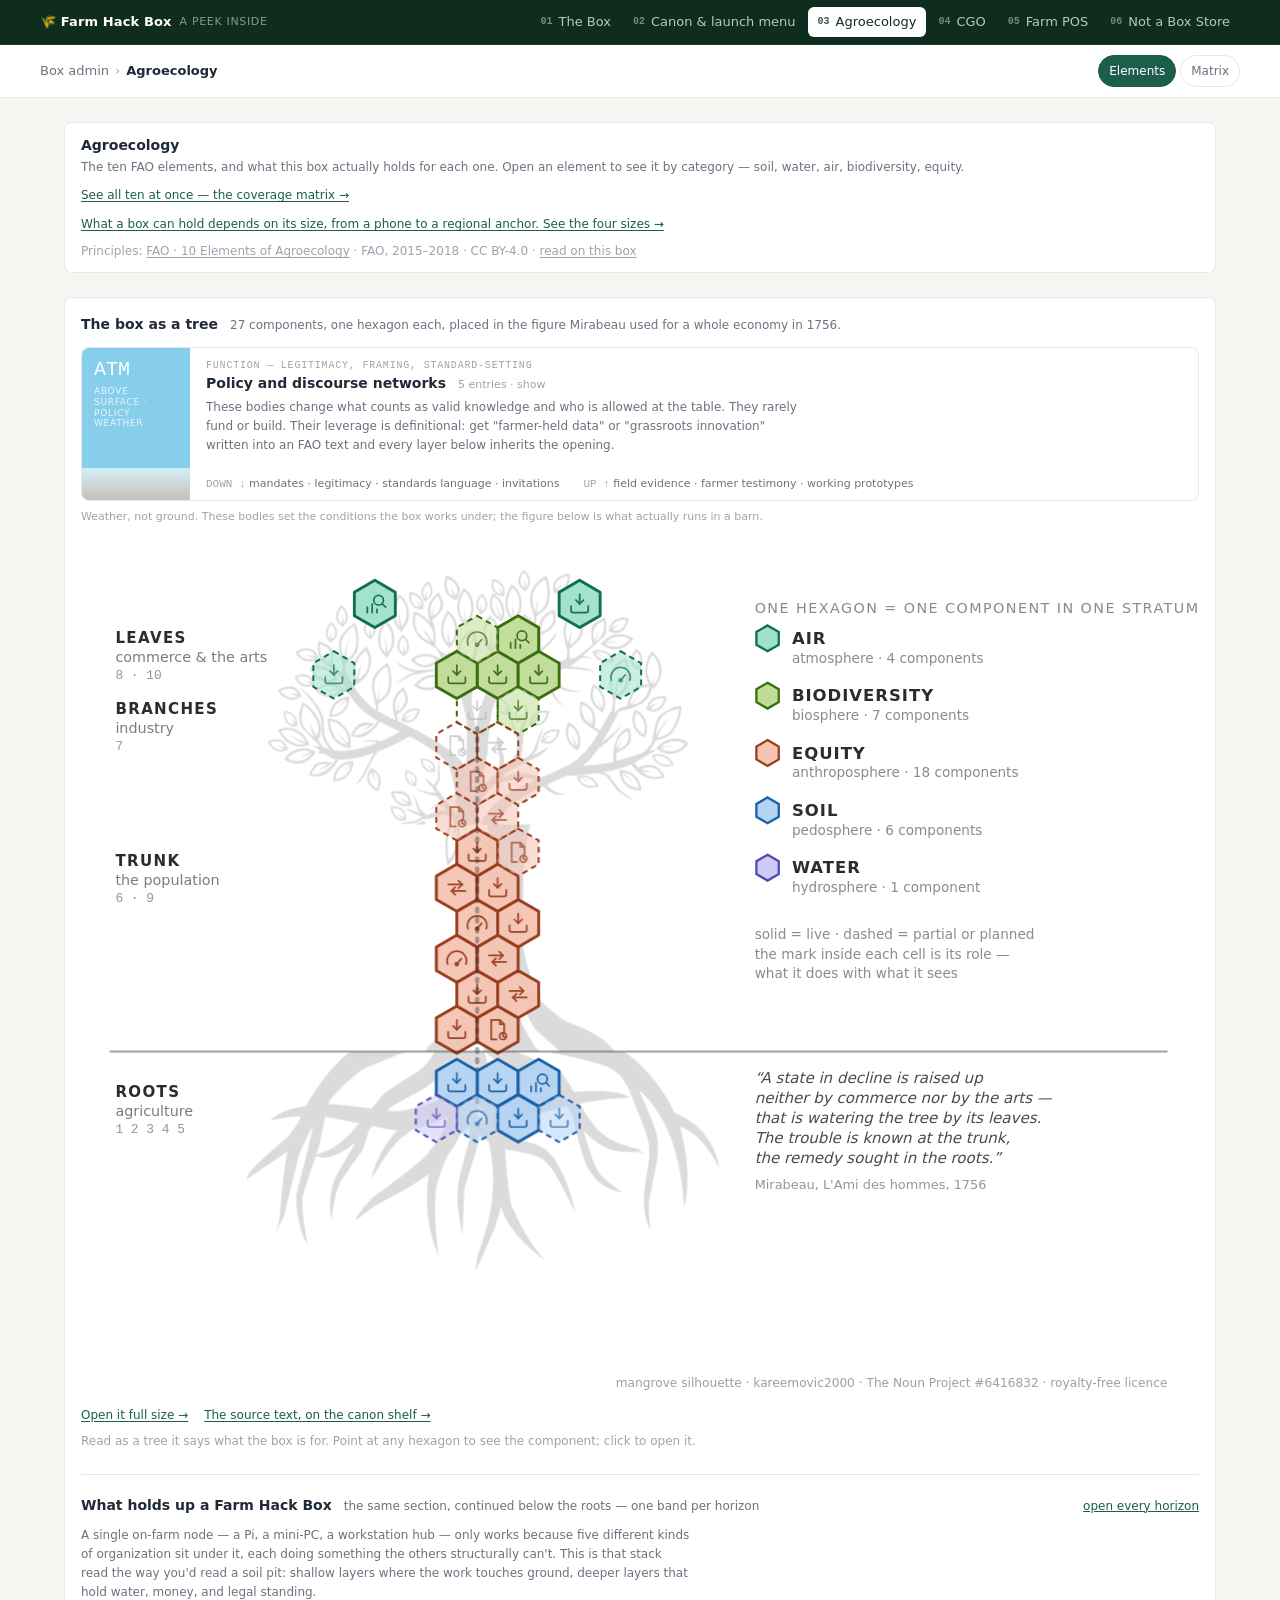
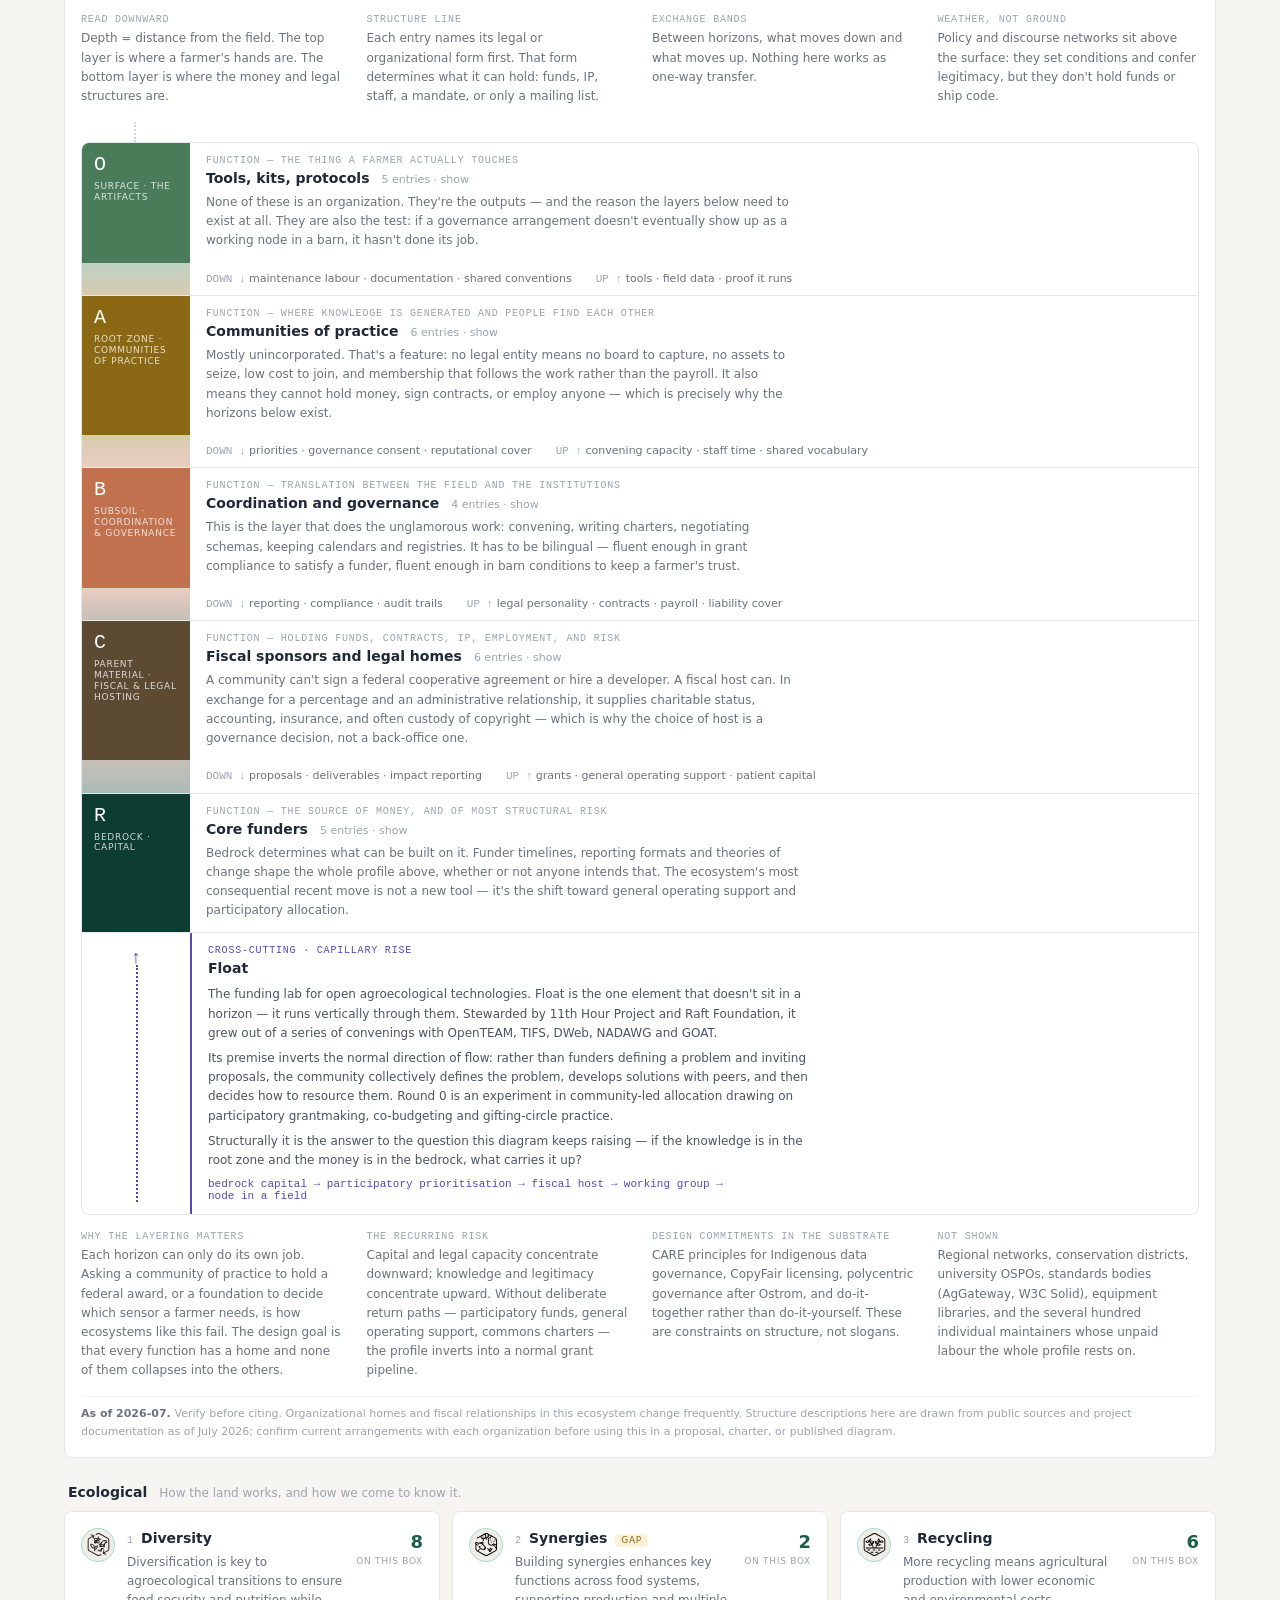
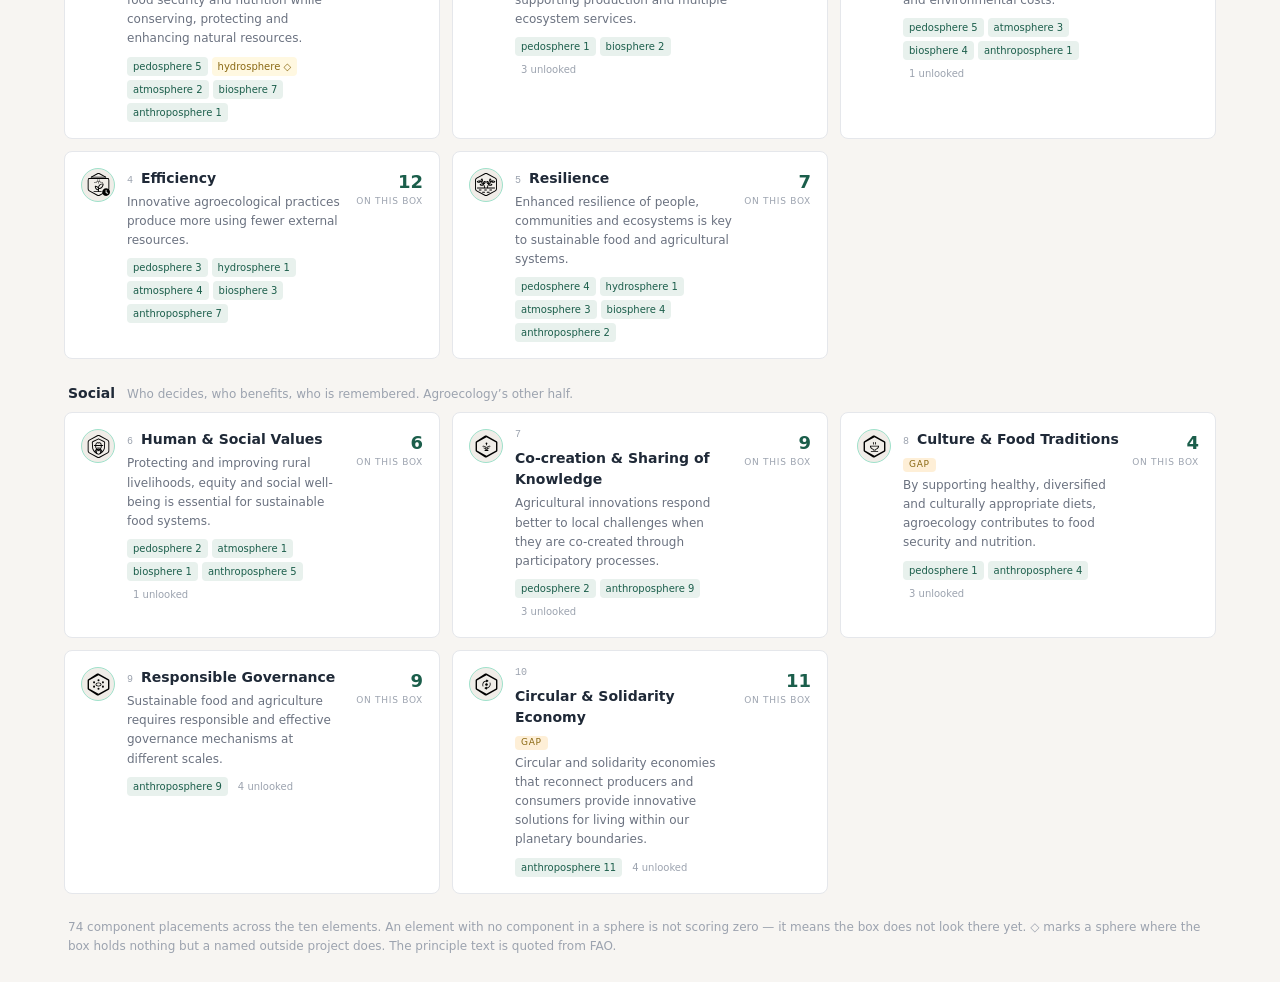
==== commit 6a3608c7: "Add files via upload" ====
--- a/agroecology.html
+++ b/agroecology.html
@@ -632,6 +632,7 @@
     '<div class="card pad"><div class="t-title">Agroecology</div>'+
       '<div class="t-body">The ten FAO elements, and what this box actually holds for each one. Open an element to see it by category — soil, water, air, biodiversity, equity.</div>'+
       '<div class="mt2"><a class="lnk" href="#/matrix">See all ten at once — the coverage matrix →</a></div>'+
+      '<div class="mt2"><a class="lnk" href="index.html#tiers">What a box can hold depends on its size, from a phone to a regional anchor. See the four sizes →</a></div>'+
       '<div class="t-faint mt2">Principles: '+attribution()+'</div></div>'+
 
     '<section class="card pad" style="padding:16px">'+
--- a/assets/peek.css
+++ b/assets/peek.css
@@ -0,0 +1,72 @@
+/* Shared chrome for the peek site: the tour bar across the top of every page,
+   the "this lives on a running box" dialog, and hover/tap tips. Each page keeps
+   its own design; everything here is namespaced `peek-` so it cannot collide. */
+
+.peek-bar{
+  position:relative;z-index:900;
+  background:#0f2d1e;color:#fff;
+  font:500 13px/1.3 'Inter',system-ui,-apple-system,'Segoe UI',sans-serif;
+  padding:0 16px;padding-top:env(safe-area-inset-top,0px);
+  border-bottom:1px solid rgba(255,255,255,.08);
+}
+.peek-bar-inner{max-width:1200px;margin:0 auto;display:flex;align-items:center;gap:6px 14px;flex-wrap:wrap;min-height:44px}
+.peek-brand{font-weight:700;letter-spacing:.01em;color:#fff;text-decoration:none;white-space:nowrap;display:flex;align-items:center;gap:8px}
+.peek-brand small{font-weight:500;color:rgba(255,255,255,.5);font-size:11px;letter-spacing:.06em;text-transform:uppercase}
+.peek-steps{display:flex;gap:2px;flex-wrap:wrap;margin-left:auto;list-style:none;padding:0;margin-top:0;margin-bottom:0}
+.peek-steps a{
+  display:flex;align-items:center;gap:6px;padding:7px 10px;border-radius:6px;
+  color:rgba(255,255,255,.72);text-decoration:none;white-space:nowrap;
+}
+.peek-steps a:hover{background:rgba(255,255,255,.08);color:#fff}
+.peek-steps a[aria-current="page"]{background:#fff;color:#0f2d1e}
+.peek-steps .n{font:600 10px/1 ui-monospace,Menlo,monospace;opacity:.6}
+.peek-steps a[aria-current="page"] .n{opacity:.8}
+@media (max-width:760px){
+  .peek-bar-inner{padding:6px 0}
+  .peek-steps{margin-left:0;width:100%;overflow-x:auto;flex-wrap:nowrap;-webkit-overflow-scrolling:touch}
+}
+
+/* ── dialog ── */
+.peek-modal{position:fixed;inset:0;z-index:2000;display:flex;align-items:center;justify-content:center;padding:16px}
+.peek-modal[hidden]{display:none!important}
+.peek-scrim{position:absolute;inset:0;background:rgba(13,30,22,.55);backdrop-filter:blur(2px)}
+.peek-dialog{
+  position:relative;background:#fff;color:#1a1a1a;border-radius:12px;max-width:30rem;width:100%;
+  max-height:calc(100vh - 32px);overflow:auto;
+  box-shadow:0 24px 64px rgba(0,0,0,.35);
+  font:400 14px/1.55 'Inter',system-ui,-apple-system,'Segoe UI',sans-serif;
+  padding:22px 22px 18px;
+}
+.peek-dialog .eyebrow{margin:0 0 6px;font:700 10px/1 ui-monospace,Menlo,monospace;letter-spacing:.14em;text-transform:uppercase;color:#1B5E4B}
+.peek-dialog h2{margin:0 0 8px;font-size:18px;line-height:1.25;font-weight:700;letter-spacing:-.01em;color:#111}
+.peek-dialog p{margin:0 0 10px;color:#444}
+.peek-dialog code{font:12px/1.4 ui-monospace,Menlo,monospace;background:#F0EDE8;padding:2px 6px;border-radius:4px;overflow-wrap:anywhere}
+.peek-dialog dl{margin:10px 0 12px;font-size:13px;border-top:1px solid #eee}
+.peek-dialog dl>div{display:flex;gap:10px;padding:5px 0;border-bottom:1px solid #eee}
+.peek-dialog dt{flex:0 0 5.5rem;color:#888}
+.peek-dialog dd{margin:0;min-width:0;overflow-wrap:anywhere}
+.peek-actions{display:flex;gap:8px;flex-wrap:wrap;margin-top:14px}
+.peek-actions a,.peek-actions button{
+  font:600 13px/1 inherit;font-family:inherit;padding:10px 14px;border-radius:7px;cursor:pointer;text-decoration:none;
+  border:1px solid #d6d3d1;background:#fff;color:#1a1a1a;
+}
+.peek-actions .primary{background:#0f2d1e;border-color:#0f2d1e;color:#fff}
+.peek-actions a:hover,.peek-actions button:hover{filter:brightness(.95)}
+.peek-dialog.wide{max-width:min(92vw,760px)}
+.peek-zoom{display:block;width:100%;height:auto;border-radius:8px}
+.peek-cap{margin-top:12px;font-weight:600;color:#1a1a1a}
+.peek-credit{font-size:12px;color:#888}
+.peek-close{position:absolute;top:10px;right:10px;width:32px;height:32px;border-radius:50%;border:0;background:transparent;cursor:pointer;font-size:20px;line-height:1;color:#666}
+.peek-close:hover{background:#f3f3f3;color:#000}
+.peek-dialog :focus-visible{outline:2px solid #1D9E75;outline-offset:2px}
+
+/* ── tips (data-tip) — hover on a mouse, tap on a touch screen ── */
+.peek-tip{
+  position:fixed;z-index:1900;max-width:18rem;pointer-events:none;
+  background:#1a1a1a;color:#fff;border-radius:6px;padding:7px 10px;
+  font:500 12px/1.4 'Inter',system-ui,sans-serif;box-shadow:0 6px 18px rgba(0,0,0,.25);
+  opacity:0;transition:opacity .1s;
+}
+.peek-tip[data-on]{opacity:1}
+[data-tip]{cursor:help}
+a [data-tip],a[data-tip]{cursor:pointer}
--- a/assets/app.css
+++ b/assets/app.css
@@ -0,0 +1,203 @@
+/* The box admin's surface, spelled out as plain CSS: app chrome, cards, the
+   tree figure and its panel, the ground profile, element pages and matrices.
+   Shared by agroecology.html and cgo.html — one look, two surfaces. */
+/* A static rendering of the box admin's Agroecology surface (/admin/#/agroecology,
+   release 44a0818). Same data, same three views — orientation, one element, the
+   coverage matrix — with the SPA's Tailwind classes spelled out as plain CSS. */
+:root{
+  --fhb-color-text-primary:#2C2C2A; --fhb-color-surface-base:#F7F5F2;
+  --fhb-color-ecosystem-soil-100:#B5D4F4; --fhb-color-ecosystem-soil-600:#185FA5;
+  --fhb-color-ecosystem-air-100:#9FE1CB; --fhb-color-ecosystem-air-600:#0F6E56;
+  --fhb-color-ecosystem-water-100:#CECBF6; --fhb-color-ecosystem-water-600:#534AB7;
+  --fhb-color-ecosystem-biodiversity-100:#C0DD97; --fhb-color-ecosystem-biodiversity-600:#3B6D11;
+  --fhb-color-ecosystem-equity-100:#F5C4B3; --fhb-color-ecosystem-equity-600:#993C1D;
+  --fhb-color-ui-soil:#8B6914; --fhb-color-ui-leaf:#4A7C59; --fhb-color-ui-clay:#C2714F;
+  --fhb-color-ui-sky:#87CEEB; --fhb-color-ui-night:#0D3D30; --fhb-color-ui-earth:#5C4A32;
+  --fhb-color-ui-fog:#F0EDE8; --fhb-color-modifier-unmeasured:#BBBBBB;
+  --teal:#1B5E4B; --amber:#8a6914;
+  --g50:#f9fafb; --g100:#f3f4f6; --g200:#e5e7eb; --g300:#d1d5db; --g400:#9ca3af; --g500:#6b7280; --g600:#4b5563; --g700:#374151; --g800:#1f2937; --g900:#111827;
+  --mono:ui-monospace,SFMono-Regular,Menlo,Consolas,monospace;
+}
+*{box-sizing:border-box}
+body{margin:0;background:var(--fhb-color-surface-base);color:var(--g800);font:14px/1.5 system-ui,-apple-system,'Segoe UI',Roboto,sans-serif;-webkit-font-smoothing:antialiased}
+a{color:inherit}
+h1,h2,h3,h4,p{margin:0}
+button{font:inherit}
+
+/* app chrome */
+.appbar{background:#fff;border-bottom:1px solid var(--g200);padding:10px 24px}
+.appbar-inner{max-width:1200px;margin:0 auto;display:flex;align-items:center;gap:8px 14px;flex-wrap:wrap;font-size:13px}
+.appbar .crumbs{display:flex;align-items:center;gap:6px;color:var(--g400);flex-wrap:wrap}
+.appbar .crumbs a{color:var(--g500);text-decoration:none}
+.appbar .crumbs a:hover{color:var(--teal);text-decoration:underline}
+.appbar .crumbs b{color:var(--g800);font-weight:600}
+.appbar .tabs{margin-left:auto;display:flex;gap:4px}
+.appbar .tabs a{font-size:12px;padding:6px 10px;border-radius:999px;text-decoration:none;color:var(--g500);border:1px solid var(--g200);background:#fff}
+.appbar .tabs a[aria-current]{background:var(--teal);border-color:var(--teal);color:#fff}
+main{max-width:1200px;margin:0 auto;padding:24px}
+@media (max-width:640px){main{padding:16px}.appbar{padding:10px 16px}}
+.stack>*+*{margin-top:24px}
+.stack-sm>*+*{margin-top:20px}
+
+.card{background:#fff;border:1px solid var(--g200);border-radius:8px}
+.pad{padding:12px 16px}
+.pad-lg{padding:20px}
+.t-title{font-size:14px;font-weight:600;color:var(--g800)}
+.t-body{font-size:12px;color:var(--g500);margin-top:2px}
+.t-faint{font-size:12px;color:var(--g400)}
+.lnk{font-size:12px;color:var(--teal);text-decoration:underline;text-underline-offset:2px}
+.mt1{margin-top:4px}.mt2{margin-top:8px}.mt3{margin-top:12px}.mt4{margin-top:16px}.mt6{margin-top:24px}
+.row{display:flex;flex-wrap:wrap;align-items:baseline;gap:4px 12px}
+.mono{font-family:var(--mono)}
+.upper{text-transform:uppercase;letter-spacing:.08em}
+
+/* element cards */
+.grp-head{display:flex;align-items:baseline;gap:12px;padding:0 4px 8px;flex-wrap:wrap}
+.grp-head h2{font-size:14px;font-weight:600;color:var(--g800)}
+.grid-els{display:grid;gap:12px;grid-template-columns:repeat(auto-fill,minmax(min(340px,100%),1fr))}
+.el-card{display:block;background:#fff;border:1px solid var(--g200);border-radius:8px;padding:16px;text-decoration:none;transition:border-color .15s}
+.el-card:hover,.el-card:focus-visible{border-color:var(--teal);outline:none}
+.el-row{display:flex;align-items:flex-start;gap:12px}
+.el-main{flex:1;min-width:0}
+.el-n{font:10px var(--mono);color:var(--g400)}
+.el-title{font-size:14px;font-weight:600;color:var(--g800)}
+.el-ess{font-size:12px;color:var(--g500);margin-top:4px;line-height:1.6}
+.el-count{text-align:right;flex-shrink:0}
+.el-count .num{font-size:18px;font-weight:700}
+.el-count .lbl{font-size:9px;text-transform:uppercase;letter-spacing:.08em;color:var(--g400)}
+.chip-gap{font-size:9px;text-transform:uppercase;letter-spacing:.08em;padding:0 6px;border-radius:4px;background:rgba(249,168,37,.18);color:var(--amber)}
+.spheres{display:flex;flex-wrap:wrap;gap:4px;margin-top:8px}
+.sph{font-size:10px;padding:2px 6px;border-radius:4px}
+.sph.has{background:#E8F1ED;color:var(--teal)}
+.sph.none{background:#FFF8E1;color:var(--amber)}
+.sph.unl{color:var(--g400)}
+
+.fi{display:inline-flex;align-items:center;justify-content:center;border-radius:50%;background:#F0EDE8;border:1.5px solid #9FE1CB;flex-shrink:0}
+.fi img{display:block;object-fit:contain}
+
+/* tree */
+.treewrap{margin-top:12px;overflow-x:auto}
+.treehost{position:relative;min-width:36rem}
+.treehost svg{display:block;width:100%;height:auto}
+.treehost svg>path,.treehost .bd-sil{pointer-events:none} /* the record-layer vein would swallow taps on trunk cells */
+.treehost .cellhex{transition:fill-opacity .12s,stroke-width .12s}
+.treehost a{cursor:pointer}
+.treehost a:focus{outline:none}
+.treehost a:hover .cellhex{fill-opacity:1;stroke-width:3.2}
+.treehost a:focus-visible .cellhex{stroke-width:4}
+.cellpop{position:absolute;z-index:20;width:18rem;max-width:85vw;background:#fff;border:1px solid var(--g200);border-radius:8px;
+  box-shadow:0 10px 25px rgba(0,0,0,.12);padding:12px;pointer-events:none;opacity:0;transition:opacity .12s}
+.cellpop[data-on]{opacity:1}
+.cellpop .cat{font-size:10px;font-weight:600;text-transform:uppercase;letter-spacing:.12em}
+.cellpop .ttl{font-size:14px;font-weight:600;color:var(--g900);line-height:1.3}
+.cellpop .role{font-size:12px;color:var(--g500);margin-top:2px}
+.cellpop dl{margin:8px 0 0;font-size:11px;color:var(--g600)}
+.cellpop dl>div{display:flex;gap:8px;border-top:1px solid var(--g100);padding-top:2px;margin-top:2px}
+.cellpop dt{width:5rem;flex-shrink:0;color:var(--g400)}
+.cellpop dd{margin:0;min-width:0;overflow-wrap:anywhere}
+.cellpop .go{margin-top:8px;font-size:11px;font-weight:500;color:var(--fhb-color-ui-leaf)}
+.fullclose{display:none}
+.treewrap.full{position:fixed;inset:0;z-index:1500;margin:0;background:#fff;padding:16px;overflow:auto}
+.treewrap.full .treehost{max-width:1400px;margin:0 auto;min-width:56rem}
+.treewrap.full .fullclose{display:block;position:fixed;top:12px;right:12px;z-index:30;width:40px;height:40px;border-radius:50%;border:1px solid var(--g200);background:#fff;font-size:22px;line-height:1;cursor:pointer}
+.linkrow{display:flex;flex-wrap:wrap;gap:4px 16px;margin-top:8px}
+.linkrow button{background:none;border:0;padding:0;cursor:pointer}
+
+/* ground profile */
+.gp-head{display:flex;align-items:baseline;flex-wrap:wrap;gap:4px 12px;padding-bottom:8px}
+.gp-head h2{font-size:14px;font-weight:600;color:var(--g800)}
+.gp-head button{margin-left:auto;background:none;border:0;font-size:12px;color:var(--teal);text-decoration:underline;cursor:pointer;padding:0}
+.gp-read{display:grid;gap:12px 24px;grid-template-columns:repeat(auto-fit,minmax(200px,1fr))}
+.gp-read h4,.gp-notes h4{font:10px var(--mono);text-transform:uppercase;letter-spacing:.08em;color:var(--g400)}
+.gp-read p,.gp-notes p{font-size:12px;color:var(--g500);margin-top:4px;line-height:1.6}
+.gp-notes{display:grid;gap:12px 24px;grid-template-columns:repeat(auto-fit,minmax(220px,1fr));margin-top:16px}
+.pit{border:1px solid var(--g200);border-radius:8px;overflow:hidden;background:#fff}
+.band{display:flex;border-top:1px solid var(--g200)}
+.pit>div:first-child>.band{border-top:0}
+.rail{flex-shrink:0;width:clamp(60px,11vw,108px);padding:12px;color:#fff}
+.rail .code{display:block;font:20px/1 var(--mono)}
+.rail .depth{display:block;font-size:9px;text-transform:uppercase;letter-spacing:.08em;opacity:.8;margin-top:6px;line-height:1.2;overflow-wrap:anywhere}
+.band-body{flex:1;min-width:0}
+.band-btn{display:block;width:100%;text-align:left;padding:12px 12px 12px 16px;background:none;border:0;cursor:pointer;color:inherit}
+.band-btn:hover{background:var(--g50)}
+.band-btn:focus-visible{outline:2px solid var(--teal);outline-offset:-2px}
+.band-fn{font:10px var(--mono);text-transform:uppercase;letter-spacing:.08em;color:var(--g400)}
+.band-btn h3{font-size:14px;font-weight:600;color:var(--g800)}
+.band-btn .cnt{font-size:11px;color:var(--g400)}
+.band-btn .blurb{font-size:12px;color:var(--g500);margin-top:4px;line-height:1.6;max-width:78ch}
+.orgs{display:grid;gap:8px;padding:0 12px 16px 16px;grid-template-columns:repeat(auto-fill,minmax(min(250px,100%),1fr))}
+.org{background:#fff;border:1px solid var(--g200);border-radius:6px;padding:12px}
+.org .nm{font-size:14px;font-weight:600;color:var(--g800);line-height:1.3}
+.org .nm a{text-decoration:none}
+.org .nm a:hover{text-decoration:underline}
+.org .nm sup{font-size:9px;opacity:.4;margin-left:2px}
+.org .full{font-size:11px;color:var(--g500);margin-top:2px;line-height:1.3}
+.org .struct{font:10.5px/1.35 var(--mono);margin-top:8px;padding-left:8px;border-left:2px solid}
+.org .role{font-size:12px;color:var(--g600);margin-top:8px;line-height:1.6}
+.org .note{font-size:11px;color:var(--g400);font-style:italic;margin-top:6px;line-height:1.35}
+.anchor{border-radius:6px;padding:12px;border:1px solid;background:var(--g50)}
+.anchor .tag{font-size:9px;text-transform:uppercase;letter-spacing:.12em;font-weight:600}
+.anchor ul{list-style:none;margin:8px 0 0;padding:0;display:flex;flex-wrap:wrap;gap:4px}
+.anchor li{font:10px var(--mono);padding:2px 6px;border-radius:4px;background:var(--g100);color:var(--g600)}
+.exch{display:flex}
+.exch .rail{padding:0;opacity:.35}
+.exch .ex{flex:1;padding:8px 0 8px 16px;display:flex;flex-wrap:wrap;gap:4px 24px;font-size:11px;color:var(--g500)}
+.exch .ex b{font:400 11px var(--mono);color:var(--g400)}
+.chan{display:flex;border-top:1px solid var(--g200)}
+.chan .rail{position:relative;display:flex;justify-content:center;padding-top:12px;color:var(--fhb-color-ecosystem-water-600)}
+.chan .rail::after{content:'';position:absolute;left:50%;top:32px;bottom:12px;border-left:2px dotted currentColor}
+.chan .body{flex:1;min-width:0;padding:12px 12px 12px 16px;border-left:2px solid var(--fhb-color-ecosystem-water-600)}
+.chan .fn{font:10px var(--mono);text-transform:uppercase;letter-spacing:.08em;color:var(--fhb-color-ecosystem-water-600)}
+.chan p{font-size:12px;color:var(--g600);margin-top:6px;line-height:1.6;max-width:80ch}
+.chan .path{font:11px var(--mono);color:var(--fhb-color-ecosystem-water-600);margin-top:8px}
+.join{display:flex}.join span{display:block;width:clamp(60px,11vw,108px)}.join i{display:block;height:20px;width:0;margin:0 auto;border-left:2px dotted var(--g300)}
+
+/* element page */
+.el-page{max-width:896px}
+.crumb{display:flex;align-items:center;gap:8px;font-size:12px;color:var(--g400)}
+.crumb a{text-decoration:underline}
+.el-head{display:flex;align-items:flex-start;gap:16px}
+.el-head h1{font-size:20px;font-weight:600;color:var(--g800)}
+.reflect{margin-top:16px;padding-left:12px;border-left:2px solid #9FE1CB}
+.reflect p{font-size:14px;color:var(--g700);font-style:italic;margin-top:2px}
+.sect-head{padding:12px 16px;border-bottom:1px solid var(--g100);display:flex;align-items:baseline;gap:12px;flex-wrap:wrap}
+.sect-head h2{font-size:14px;font-weight:600;color:var(--g800)}
+.divide>*+*{border-top:1px solid var(--g100)}
+.sph-row{padding:12px 16px}
+.comp{display:flex;gap:8px;padding:6px 4px;border-radius:4px;text-decoration:none}
+a.comp:hover{background:#F5F5F0}
+.dot{width:8px;height:8px;border-radius:50%;flex-shrink:0;margin-top:6px;display:inline-block}
+.comp .nm{font-size:14px;color:var(--g800)}
+.comp .rl{display:inline-flex;align-items:center;gap:4px;margin-left:8px;vertical-align:middle;color:var(--g400)}
+.comp .rl svg{width:13px;height:13px;display:block}
+.comp .rl span{font-size:10px;text-transform:uppercase;letter-spacing:.08em}
+.comp .li{display:block;font:11px var(--mono);color:var(--g400);margin-top:2px;overflow-wrap:anywhere}
+.pot{margin-top:8px;font-size:12px;color:var(--amber)}
+.pot a{text-decoration:underline}
+.proto{padding:8px 16px;display:flex;align-items:baseline;gap:8px;flex-wrap:wrap}
+.weak{border:1px solid rgba(249,168,37,.4);background:rgba(249,168,37,.06);border-radius:8px;padding:12px 16px}
+.weak h2{font-size:14px;font-weight:600;color:var(--amber)}
+.weak p{font-size:12px;color:var(--g700);margin-top:4px}
+.pager{display:flex;justify-content:space-between;font-size:12px}
+.pager a{color:var(--g500);text-decoration:underline}
+
+/* matrix */
+.tblwrap{overflow-x:auto}
+table.mx{width:100%;border-collapse:collapse;font-size:14px;min-width:640px}
+.mx th,.mx td{vertical-align:top}
+.mx thead th{padding:8px;text-align:left;vertical-align:bottom}
+.mx .sticky{position:sticky;left:0;background:#fff;z-index:1}
+.mx tbody tr.el{border-top:1px solid var(--g100)}
+.mx tbody tr.el:hover td,.mx tbody tr.el:hover th{background:#FAFAF7}
+.mx th[scope=row]{padding:8px 12px;font-weight:400;text-align:left}
+.mx th[scope=row] a{display:flex;align-items:center;gap:8px;text-decoration:none}
+.mx th[scope=row] a:hover .rt{color:var(--teal)}
+.mx .rt{font-size:12px;color:var(--g800)}
+.mx td{padding:8px}
+.mx td a{display:block;text-decoration:none}
+.mx .dots{display:flex;align-items:center;gap:4px;flex-wrap:wrap}
+.mx .dots .dot{width:6px;height:6px;margin:0}
+.mx .grp td{padding:12px 12px 4px;font-size:10px;text-transform:uppercase;letter-spacing:.15em;color:var(--g400)}
+.legend{display:flex;flex-wrap:wrap;gap:4px 16px;align-items:center;font-size:12px;color:var(--g500)}
+.legend .dot{width:6px;height:6px;margin:0 4px 0 0;vertical-align:middle}
+.sr{position:absolute;width:1px;height:1px;overflow:hidden;clip:rect(0 0 0 0)}
